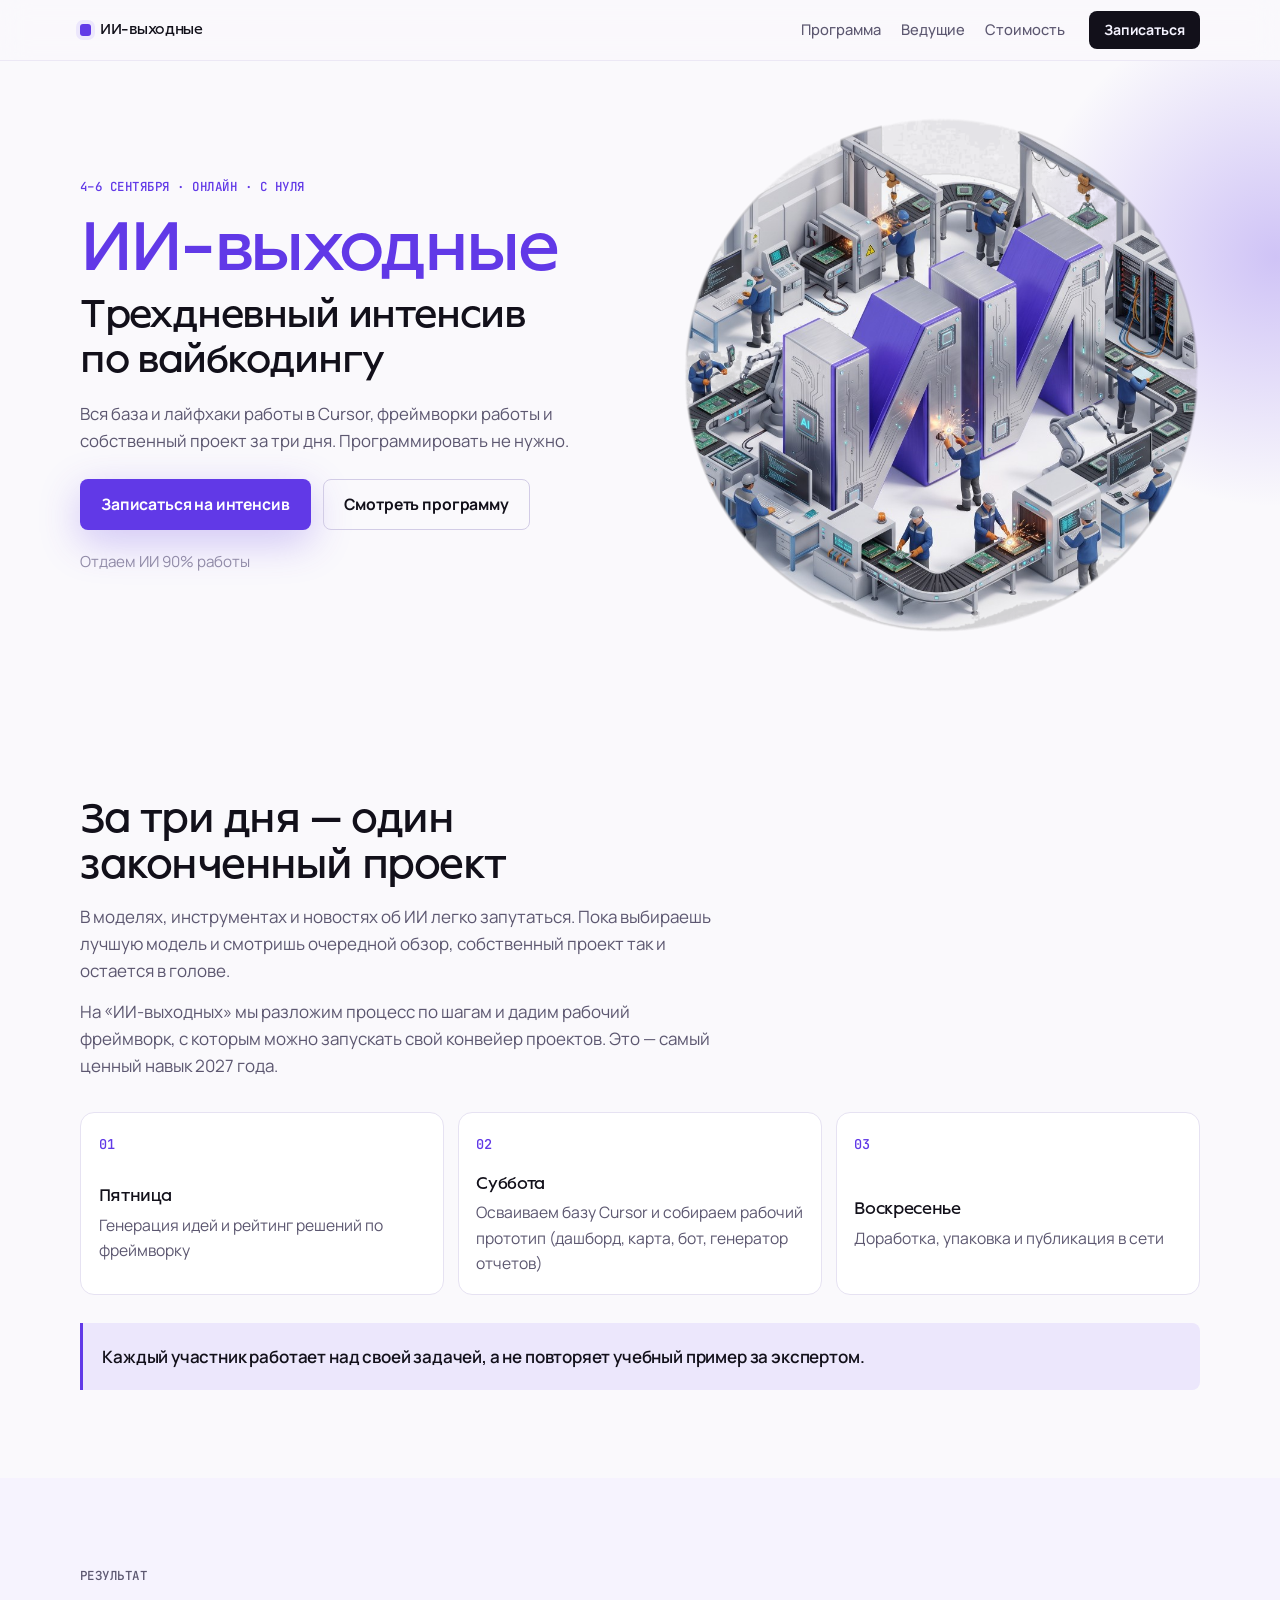
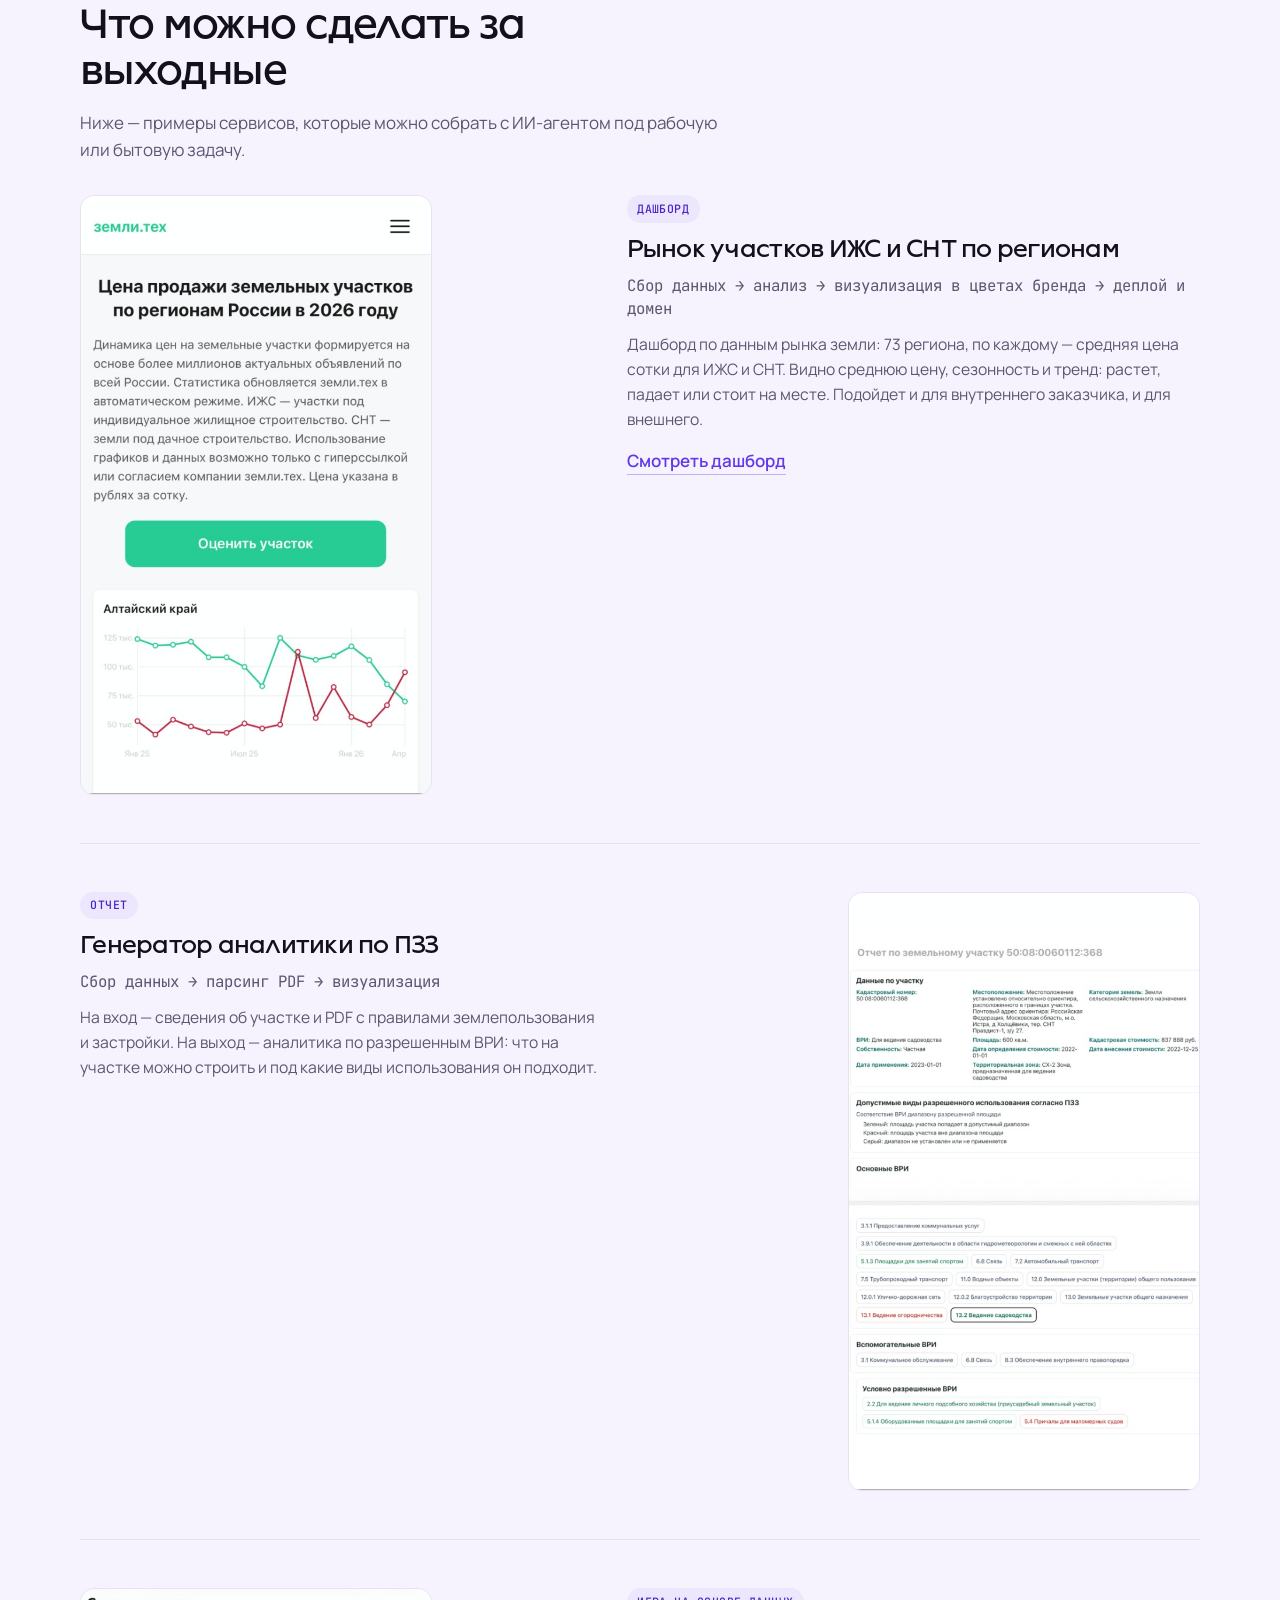
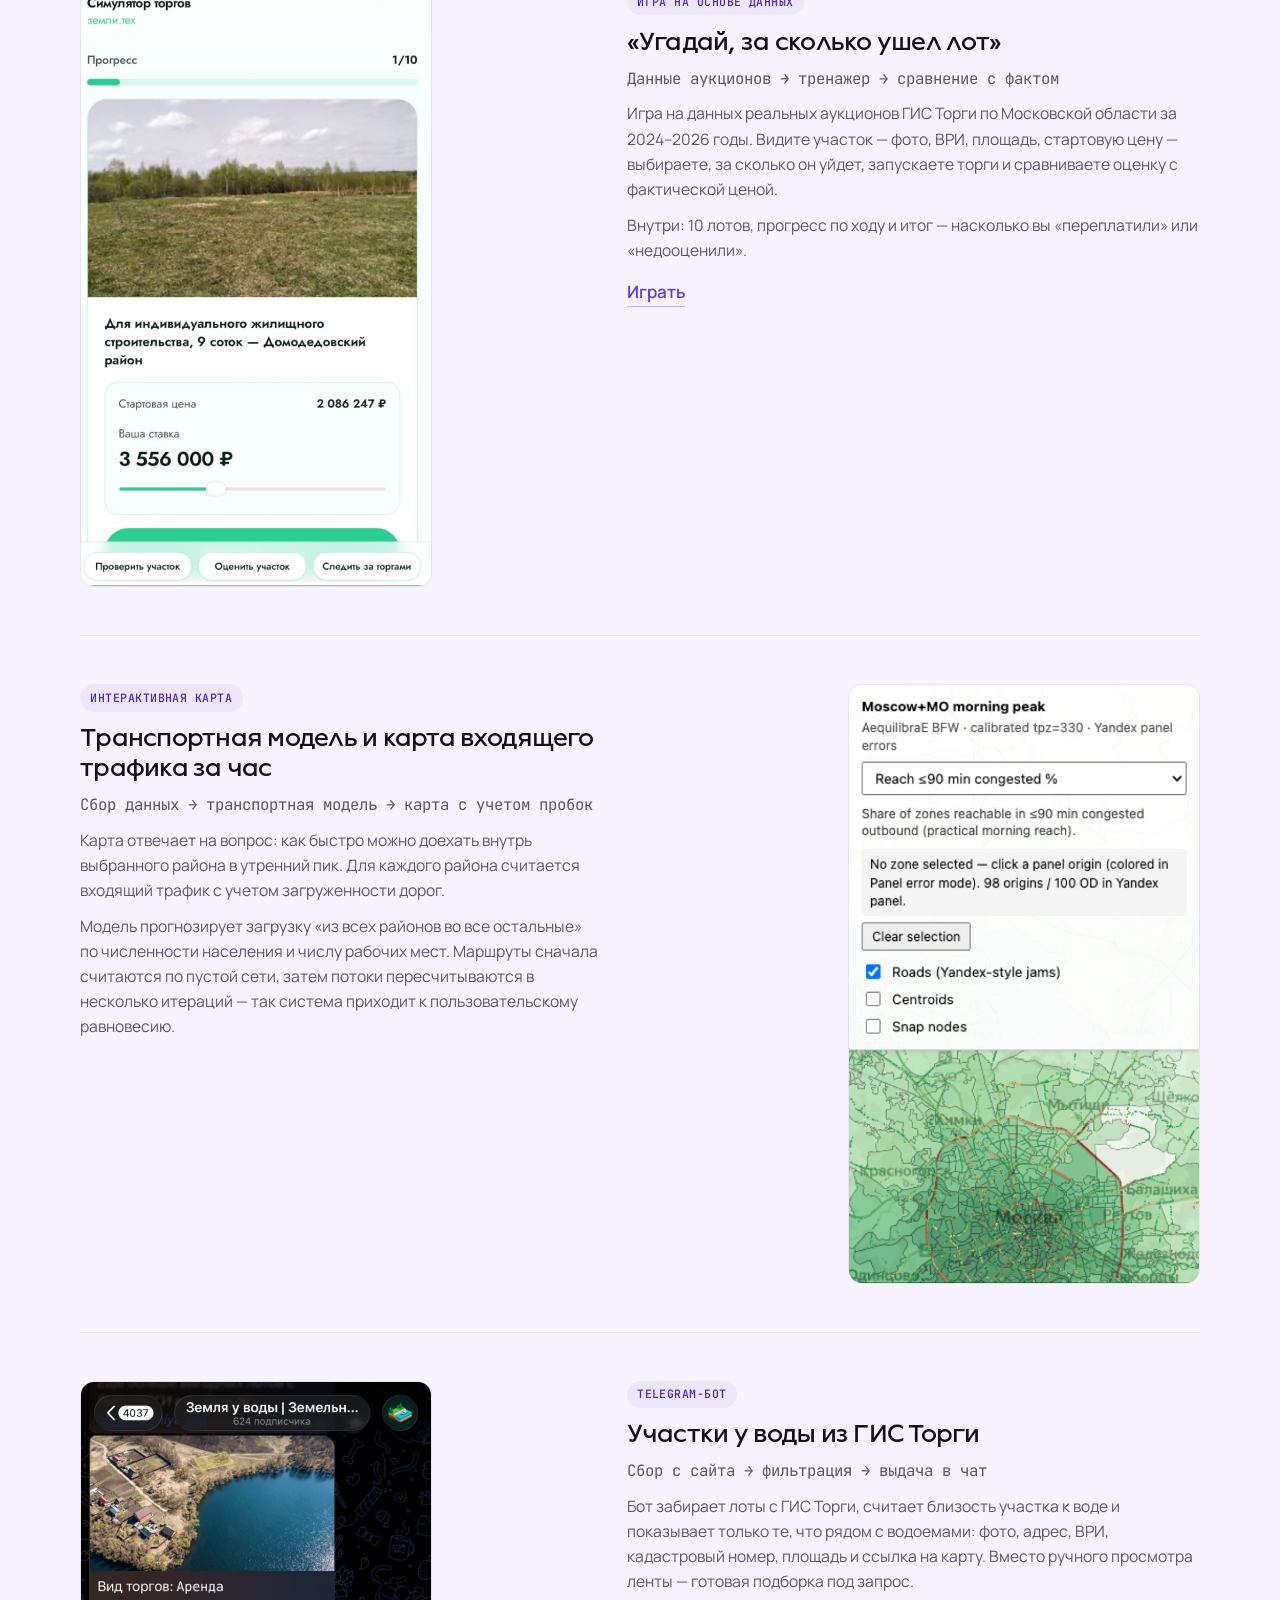
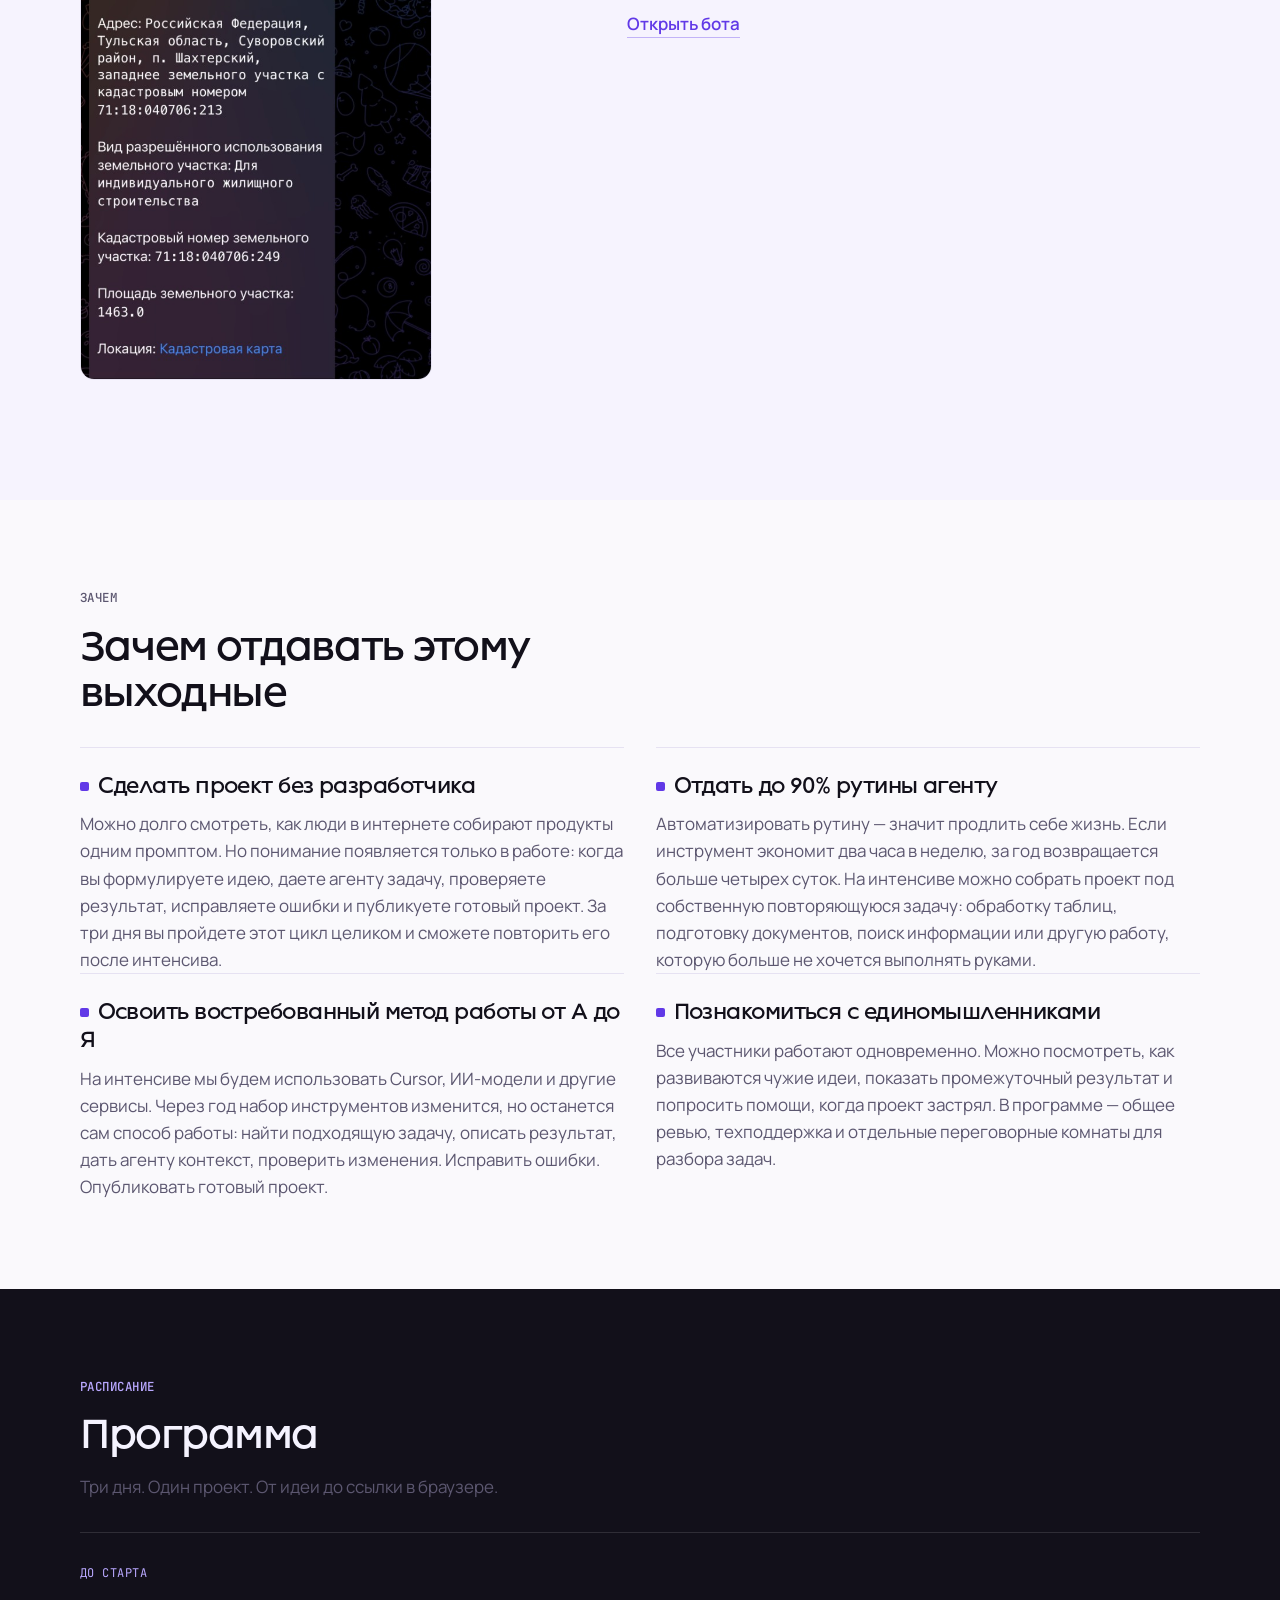
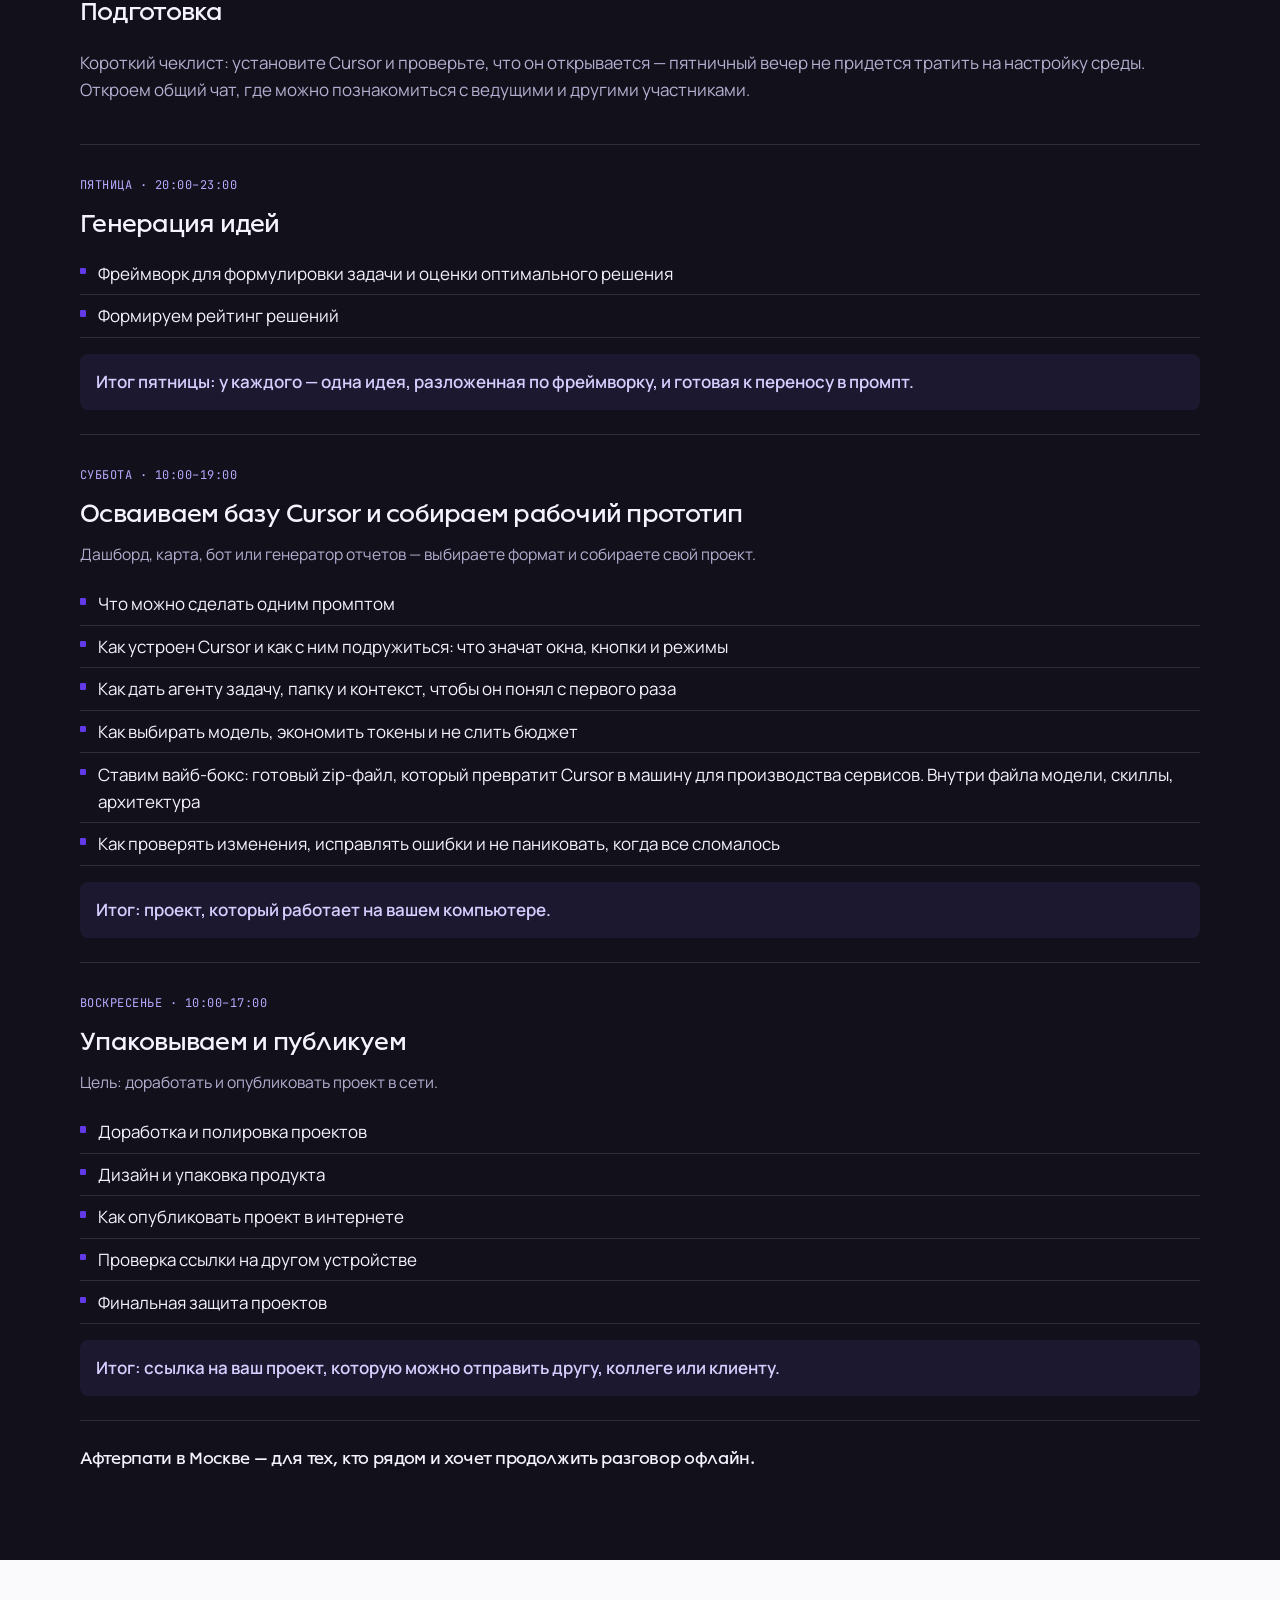
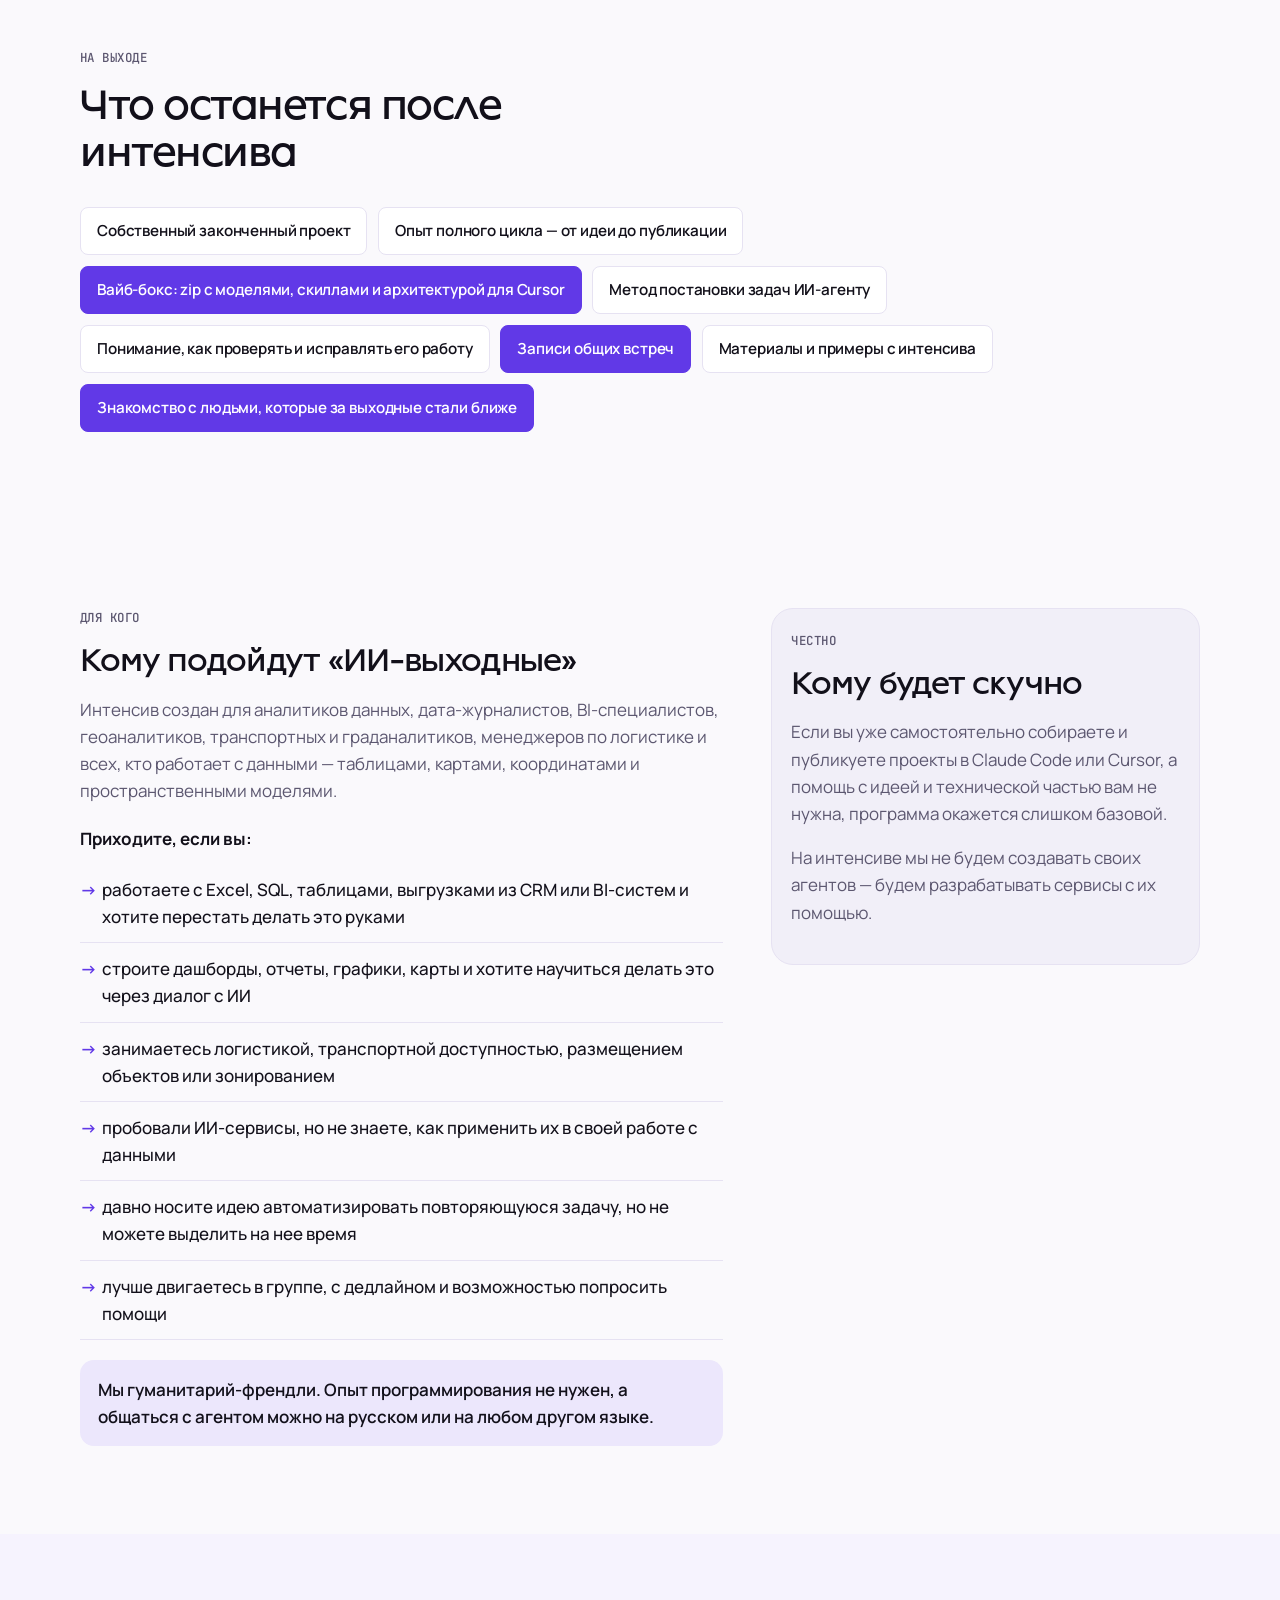
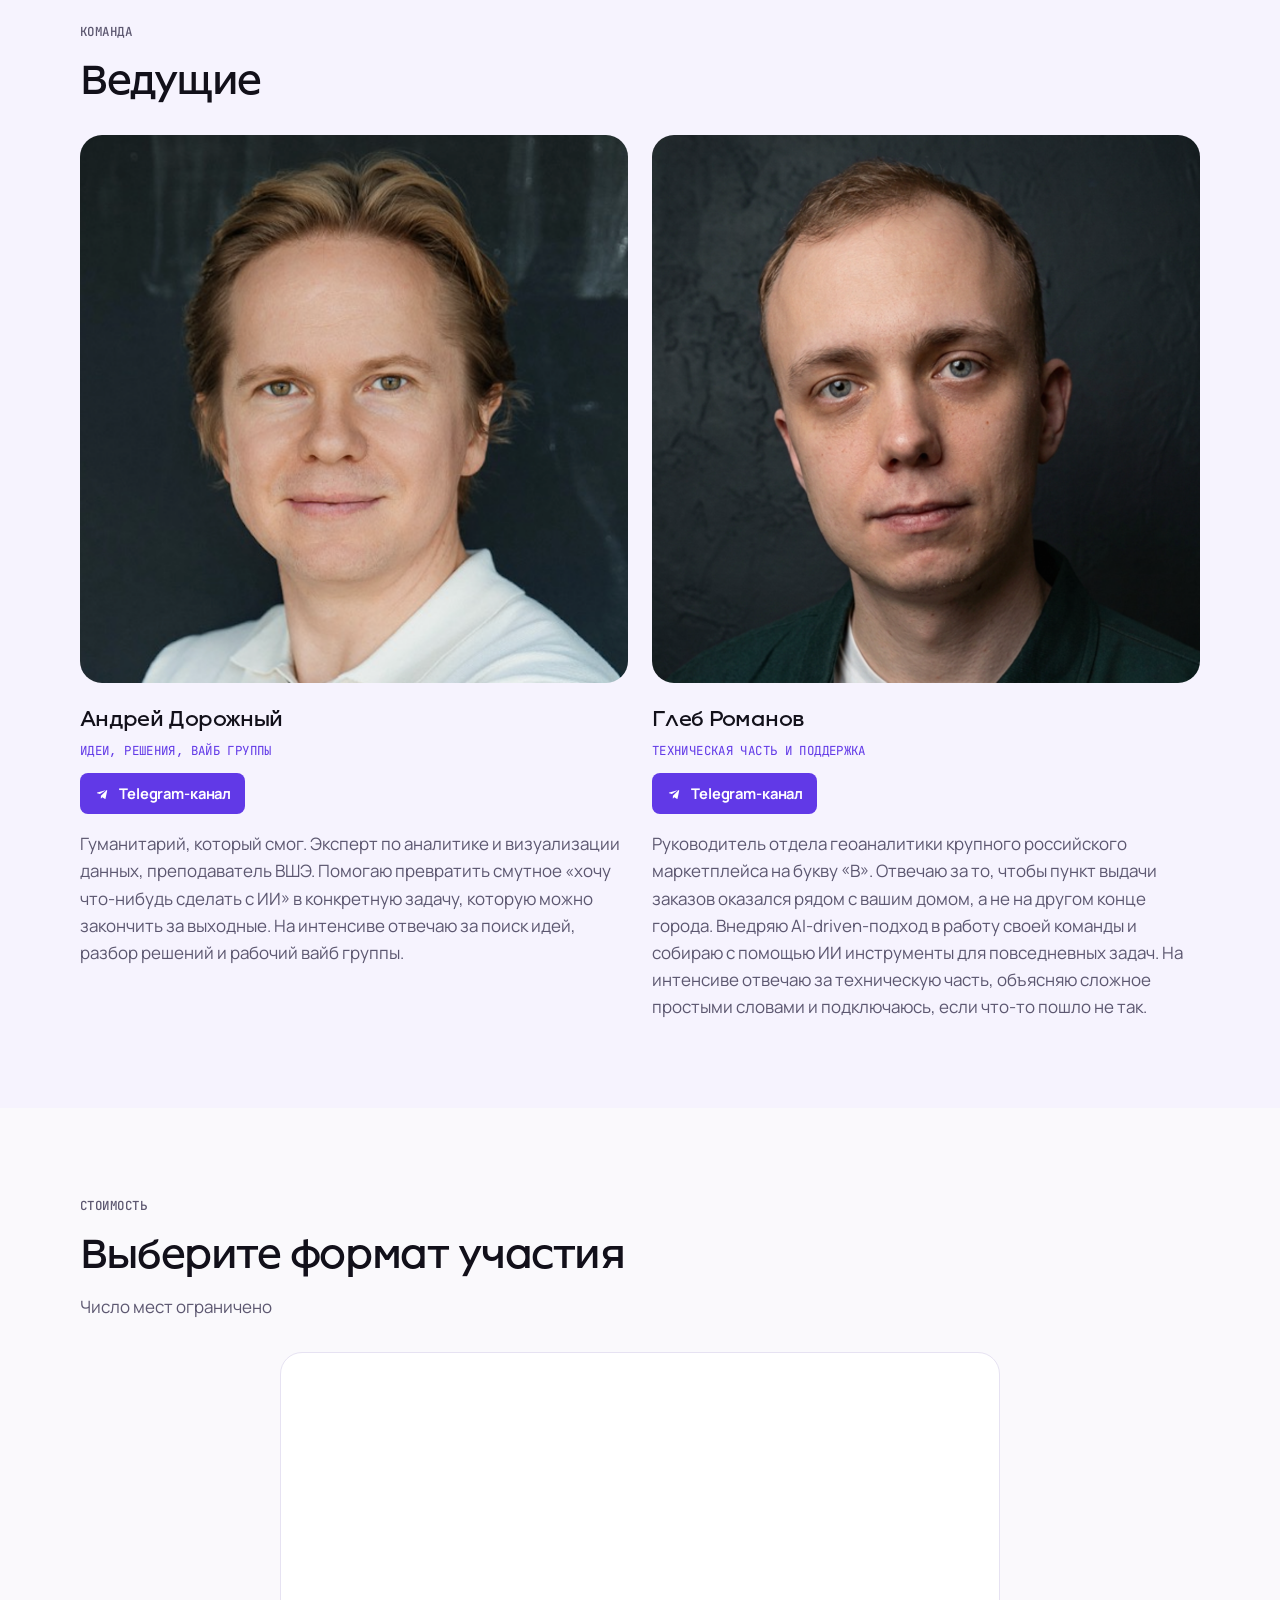
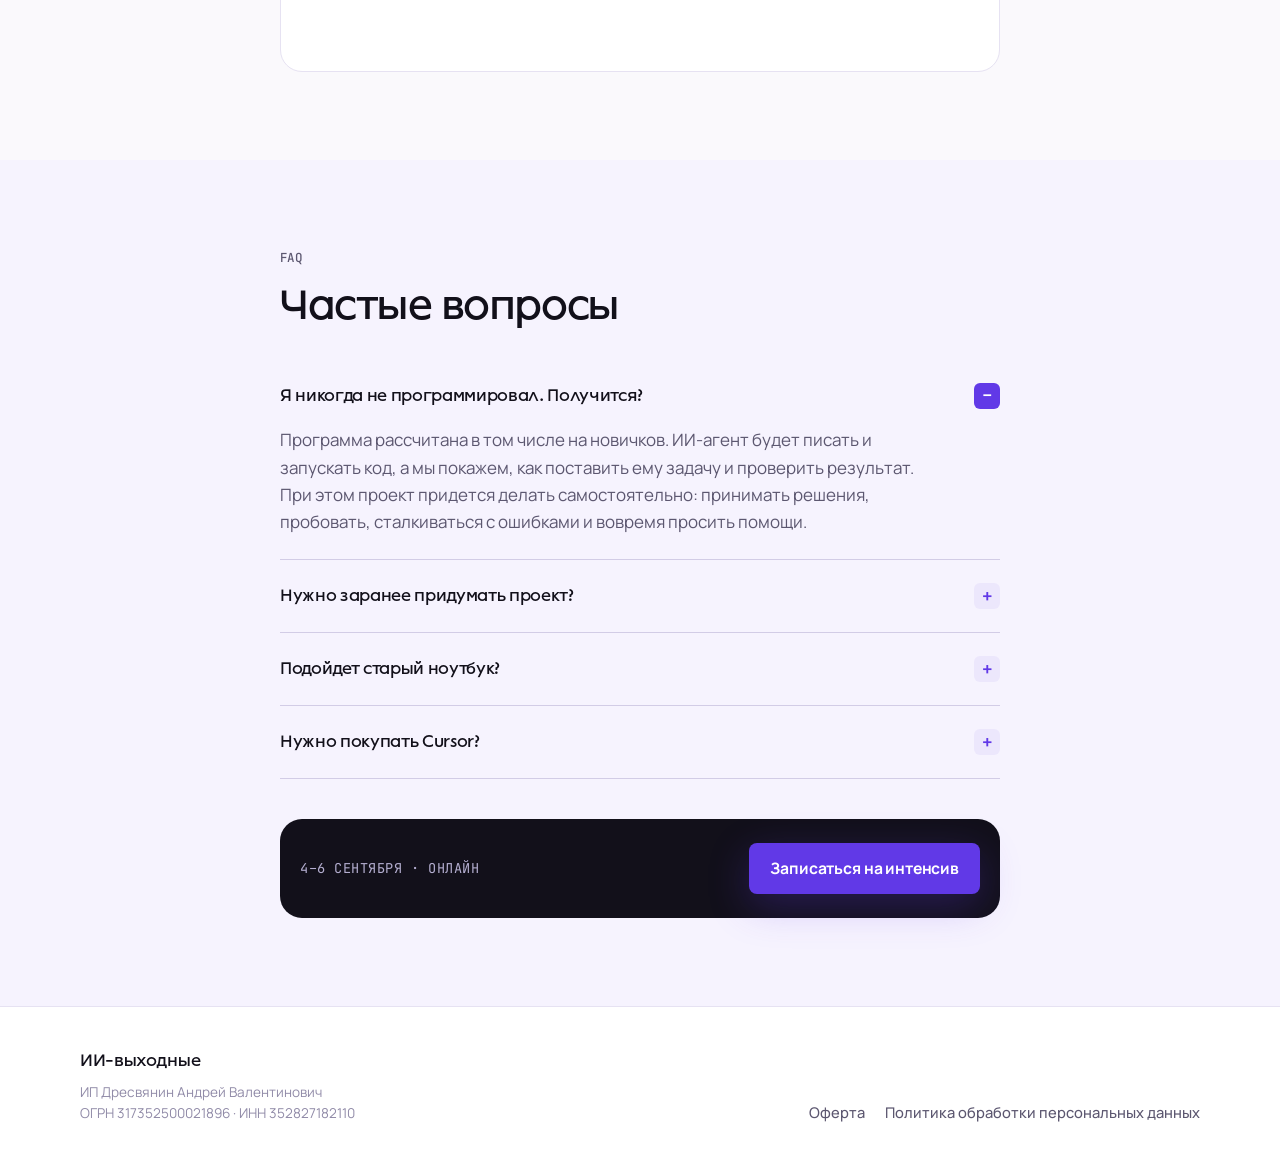
==== ii-vyhodnye/index.html @ 0d8d081e "Tighten landing copy and highlight key takeaways. Co-authored-by: Cursor <cursoragent@cursor.com>" ====
<!DOCTYPE html>
<html lang="ru">
<head>
  <meta charset="UTF-8" />
  <meta name="viewport" content="width=device-width, initial-scale=1" />
  <title>ИИ-выходные — трехдневный интенсив по вайбкодингу</title>
  <meta name="description" content="Вся база и лайфхаки работы в Cursor, фреймворки работы и собственный проект за три дня. 4–6 сентября, онлайн. Программировать не нужно." />
  <meta name="theme-color" content="#6139E7" />
  <link rel="icon" href="assets/favicons/favicon.ico" sizes="any" />
  <link rel="icon" type="image/png" sizes="32x32" href="assets/favicons/favicon-32x32.png" />
  <link rel="icon" type="image/png" sizes="16x16" href="assets/favicons/favicon-16x16.png" />
  <link rel="apple-touch-icon" href="assets/favicons/apple-touch-icon.png" />
  <link rel="manifest" href="assets/favicons/site.webmanifest" />
  <link rel="preconnect" href="https://fonts.googleapis.com" />
  <link rel="preconnect" href="https://fonts.gstatic.com" crossorigin />
  <link href="https://fonts.googleapis.com/css2?family=JetBrains+Mono:wght@400;500&family=Manrope:wght@400;500;600;700;800&display=swap" rel="stylesheet" />
  <link rel="stylesheet" href="css/styles.css?v=10" />
  <!-- Yandex.Metrika counter -->
  <script type="text/javascript">
    (function(m,e,t,r,i,k,a){
        m[i]=m[i]||function(){(m[i].a=m[i].a||[]).push(arguments)};
        m[i].l=1*new Date();
        for (var j = 0; j < document.scripts.length; j++) {if (document.scripts[j].src === r) { return; }}
        k=e.createElement(t),a=e.getElementsByTagName(t)[0],k.async=1,k.src=r,a.parentNode.insertBefore(k,a)
    })(window, document,'script','https://mc.yandex.ru/metrika/tag.js?id=111452555', 'ym');

    ym(111452555, 'init', {ssr:true, webvisor:true, clickmap:true, ecommerce:"dataLayer", referrer: document.referrer, url: location.href, accurateTrackBounce:true, trackLinks:true});
  </script>
  <noscript><div><img src="https://mc.yandex.ru/watch/111452555" style="position:absolute; left:-9999px;" alt="" /></div></noscript>
  <!-- /Yandex.Metrika counter -->
</head>
<body>
  <a class="skip-link" href="#main">К содержанию</a>

  <header class="site-header">
    <div class="wrap header-inner">
      <a class="logo" href="#top" aria-label="ИИ-выходные — наверх">
        <span class="logo-mark" aria-hidden="true"></span>
        ИИ-выходные
      </a>
      <nav class="nav" aria-label="Разделы">
        <a href="#program">Программа</a>
        <a href="#hosts">Ведущие</a>
        <a href="#pricing">Стоимость</a>
      </nav>
      <a class="btn btn-sm" href="#pricing">Записаться</a>
    </div>
  </header>

  <main id="main">
    <!-- HERO -->
    <section class="hero" id="top">
      <div class="hero-glow" aria-hidden="true"></div>
      <div class="wrap hero-grid">
        <div class="hero-copy">
          <p class="kicker reveal">4–6 сентября · онлайн · с нуля</p>
          <h1 class="hero-title reveal">
            <span class="brand-line">ИИ-выходные</span>
            <span class="hero-sub">Трехдневный интенсив<br />по вайбкодингу</span>
          </h1>
          <p class="hero-lead reveal">
            Вся база и лайфхаки работы в Cursor, фреймворки работы
            и собственный проект за три дня. Программировать не нужно.
          </p>
          <div class="hero-cta reveal">
            <a class="btn btn-primary" href="#pricing">Записаться на интенсив</a>
            <a class="btn btn-ghost" href="#program">Смотреть программу</a>
          </div>
          <p class="hero-meta reveal">
            Отдаем ИИ 90% работы
          </p>
        </div>

        <div class="hero-visual reveal">
          <img
            class="hero-art"
            src="assets/hero-ai.png?v=4"
            alt="Иллюстрация: сборка ИИ-продукта за выходные"
            width="863"
            height="863"
            decoding="async"
          />
        </div>
      </div>
    </section>

    <!-- PROMISE -->
    <section class="section section-tight" id="promise">
      <div class="wrap">
        <div class="section-head reveal">
          <h2>За три дня — один законченный проект</h2>
          <p>
            В моделях, инструментах и новостях об ИИ легко запутаться.
            Пока выбираешь лучшую модель и смотришь очередной обзор,
            собственный проект так и остается в голове.
          </p>
          <p>
            На «ИИ-выходных» мы разложим процесс по шагам и дадим рабочий фреймворк,
            с которым можно запускать свой конвейер проектов.
            Это — самый ценный навык 2027 года.
          </p>
        </div>

        <ol class="day-strip reveal">
          <li>
            <span class="num">01</span>
            <div>
              <strong>Пятница</strong>
              <p>Генерация идей и рейтинг решений по фреймворку</p>
            </div>
          </li>
          <li>
            <span class="num">02</span>
            <div>
              <strong>Суббота</strong>
              <p>Осваиваем базу Cursor и собираем рабочий прототип (дашборд, карта, бот, генератор отчетов)</p>
            </div>
          </li>
          <li>
            <span class="num">03</span>
            <div>
              <strong>Воскресенье</strong>
              <p>Доработка, упаковка и публикация в сети</p>
            </div>
          </li>
        </ol>

        <p class="callout reveal">
          Каждый участник работает над своей задачей,
          а не повторяет учебный пример за экспертом.
        </p>
      </div>
    </section>

    <!-- BUILD -->
    <section class="section section-tint" id="build">
      <div class="wrap">
        <div class="section-head reveal">
          <p class="eyebrow">Результат</p>
          <h2>Что можно сделать за выходные</h2>
          <p>
            Ниже — примеры сервисов, которые можно собрать с ИИ-агентом
            под рабочую или бытовую задачу.
          </p>
        </div>

        <div class="cases">
          <article class="case reveal">
            <div class="case-media">
              <img
                src="assets/cases/dashboard.png"
                alt="Дашборд цены земельных участков по регионам"
                width="800"
                height="1200"
                loading="lazy"
              />
            </div>
            <div class="case-body">
              <span class="case-badge">Дашборд</span>
              <h3>Рынок участков ИЖС и СНТ по регионам</h3>
              <p class="case-pipe">Сбор данных → анализ → визуализация в цветах бренда → деплой и домен</p>
              <p>
                Дашборд по данным рынка земли: 73 региона, по каждому — средняя цена сотки
                для ИЖС и СНТ. Видно среднюю цену, сезонность и тренд: растет, падает
                или стоит на месте. Подойдет и для внутреннего заказчика, и для внешнего.
              </p>
              <a
                class="case-link"
                href="https://landrice2026-dorozhnij.onreza.app/landrice_2026/"
                target="_blank"
                rel="noopener noreferrer"
              >Смотреть дашборд</a>
            </div>
          </article>

          <article class="case reveal">
            <div class="case-media">
              <img
                src="assets/cases/report.png"
                alt="Отчет по земельному участку с разметкой ВРИ"
                width="800"
                height="1200"
                loading="lazy"
              />
            </div>
            <div class="case-body">
              <span class="case-badge">Отчет</span>
              <h3>Генератор аналитики по ПЗЗ</h3>
              <p class="case-pipe">Сбор данных → парсинг PDF → визуализация</p>
              <p>
                На вход — сведения об участке и PDF с правилами землепользования и застройки.
                На выход — аналитика по разрешенным ВРИ: что на участке можно строить
                и под какие виды использования он подходит.
              </p>
            </div>
          </article>

          <article class="case reveal">
            <div class="case-media">
              <img
                src="assets/cases/game.png"
                alt="Симулятор торгов: оценка цены лота"
                width="800"
                height="1200"
                loading="lazy"
              />
            </div>
            <div class="case-body">
              <span class="case-badge">Игра на основе данных</span>
              <h3>«Угадай, за сколько ушел лот»</h3>
              <p class="case-pipe">Данные аукционов → тренажер → сравнение с фактом</p>
              <p>
                Игра на данных реальных аукционов ГИС Торги по Московской области
                за 2024–2026 годы. Видите участок — фото, ВРИ, площадь, стартовую цену —
                выбираете, за сколько он уйдет, запускаете торги и сравниваете оценку
                с фактической ценой.
              </p>
              <p>
                Внутри: 10 лотов, прогресс по ходу и итог — насколько вы «переплатили»
                или «недооценили».
              </p>
              <a
                class="case-link"
                href="https://dorozhnij.ru/simulator-torgov"
                target="_blank"
                rel="noopener noreferrer"
              >Играть</a>
            </div>
          </article>

          <article class="case reveal">
            <div class="case-media">
              <img
                src="assets/cases/map.png"
                alt="Интерактивная карта транспортной модели Москвы и области"
                width="1200"
                height="900"
                loading="lazy"
              />
            </div>
            <div class="case-body">
              <span class="case-badge">Интерактивная карта</span>
              <h3>Транспортная модель и карта входящего трафика за час</h3>
              <p class="case-pipe">Сбор данных → транспортная модель → карта с учетом пробок</p>
              <p>
                Карта отвечает на вопрос: как быстро можно доехать внутрь выбранного района
                в утренний пик. Для каждого района считается входящий трафик
                с учетом загруженности дорог.
              </p>
              <p>
                Модель прогнозирует загрузку «из всех районов во все остальные»
                по численности населения и числу рабочих мест. Маршруты сначала считаются
                по пустой сети, затем потоки пересчитываются в несколько итераций —
                так система приходит к пользовательскому равновесию.
              </p>
            </div>
          </article>

          <article class="case reveal">
            <div class="case-media">
              <img
                src="assets/cases/bot.png"
                alt="Telegram-бот с участками у воды из ГИС Торги"
                width="800"
                height="1200"
                loading="lazy"
              />
            </div>
            <div class="case-body">
              <span class="case-badge">Telegram-бот</span>
              <h3>Участки у воды из ГИС Торги</h3>
              <p class="case-pipe">Сбор с сайта → фильтрация → выдача в чат</p>
              <p>
                Бот забирает лоты с ГИС Торги, считает близость участка к воде
                и показывает только те, что рядом с водоемами: фото, адрес, ВРИ,
                кадастровый номер, площадь и ссылка на карту.
                Вместо ручного просмотра ленты — готовая подборка под запрос.
              </p>
              <a
                class="case-link"
                href="https://t.me/uchastok_u_vodi"
                target="_blank"
                rel="noopener noreferrer"
              >Открыть бота</a>
            </div>
          </article>
        </div>

        </div>
      </div>
    </section>

    <!-- WHY -->
    <section class="section" id="why">
      <div class="wrap">
        <div class="section-head reveal">
          <p class="eyebrow">Зачем</p>
          <h2>Зачем отдавать этому выходные</h2>
        </div>

        <div class="why-list">
          <article class="why-item reveal">
            <h3>Сделать проект без разработчика</h3>
            <p>
              Можно долго смотреть, как люди в интернете собирают продукты одним промптом.
              Но понимание появляется только в работе: когда вы формулируете идею,
              даете агенту задачу, проверяете результат, исправляете ошибки
              и публикуете готовый проект. За три дня вы пройдете этот цикл целиком
              и сможете повторить его после интенсива.
            </p>
          </article>
          <article class="why-item reveal">
            <h3>Отдать до 90% рутины агенту</h3>
            <p>
              Автоматизировать рутину — значит продлить себе жизнь.
              Если инструмент экономит два часа в неделю, за год возвращается больше четырех суток.
              На интенсиве можно собрать проект под собственную повторяющуюся задачу:
              обработку таблиц, подготовку документов, поиск информации
              или другую работу, которую больше не хочется выполнять руками.
            </p>
          </article>
          <article class="why-item reveal">
            <h3>Освоить востребованный метод работы от А до Я</h3>
            <p>
              На интенсиве мы будем использовать Cursor, ИИ-модели и другие сервисы.
              Через год набор инструментов изменится, но останется сам способ работы:
              найти подходящую задачу, описать результат, дать агенту контекст,
              проверить изменения. Исправить ошибки. Опубликовать готовый проект.
            </p>
          </article>
          <article class="why-item reveal">
            <h3>Познакомиться с единомышленниками</h3>
            <p>
              Все участники работают одновременно. Можно посмотреть, как развиваются чужие идеи,
              показать промежуточный результат и попросить помощи, когда проект застрял.
              В программе — общее ревью, техподдержка и отдельные переговорные комнаты
              для разбора задач.
            </p>
          </article>
        </div>
      </div>
    </section>

    <!-- PROGRAM -->
    <section class="section section-dark" id="program">
      <div class="wrap">
        <div class="section-head reveal">
          <p class="eyebrow">Расписание</p>
          <h2>Программа</h2>
          <p>Три дня. Один проект. От идеи до ссылки в браузере.</p>
        </div>

        <article class="prog-block reveal">
          <header class="prog-head">
            <span class="prog-label">До старта</span>
            <h3>Подготовка</h3>
          </header>
          <p>
            Короткий чеклист: установите Cursor и проверьте, что он открывается —
            пятничный вечер не придется тратить на настройку среды.
            Откроем общий чат, где можно познакомиться с ведущими и другими участниками.
          </p>
        </article>

        <article class="prog-block reveal">
          <header class="prog-head">
            <span class="prog-label">Пятница · 20:00–23:00</span>
            <h3>Генерация идей</h3>
          </header>
          <ul class="prog-points">
            <li>Фреймворк для формулировки задачи и оценки оптимального решения</li>
            <li>Формируем рейтинг решений</li>
          </ul>
          <p class="prog-out">
            Итог пятницы: у каждого — одна идея, разложенная по фреймворку,
            и готовая к переносу в промпт.
          </p>
        </article>

        <article class="prog-block reveal">
          <header class="prog-head">
            <span class="prog-label">Суббота · 10:00–19:00</span>
            <h3>Осваиваем базу Cursor и собираем рабочий прототип</h3>
            <p class="prog-goal">Дашборд, карта, бот или генератор отчетов — выбираете формат и собираете свой проект.</p>
          </header>
          <ul class="prog-points">
            <li>Что можно сделать одним промптом</li>
            <li>Как устроен Cursor и как с ним подружиться: что значат окна, кнопки и режимы</li>
            <li>Как дать агенту задачу, папку и контекст, чтобы он понял с первого раза</li>
            <li>Как выбирать модель, экономить токены и не слить бюджет</li>
            <li>Ставим вайб-бокс: готовый zip-файл, который превратит Cursor в машину для производства сервисов. Внутри файла модели, скиллы, архитектура</li>
            <li>Как проверять изменения, исправлять ошибки и не паниковать, когда все сломалось</li>
          </ul>
          <p class="prog-out">Итог: проект, который работает на вашем компьютере.</p>
        </article>

        <article class="prog-block reveal">
          <header class="prog-head">
            <span class="prog-label">Воскресенье · 10:00–17:00</span>
            <h3>Упаковываем и публикуем</h3>
            <p class="prog-goal">Цель: доработать и опубликовать проект в сети.</p>
          </header>
          <ul class="prog-points">
            <li>Доработка и полировка проектов</li>
            <li>Дизайн и упаковка продукта</li>
            <li>Как опубликовать проект в интернете</li>
            <li>Проверка ссылки на другом устройстве</li>
            <li>Финальная защита проектов</li>
          </ul>
          <p class="prog-out">
            Итог: ссылка на ваш проект, которую можно отправить другу, коллеге или клиенту.
          </p>
        </article>

        <p class="afterparty reveal">Афтерпати в Москве — для тех, кто рядом и хочет продолжить разговор офлайн.</p>
      </div>
    </section>

    <!-- AFTER -->
    <section class="section" id="after">
      <div class="wrap">
        <div class="section-head reveal">
          <p class="eyebrow">На выходе</p>
          <h2>Что останется после интенсива</h2>
        </div>
        <ul class="pill-cloud reveal">
          <li>Собственный законченный проект</li>
          <li>Опыт полного цикла — от идеи до публикации</li>
          <li class="pill-accent">Вайб-бокс: zip с моделями, скиллами и архитектурой для Cursor</li>
          <li>Метод постановки задач ИИ-агенту</li>
          <li>Понимание, как проверять и исправлять его работу</li>
          <li class="pill-accent">Записи общих встреч</li>
          <li>Материалы и примеры с интенсива</li>
          <li class="pill-accent">Знакомство с людьми, которые за выходные стали ближе</li>
        </ul>
      </div>
    </section>

    <!-- AUDIENCE -->
    <section class="section section-split" id="audience">
      <div class="wrap split-grid">
        <div class="split-yes reveal">
          <p class="eyebrow">Для кого</p>
          <h2>Кому подойдут «ИИ-выходные»</h2>
          <p>
            Интенсив создан для аналитиков данных, дата-журналистов, BI-специалистов,
            геоаналитиков, транспортных и граданалитиков, менеджеров по логистике
            и всех, кто работает с данными — таблицами, картами, координатами
            и пространственными моделями.
          </p>
          <p class="split-lead">Приходите, если вы:</p>
          <ul class="check-list">
            <li>работаете с Excel, SQL, таблицами, выгрузками из CRM или BI-систем и хотите перестать делать это руками</li>
            <li>строите дашборды, отчеты, графики, карты и хотите научиться делать это через диалог с ИИ</li>
            <li>занимаетесь логистикой, транспортной доступностью, размещением объектов или зонированием</li>
            <li>пробовали ИИ-сервисы, но не знаете, как применить их в своей работе с данными</li>
            <li>давно носите идею автоматизировать повторяющуюся задачу, но не можете выделить на нее время</li>
            <li>лучше двигаетесь в группе, с дедлайном и возможностью попросить помощи</li>
          </ul>
          <p class="friendly">
            Мы гуманитарий-френдли. Опыт программирования не нужен,
            а общаться с агентом можно на русском или на любом другом языке.
          </p>
        </div>
        <div class="split-no reveal">
          <p class="eyebrow">Честно</p>
          <h2>Кому будет скучно</h2>
          <p>
            Если вы уже самостоятельно собираете и публикуете проекты в Claude Code или Cursor,
            а помощь с идеей и технической частью вам не нужна, программа окажется слишком базовой.
          </p>
          <p>
            На интенсиве мы не будем создавать своих агентов —
            будем разрабатывать сервисы с их помощью.
          </p>
        </div>
      </div>
    </section>

    <!-- HOSTS -->
    <section class="section section-tint" id="hosts">
      <div class="wrap">
        <div class="section-head reveal">
          <p class="eyebrow">Команда</p>
          <h2>Ведущие</h2>
        </div>

        <div class="hosts-grid">
          <article class="host reveal">
            <div class="host-photo">
              <img src="assets/andrey.png" alt="Андрей Дорожный" width="640" height="640" loading="lazy" />
            </div>
            <div class="host-body">
              <h3>Андрей Дорожный</h3>
              <p class="host-role">Идеи, решения, вайб группы</p>
              <a
                class="host-tg"
                href="https://t.me/s/data_publication"
                target="_blank"
                rel="noopener noreferrer"
              >
                <svg class="host-tg-icon" viewBox="0 0 24 24" aria-hidden="true" focusable="false">
                  <path d="M9.04 15.3 8.86 18.8c.3 0 .44-.13.6-.29l1.44-1.38 2.98 2.19c.55.3 1.02.14 1.18-.51l2.14-10.05h.01c.19-.88-.32-1.23-.88-1.01L4.3 11.05c-.85.33-.84.8-.15 1.02l3.54 1.1 8.22-5.18c.39-.26.74-.12.45.16L9.04 15.3Z"/>
                </svg>
                <span>Telegram-канал</span>
              </a>
              <p>
                Гуманитарий, который смог. Эксперт по аналитике и визуализации данных,
                преподаватель ВШЭ. Помогаю превратить смутное «хочу что-нибудь сделать с ИИ»
                в конкретную задачу, которую можно закончить за выходные.
                На интенсиве отвечаю за поиск идей, разбор решений и рабочий вайб группы.
              </p>
            </div>
          </article>

          <article class="host reveal">
            <div class="host-photo">
              <img src="assets/gleb.png" alt="Глеб Романов" width="640" height="640" loading="lazy" />
            </div>
            <div class="host-body">
              <h3>Глеб Романов</h3>
              <p class="host-role">Техническая часть и поддержка</p>
              <a
                class="host-tg"
                href="https://t.me/romanov_gleb"
                target="_blank"
                rel="noopener noreferrer"
              >
                <svg class="host-tg-icon" viewBox="0 0 24 24" aria-hidden="true" focusable="false">
                  <path d="M9.04 15.3 8.86 18.8c.3 0 .44-.13.6-.29l1.44-1.38 2.98 2.19c.55.3 1.02.14 1.18-.51l2.14-10.05h.01c.19-.88-.32-1.23-.88-1.01L4.3 11.05c-.85.33-.84.8-.15 1.02l3.54 1.1 8.22-5.18c.39-.26.74-.12.45.16L9.04 15.3Z"/>
                </svg>
                <span>Telegram-канал</span>
              </a>
              <p>
                Руководитель отдела геоаналитики крупного российского маркетплейса на букву «В».
                Отвечаю за то, чтобы пункт выдачи заказов оказался рядом с вашим домом,
                а не на другом конце города. Внедряю AI-driven-подход в работу своей команды
                и собираю с помощью ИИ инструменты для повседневных задач.
                На интенсиве отвечаю за техническую часть, объясняю сложное простыми словами
                и подключаюсь, если что-то пошло не так.
              </p>
            </div>
          </article>
        </div>
      </div>
    </section>

    <!-- PRICING -->
    <section class="section" id="pricing">
      <div class="wrap">
        <div class="section-head reveal">
          <p class="eyebrow">Стоимость</p>
          <h2>Выберите формат участия</h2>
          <p>Число мест ограничено</p>
        </div>

        <div class="timepad-wrap reveal" id="signup">
          <script
            type="text/javascript"
            data-cfasync="false"
            async="async"
            defer="defer"
            charset="UTF-8"
            src="https://timepad.ru/js/tpwf/loader/min/loader.js"
            data-timepad-customized="373985"
            data-twf2s-event--id="4123255"
            data-timepad-widget-v2="event_register"
          >
            (function () {
              return {
                loadCSS: [
                  "https://vybeacademy.ru/ii-vyhodnye/css/timepad.css?v=2"
                ],
                skipBaseCSS: false,
                disableBootstrap: false
              };
            })();
          </script>
        </div>
      </div>
    </section>

    <!-- FAQ -->
    <section class="section section-tint" id="faq">
      <div class="wrap wrap-narrow">
        <div class="section-head reveal">
          <p class="eyebrow">FAQ</p>
          <h2>Частые вопросы</h2>
        </div>

        <div class="faq reveal">
          <details open>
            <summary>Я никогда не программировал. Получится?</summary>
            <p>
              Программа рассчитана в том числе на новичков. ИИ-агент будет писать и запускать код,
              а мы покажем, как поставить ему задачу и проверить результат.
              При этом проект придется делать самостоятельно: принимать решения, пробовать,
              сталкиваться с ошибками и вовремя просить помощи.
            </p>
          </details>
          <details>
            <summary>Нужно заранее придумать проект?</summary>
            <p>
              Здорово, если идея уже есть. Если нет, в пятницу мы соберем несколько вариантов
              и поможем выбрать один. Готовую идею тоже проверим: возможно, ее потребуется уменьшить,
              чтобы успеть получить работающий результат за выходные.
            </p>
          </details>
          <details>
            <summary>Подойдет старый ноутбук?</summary>
            <p>
              Перед стартом мы пришлем технические требования и проверочный чеклист
              для Windows, macOS и Linux. Если компьютер не подходит, лучше выяснить это заранее.
            </p>
          </details>
          <details>
            <summary>Нужно покупать Cursor?</summary>
            <p>
              Да. Хватит базовой версии за $20. До старта расскажем, как оплатить ее из России.
            </p>
          </details>
        </div>

        <div class="final-cta reveal">
          <p>4–6 сентября · онлайн</p>
          <a class="btn btn-primary" href="#pricing">Записаться на интенсив</a>
        </div>
      </div>
    </section>
  </main>

  <footer class="site-footer">
    <div class="wrap footer-inner">
      <div>
        <p class="footer-brand">ИИ-выходные</p>
        <p class="footer-legal">
          ИП Дресвянин Андрей Валентинович<br />
          ОГРН 317352500021896 · ИНН 352827182110
        </p>
      </div>
      <div class="footer-links">
        <a href="https://docs.google.com/document/d/1oPjA_IlHMLtRvL43ZJR5WjG1xXrH7o1UTS77siFJ6Z0/edit?usp=sharing" target="_blank" rel="noopener noreferrer">Оферта</a>
        <a href="https://docs.google.com/document/d/1HSy4lvqmAxvAjI5C0N1QAwrTYG-wFStxfJ0WQXvLi-w/edit?usp=sharing" target="_blank" rel="noopener noreferrer">Политика обработки персональных данных</a>
      </div>
    </div>
  </footer>

  <script src="js/main.js"></script>
</body>
</html>
---- ii-vyhodnye/css/styles.css ----
/* ИИ-выходные — mobile-first landing */

@font-face {
  font-family: "Lack";
  src: url("../fonts/Lack-Regular.otf") format("opentype");
  font-weight: 100 900;
  font-style: normal;
  font-display: swap;
}

@font-face {
  font-family: "Lack";
  src: url("../fonts/Lack-Italic.otf") format("opentype");
  font-weight: 100 900;
  font-style: italic;
  font-display: swap;
}

:root {
  --accent: #6139e7;
  --accent-ink: #ffffff;
  --accent-soft: color-mix(in srgb, var(--accent) 12%, #ffffff);
  --accent-softer: color-mix(in srgb, var(--accent) 6%, #ffffff);
  --accent-deep: #4a24c4;

  --surface: #faf9fc;
  --surface-elevated: #ffffff;
  --surface-sunken: #f1eff8;
  --surface-dark: #12101a;
  --surface-dark-elevated: #1c1830;

  --ink: #12101a;
  --ink-muted: #5c5770;
  --ink-subtle: #918ba8;
  --ink-on-dark: #f5f3ff;
  --ink-muted-on-dark: #b4aed0;

  --hairline: #e6e2f2;
  --hairline-strong: #d2cce6;
  --hairline-on-dark: rgba(255, 255, 255, 0.12);

  --radius: 14px;
  --radius-sm: 8px;
  --radius-lg: 22px;

  --font-display: "Lack", system-ui, sans-serif;
  --font-body: "Manrope", system-ui, sans-serif;
  --font-mono: "JetBrains Mono", ui-monospace, monospace;

  --space: clamp(1rem, 4vw, 1.5rem);
  --wrap: min(1120px, calc(100% - 2 * var(--space)));
  --wrap-narrow: min(720px, calc(100% - 2 * var(--space)));

  --ease-out: cubic-bezier(0.32, 0.72, 0, 1);
  --shadow-accent: 0 12px 40px color-mix(in srgb, var(--accent) 28%, transparent);
}

*,
*::before,
*::after {
  box-sizing: border-box;
}

html {
  scroll-behavior: smooth;
  -webkit-text-size-adjust: 100%;
}

body {
  margin: 0;
  font-family: var(--font-body);
  font-size: 1.0625rem;
  line-height: 1.6;
  color: var(--ink);
  background: var(--surface);
  text-rendering: optimizeLegibility;
}

img {
  max-width: 100%;
  display: block;
}

a {
  color: var(--accent);
  text-decoration-thickness: 1.5px;
  text-underline-offset: 0.18em;
}

a:hover {
  color: var(--accent-deep);
}

:focus-visible {
  outline: 2px solid var(--accent);
  outline-offset: 3px;
}

.skip-link {
  position: absolute;
  left: -999px;
  top: 0;
  background: var(--accent);
  color: var(--accent-ink);
  padding: 0.6rem 1rem;
  z-index: 100;
}

.skip-link:focus {
  left: var(--space);
  top: var(--space);
}

.wrap {
  width: var(--wrap);
  margin-inline: auto;
}

.wrap-narrow {
  width: var(--wrap-narrow);
}

/* Header */
.site-header {
  position: sticky;
  top: 0;
  z-index: 50;
  backdrop-filter: blur(14px);
  background: color-mix(in srgb, var(--surface) 86%, transparent);
  border-bottom: 1px solid color-mix(in srgb, var(--hairline) 70%, transparent);
}

.header-inner {
  display: flex;
  align-items: center;
  gap: 0.75rem;
  min-height: 3.75rem;
}

.logo {
  display: inline-flex;
  align-items: center;
  gap: 0.55rem;
  font-family: var(--font-display);
  font-size: 0.92rem;
  font-weight: 600;
  letter-spacing: -0.02em;
  color: var(--ink);
  text-decoration: none;
}

.logo:hover {
  color: var(--ink);
}

.logo-mark {
  width: 0.7rem;
  height: 0.7rem;
  border-radius: 3px;
  background: var(--accent);
  box-shadow: 0 0 0 4px var(--accent-soft);
}

.nav {
  display: none;
  gap: 1.25rem;
  margin-left: auto;
  margin-right: 0.75rem;
}

.nav a {
  color: var(--ink-muted);
  text-decoration: none;
  font-size: 0.92rem;
  font-weight: 500;
}

.nav a:hover {
  color: var(--ink);
}

.site-header .btn-sm {
  margin-left: auto;
}

/* Buttons */
.btn {
  display: inline-flex;
  align-items: center;
  justify-content: center;
  gap: 0.4rem;
  min-height: 3rem;
  padding: 0.75rem 1.25rem;
  border-radius: var(--radius-sm);
  border: 1.5px solid transparent;
  font-family: var(--font-body);
  font-size: 0.98rem;
  font-weight: 700;
  letter-spacing: -0.01em;
  text-decoration: none;
  cursor: pointer;
  transition: transform 120ms var(--ease-out), background 150ms ease, border-color 150ms ease, color 150ms ease, box-shadow 150ms ease;
}

.btn:active {
  transform: translateY(1px);
}

.btn-primary {
  background: var(--accent);
  color: var(--accent-ink);
  box-shadow: var(--shadow-accent);
}

.btn-primary:hover {
  background: var(--accent-deep);
  color: var(--accent-ink);
}

.btn-ghost {
  background: transparent;
  color: var(--ink);
  border-color: var(--hairline-strong);
}

.btn-ghost:hover {
  border-color: var(--accent);
  color: var(--accent);
}

.btn-sm {
  min-height: 2.4rem;
  padding: 0.45rem 0.9rem;
  font-size: 0.88rem;
  background: var(--ink);
  color: var(--ink-on-dark);
}

.btn-sm:hover {
  background: var(--accent);
  color: var(--accent-ink);
}

.btn-block {
  width: 100%;
}

/* Hero */
.hero {
  position: relative;
  overflow: clip;
  padding: 2rem 0 3rem;
  display: flex;
  align-items: center;
}

.hero-glow {
  position: absolute;
  inset: -10% -20% auto auto;
  width: min(70vw, 520px);
  height: min(70vw, 520px);
  background: radial-gradient(circle, color-mix(in srgb, var(--accent) 28%, transparent) 0%, transparent 68%);
  pointer-events: none;
  animation: glow-drift 9s ease-in-out infinite alternate;
}

@keyframes glow-drift {
  from { transform: translate(0, 0) scale(1); }
  to { transform: translate(-8%, 12%) scale(1.08); }
}

.hero-grid {
  position: relative;
  display: grid;
  gap: 2.5rem;
}

.kicker,
.eyebrow {
  margin: 0 0 0.85rem;
  font-family: var(--font-mono);
  font-size: 0.78rem;
  font-weight: 500;
  letter-spacing: 0.04em;
  text-transform: uppercase;
  color: var(--accent);
}

.hero-title {
  margin: 0 0 1.25rem;
}

.brand-line {
  display: block;
  font-family: var(--font-display);
  font-size: clamp(2.15rem, 9.5vw, 4.4rem);
  font-weight: 800;
  line-height: 1.02;
  letter-spacing: -0.04em;
  color: var(--accent);
  margin-bottom: 0.55rem;
}

.hero-sub {
  display: block;
  font-family: var(--font-display);
  font-size: clamp(1.35rem, 5.4vw, 2.45rem);
  font-weight: 600;
  line-height: 1.15;
  letter-spacing: -0.035em;
  color: var(--ink);
}

.hero-lead {
  margin: 0 0 1.5rem;
  max-width: 34rem;
  color: var(--ink-muted);
  font-size: 1.05rem;
}

.hero-cta {
  display: flex;
  flex-direction: column;
  gap: 0.75rem;
  margin-bottom: 1.25rem;
}

.hero-meta {
  margin: 0;
  font-size: 0.95rem;
  color: var(--ink-subtle);
  max-width: 28rem;
}

/* Hero art */
.hero-visual {
  position: relative;
  margin-inline: calc(-1 * var(--space));
  isolation: isolate;
}

.hero-art {
  display: block;
  width: 100%;
  height: auto;
  max-width: 520px;
  margin-inline: auto;
  border-radius: 50%;
}

/* Sections */
.section {
  padding: 4.5rem 0;
}

.section-tight {
  padding-top: 2rem;
}

.section-tint {
  background: var(--accent-softer);
}

.section-dark {
  background: var(--surface-dark);
  color: var(--ink-on-dark);
}

.section-dark .eyebrow {
  color: #b9a8ff;
}

.section-dark h2 {
  color: var(--ink-on-dark);
}

.section-dark p {
  color: var(--ink-muted-on-dark);
}

.section-head {
  max-width: 40rem;
  margin-bottom: 2rem;
}

.section-head h2 {
  margin: 0 0 1rem;
  font-family: var(--font-display);
  font-size: clamp(1.65rem, 5.5vw, 2.6rem);
  font-weight: 700;
  line-height: 1.12;
  letter-spacing: -0.035em;
}

.section-head p {
  margin: 0 0 0.85rem;
  color: var(--ink-muted);
}

.section-head p:last-child {
  margin-bottom: 0;
}

/* Day strip */
.day-strip {
  list-style: none;
  margin: 0 0 1.75rem;
  padding: 0;
  display: grid;
  gap: 0.85rem;
}

.day-strip li {
  display: grid;
  grid-template-columns: 3rem 1fr;
  gap: 0.85rem;
  padding: 1.15rem 1.1rem;
  background: var(--surface-elevated);
  border: 1.5px solid var(--hairline);
  border-radius: var(--radius);
}

.day-strip .num {
  font-family: var(--font-mono);
  font-size: 0.85rem;
  font-weight: 500;
  color: var(--accent);
  padding-top: 0.2rem;
}

.day-strip strong {
  display: block;
  font-family: var(--font-display);
  font-size: 1.05rem;
  font-weight: 600;
  letter-spacing: -0.02em;
  margin-bottom: 0.25rem;
}

.day-strip p {
  margin: 0;
  color: var(--ink-muted);
  font-size: 0.98rem;
}

.callout {
  margin: 0;
  padding: 1.25rem 1.2rem;
  border-left: 3px solid var(--accent);
  background: var(--accent-soft);
  border-radius: 0 var(--radius-sm) var(--radius-sm) 0;
  font-weight: 600;
  letter-spacing: -0.01em;
}

/* Cases */
.cases {
  display: grid;
  gap: 2.5rem;
  margin: 0 0 2rem;
}

.case {
  display: grid;
  gap: 1.15rem;
  padding-bottom: 2.5rem;
  border-bottom: 1px solid var(--hairline);
}

.case:last-child {
  padding-bottom: 0;
  border-bottom: 0;
}

.case-media {
  margin: 0;
  border-radius: var(--radius);
  overflow: hidden;
  background: var(--surface-sunken);
  border: 1px solid var(--hairline);
}

.case-media img {
  display: block;
  width: 100%;
  height: auto;
  object-fit: contain;
  object-position: top center;
}

.case-body {
  display: grid;
  gap: 0.7rem;
  align-content: start;
}

.case-badge {
  display: inline-flex;
  width: fit-content;
  padding: 0.28rem 0.65rem;
  border-radius: 999px;
  background: var(--accent-soft);
  color: var(--accent-deep);
  font-family: var(--font-mono);
  font-size: 0.72rem;
  font-weight: 500;
  letter-spacing: 0.04em;
  text-transform: uppercase;
}

.case-body h3 {
  margin: 0;
  font-family: var(--font-display);
  font-size: clamp(1.2rem, 3.8vw, 1.55rem);
  font-weight: 600;
  letter-spacing: -0.03em;
  line-height: 1.2;
}

.case-pipe {
  margin: 0;
  font-family: var(--font-mono);
  font-size: 0.78rem;
  line-height: 1.45;
  color: var(--ink-subtle);
}

.case-body p {
  margin: 0;
  color: var(--ink-muted);
  font-size: 0.98rem;
}

.case-link {
  display: inline-flex;
  width: fit-content;
  margin-top: 0.25rem;
  font-weight: 600;
  color: var(--accent);
  text-decoration: none;
  border-bottom: 1.5px solid color-mix(in srgb, var(--accent) 35%, transparent);
  transition: border-color 160ms ease, color 160ms ease;
}

.case-link:hover {
  color: var(--accent-deep);
  border-bottom-color: var(--accent-deep);
}

.note {
  margin: 0;
  color: var(--ink-muted);
  max-width: 42rem;
}

/* Why */
.why-list {
  display: grid;
  gap: 1.5rem;
}

.why-item {
  padding-top: 1.5rem;
  border-top: 1px solid var(--hairline);
}

.why-item h3 {
  margin: 0 0 0.65rem;
  font-family: var(--font-display);
  font-size: clamp(1.15rem, 3.5vw, 1.4rem);
  font-weight: 600;
  letter-spacing: -0.025em;
  line-height: 1.25;
}

.why-item h3::before {
  content: "";
  display: inline-block;
  width: 0.55rem;
  height: 0.55rem;
  margin-right: 0.55rem;
  margin-bottom: 0.1rem;
  border-radius: 2px;
  background: var(--accent);
  vertical-align: middle;
}

.why-item p {
  margin: 0;
  color: var(--ink-muted);
}

/* Program */
.prog-block {
  padding: 1.5rem 0;
  border-top: 1px solid var(--hairline-on-dark);
}

.prog-block:last-of-type {
  border-bottom: 1px solid var(--hairline-on-dark);
  margin-bottom: 1.5rem;
}

.prog-label {
  display: inline-block;
  margin-bottom: 0.55rem;
  font-family: var(--font-mono);
  font-size: 0.75rem;
  letter-spacing: 0.04em;
  text-transform: uppercase;
  color: #b9a8ff;
}

.prog-head h3 {
  margin: 0 0 0.55rem;
  font-family: var(--font-display);
  font-size: clamp(1.2rem, 4vw, 1.55rem);
  font-weight: 600;
  letter-spacing: -0.03em;
  color: var(--ink-on-dark);
}

.prog-goal {
  margin: 0 0 1rem !important;
  color: var(--ink-muted-on-dark) !important;
  font-size: 0.98rem;
}

.prog-points {
  margin: 0 0 1rem;
  padding: 0;
  list-style: none;
}

.prog-points li {
  position: relative;
  padding: 0.45rem 0 0.45rem 1.15rem;
  color: var(--ink-on-dark);
  border-bottom: 1px solid var(--hairline-on-dark);
}

.prog-points li::before {
  content: "";
  position: absolute;
  left: 0;
  top: 0.95rem;
  width: 0.4rem;
  height: 0.4rem;
  border-radius: 1px;
  background: var(--accent);
}

.prog-out {
  margin: 0 !important;
  padding: 0.9rem 1rem;
  border-radius: var(--radius-sm);
  background: var(--surface-dark-elevated);
  color: #d7ceff !important;
  font-weight: 600;
}

.afterparty {
  margin: 0;
  font-family: var(--font-display);
  font-size: 1.05rem;
  font-weight: 500;
  letter-spacing: -0.02em;
  color: var(--ink-on-dark) !important;
}

/* Pills */
.pill-cloud {
  list-style: none;
  margin: 0;
  padding: 0;
  display: flex;
  flex-wrap: wrap;
  gap: 0.65rem;
}

.pill-cloud li {
  padding: 0.7rem 1rem;
  background: var(--surface-elevated);
  border: 1.5px solid var(--hairline);
  border-radius: var(--radius-sm);
  font-weight: 600;
  font-size: 0.95rem;
  letter-spacing: -0.01em;
}

.pill-cloud li.pill-accent {
  background: var(--accent);
  border-color: var(--accent);
  color: var(--accent-ink);
}

/* Audience split */
.split-grid {
  display: grid;
  gap: 2.5rem;
}

.split-yes h2,
.split-no h2 {
  margin: 0 0 1rem;
  font-family: var(--font-display);
  font-size: clamp(1.45rem, 4.5vw, 2rem);
  font-weight: 700;
  letter-spacing: -0.03em;
  line-height: 1.15;
}

.split-yes p,
.split-no p {
  color: var(--ink-muted);
}

.split-lead {
  margin: 1.25rem 0 0.75rem !important;
  color: var(--ink) !important;
  font-weight: 700;
}

.check-list {
  margin: 0 0 1.25rem;
  padding: 0;
  list-style: none;
}

.check-list li {
  position: relative;
  padding: 0.75rem 0 0.75rem 1.35rem;
  border-bottom: 1px solid var(--hairline);
  font-weight: 500;
}

.check-list li::before {
  content: "→";
  position: absolute;
  left: 0;
  color: var(--accent);
  font-weight: 700;
}

.friendly {
  margin: 0;
  padding: 1rem 1.1rem;
  background: var(--accent-soft);
  border-radius: var(--radius);
  color: var(--ink) !important;
  font-weight: 600;
}

.split-no {
  padding: 1.35rem 1.2rem;
  background: var(--surface-sunken);
  border-radius: var(--radius-lg);
  border: 1.5px solid var(--hairline);
}

/* Hosts */
.hosts-grid {
  display: grid;
  gap: 2rem;
}

.host-photo {
  margin-bottom: 1.15rem;
  border-radius: var(--radius-lg);
  overflow: hidden;
  aspect-ratio: 1;
  background: var(--surface-sunken);
}

.host-photo img {
  width: 100%;
  height: 100%;
  object-fit: cover;
  object-position: center top;
  transition: transform 400ms var(--ease-out);
}

.host:hover .host-photo img {
  transform: scale(1.03);
}

.host h3 {
  margin: 0 0 0.35rem;
  font-family: var(--font-display);
  font-size: 1.35rem;
  font-weight: 700;
  letter-spacing: -0.03em;
}

.host-role {
  margin: 0 0 0.75rem;
  font-family: var(--font-mono);
  font-size: 0.78rem;
  letter-spacing: 0.03em;
  text-transform: uppercase;
  color: var(--accent);
}

.host-tg {
  display: inline-flex;
  align-items: center;
  gap: 0.45rem;
  margin: 0 0 1rem;
  padding: 0.55rem 0.85rem;
  border-radius: var(--radius-sm);
  background: var(--accent);
  color: var(--accent-ink) !important;
  font-size: 0.92rem;
  font-weight: 700;
  letter-spacing: -0.01em;
  text-decoration: none !important;
  transition: background 150ms ease, transform 120ms var(--ease-out);
}

.host-tg:hover {
  background: var(--accent-deep);
  color: var(--accent-ink) !important;
  transform: translateY(-1px);
}

.host-tg-icon {
  width: 1.15rem;
  height: 1.15rem;
  flex-shrink: 0;
  fill: currentColor;
}

.host-body > p:last-child {
  margin: 0;
  color: var(--ink-muted);
}

/* Timepad */
.timepad-wrap {
  max-width: 720px;
  margin-inline: auto;
  min-height: 320px;
  padding: 0.25rem;
  border-radius: var(--radius-lg);
  background: var(--surface-elevated);
  border: 1.5px solid var(--hairline);
  overflow: hidden;
}

.timepad-wrap iframe,
.timepad-wrap > div {
  width: 100% !important;
  max-width: 100%;
}

/* FAQ */
.faq details {
  border-bottom: 1px solid var(--hairline-strong);
  padding: 0.35rem 0;
}

.faq summary {
  cursor: pointer;
  list-style: none;
  display: flex;
  align-items: center;
  justify-content: space-between;
  gap: 1rem;
  padding: 1.1rem 0;
  font-family: var(--font-display);
  font-size: 1.05rem;
  font-weight: 600;
  letter-spacing: -0.02em;
  line-height: 1.3;
}

.faq summary::-webkit-details-marker {
  display: none;
}

.faq summary::after {
  content: "+";
  flex-shrink: 0;
  width: 1.6rem;
  height: 1.6rem;
  display: grid;
  place-items: center;
  border-radius: 6px;
  background: var(--accent-soft);
  color: var(--accent);
  font-family: var(--font-mono);
  font-size: 1.1rem;
  font-weight: 500;
  transition: transform 180ms var(--ease-out), background 180ms ease;
}

.faq details[open] summary::after {
  content: "–";
  background: var(--accent);
  color: var(--accent-ink);
}

.faq details p {
  margin: 0 0 1.15rem;
  color: var(--ink-muted);
  max-width: 40rem;
}

.final-cta {
  margin-top: 2.5rem;
  padding: 1.5rem 1.25rem;
  border-radius: var(--radius-lg);
  background: var(--surface-dark);
  color: var(--ink-on-dark);
  display: flex;
  flex-direction: column;
  gap: 1rem;
  align-items: flex-start;
}

.final-cta p {
  margin: 0;
  font-family: var(--font-mono);
  font-size: 0.85rem;
  letter-spacing: 0.04em;
  text-transform: uppercase;
  color: var(--ink-muted-on-dark);
}

/* Footer */
.site-footer {
  padding: 2.5rem 0 3rem;
  border-top: 1px solid var(--hairline);
  background: var(--surface-elevated);
}

.footer-inner {
  display: grid;
  gap: 1.5rem;
}

.footer-brand {
  margin: 0 0 0.5rem;
  font-family: var(--font-display);
  font-weight: 700;
  letter-spacing: -0.02em;
}

.footer-legal {
  margin: 0;
  font-size: 0.85rem;
  line-height: 1.55;
  color: var(--ink-subtle);
}

.footer-links {
  display: flex;
  flex-wrap: wrap;
  gap: 1rem 1.25rem;
}

.footer-links a {
  color: var(--ink-muted);
  text-decoration: none;
  font-size: 0.92rem;
  font-weight: 500;
}

.footer-links a:hover {
  color: var(--accent);
}

/* Reveal */
.reveal {
  opacity: 0;
  transform: translateY(14px);
  transition: opacity 520ms var(--ease-out), transform 520ms var(--ease-out);
}

.reveal.is-visible {
  opacity: 1;
  transform: none;
}

@media (prefers-reduced-motion: reduce) {
  html { scroll-behavior: auto; }
  .reveal,
  .hero-glow,
  .host-photo img,
  .case,
  .btn {
    animation: none !important;
    transition: none !important;
  }
  .reveal {
    opacity: 1;
    transform: none;
  }
}

/* Tablet+ */
@media (min-width: 640px) {
  .hero-cta {
    flex-direction: row;
    flex-wrap: wrap;
  }

  .cases {
    gap: 3rem;
  }

  .case {
    grid-template-columns: minmax(0, 0.95fr) minmax(0, 1.05fr);
    gap: 1.75rem;
    align-items: start;
    padding-bottom: 3rem;
  }

  .case:nth-child(even) .case-media {
    order: 2;
  }

  .case:nth-child(even) .case-body {
    order: 1;
  }

  .case-media {
    max-width: 22rem;
    justify-self: stretch;
  }

  .case:nth-child(even) .case-media {
    justify-self: end;
  }

  .day-strip {
    grid-template-columns: repeat(3, 1fr);
  }

  .day-strip li {
    grid-template-columns: 1fr;
    min-height: 100%;
  }

  .hosts-grid {
    grid-template-columns: 1fr 1fr;
    gap: 1.5rem;
  }

  .final-cta {
    flex-direction: row;
    align-items: center;
    justify-content: space-between;
  }

  .footer-inner {
    grid-template-columns: 1fr auto;
    align-items: end;
  }
}

@media (min-width: 880px) {
  .nav {
    display: flex;
  }

  .site-header .btn-sm {
    margin-left: 0;
  }

  .hero {
    padding: 3.5rem 0 4.5rem;
  }

  .hero-grid {
    grid-template-columns: 1.05fr 0.95fr;
    align-items: center;
    gap: 2rem;
  }

  .hero-visual {
    margin-inline: 0;
  }

  .hero-art {
    max-width: none;
  }

  .split-grid {
    grid-template-columns: 1.2fr 0.8fr;
    gap: 3rem;
    align-items: start;
  }

  .why-list {
    grid-template-columns: 1fr 1fr;
    gap: 0 2rem;
  }

  .section {
    padding: 5.5rem 0;
  }
}
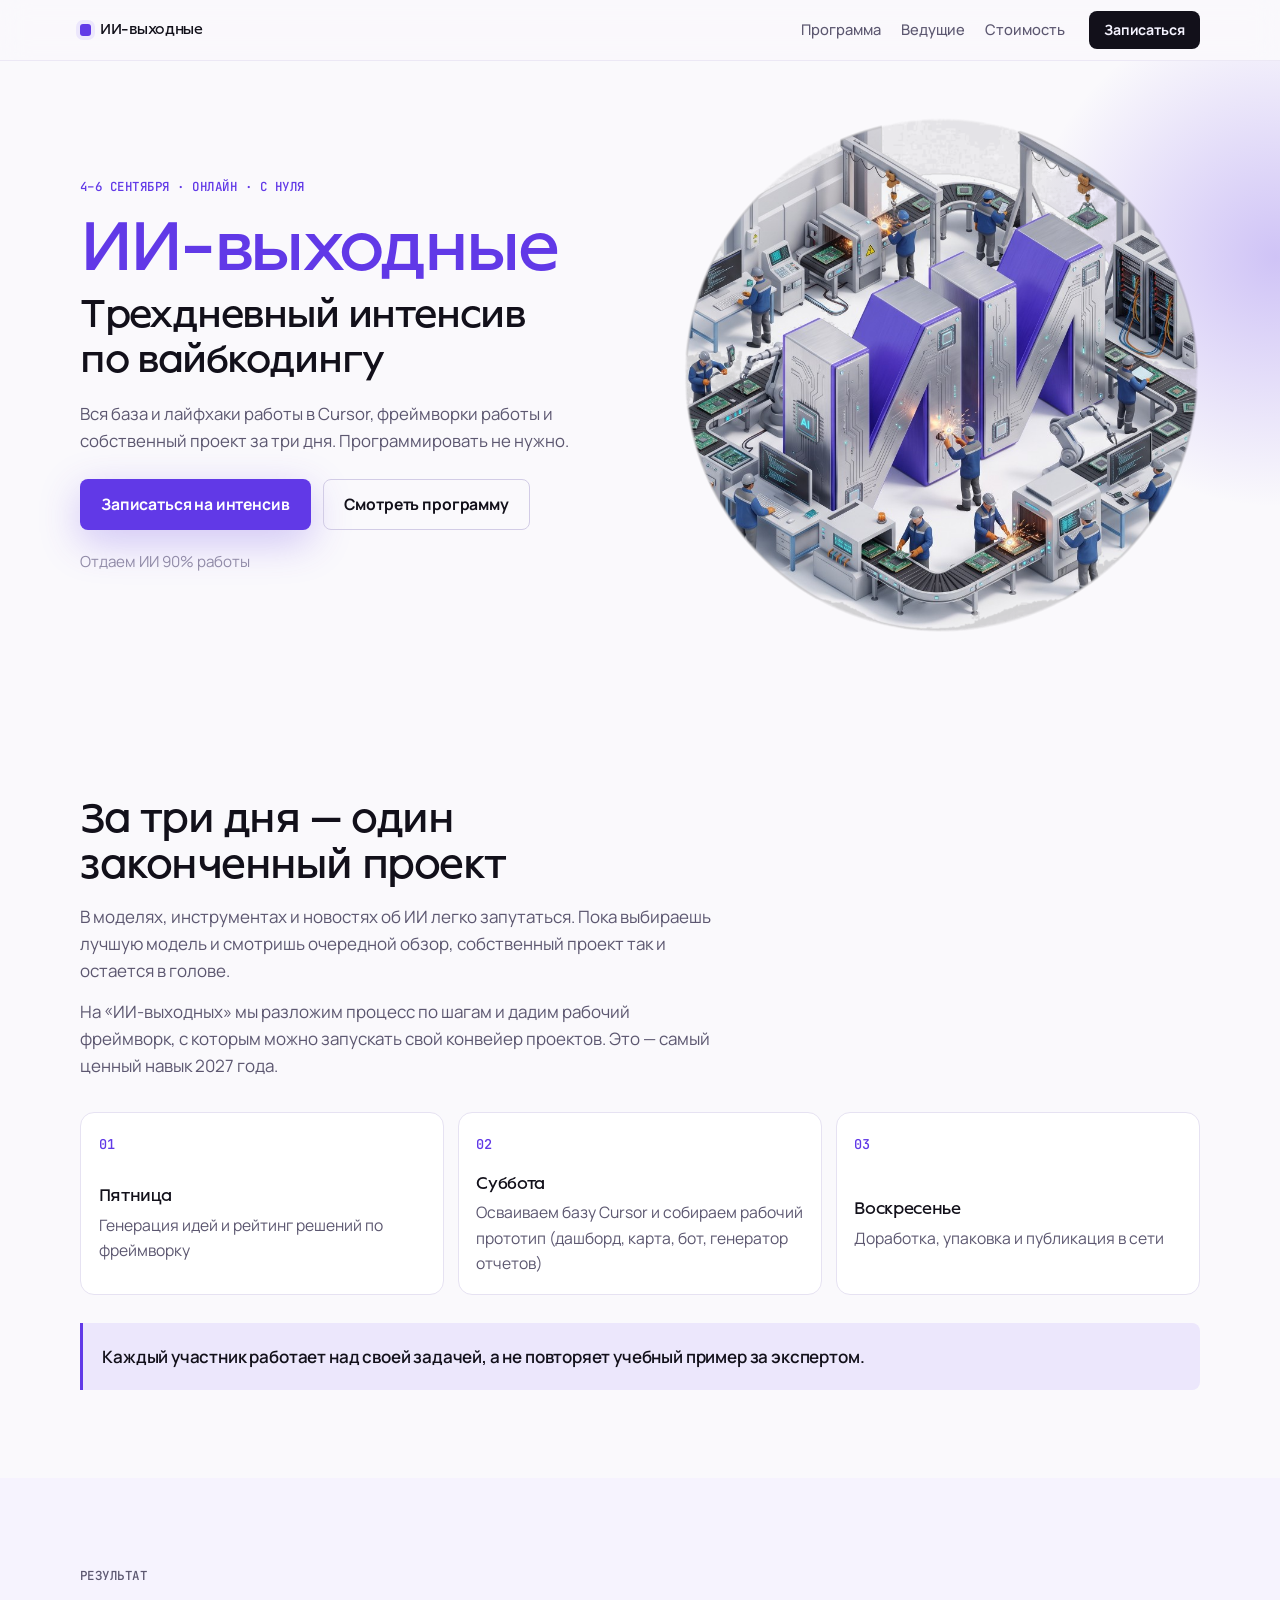
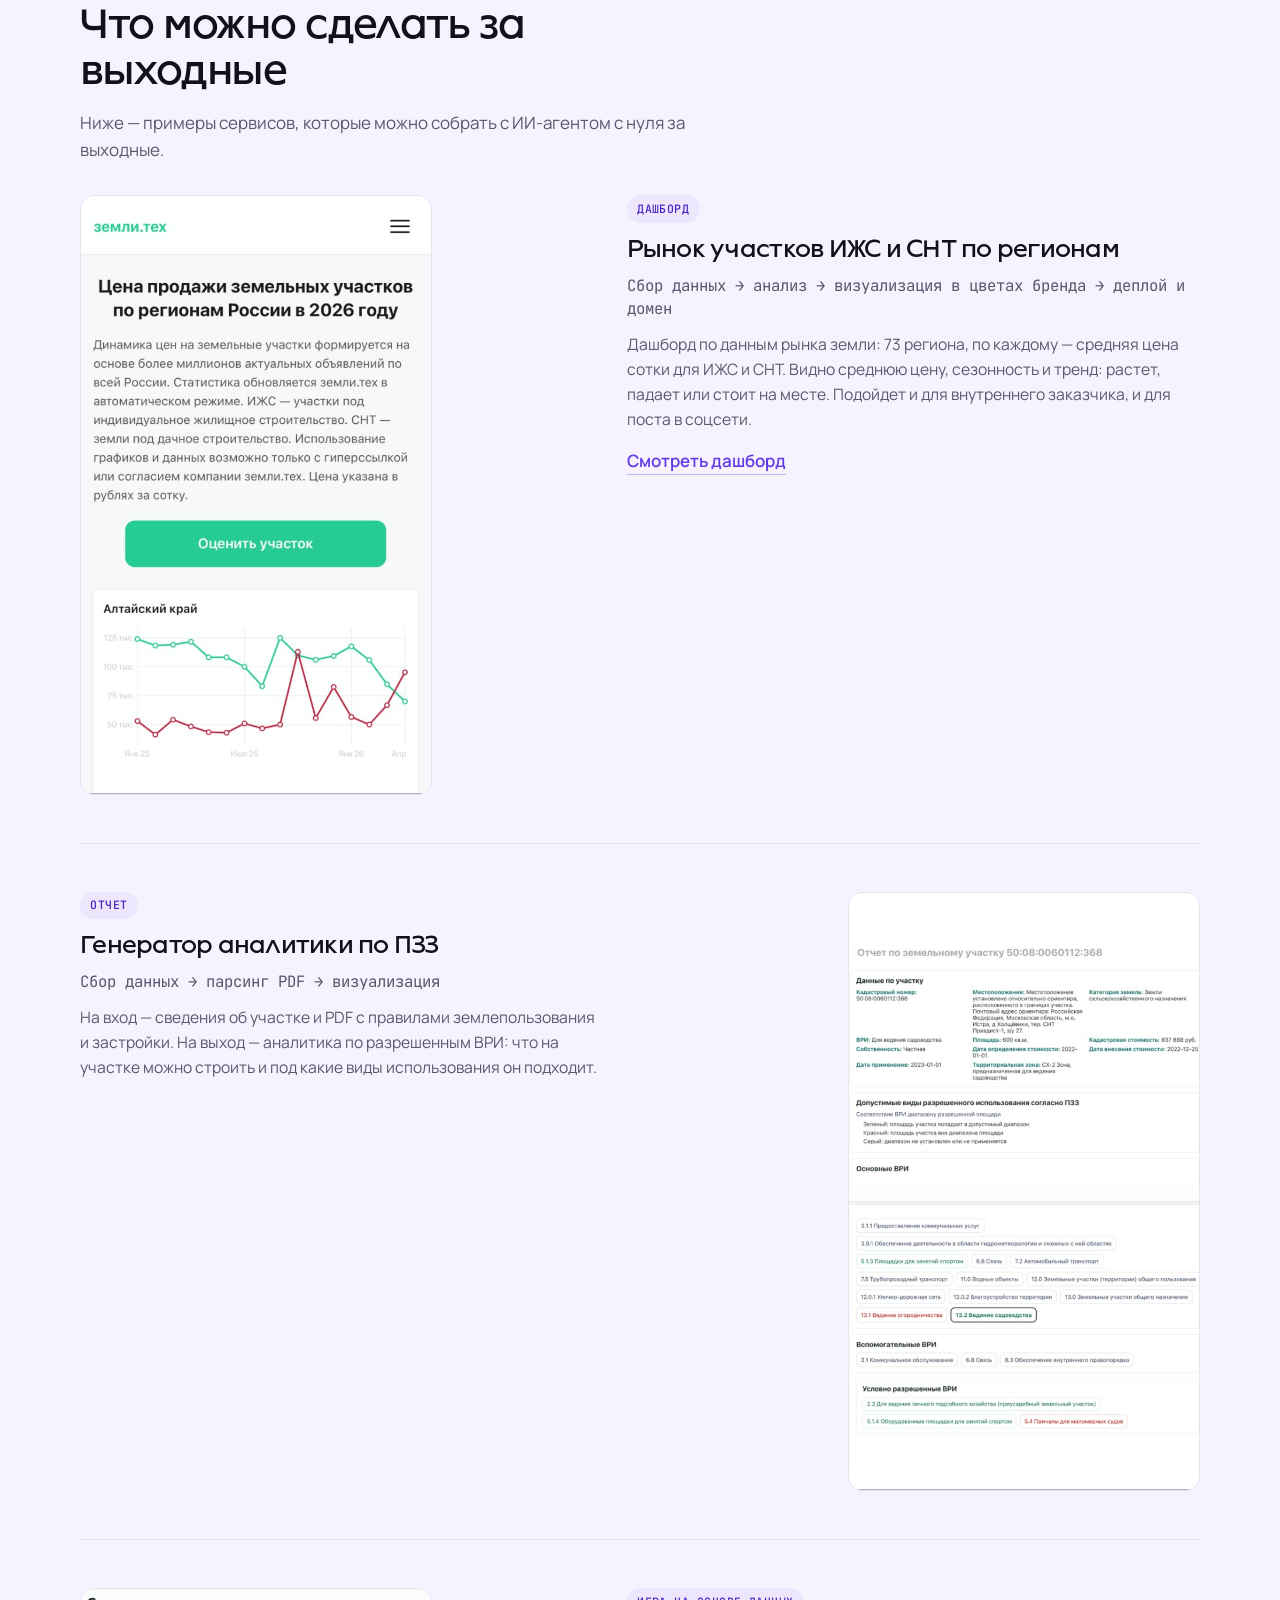
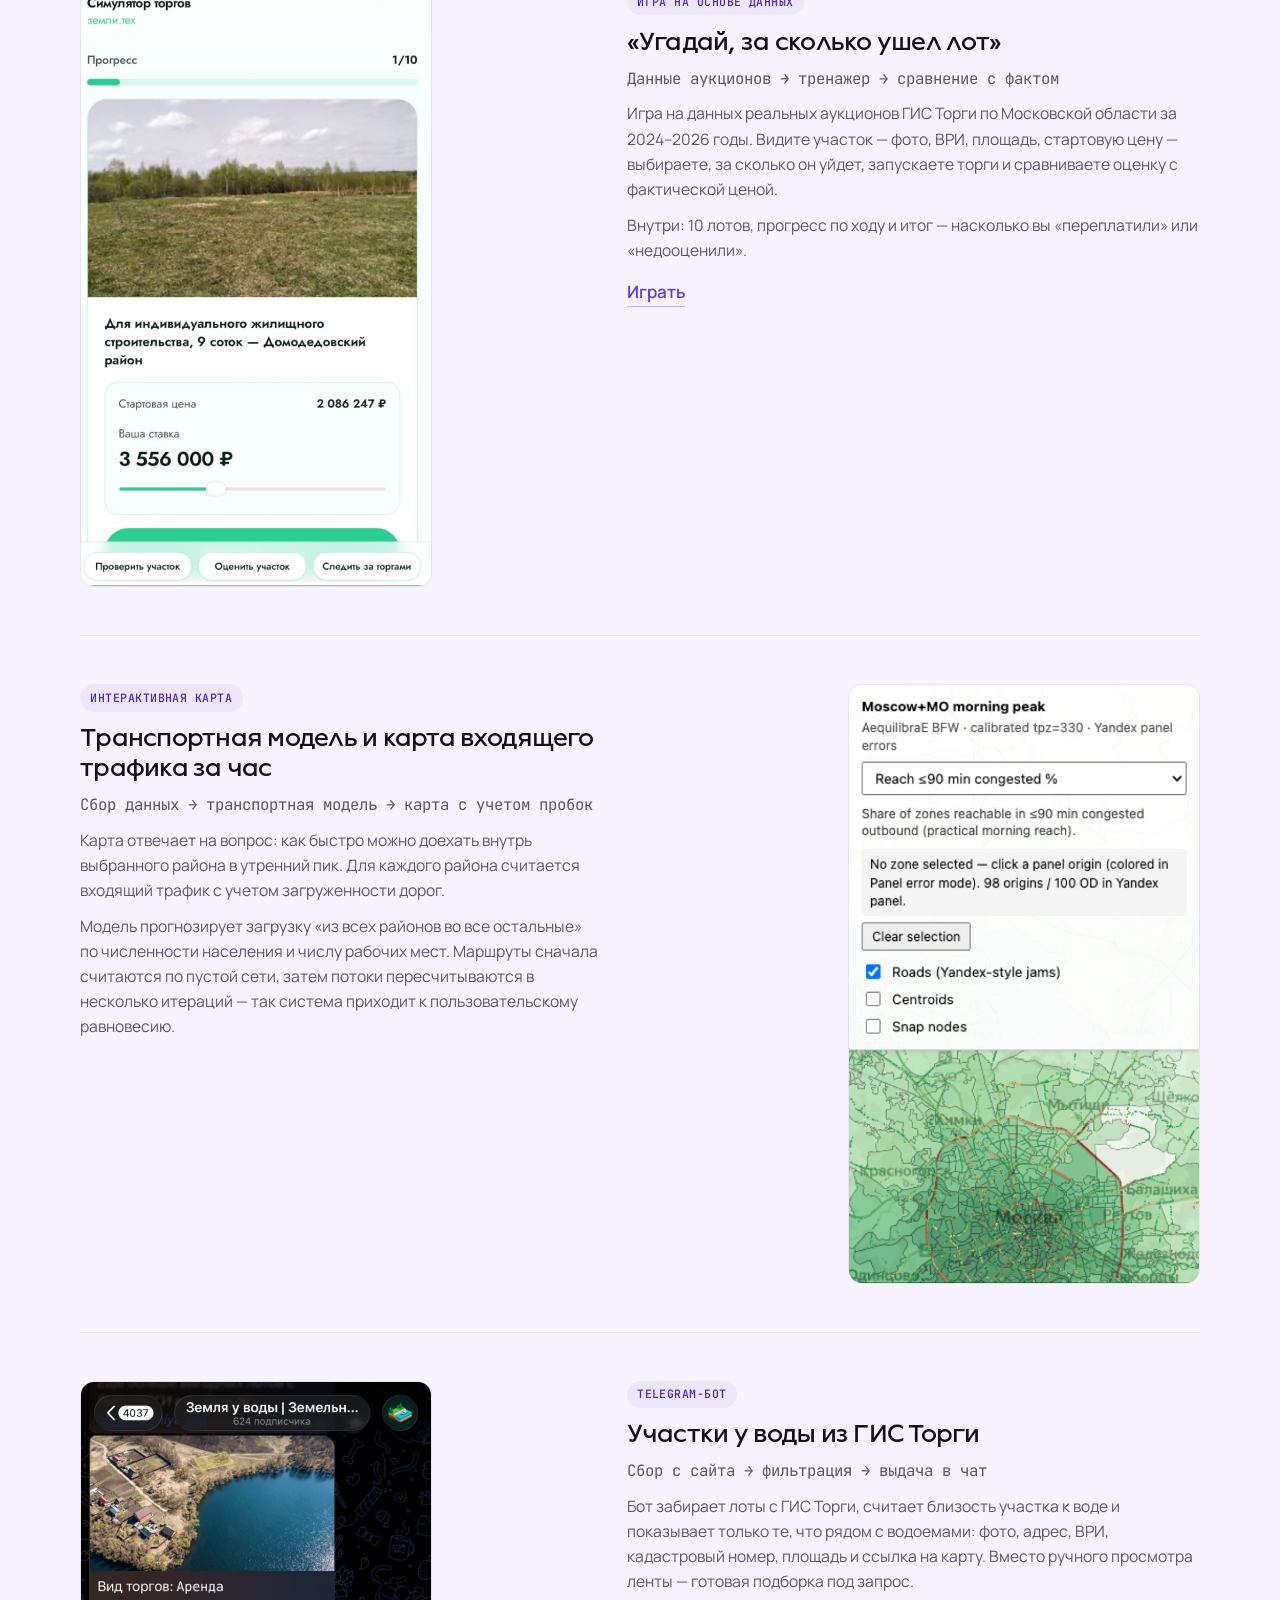
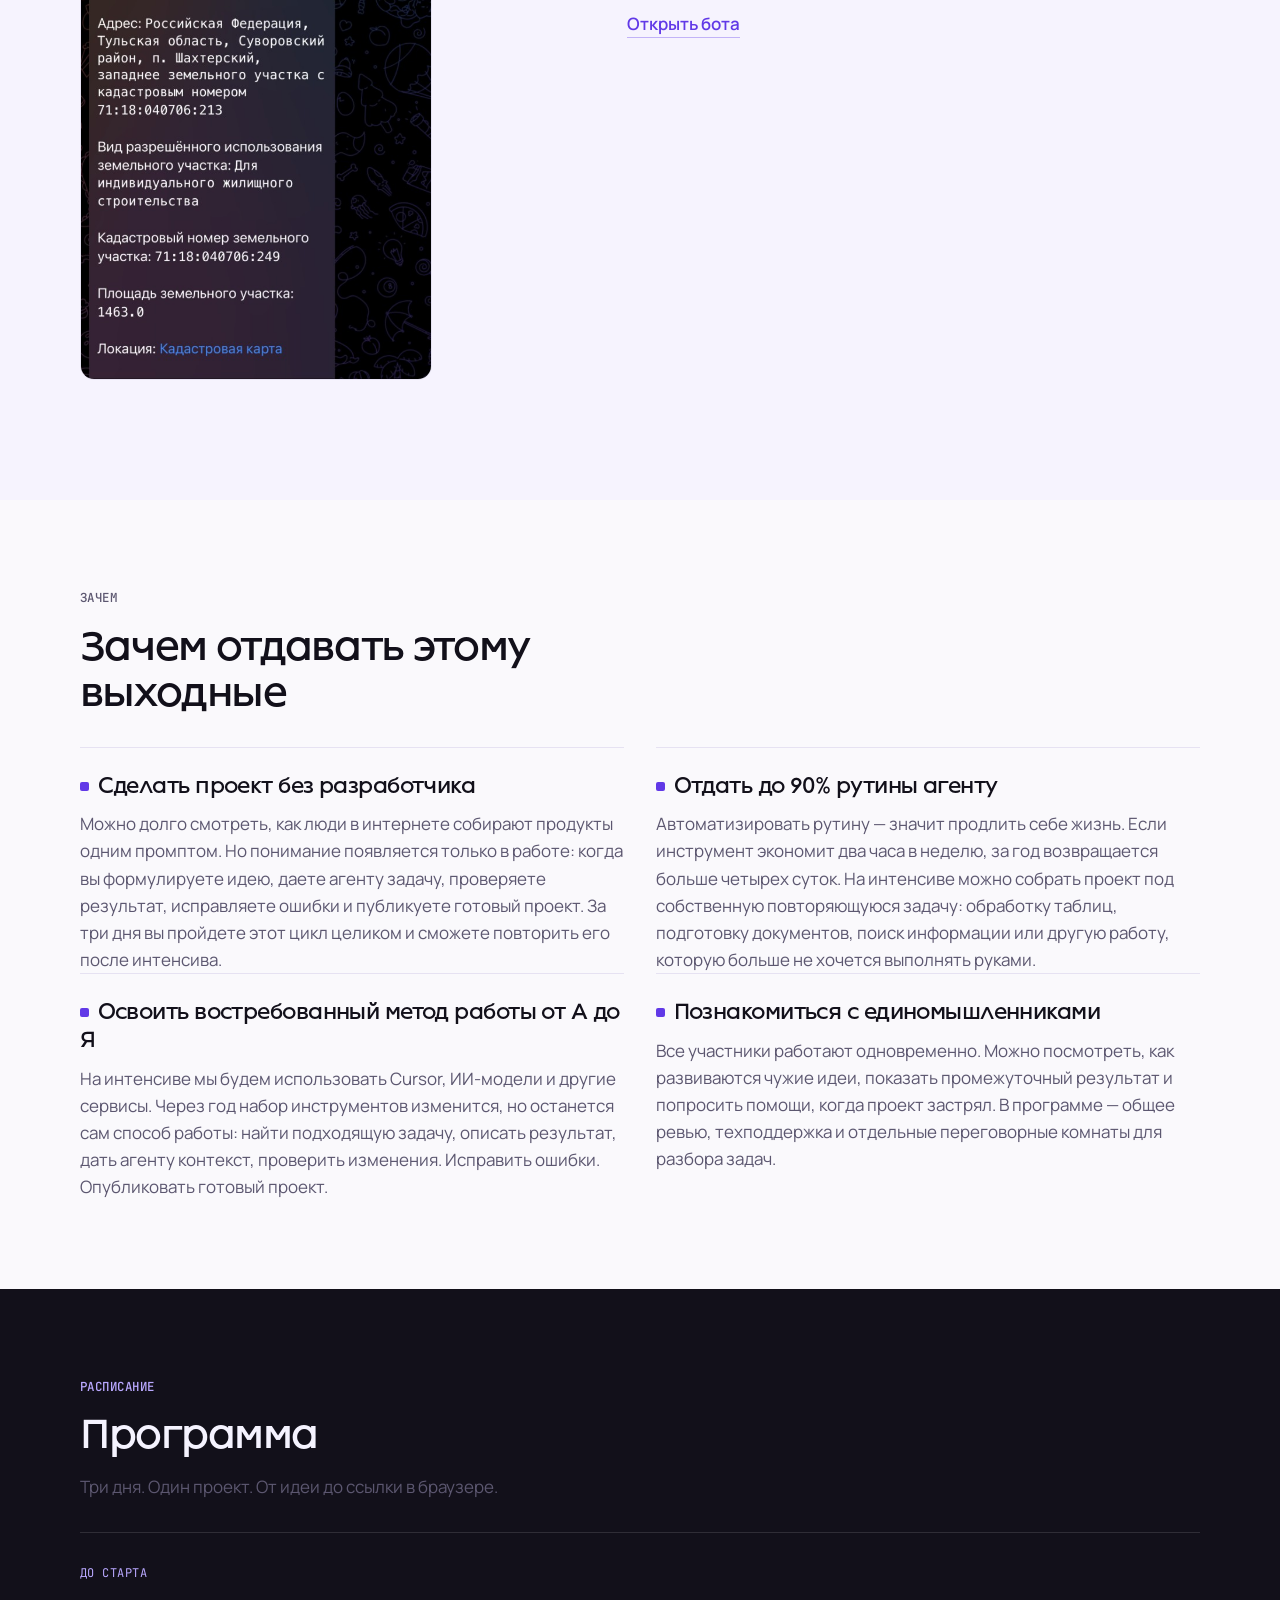
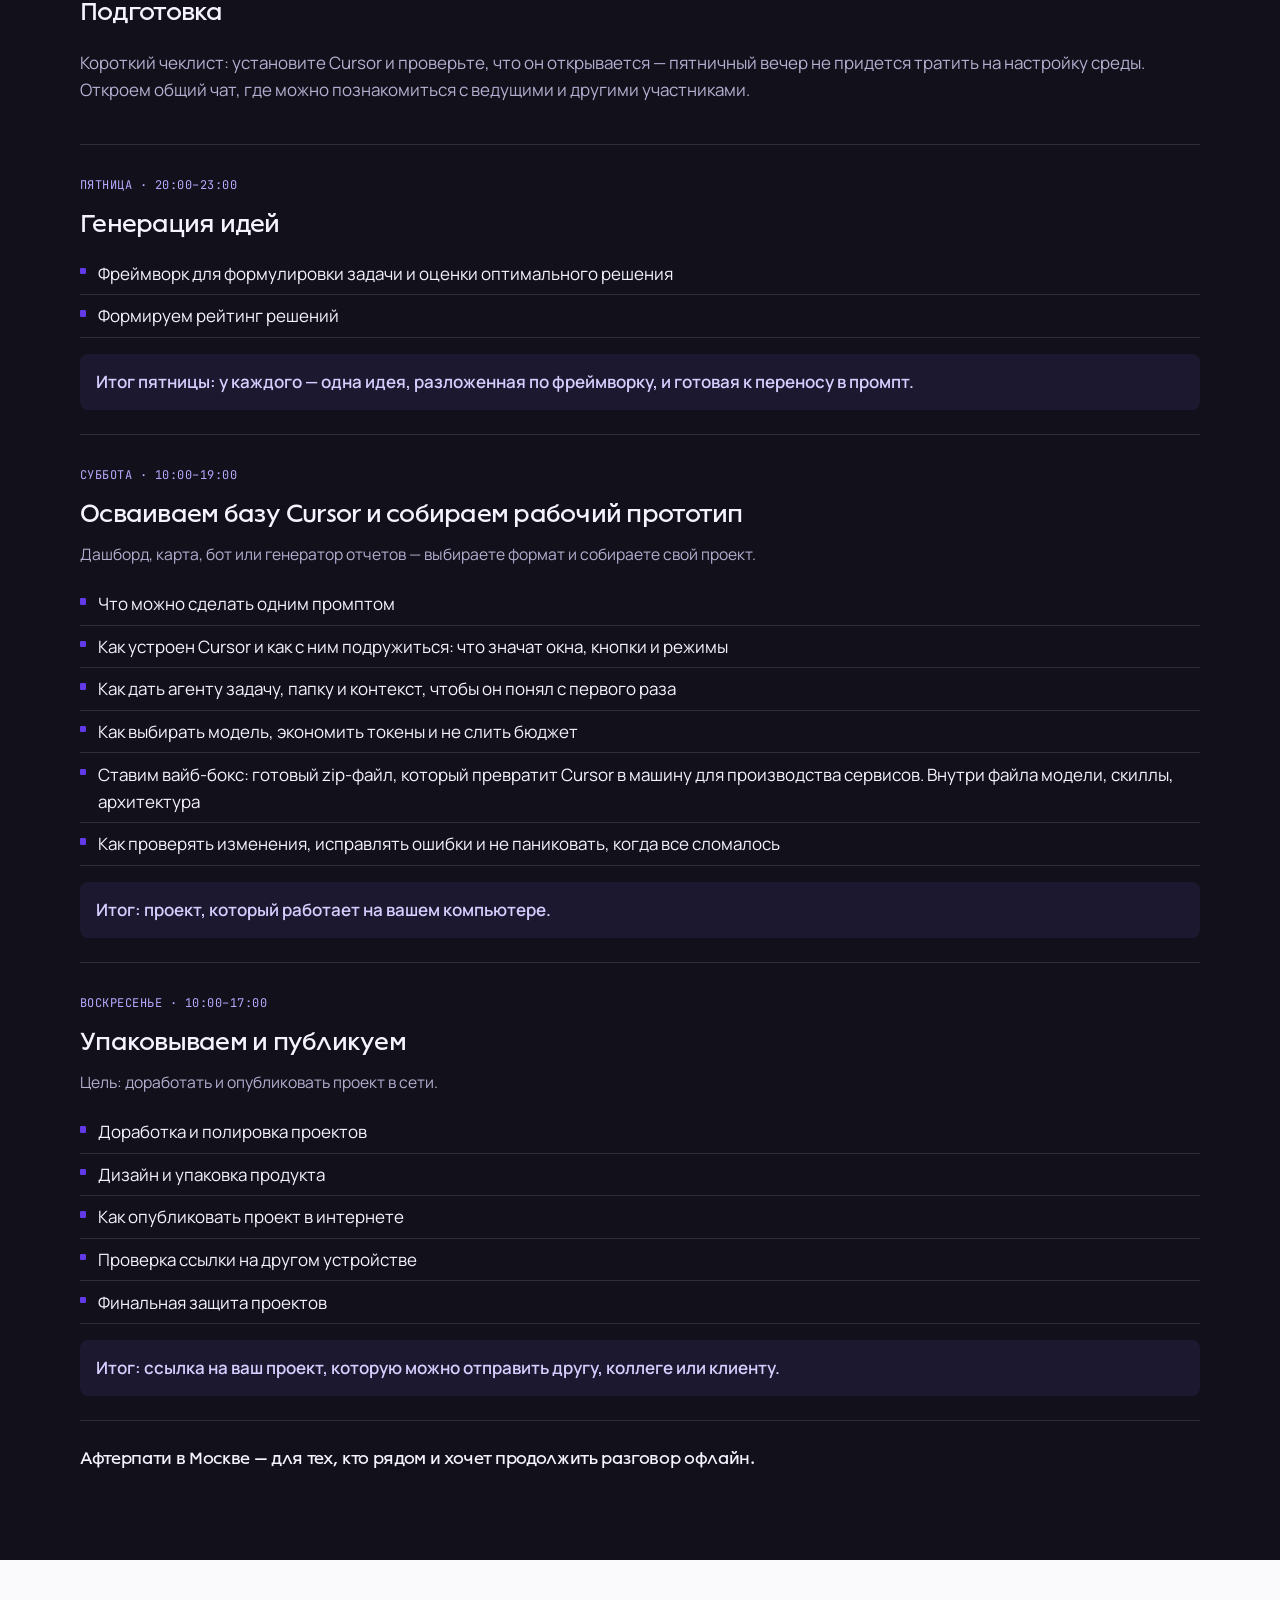
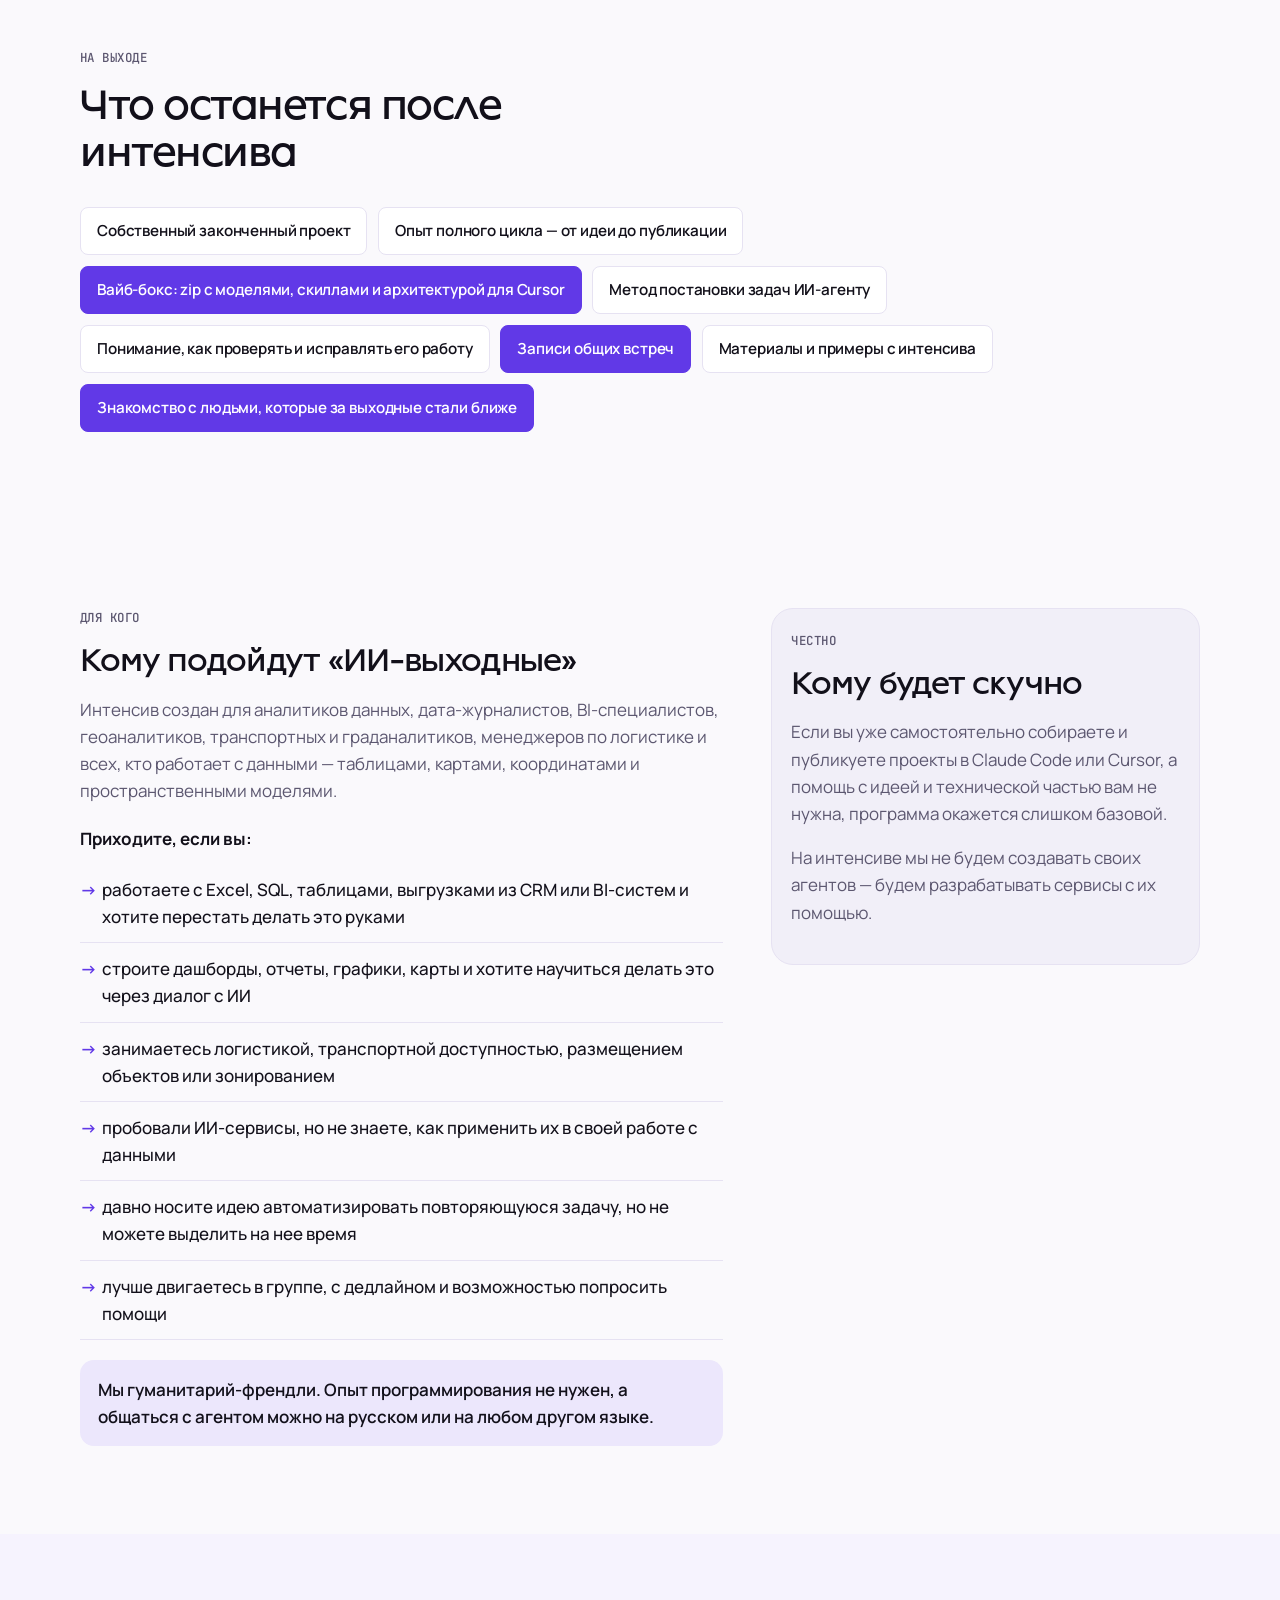
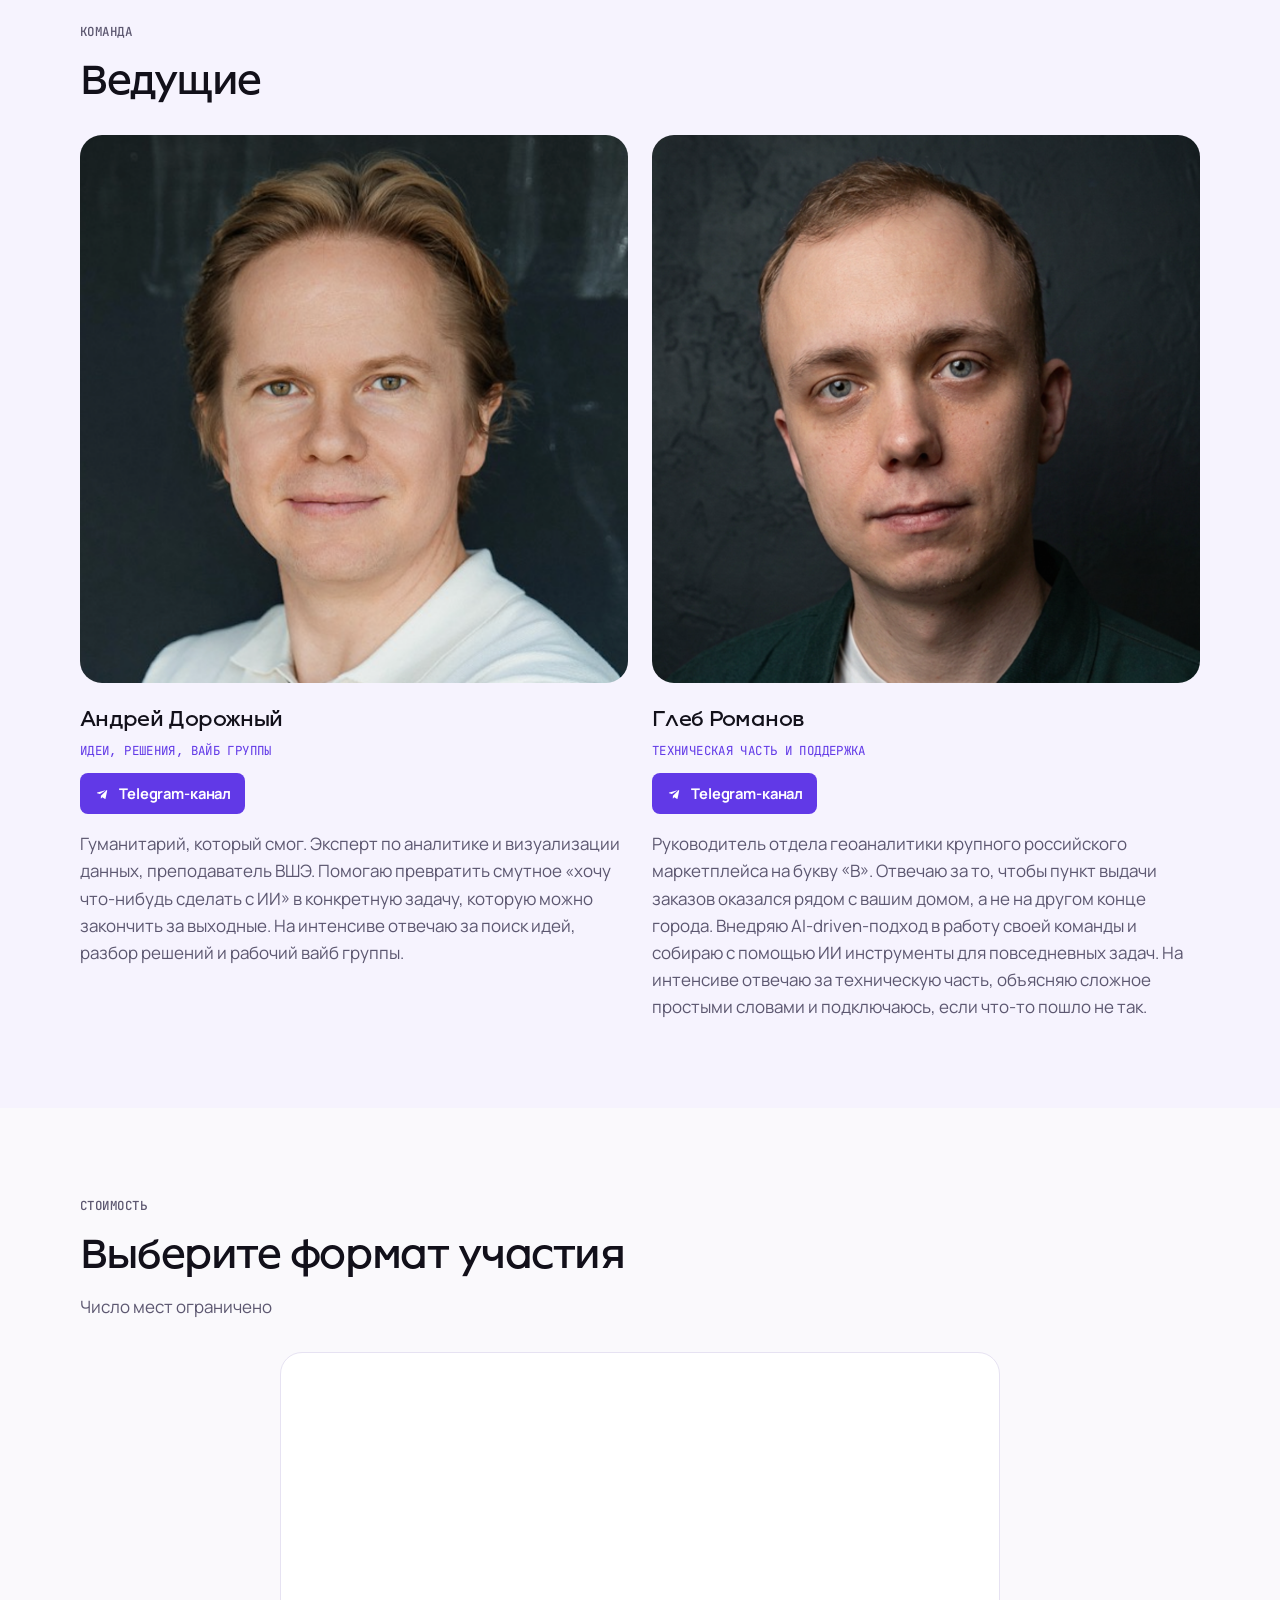
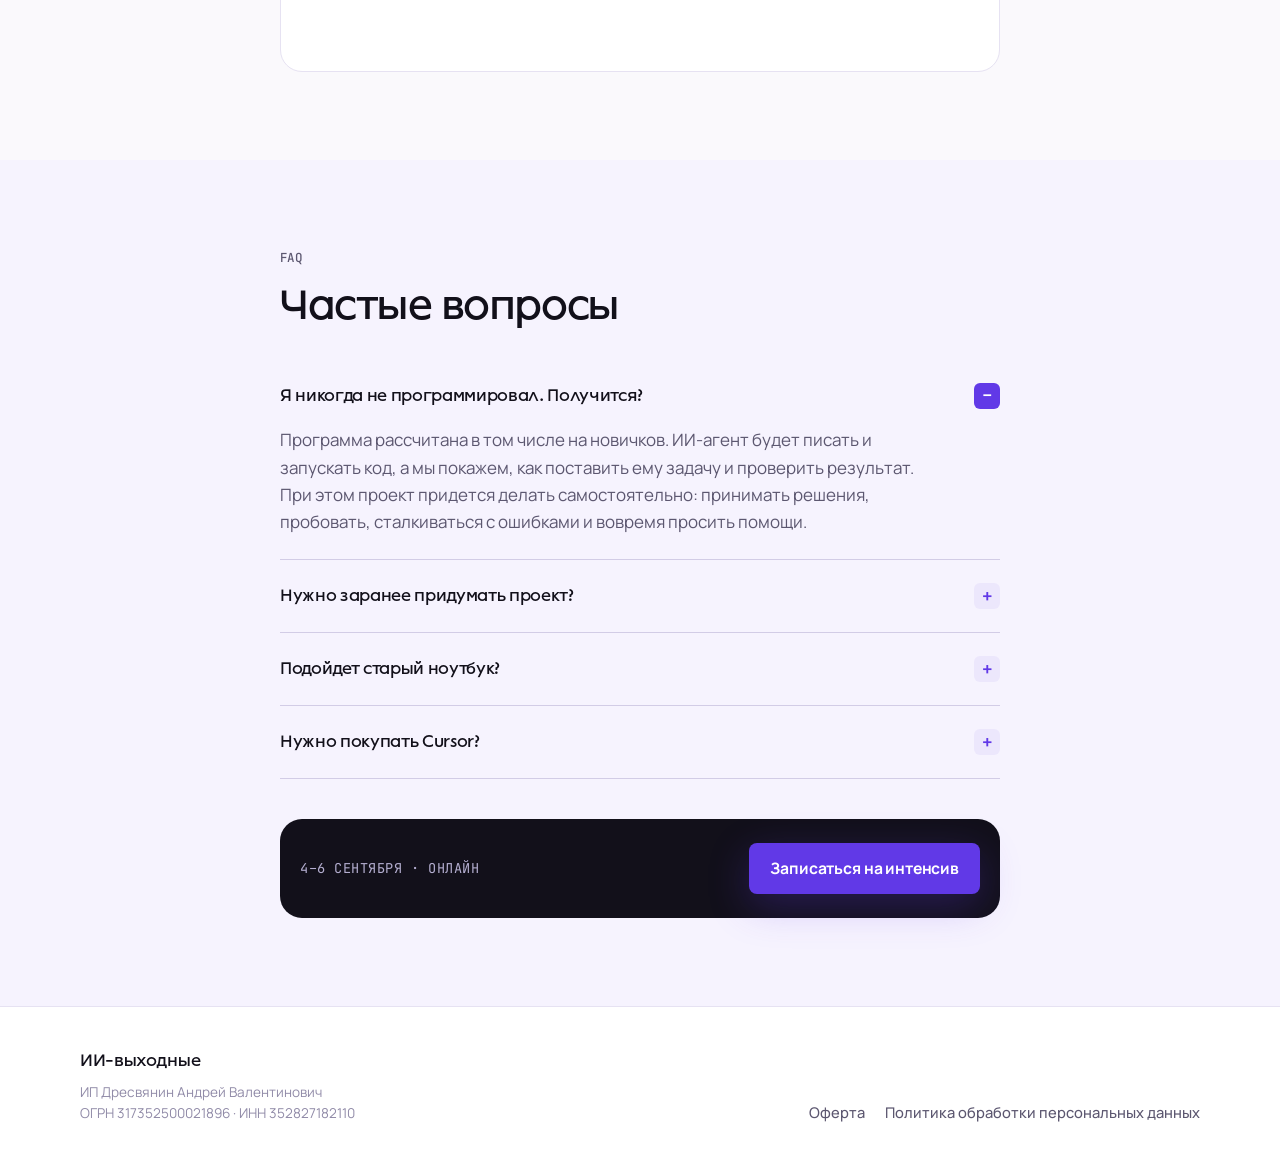
==== commit 81914508: "Tighten case intro and dashboard audience line. Co-authored-by: Cursor <cursoragent@cursor.com>" ====
--- a/ii-vyhodnye/index.html
+++ b/ii-vyhodnye/index.html
@@ -140,7 +140,7 @@
           <h2>Что можно сделать за выходные</h2>
           <p>
             Ниже — примеры сервисов, которые можно собрать с ИИ-агентом
-            под рабочую или бытовую задачу.
+            с нуля за выходные.
           </p>
         </div>
 
@@ -162,7 +162,7 @@
               <p>
                 Дашборд по данным рынка земли: 73 региона, по каждому — средняя цена сотки
                 для ИЖС и СНТ. Видно среднюю цену, сезонность и тренд: растет, падает
-                или стоит на месте. Подойдет и для внутреннего заказчика, и для внешнего.
+                или стоит на месте. Подойдет и для внутреннего заказчика, и для поста в соцсети.
               </p>
               <a
                 class="case-link"
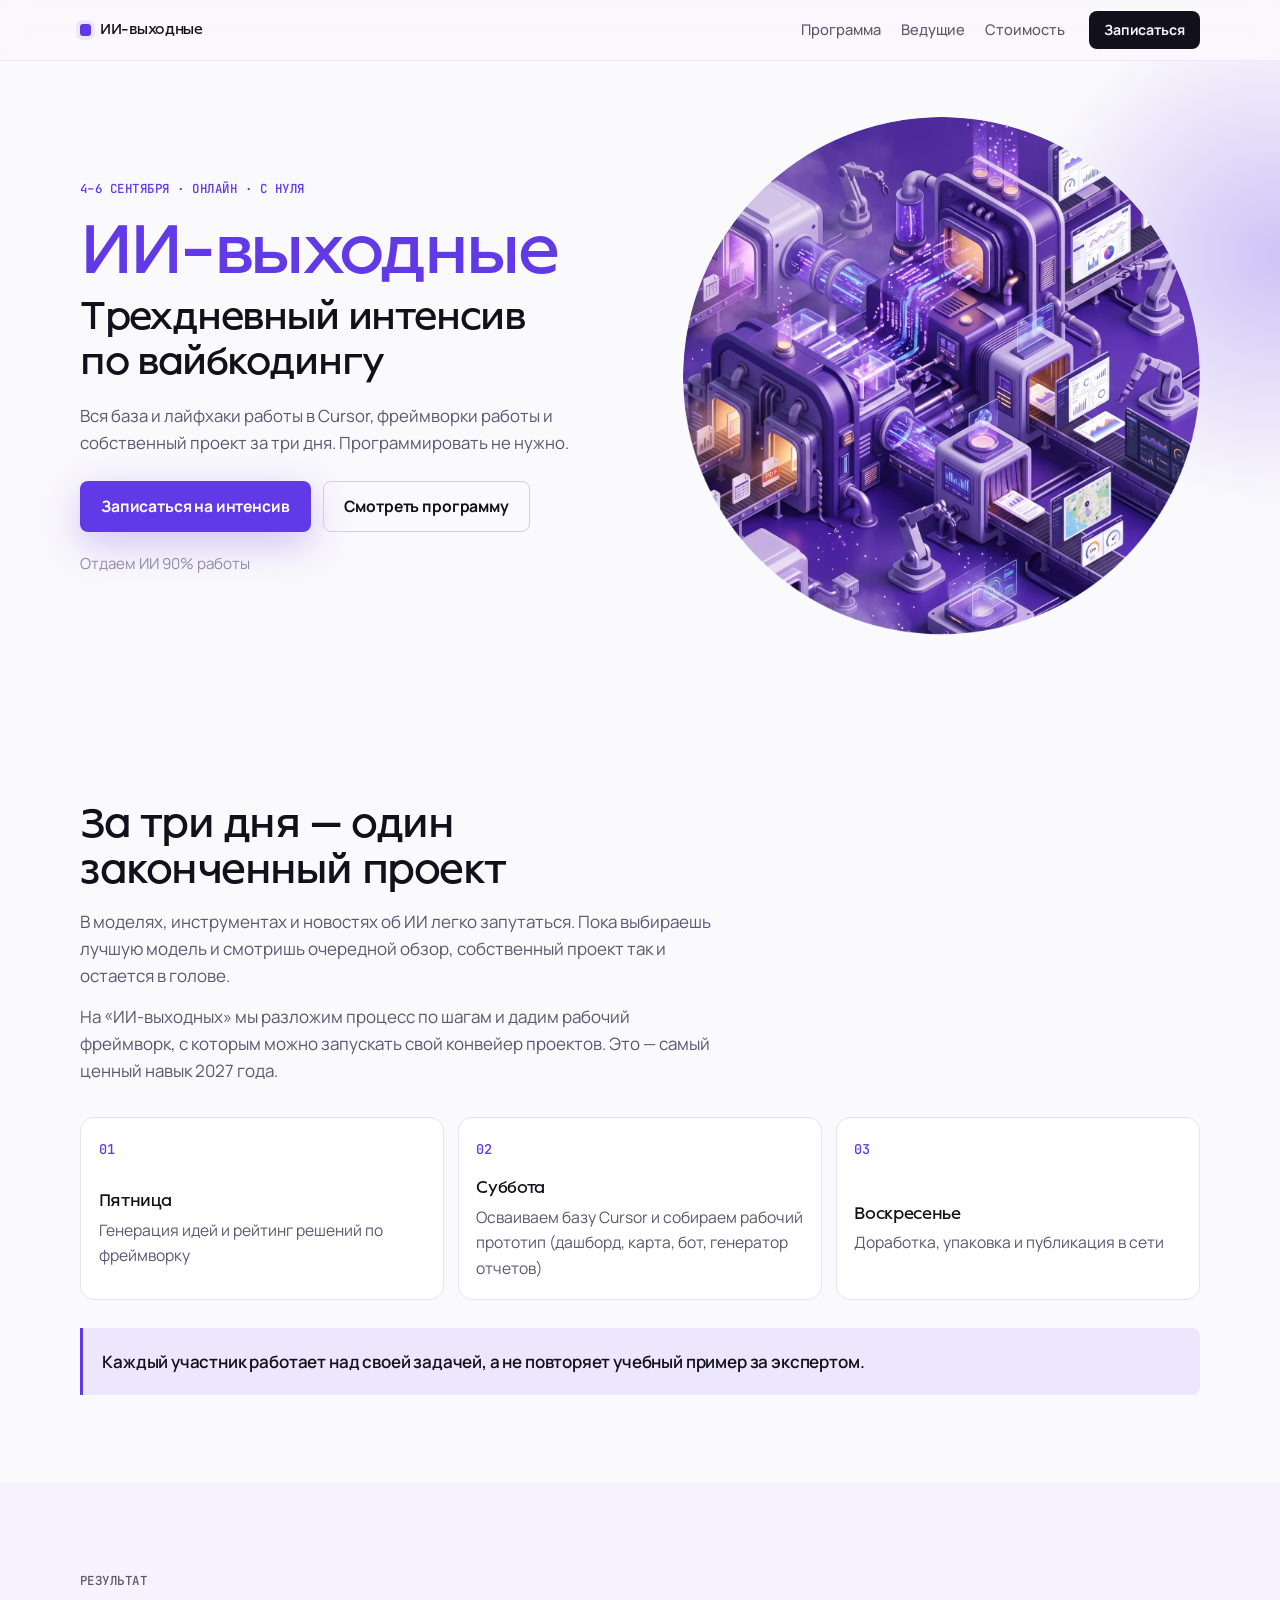
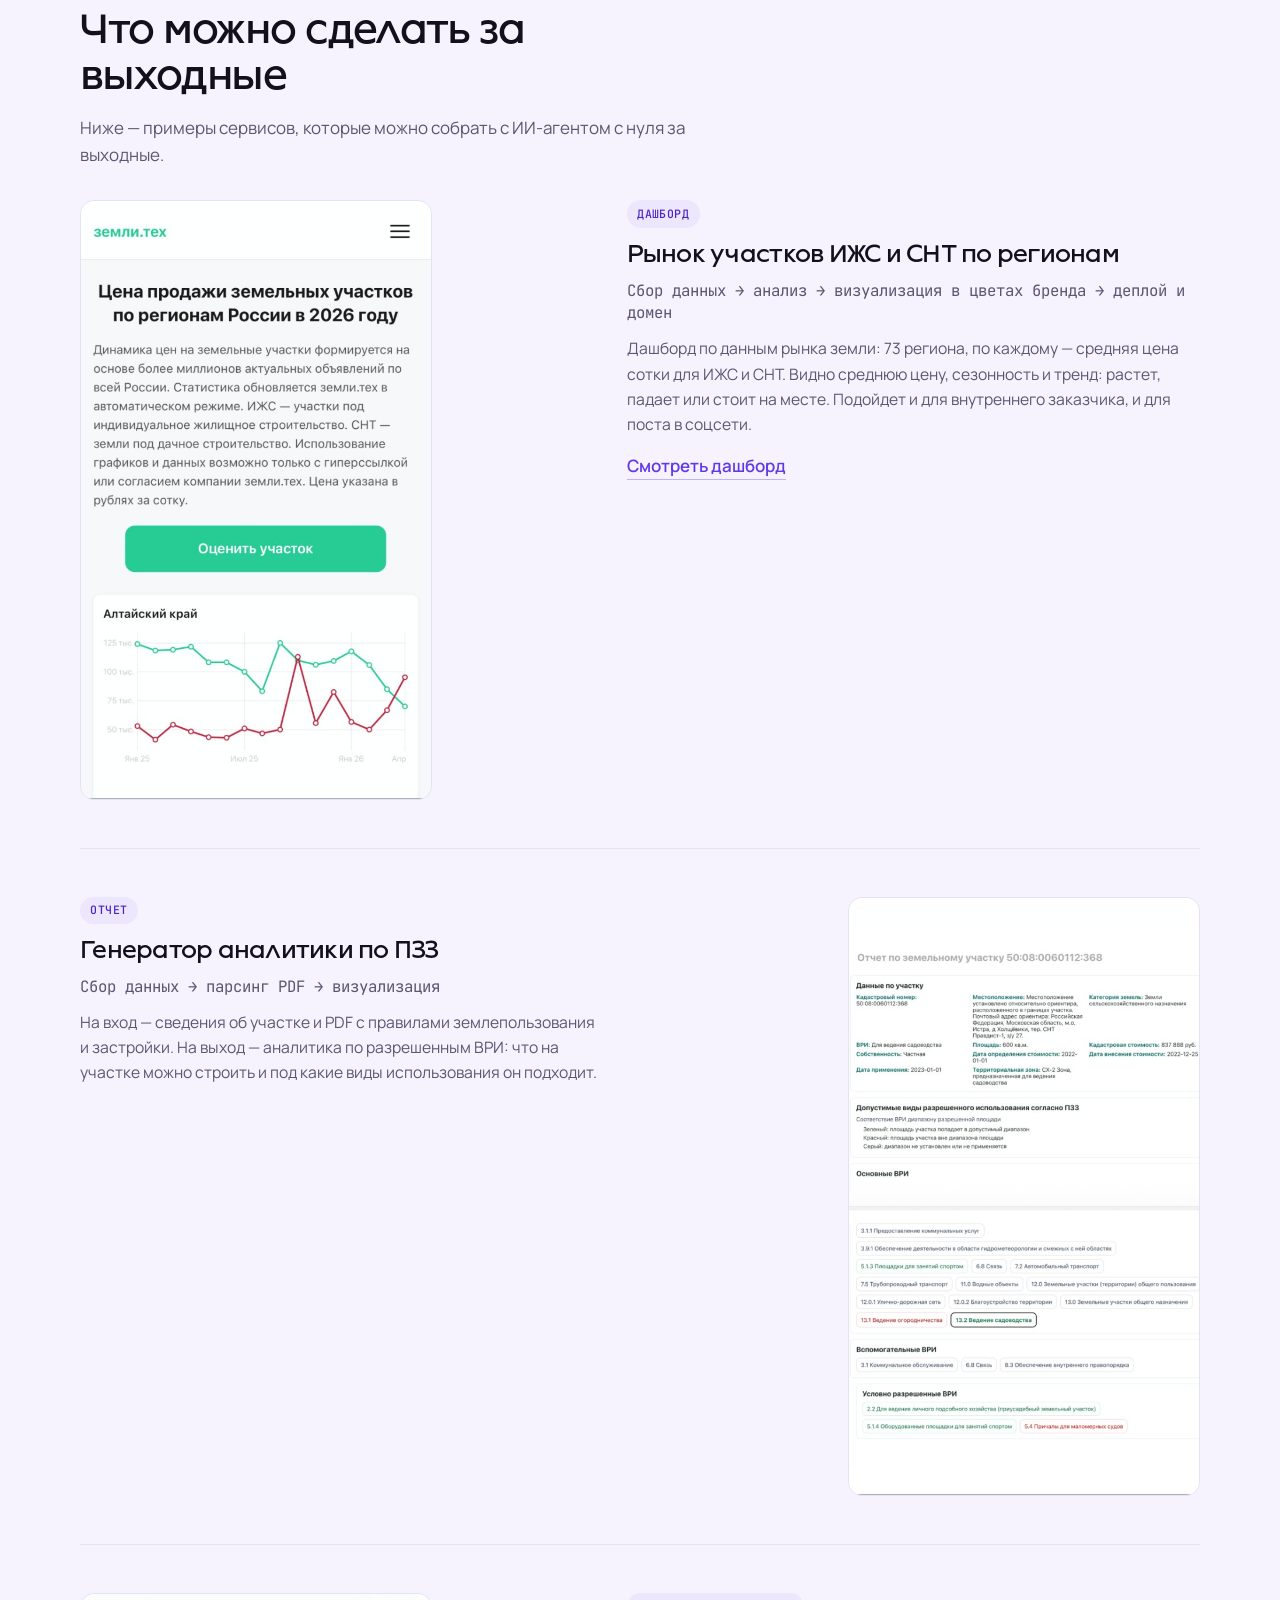
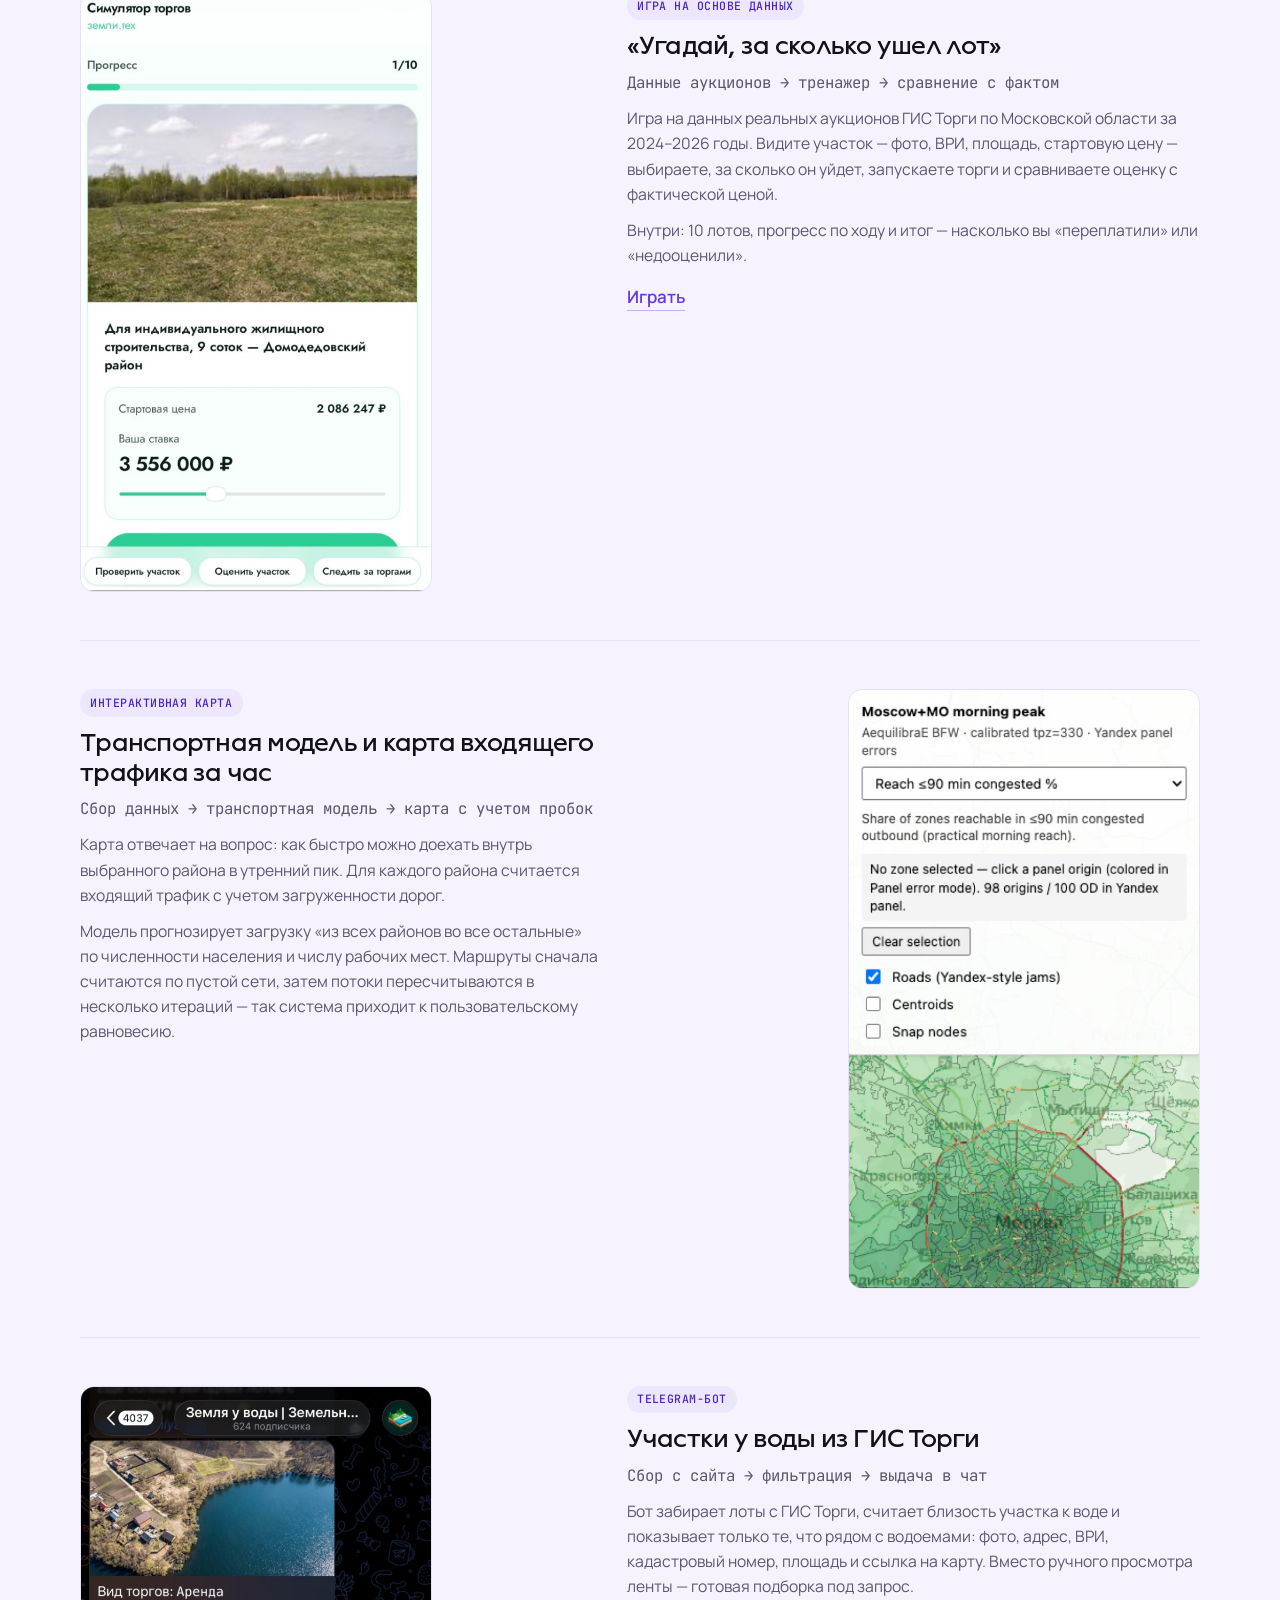
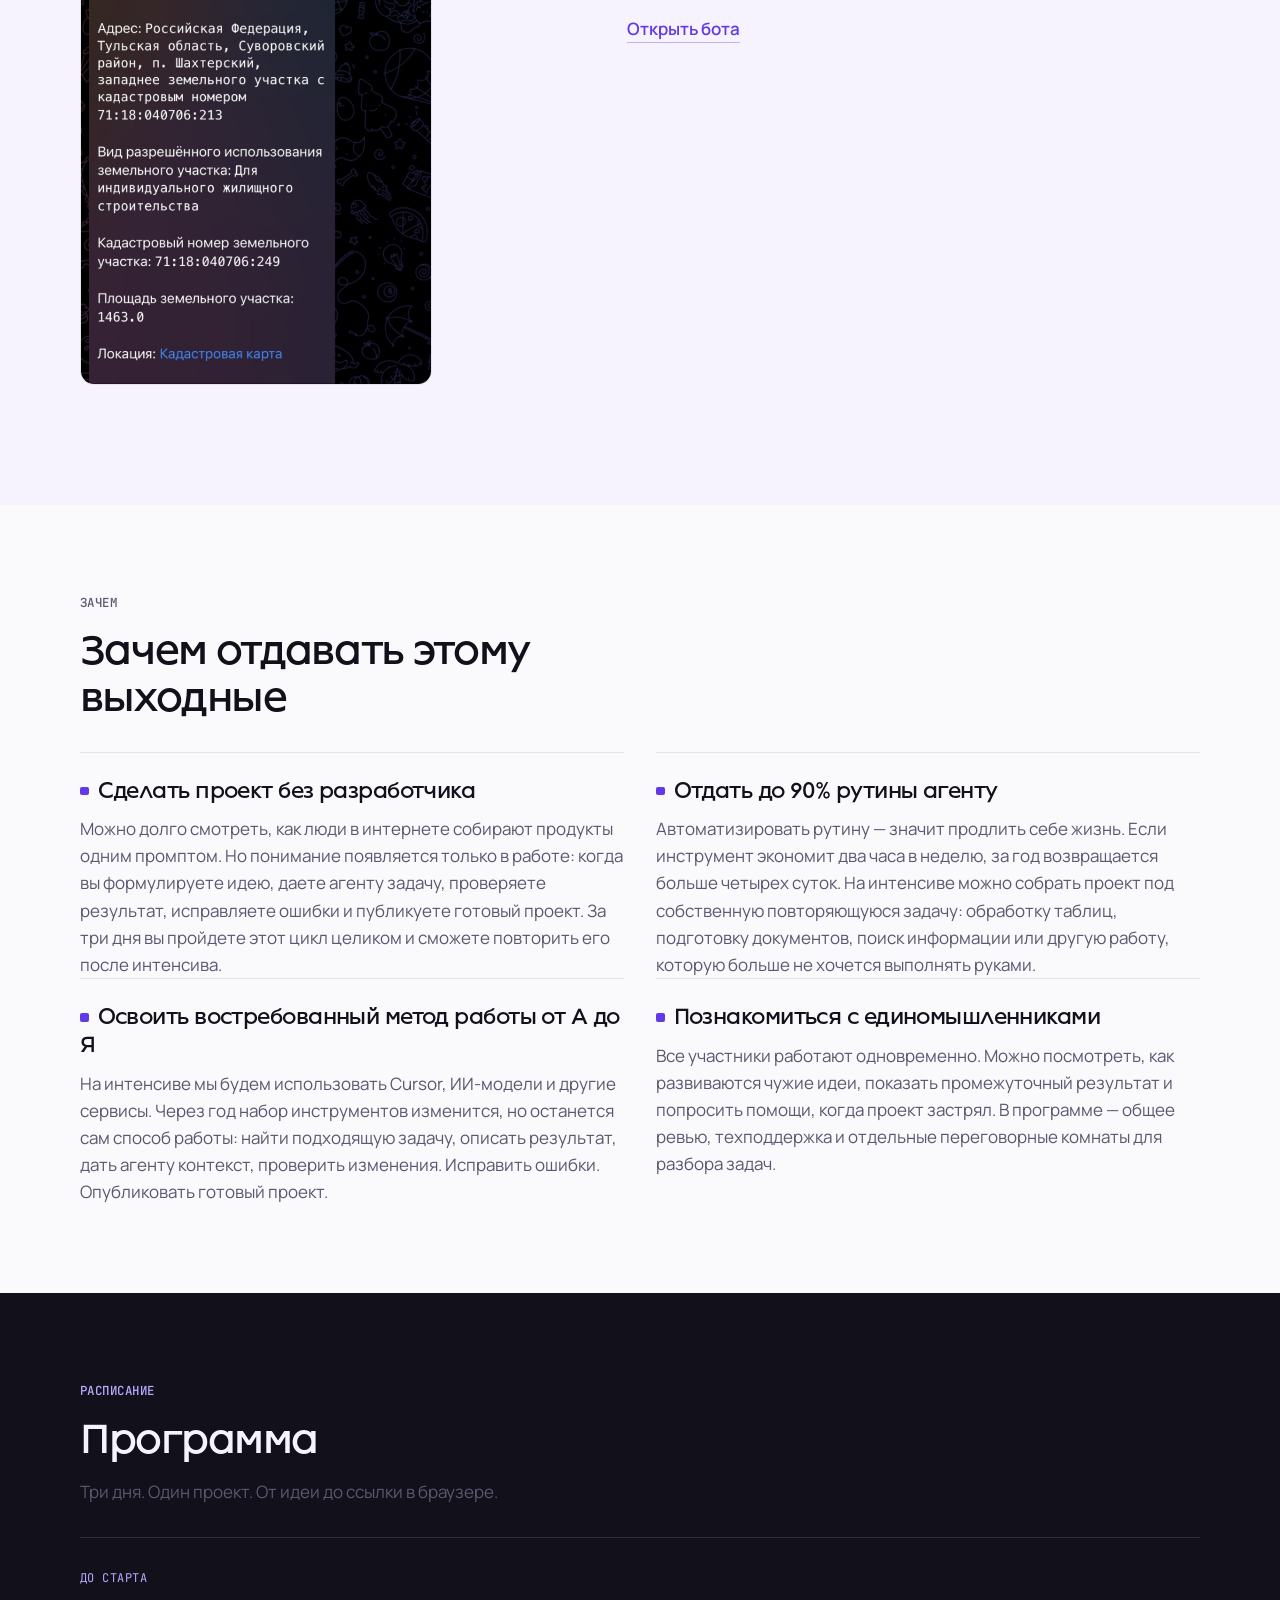
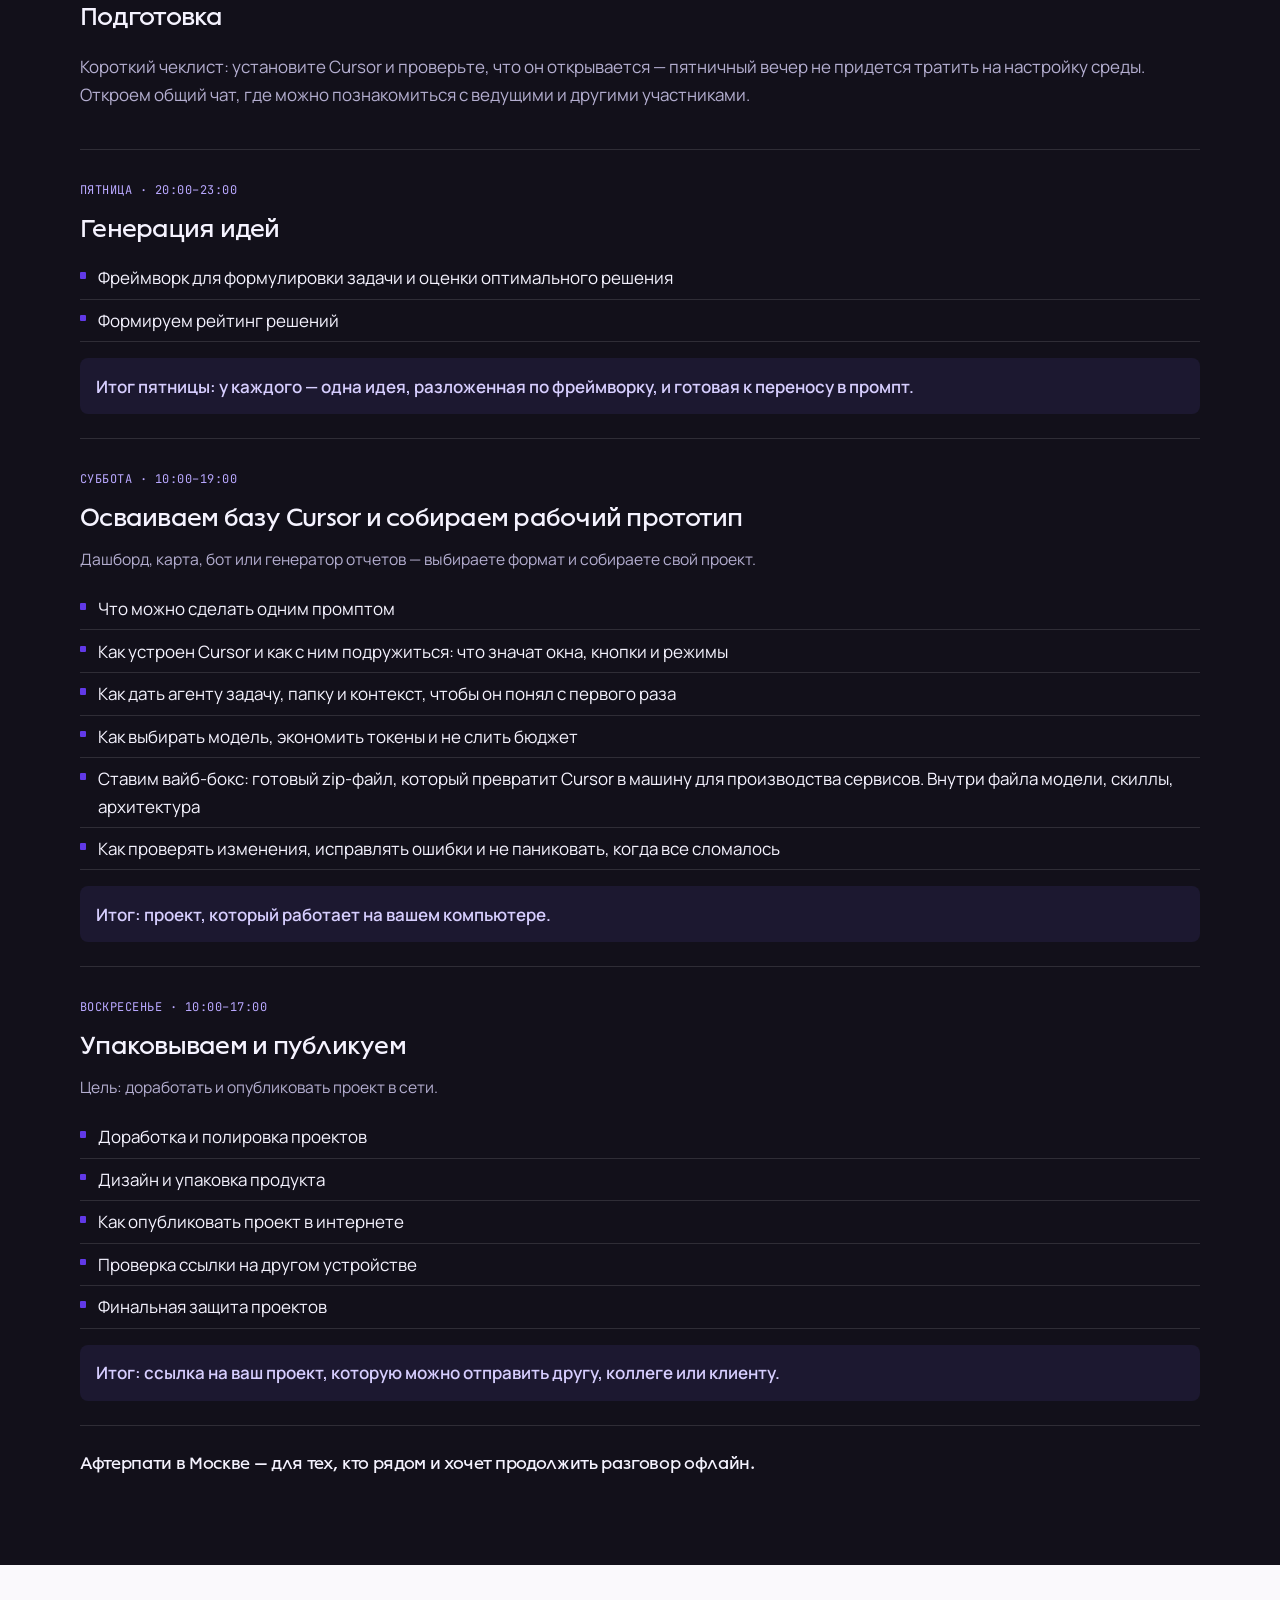
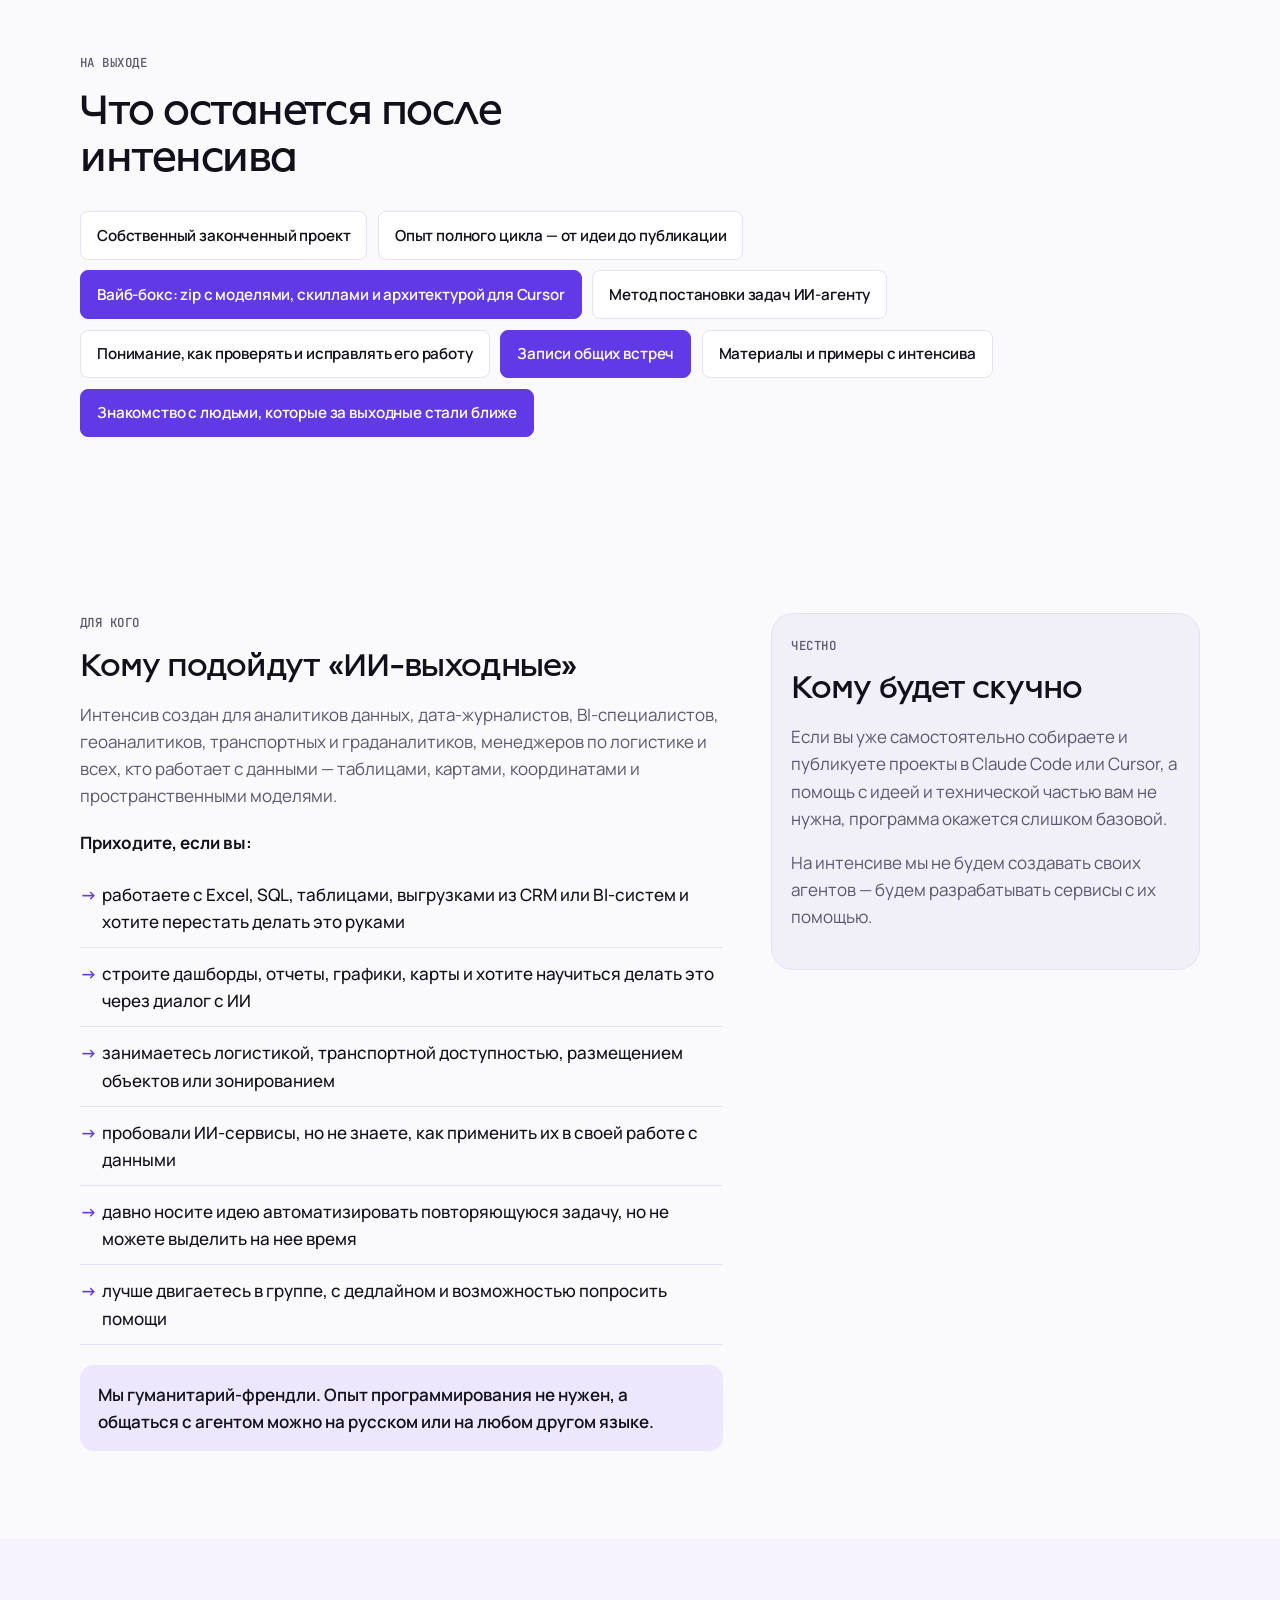
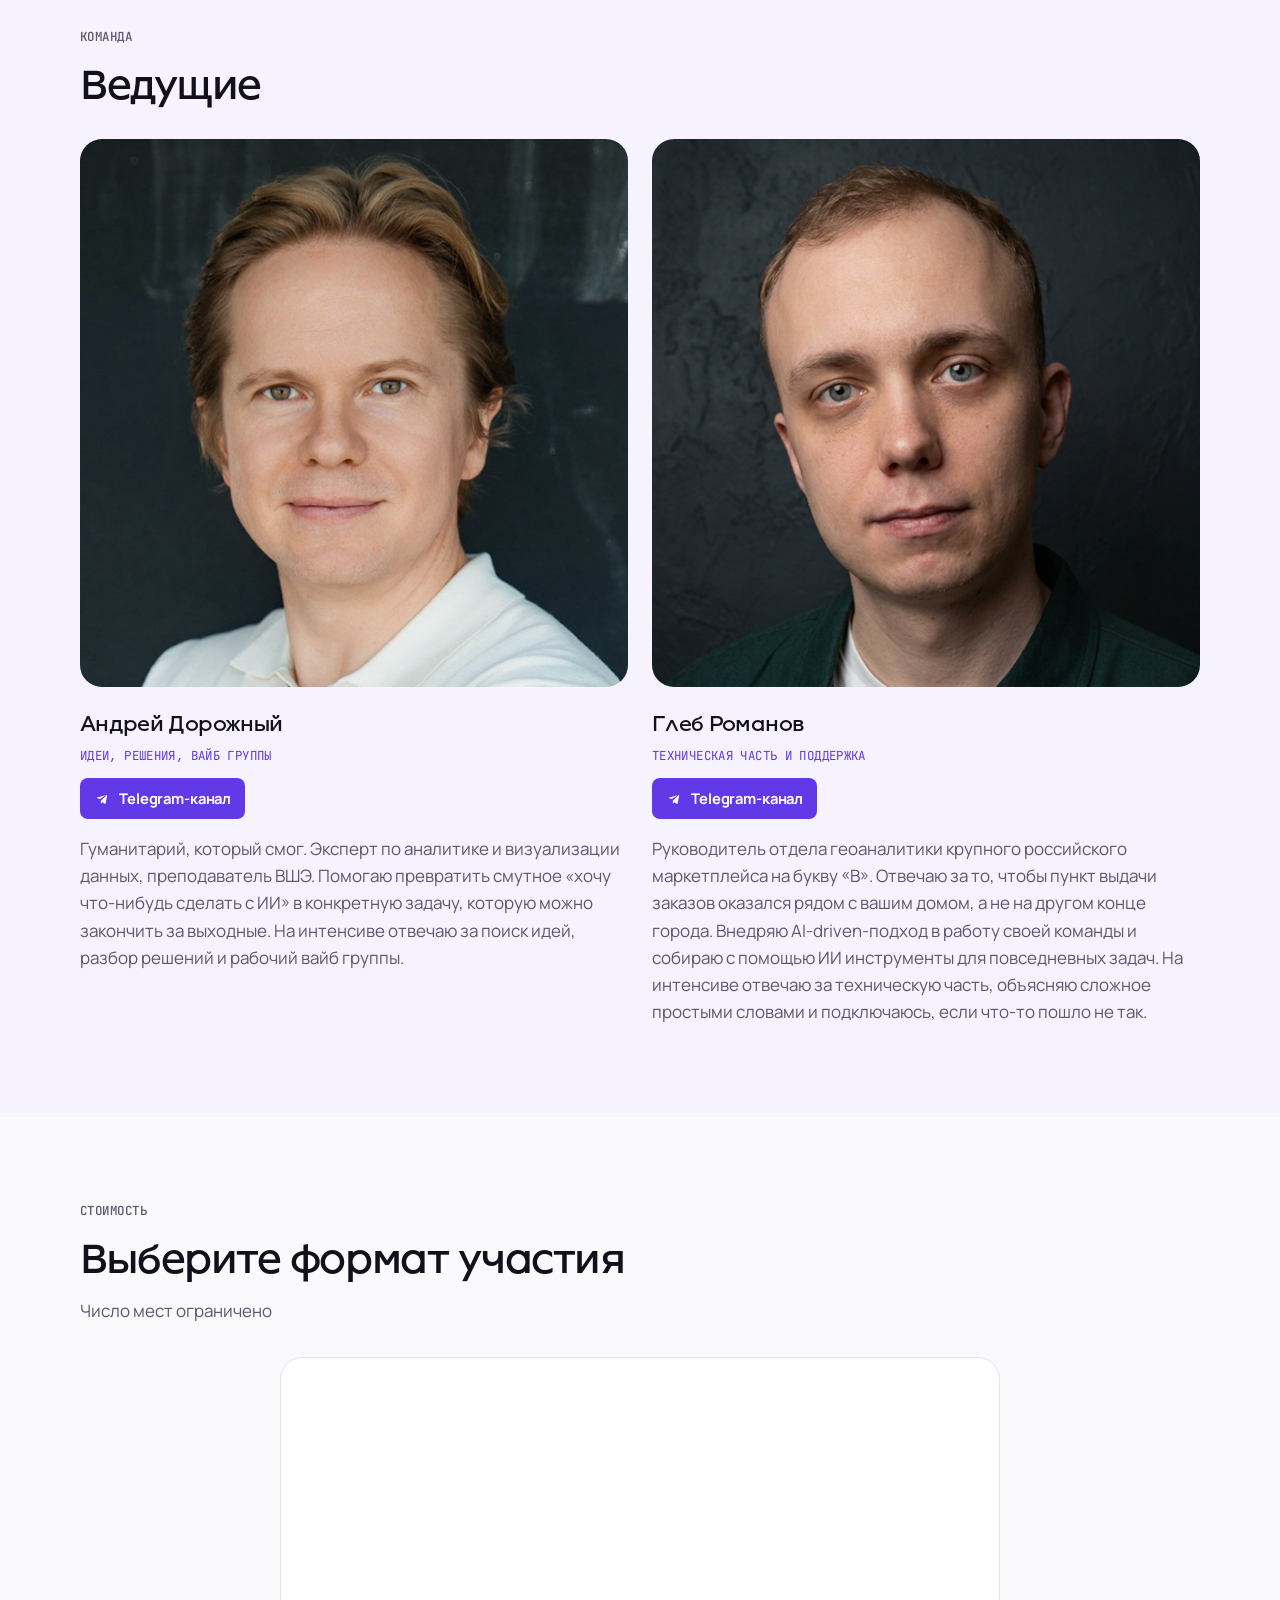
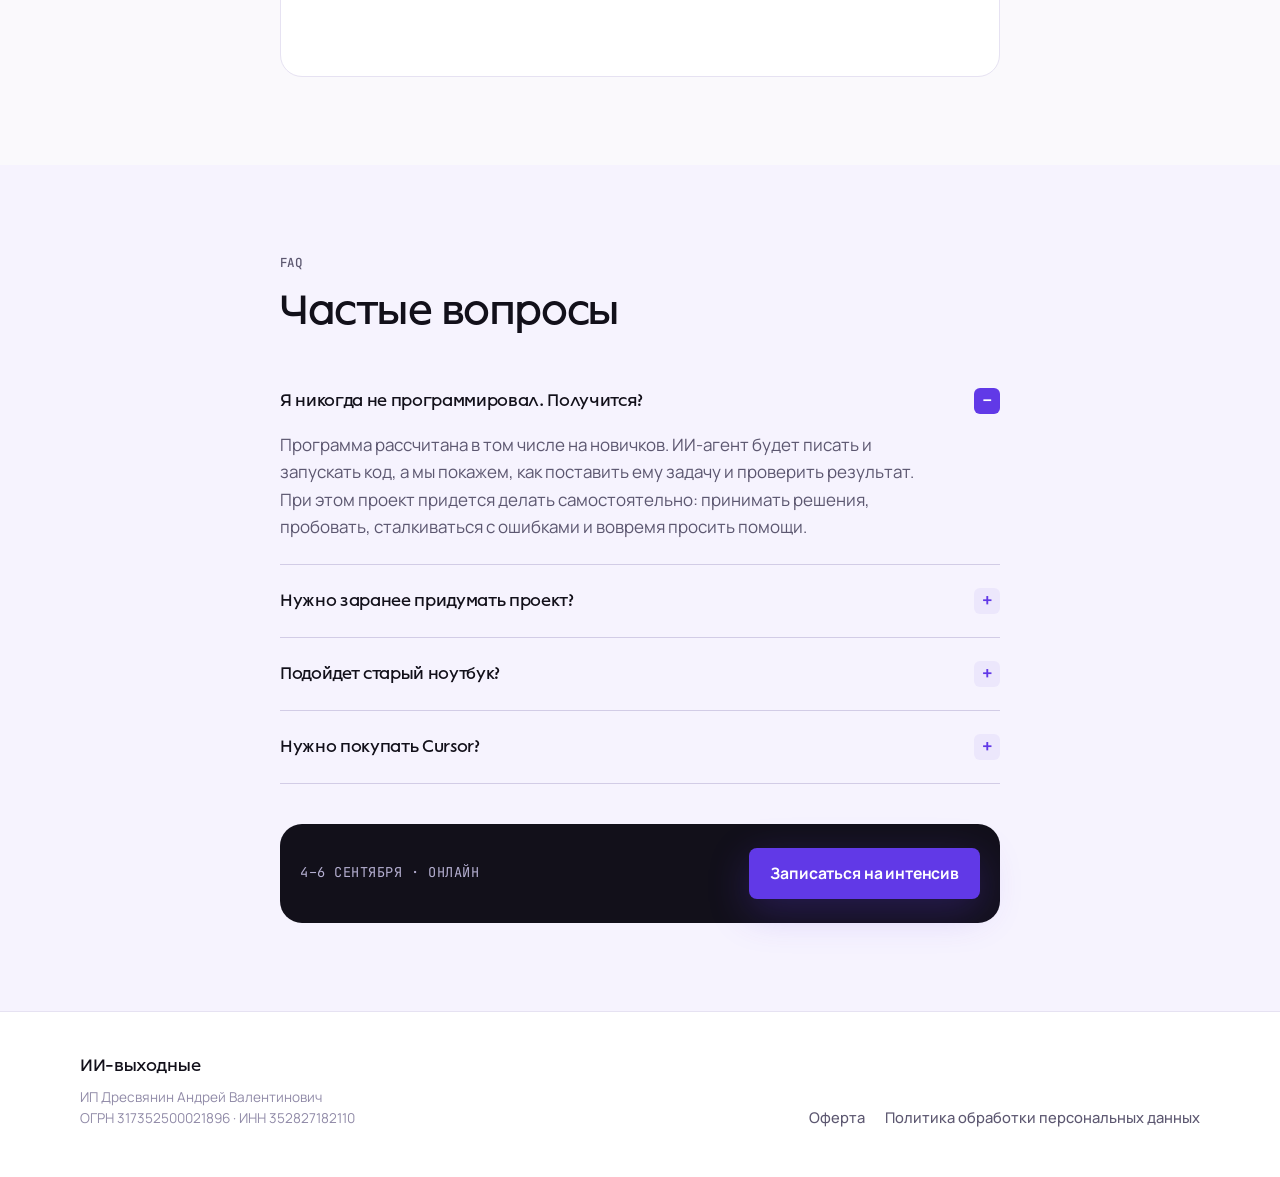
==== commit 4397e731: "Replace hero image with the new anons artwork. Co-authored-by: Cursor <cursoragent@cursor.com>" ====
--- a/ii-vyhodnye/index.html
+++ b/ii-vyhodnye/index.html
@@ -72,14 +72,17 @@
         </div>
 
         <div class="hero-visual reveal">
-          <img
-            class="hero-art"
-            src="assets/hero-ai.png?v=4"
-            alt="Иллюстрация: сборка ИИ-продукта за выходные"
-            width="863"
-            height="863"
-            decoding="async"
-          />
+          <picture>
+            <source srcset="assets/hero-ai.webp?v=5" type="image/webp" />
+            <img
+              class="hero-art"
+              src="assets/hero-ai.jpg?v=5"
+              alt="Иллюстрация: сборка ИИ-продукта за выходные"
+              width="1387"
+              height="1400"
+              decoding="async"
+            />
+          </picture>
         </div>
       </div>
     </section>
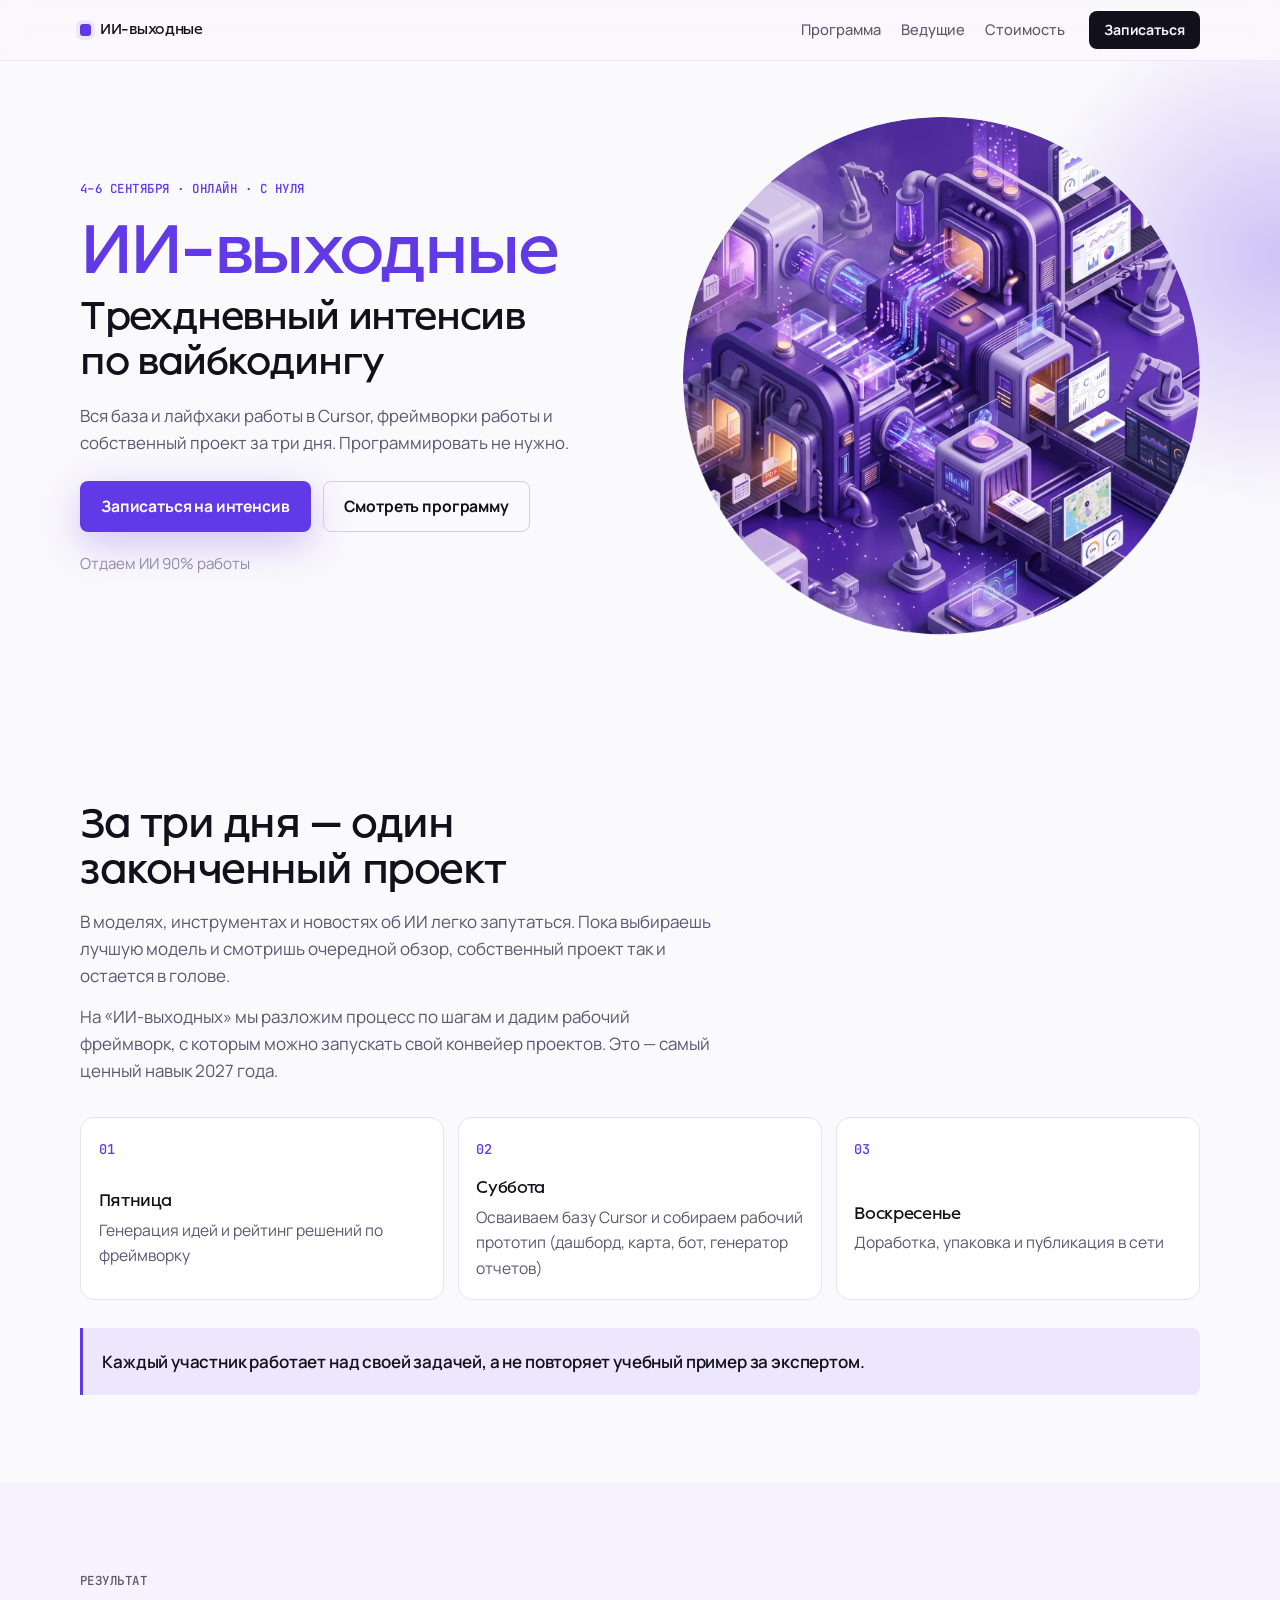
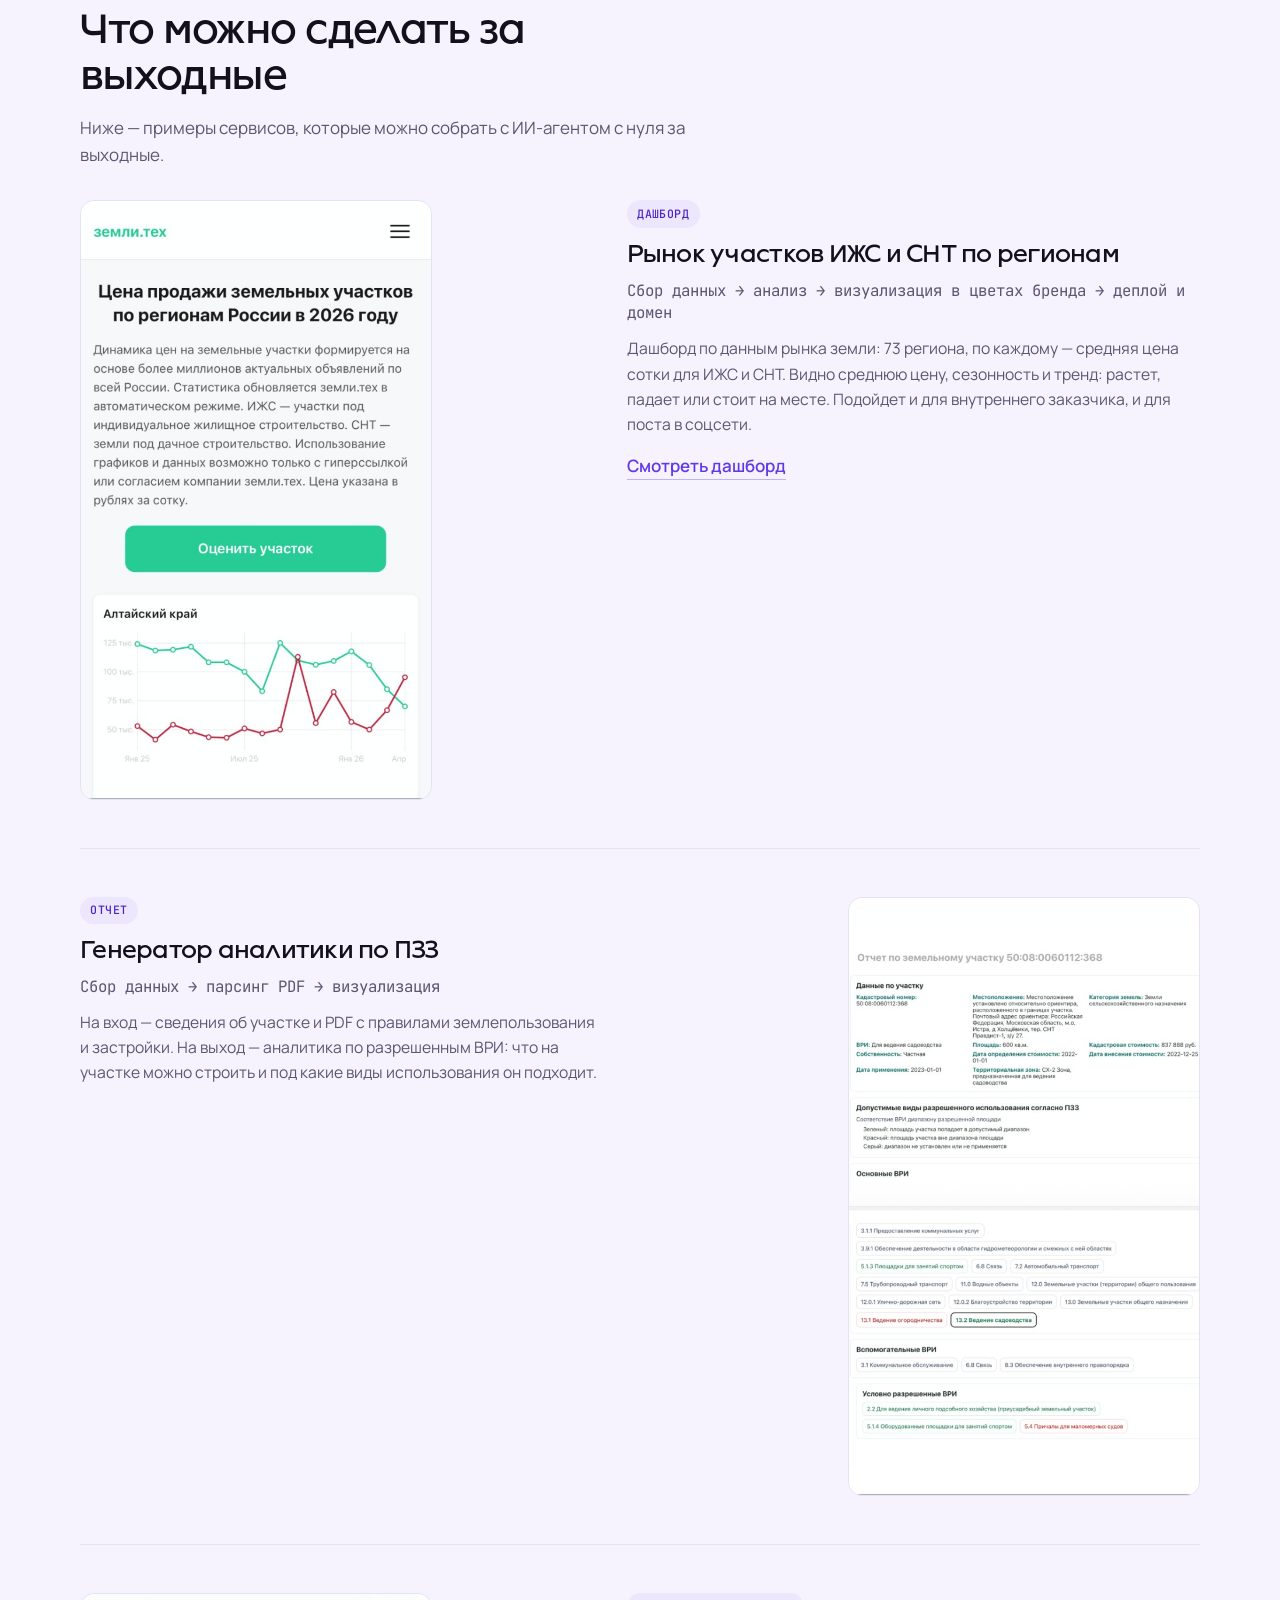
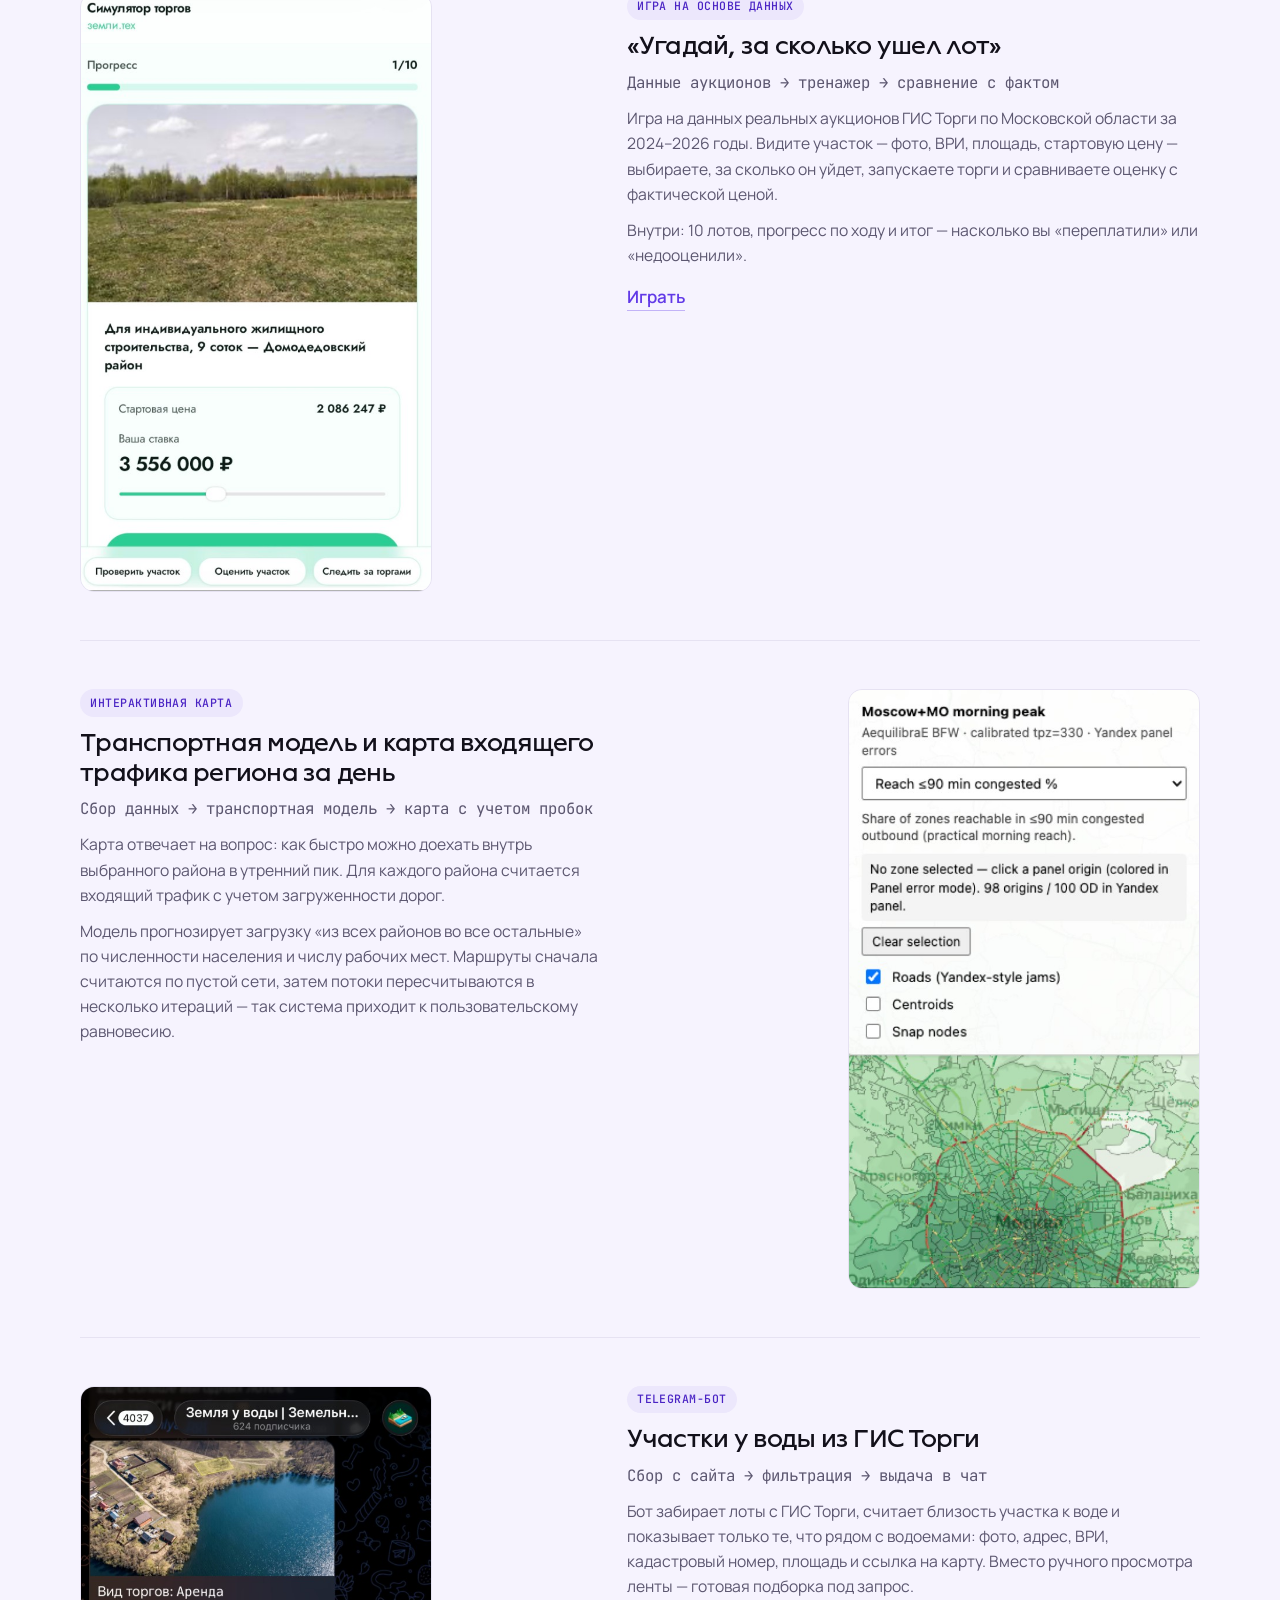
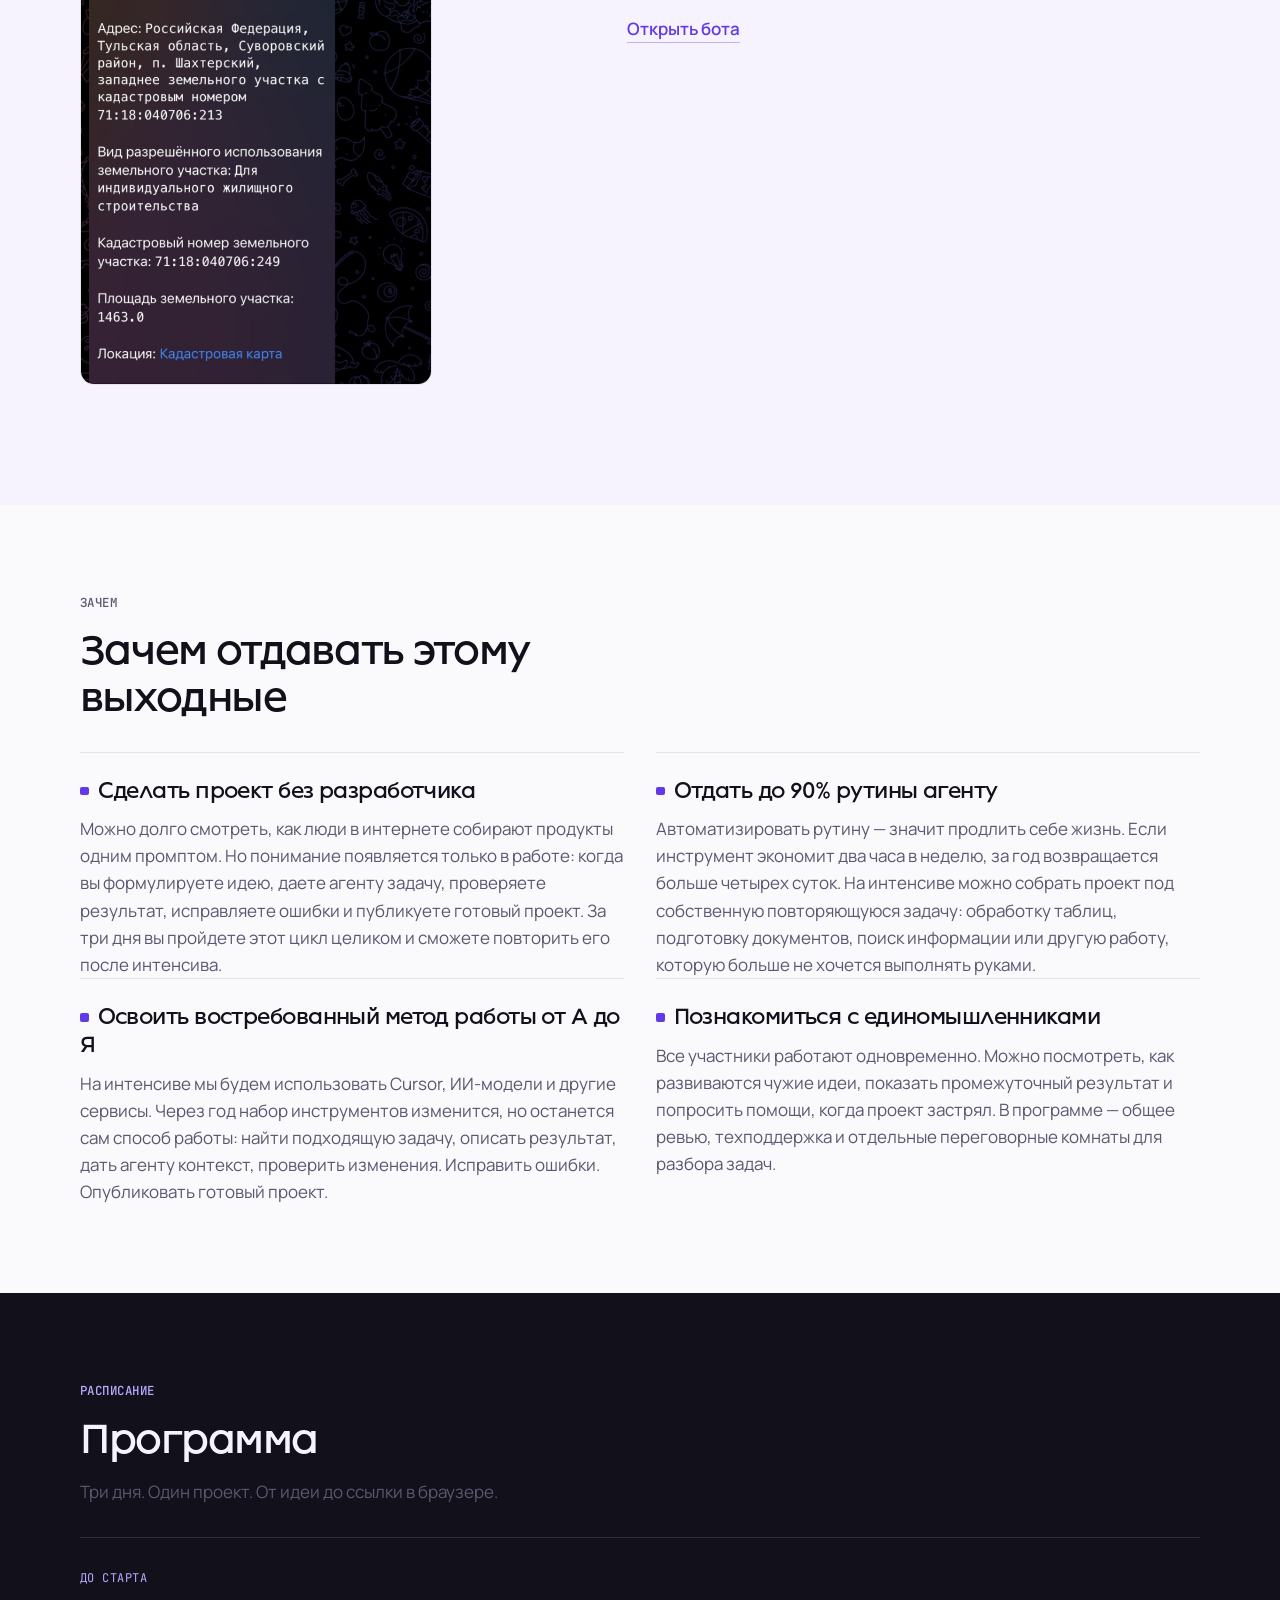
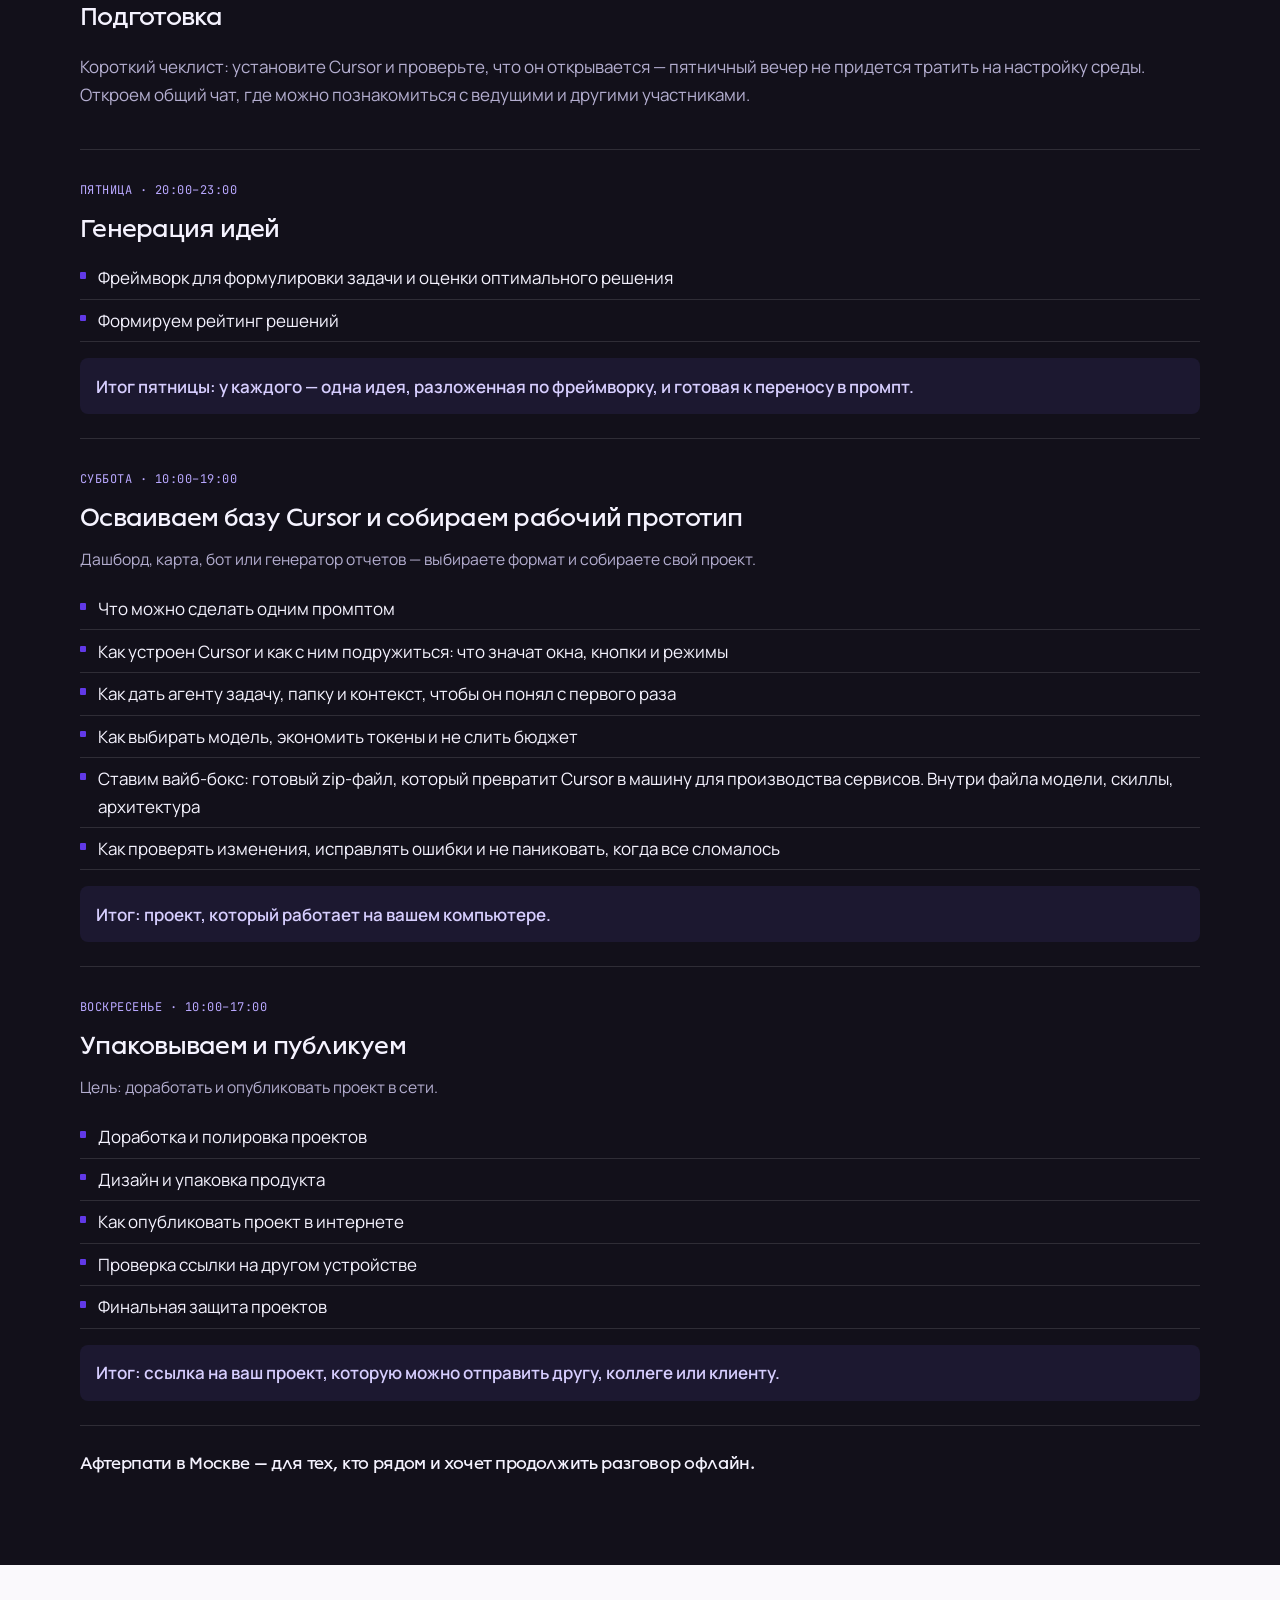
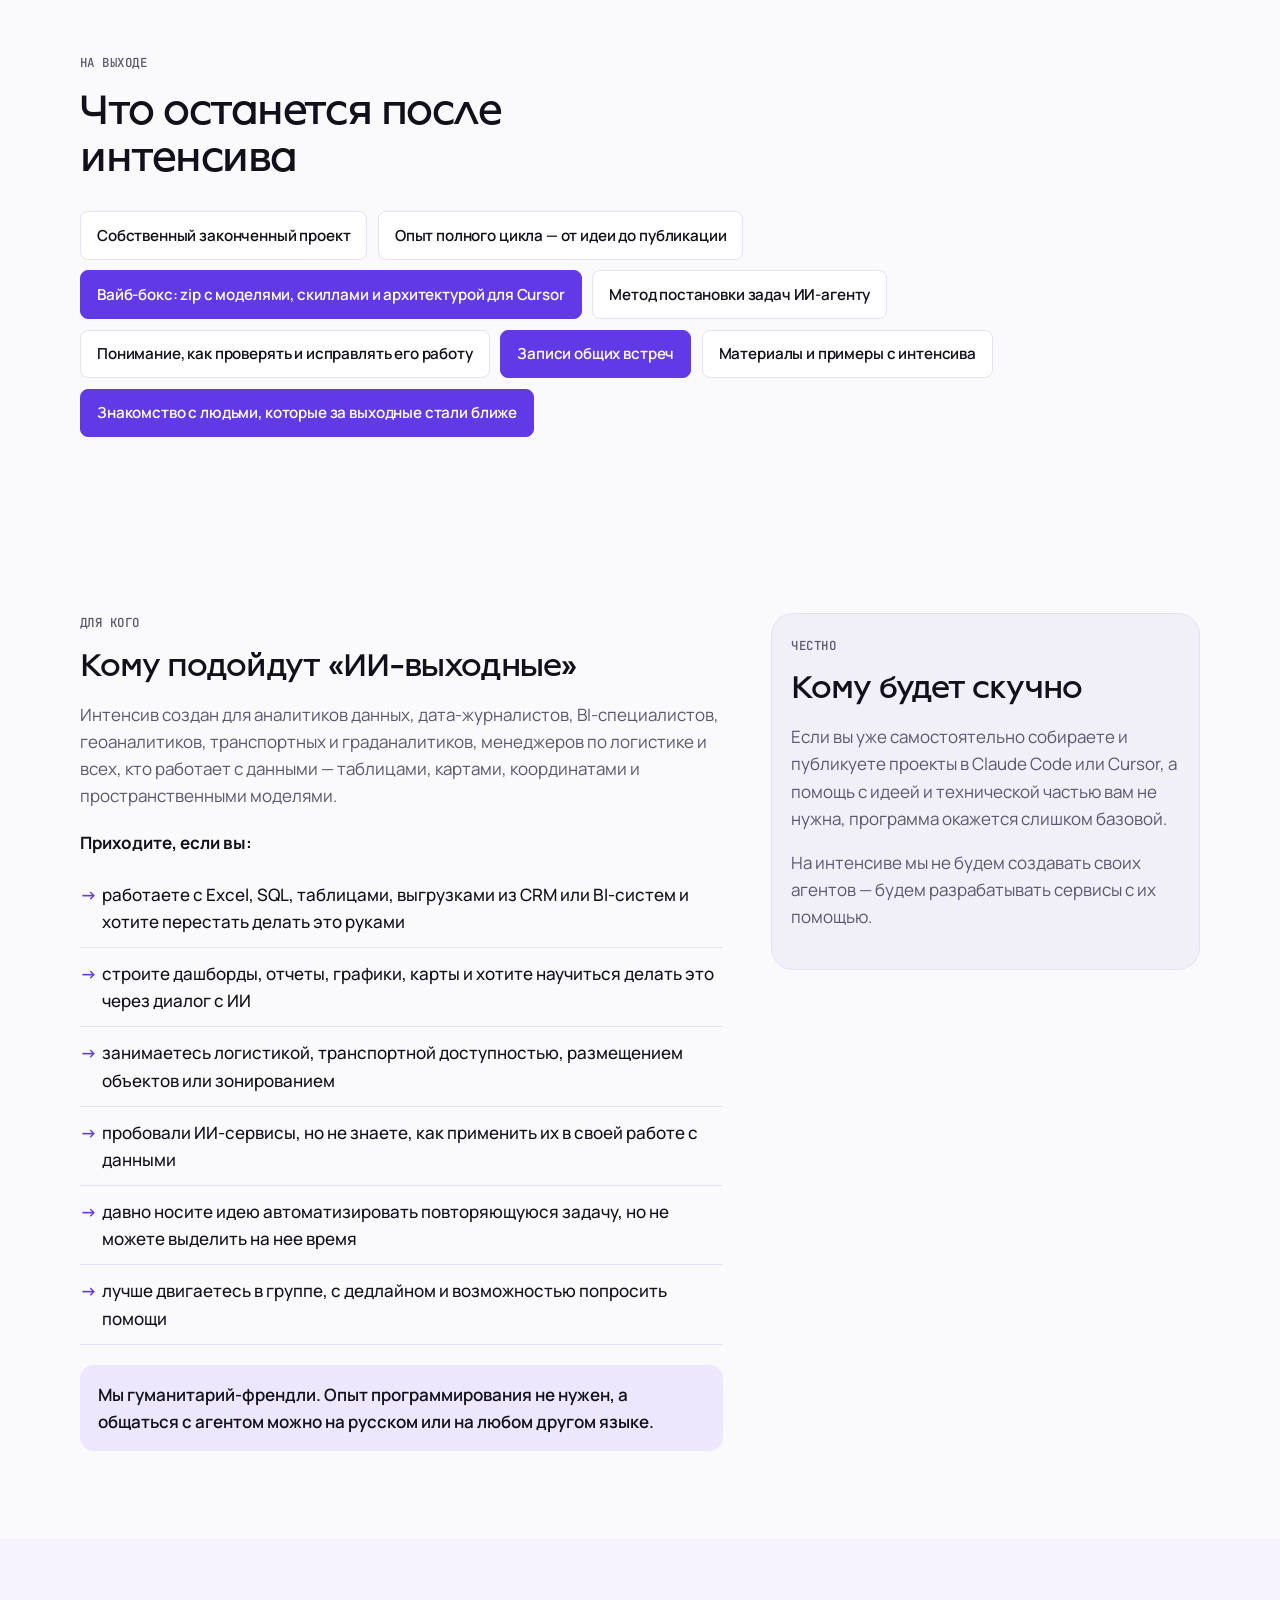
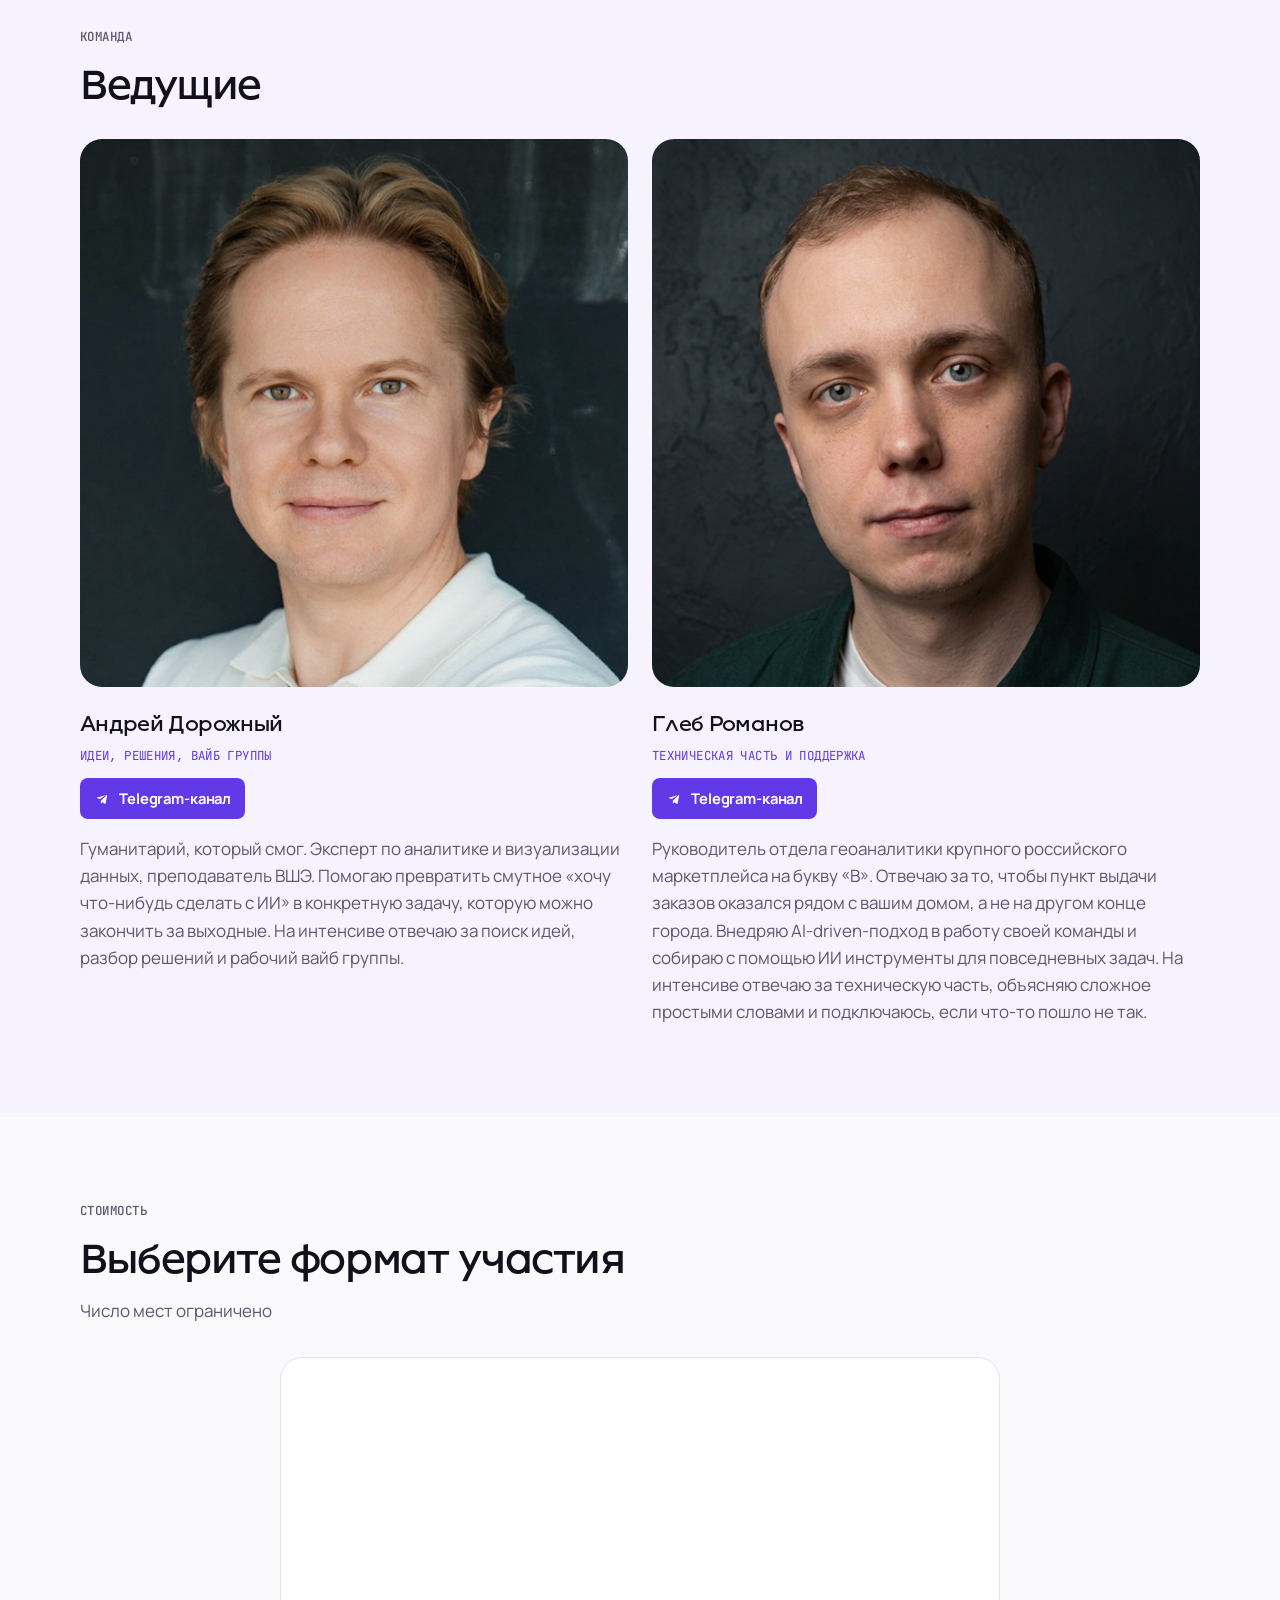
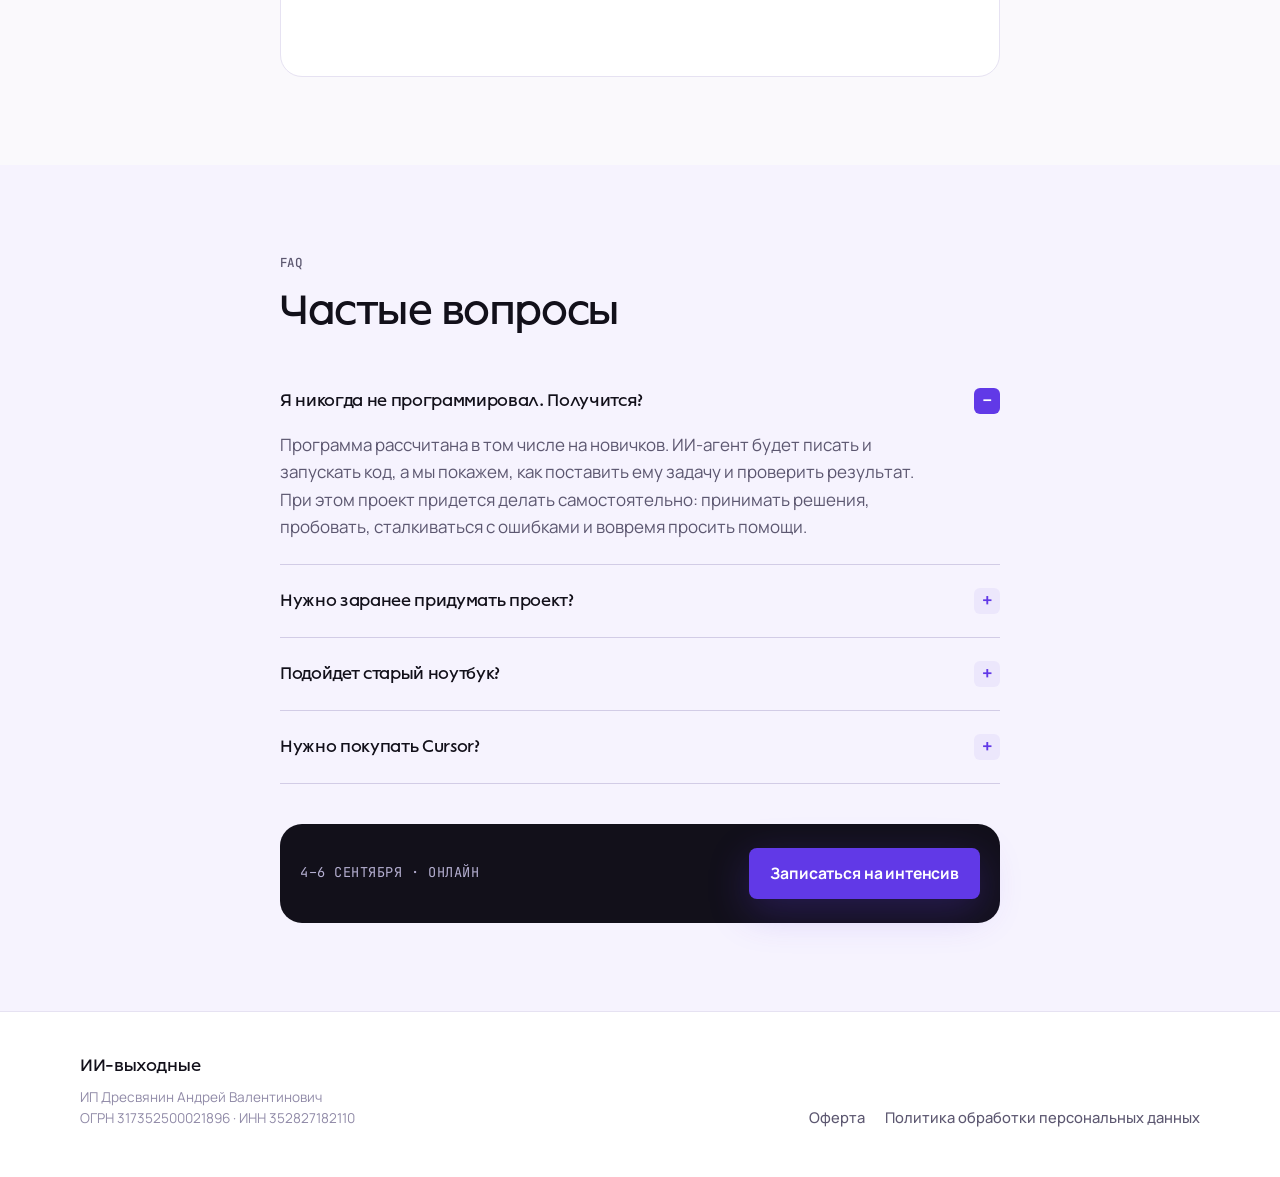
==== commit 995265a1: "Add link preview image and fix transport case title. Co-authored-by: Cursor <cursoragent@cursor.com>" ====
--- a/ii-vyhodnye/index.html
+++ b/ii-vyhodnye/index.html
@@ -6,6 +6,21 @@
   <title>ИИ-выходные — трехдневный интенсив по вайбкодингу</title>
   <meta name="description" content="Вся база и лайфхаки работы в Cursor, фреймворки работы и собственный проект за три дня. 4–6 сентября, онлайн. Программировать не нужно." />
   <meta name="theme-color" content="#6139E7" />
+  <link rel="canonical" href="https://vybeacademy.ru/ii-vyhodnye/" />
+  <meta property="og:type" content="website" />
+  <meta property="og:locale" content="ru_RU" />
+  <meta property="og:url" content="https://vybeacademy.ru/ii-vyhodnye/" />
+  <meta property="og:title" content="ИИ-выходные — трехдневный интенсив по вайбкодингу" />
+  <meta property="og:description" content="Вся база и лайфхаки работы в Cursor, фреймворки работы и собственный проект за три дня. 4–6 сентября, онлайн. Программировать не нужно." />
+  <meta property="og:image" content="https://vybeacademy.ru/ii-vyhodnye/assets/og.jpg" />
+  <meta property="og:image:type" content="image/jpeg" />
+  <meta property="og:image:width" content="1920" />
+  <meta property="og:image:height" content="1080" />
+  <meta property="og:image:alt" content="ИИ-выходные — трехдневный интенсив по вайбкодингу" />
+  <meta name="twitter:card" content="summary_large_image" />
+  <meta name="twitter:title" content="ИИ-выходные — трехдневный интенсив по вайбкодингу" />
+  <meta name="twitter:description" content="Вся база и лайфхаки работы в Cursor, фреймворки работы и собственный проект за три дня. 4–6 сентября, онлайн. Программировать не нужно." />
+  <meta name="twitter:image" content="https://vybeacademy.ru/ii-vyhodnye/assets/og.jpg" />
   <link rel="icon" href="assets/favicons/favicon.ico" sizes="any" />
   <link rel="icon" type="image/png" sizes="32x32" href="assets/favicons/favicon-32x32.png" />
   <link rel="icon" type="image/png" sizes="16x16" href="assets/favicons/favicon-16x16.png" />
@@ -243,7 +258,7 @@
             </div>
             <div class="case-body">
               <span class="case-badge">Интерактивная карта</span>
-              <h3>Транспортная модель и карта входящего трафика за час</h3>
+              <h3>Транспортная модель и карта входящего трафика региона за день</h3>
               <p class="case-pipe">Сбор данных → транспортная модель → карта с учетом пробок</p>
               <p>
                 Карта отвечает на вопрос: как быстро можно доехать внутрь выбранного района
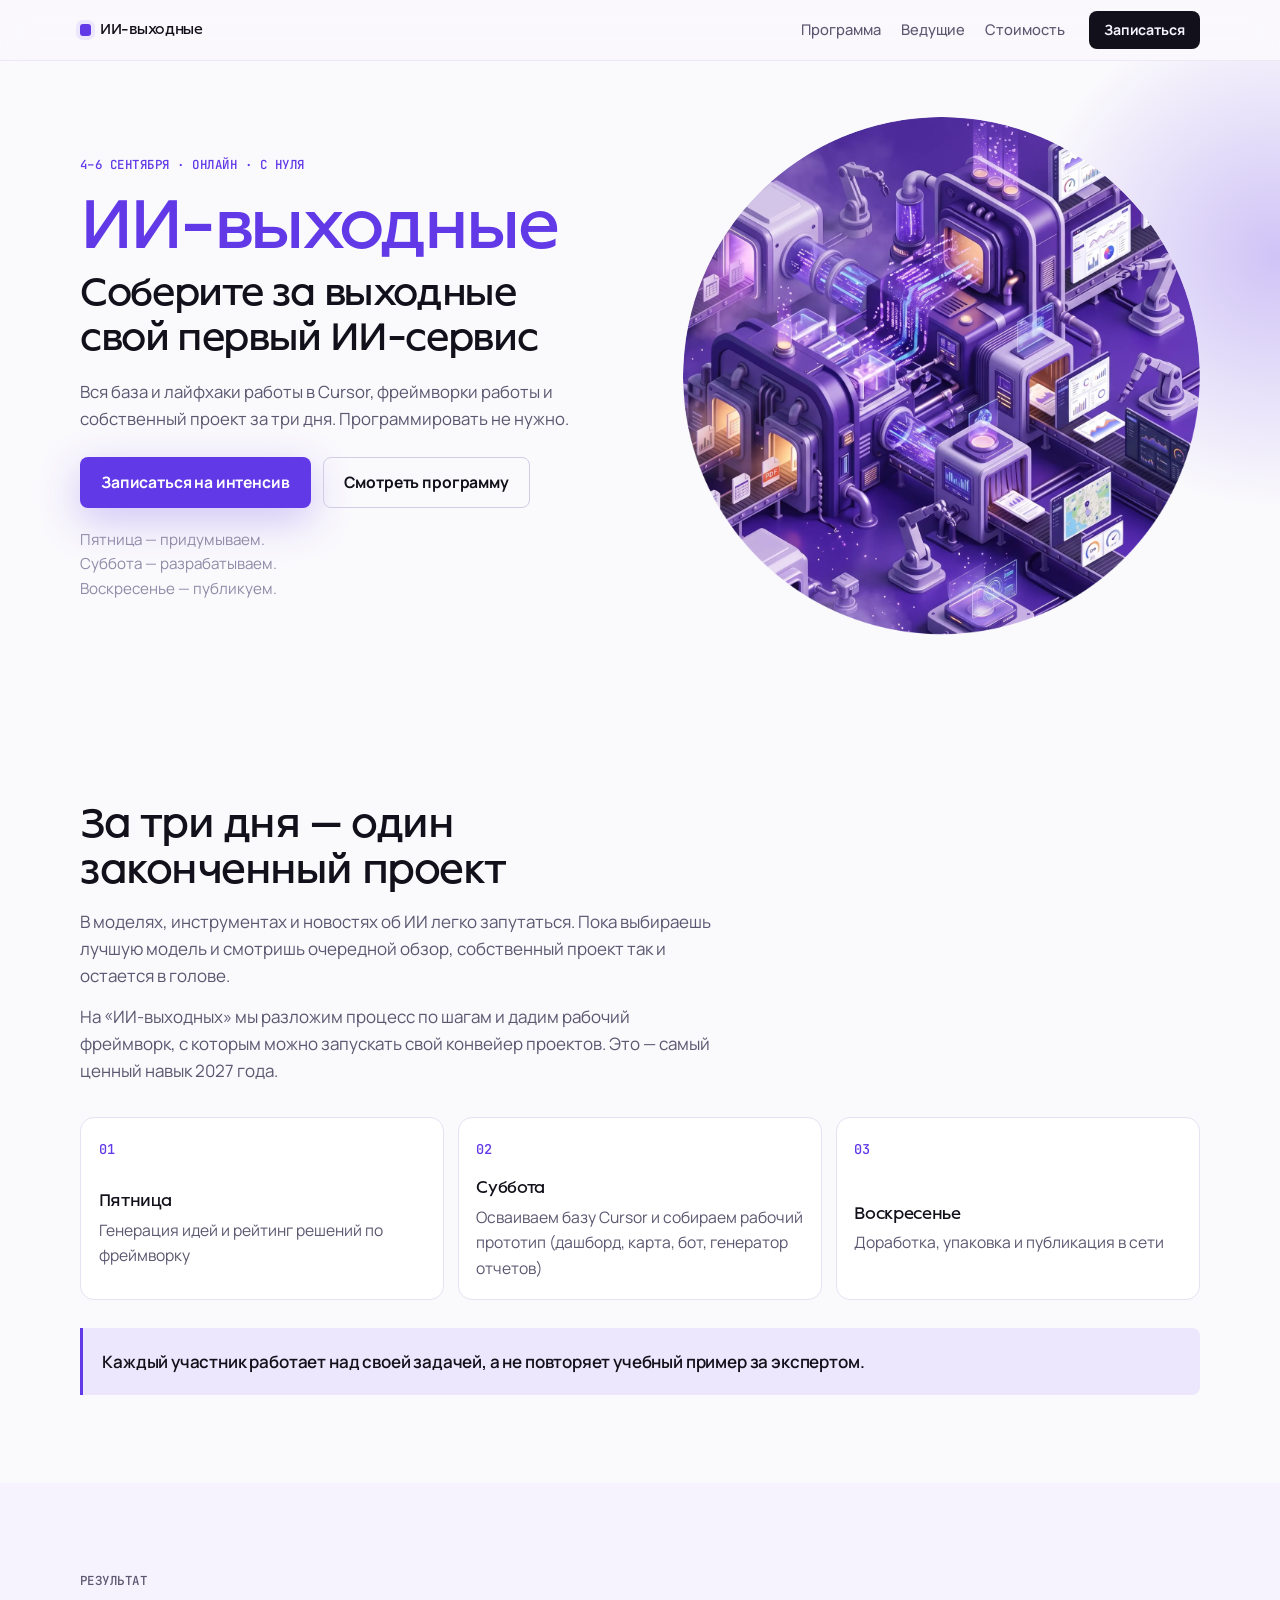
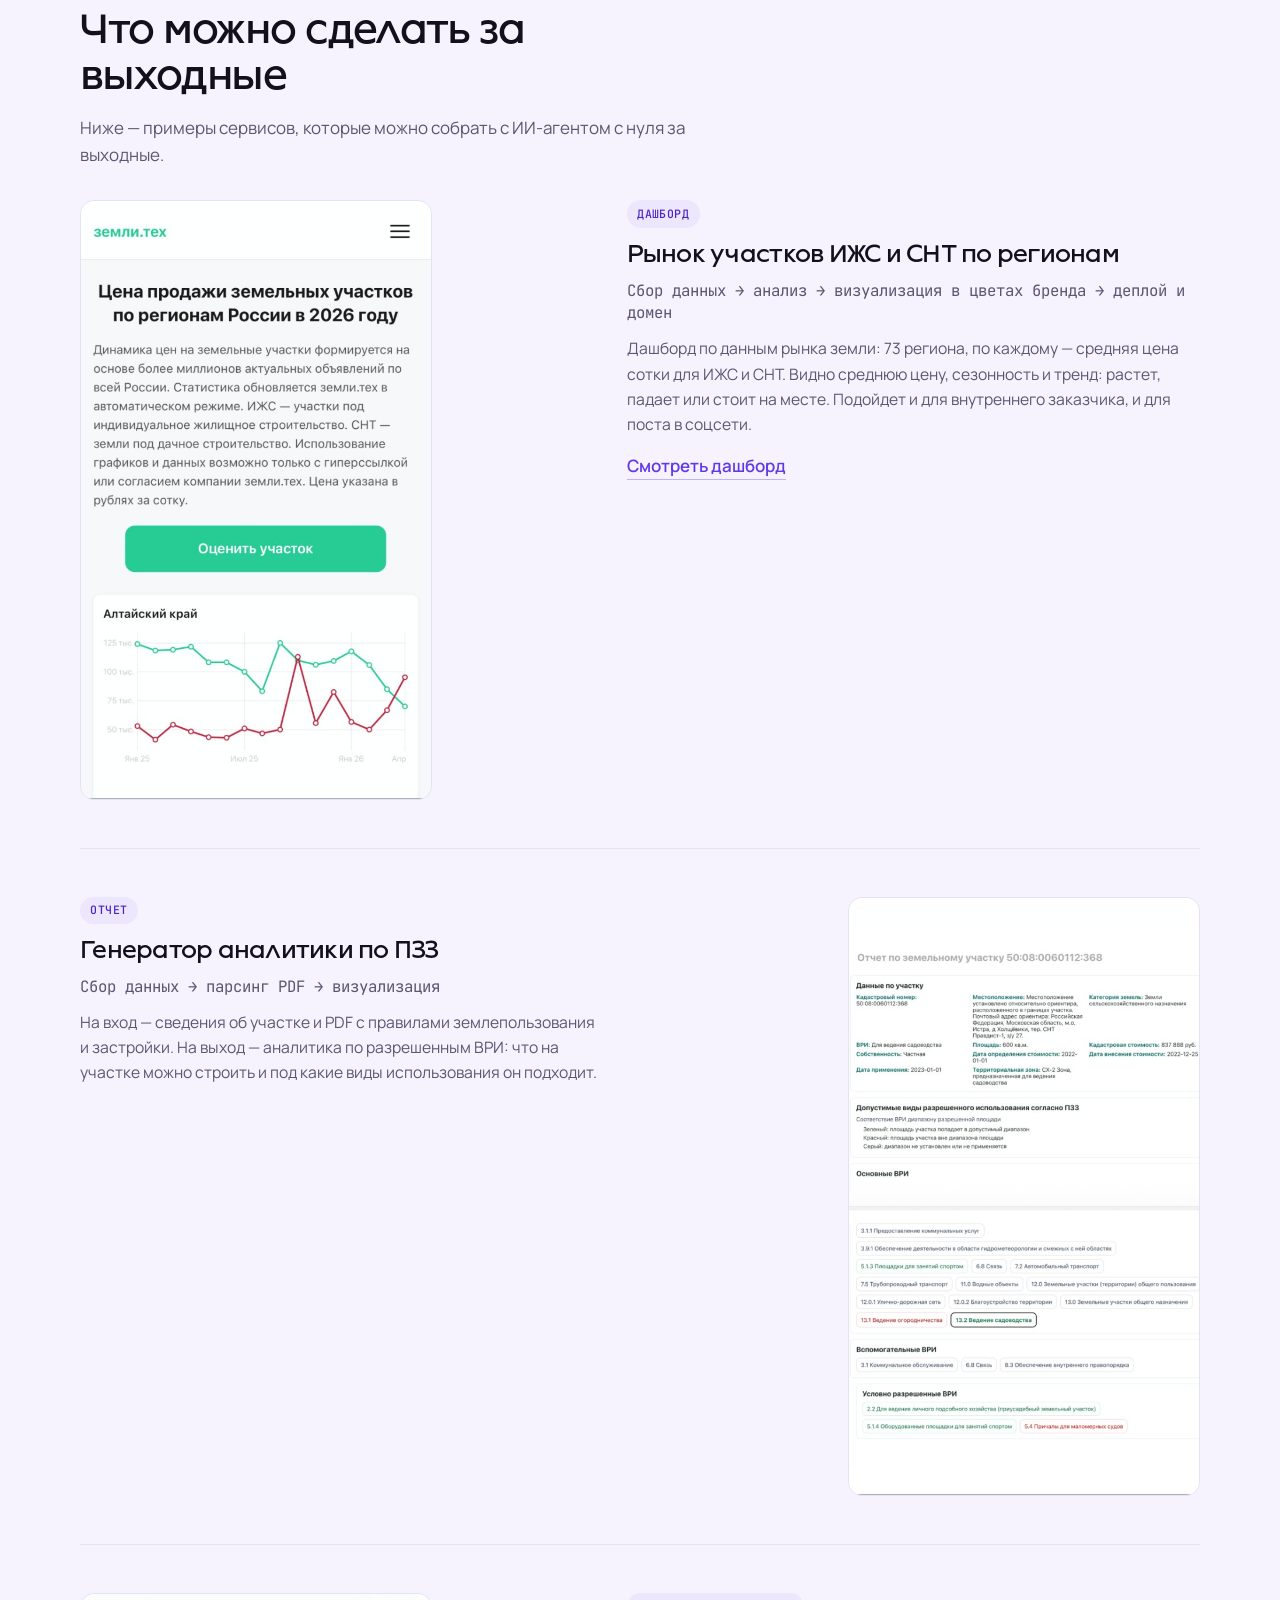
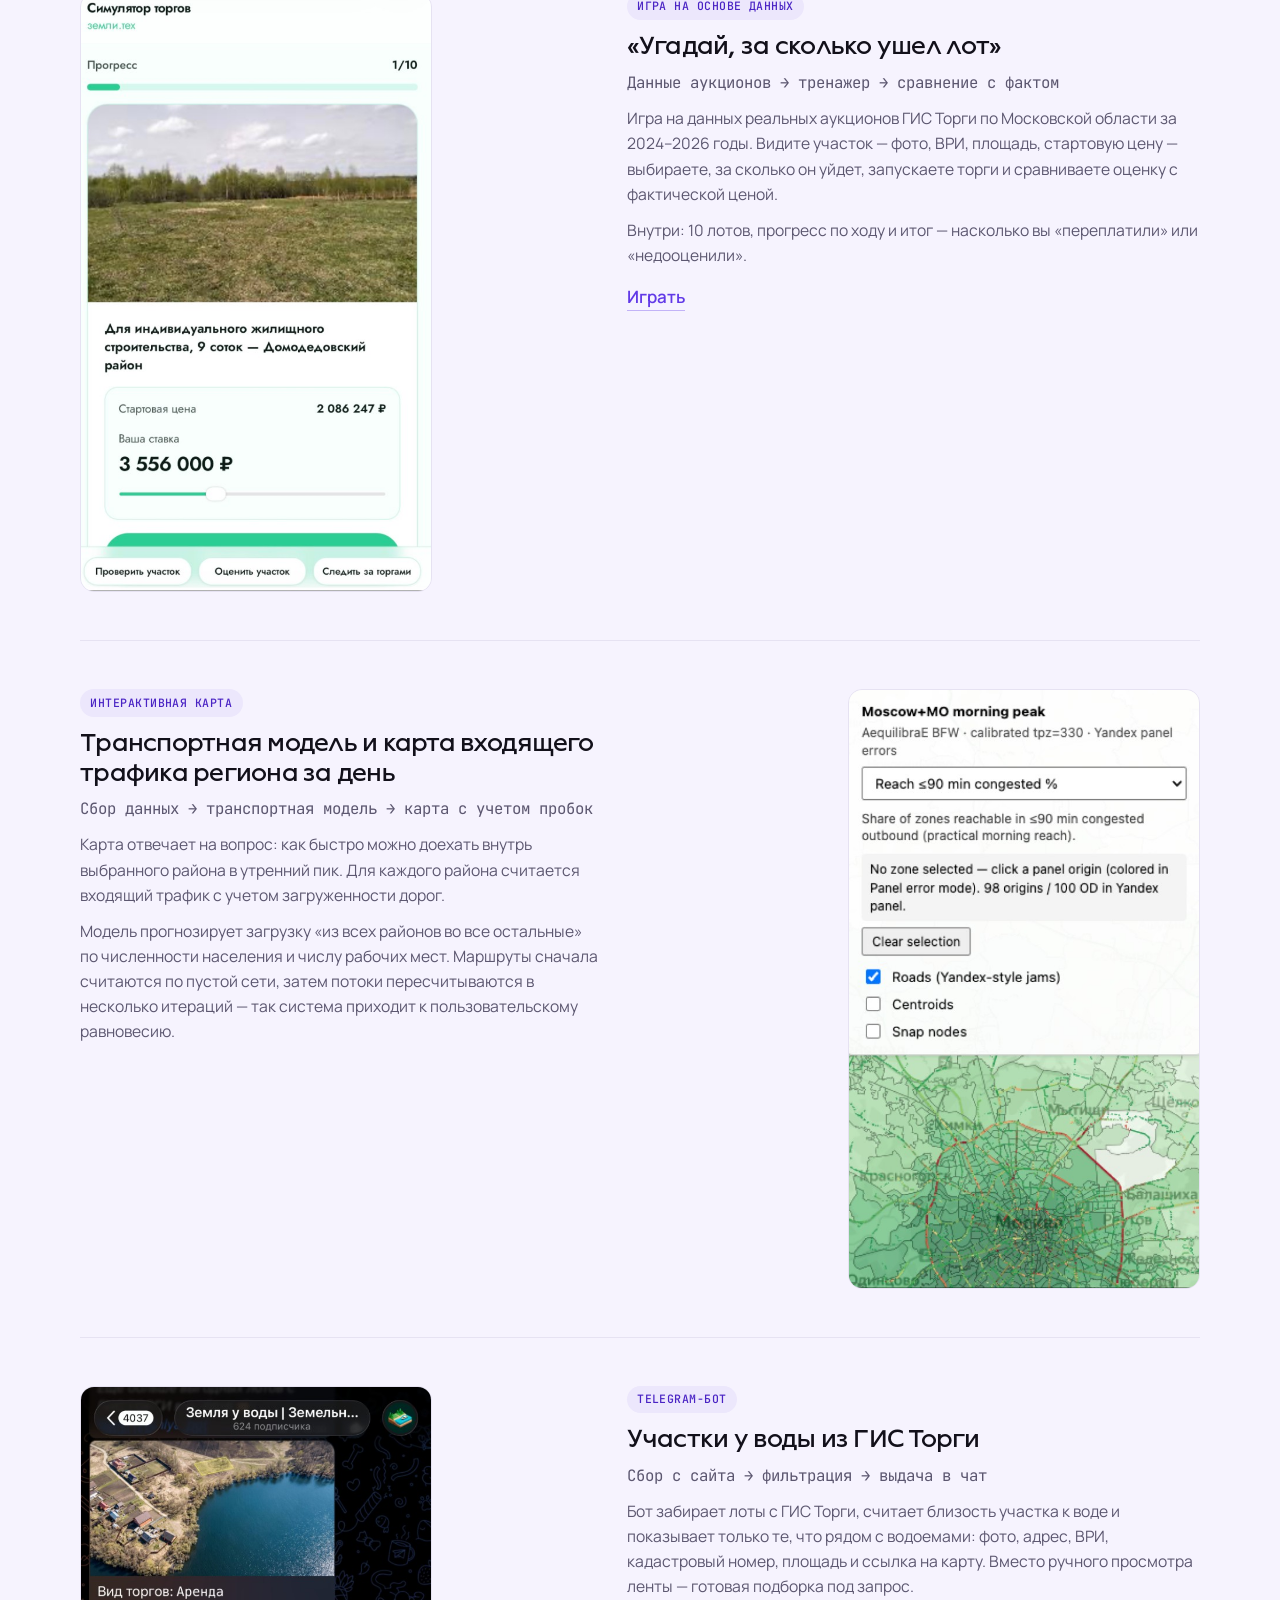
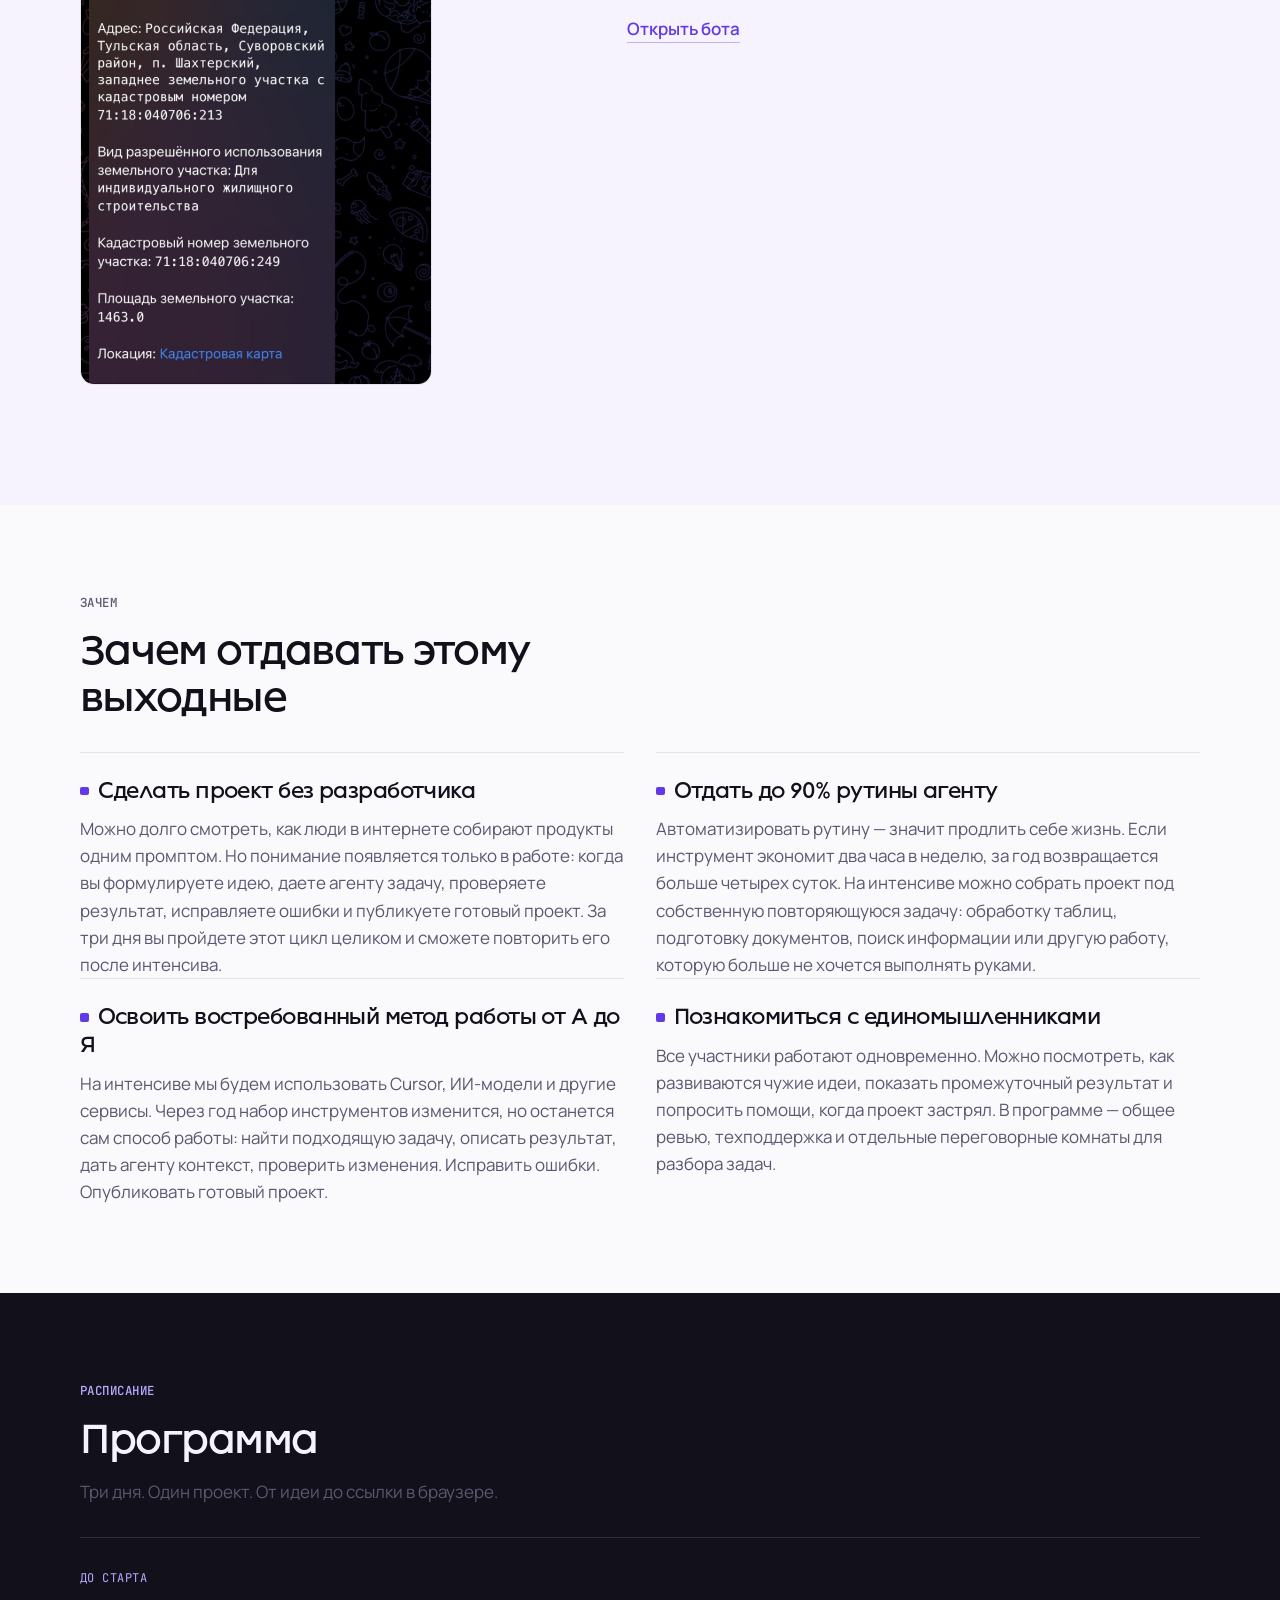
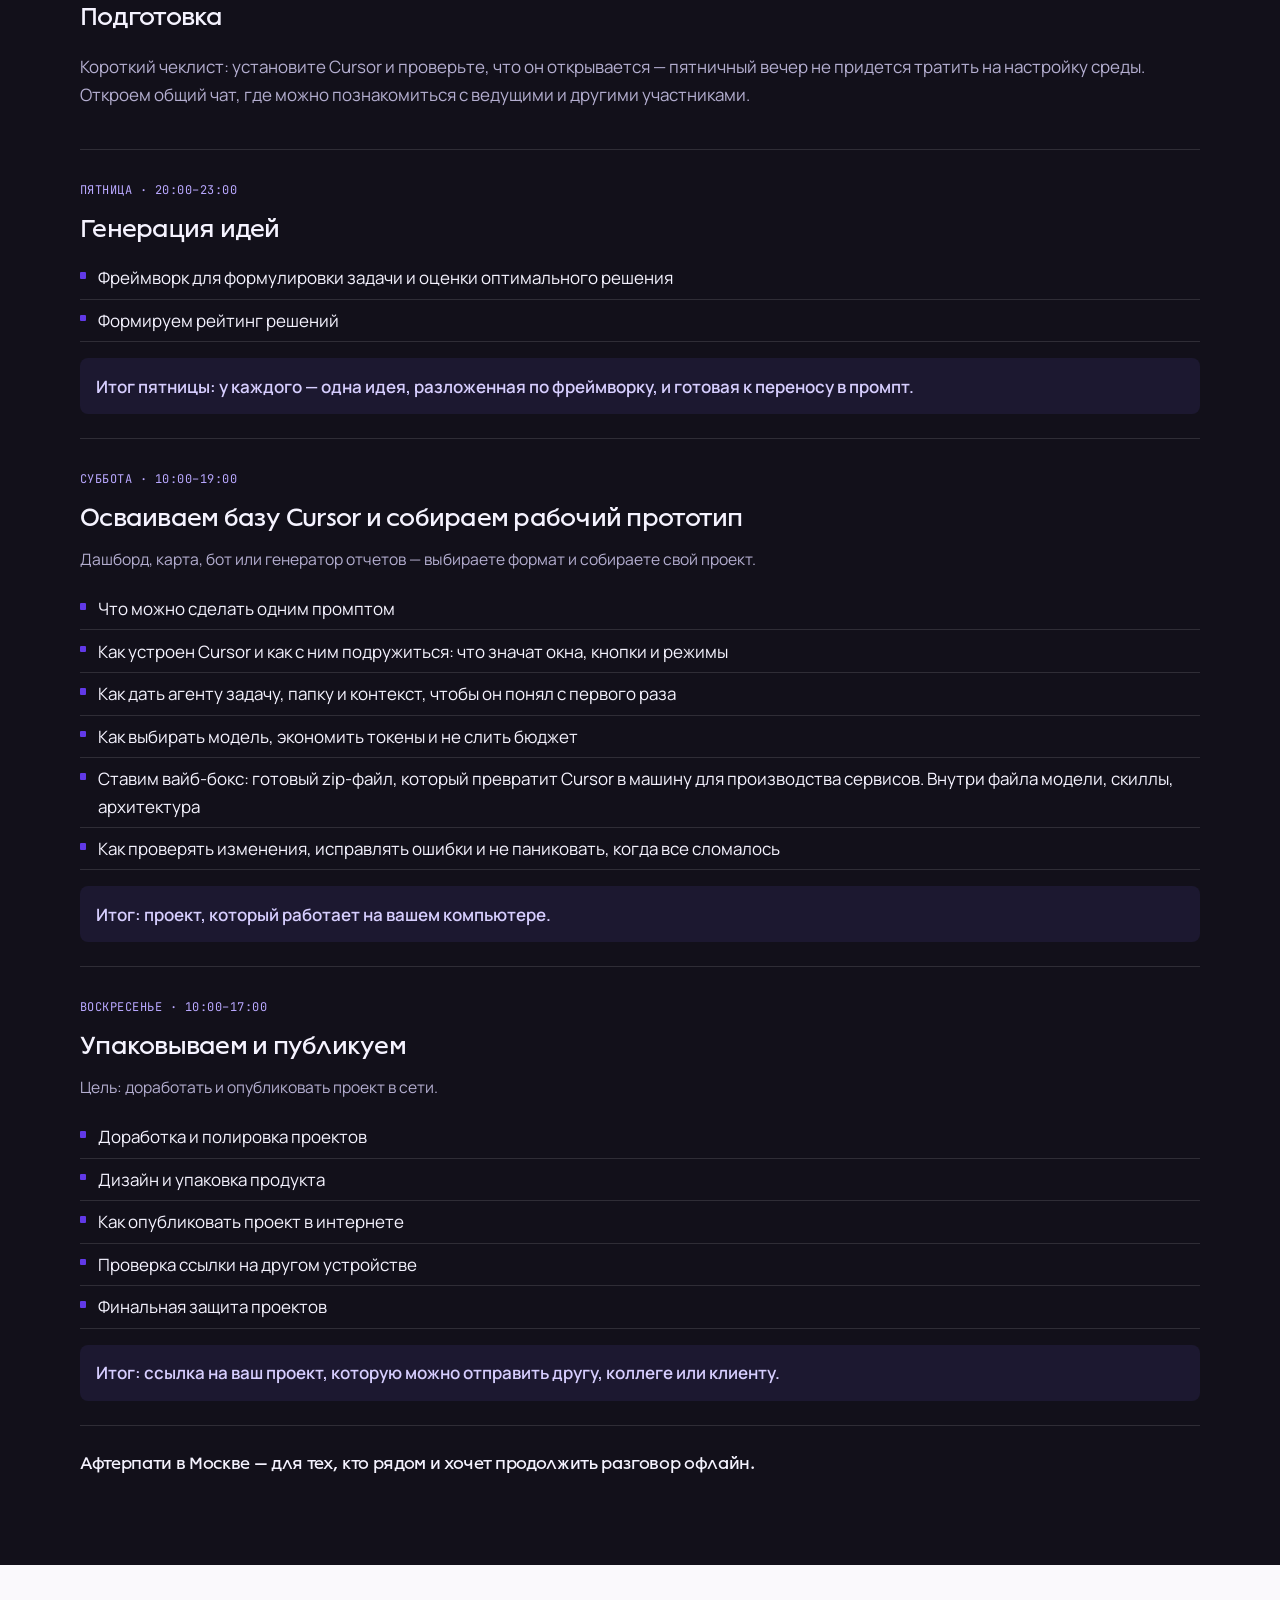
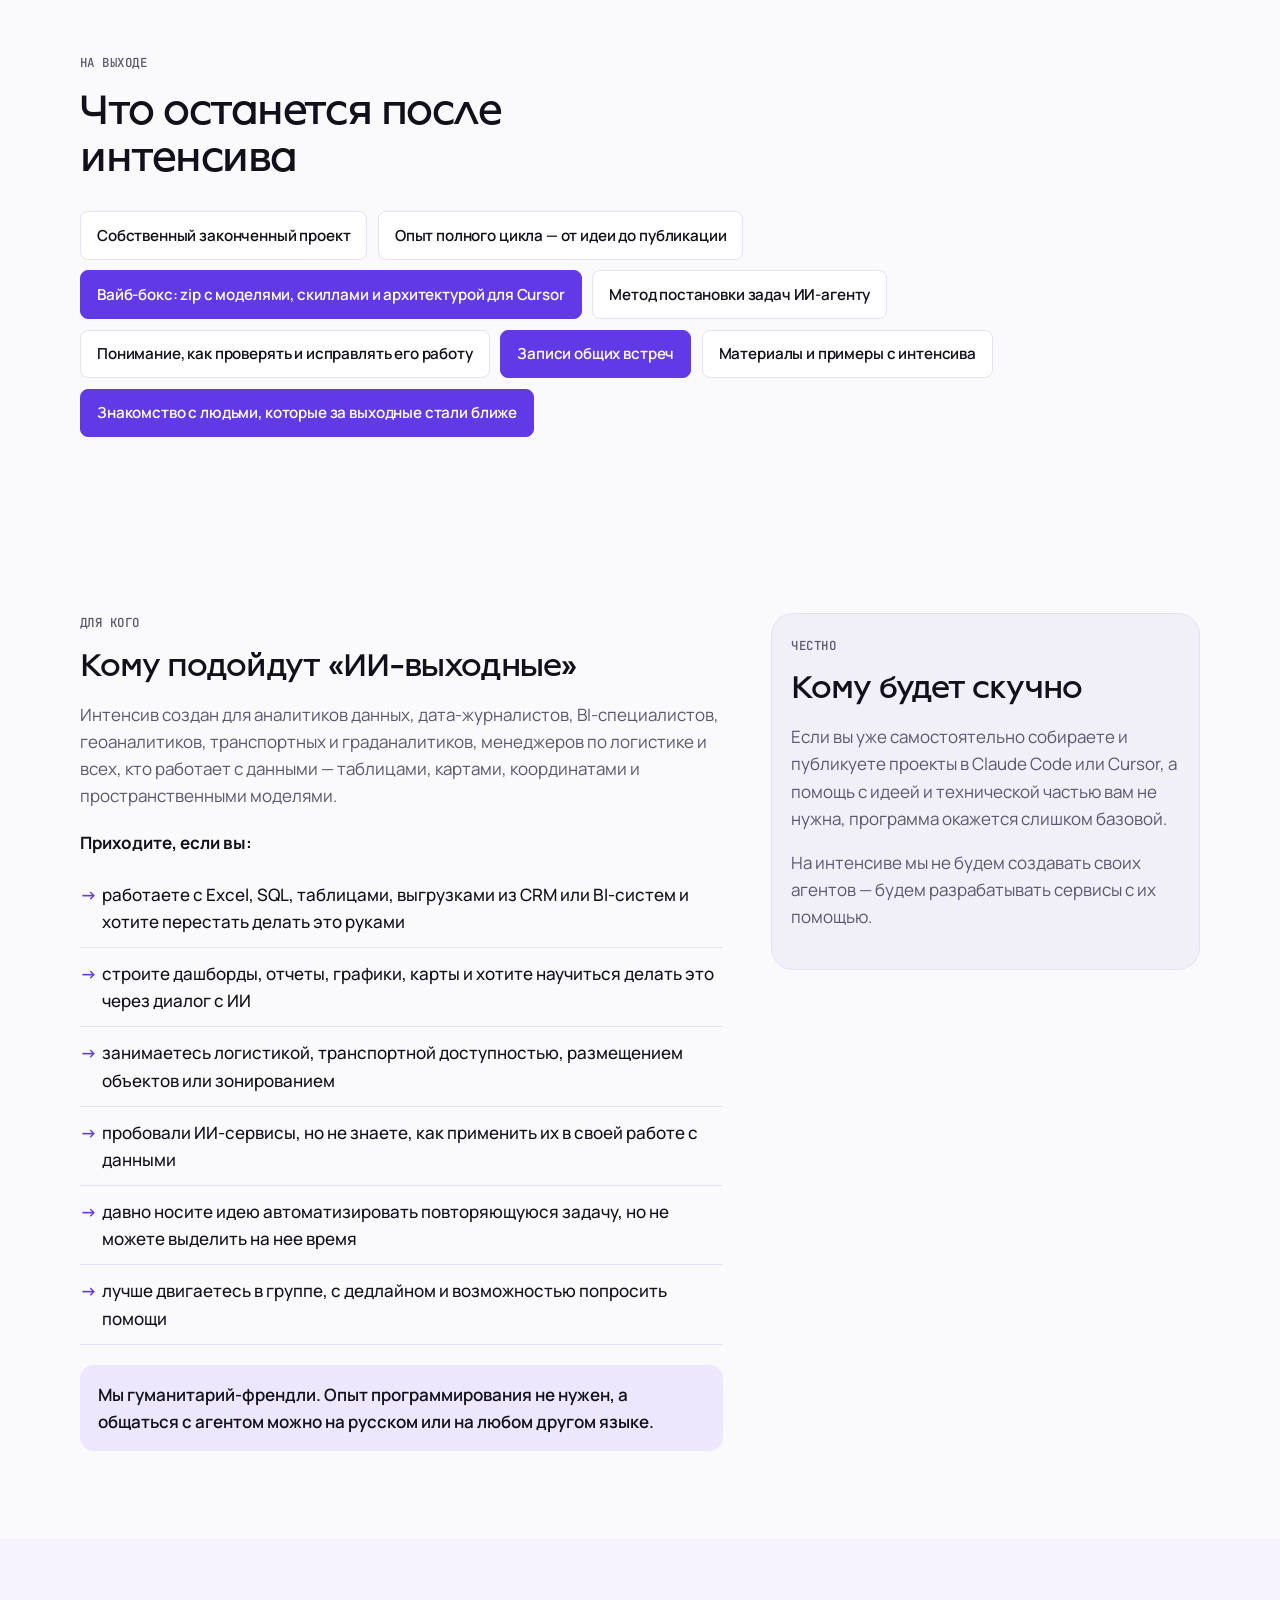
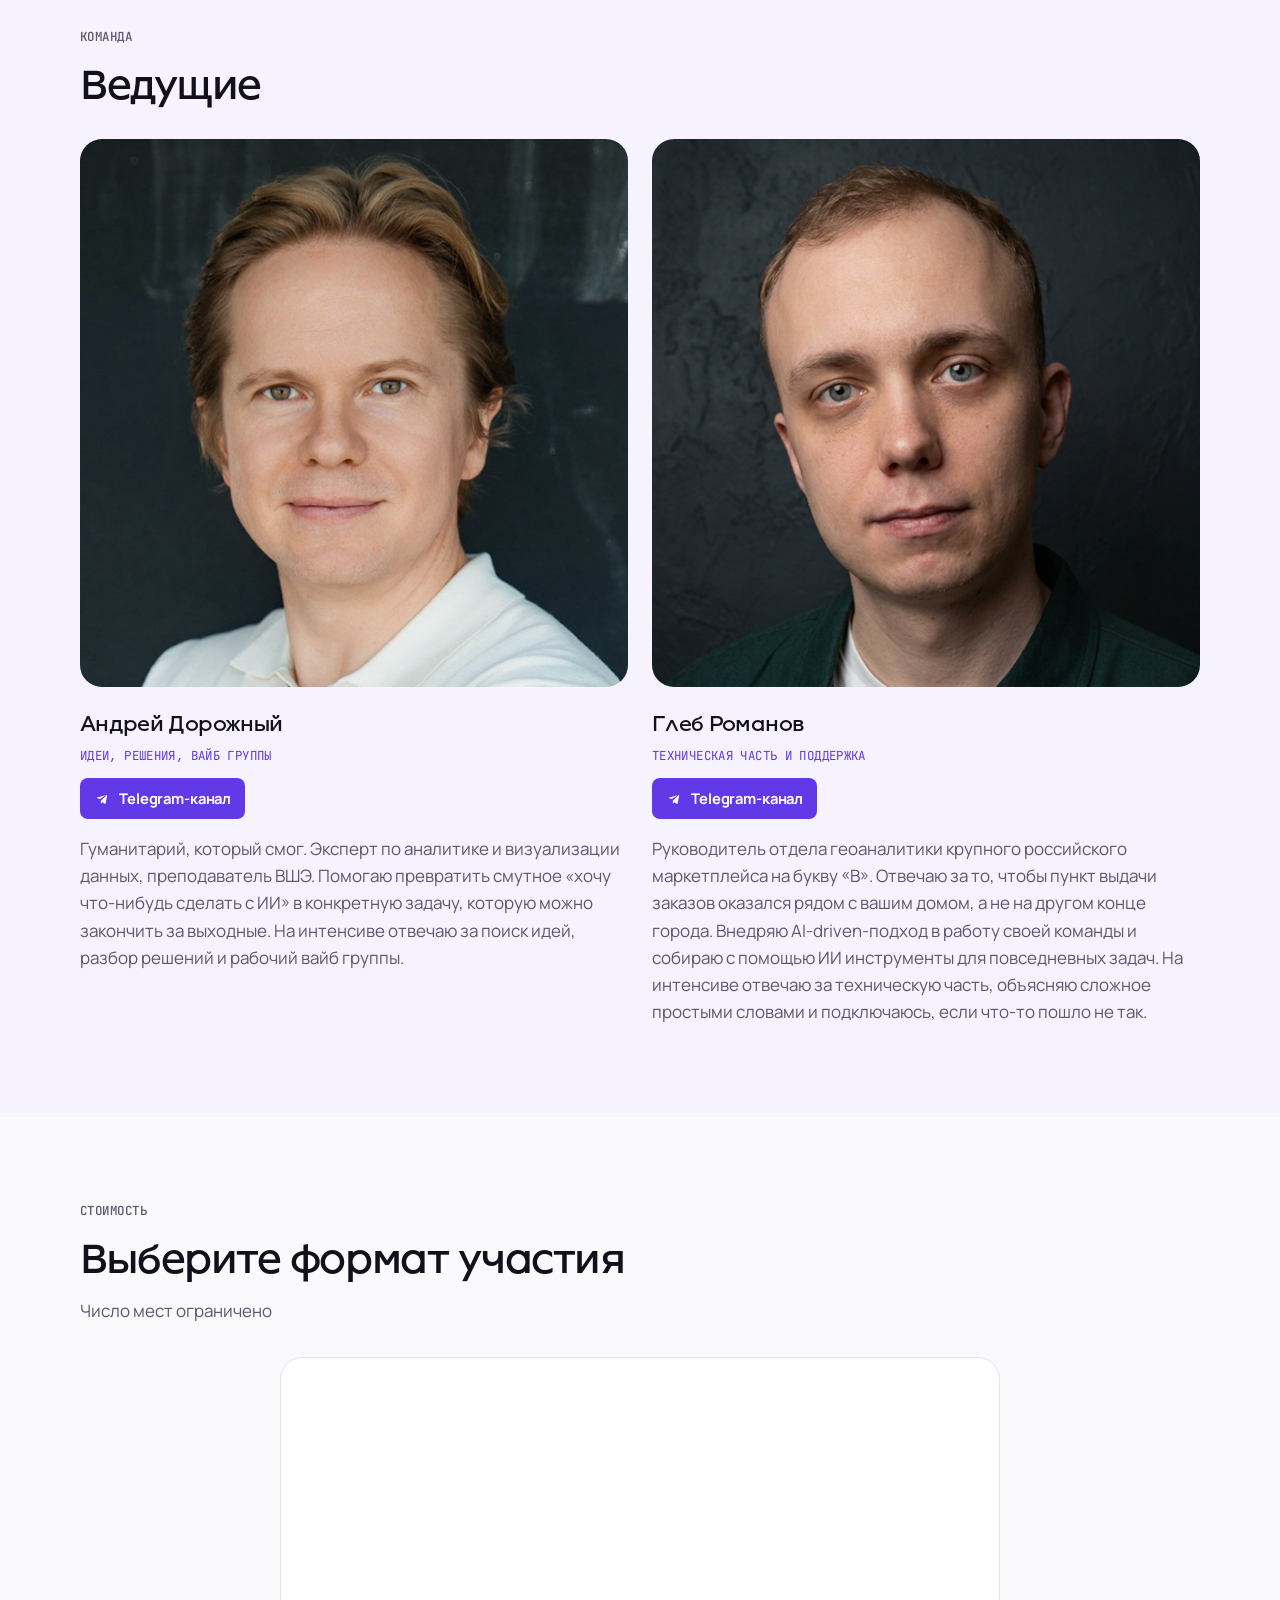
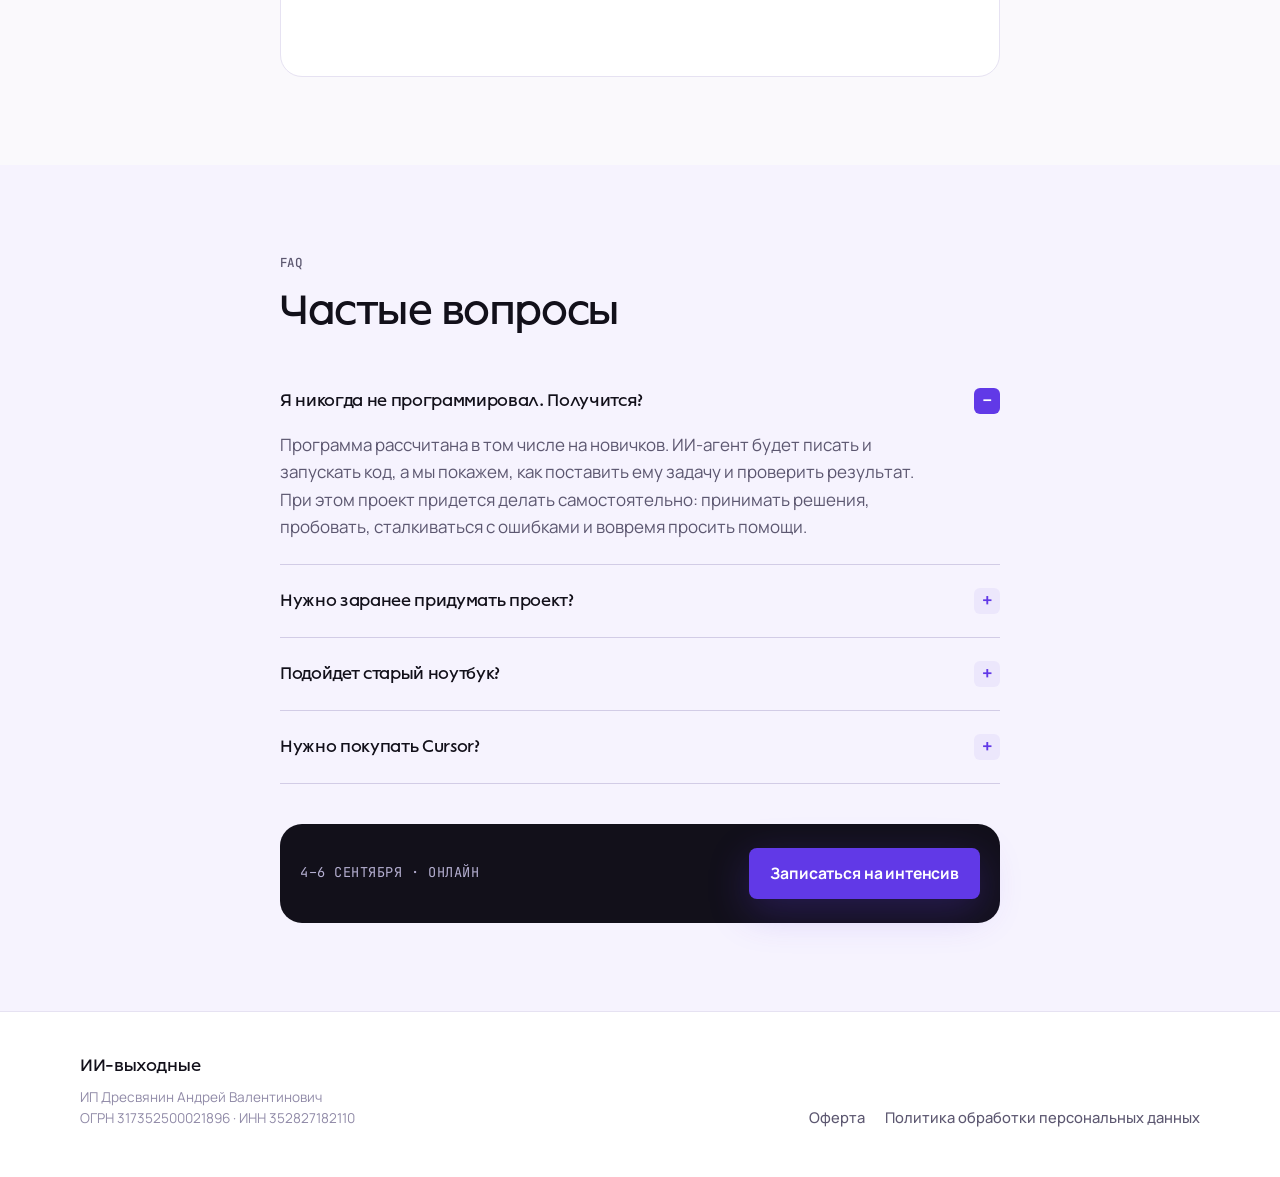
==== commit 1cd655db: "Update hero headline and weekend schedule tagline. Co-authored-by: Cursor <cursoragent@cursor.com>" ====
--- a/ii-vyhodnye/index.html
+++ b/ii-vyhodnye/index.html
@@ -3,22 +3,22 @@
 <head>
   <meta charset="UTF-8" />
   <meta name="viewport" content="width=device-width, initial-scale=1" />
-  <title>ИИ-выходные — трехдневный интенсив по вайбкодингу</title>
+  <title>ИИ-выходные — соберите за выходные свой первый ИИ-сервис</title>
   <meta name="description" content="Вся база и лайфхаки работы в Cursor, фреймворки работы и собственный проект за три дня. 4–6 сентября, онлайн. Программировать не нужно." />
   <meta name="theme-color" content="#6139E7" />
   <link rel="canonical" href="https://vybeacademy.ru/ii-vyhodnye/" />
   <meta property="og:type" content="website" />
   <meta property="og:locale" content="ru_RU" />
   <meta property="og:url" content="https://vybeacademy.ru/ii-vyhodnye/" />
-  <meta property="og:title" content="ИИ-выходные — трехдневный интенсив по вайбкодингу" />
+  <meta property="og:title" content="ИИ-выходные — соберите за выходные свой первый ИИ-сервис" />
   <meta property="og:description" content="Вся база и лайфхаки работы в Cursor, фреймворки работы и собственный проект за три дня. 4–6 сентября, онлайн. Программировать не нужно." />
   <meta property="og:image" content="https://vybeacademy.ru/ii-vyhodnye/assets/og.jpg" />
   <meta property="og:image:type" content="image/jpeg" />
   <meta property="og:image:width" content="1920" />
   <meta property="og:image:height" content="1080" />
-  <meta property="og:image:alt" content="ИИ-выходные — трехдневный интенсив по вайбкодингу" />
+  <meta property="og:image:alt" content="ИИ-выходные — соберите за выходные свой первый ИИ-сервис" />
   <meta name="twitter:card" content="summary_large_image" />
-  <meta name="twitter:title" content="ИИ-выходные — трехдневный интенсив по вайбкодингу" />
+  <meta name="twitter:title" content="ИИ-выходные — соберите за выходные свой первый ИИ-сервис" />
   <meta name="twitter:description" content="Вся база и лайфхаки работы в Cursor, фреймворки работы и собственный проект за три дня. 4–6 сентября, онлайн. Программировать не нужно." />
   <meta name="twitter:image" content="https://vybeacademy.ru/ii-vyhodnye/assets/og.jpg" />
   <link rel="icon" href="assets/favicons/favicon.ico" sizes="any" />
@@ -71,7 +71,7 @@
           <p class="kicker reveal">4–6 сентября · онлайн · с нуля</p>
           <h1 class="hero-title reveal">
             <span class="brand-line">ИИ-выходные</span>
-            <span class="hero-sub">Трехдневный интенсив<br />по вайбкодингу</span>
+            <span class="hero-sub">Соберите за выходные<br />свой первый ИИ-сервис</span>
           </h1>
           <p class="hero-lead reveal">
             Вся база и лайфхаки работы в Cursor, фреймворки работы
@@ -82,7 +82,9 @@
             <a class="btn btn-ghost" href="#program">Смотреть программу</a>
           </div>
           <p class="hero-meta reveal">
-            Отдаем ИИ 90% работы
+            Пятница — придумываем.<br />
+            Суббота — разрабатываем.<br />
+            Воскресенье — публикуем.
           </p>
         </div>
 
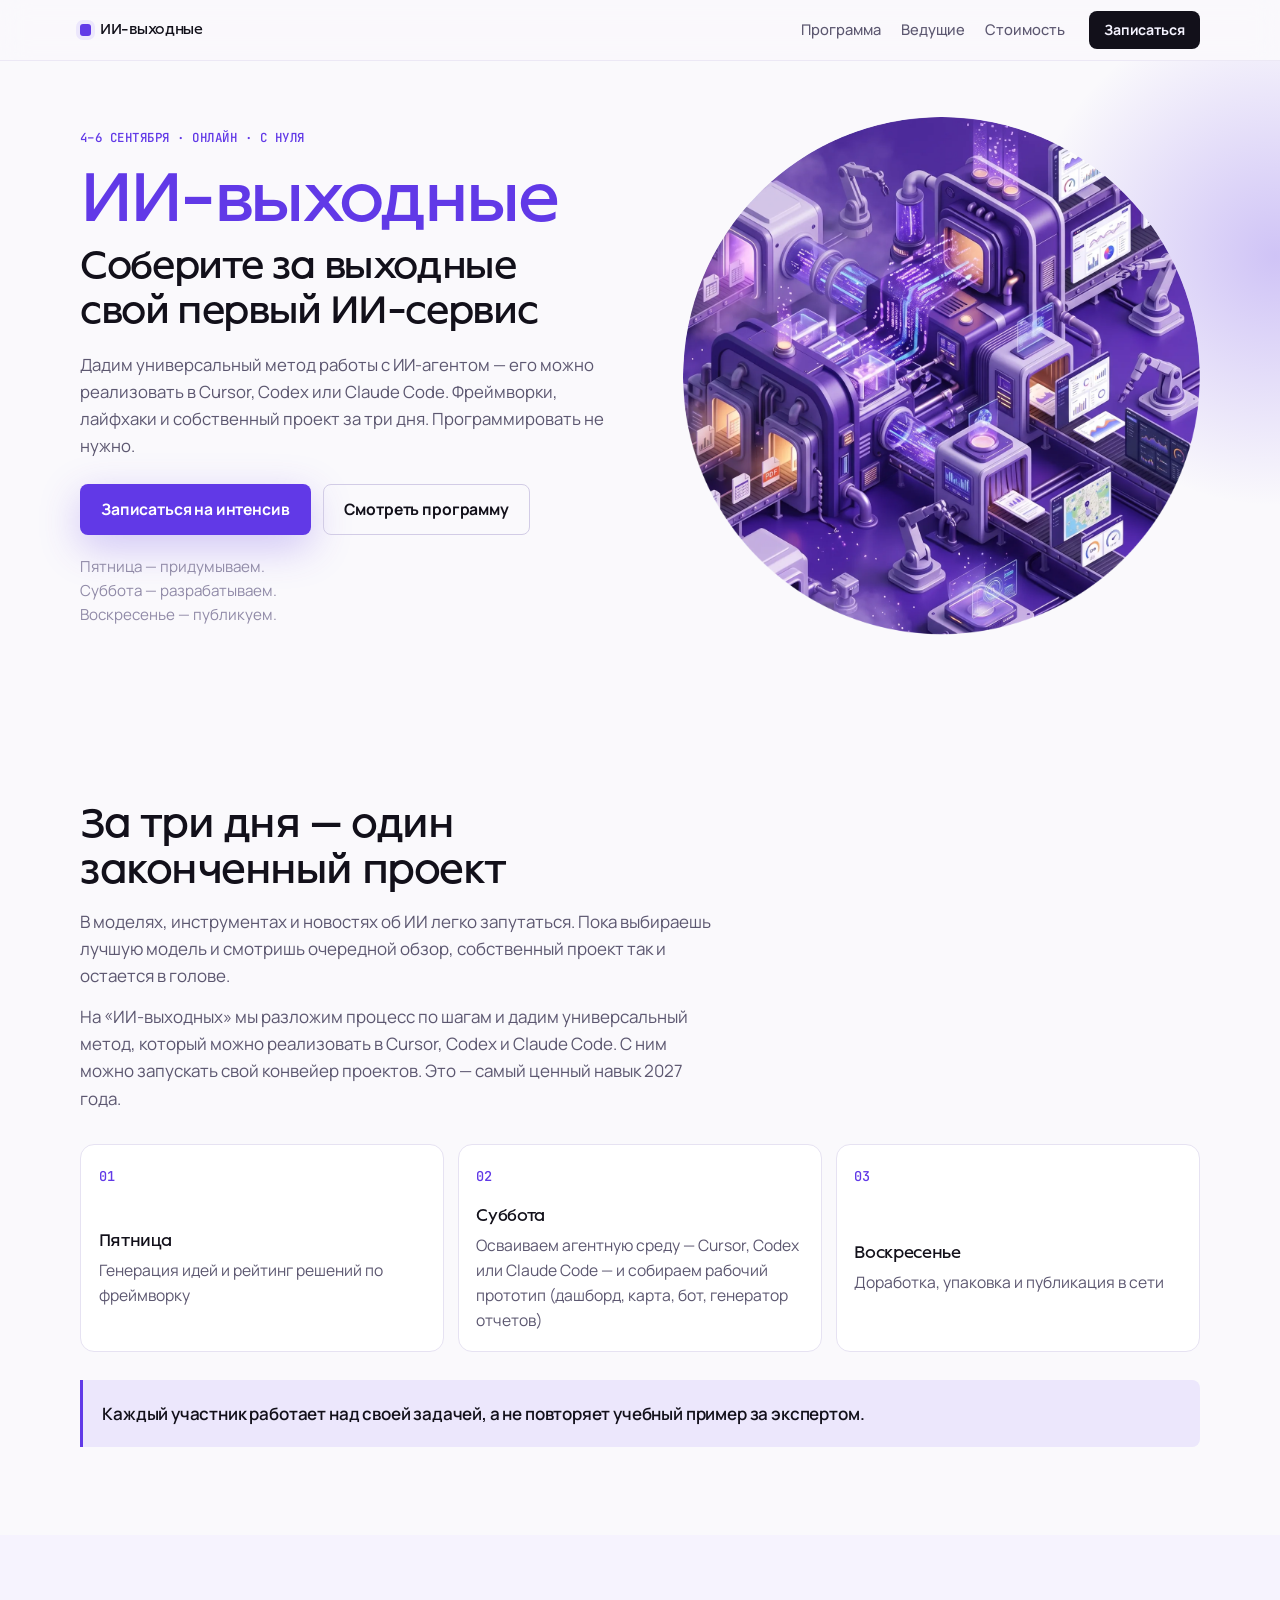
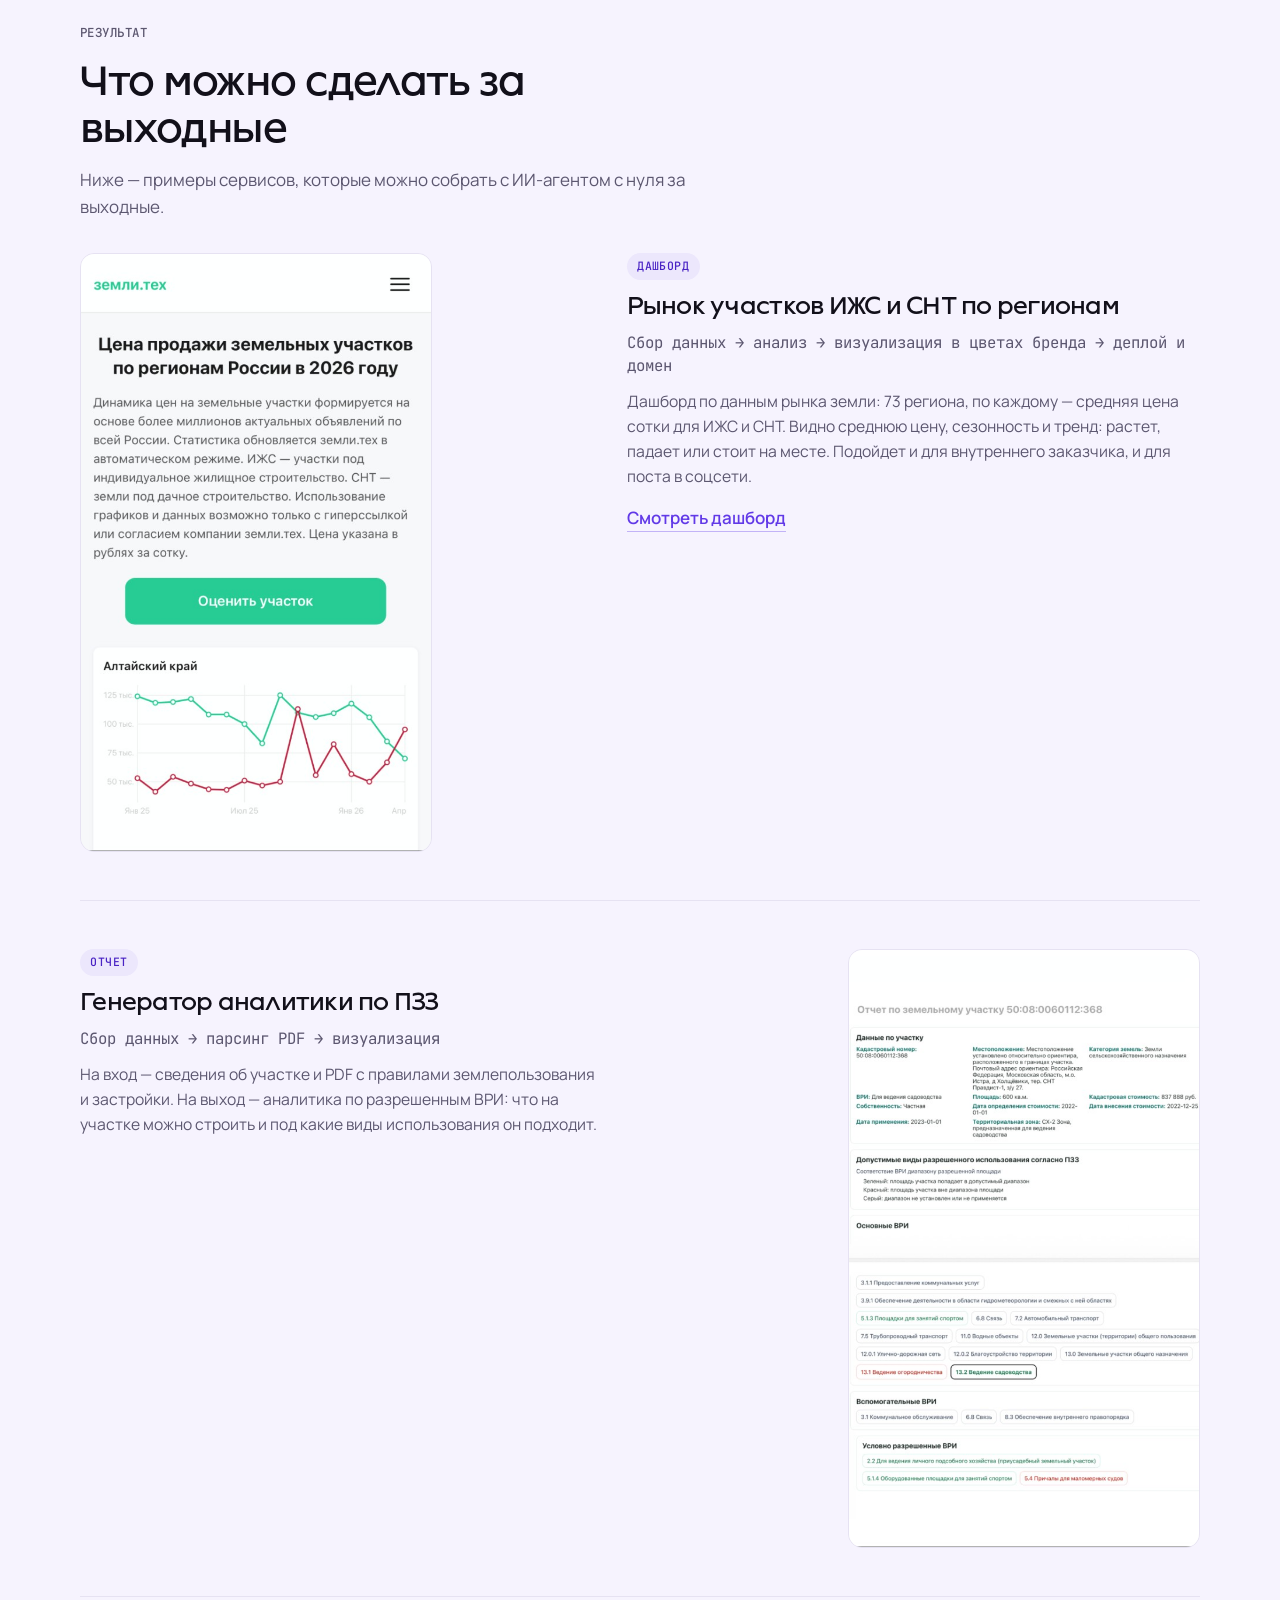
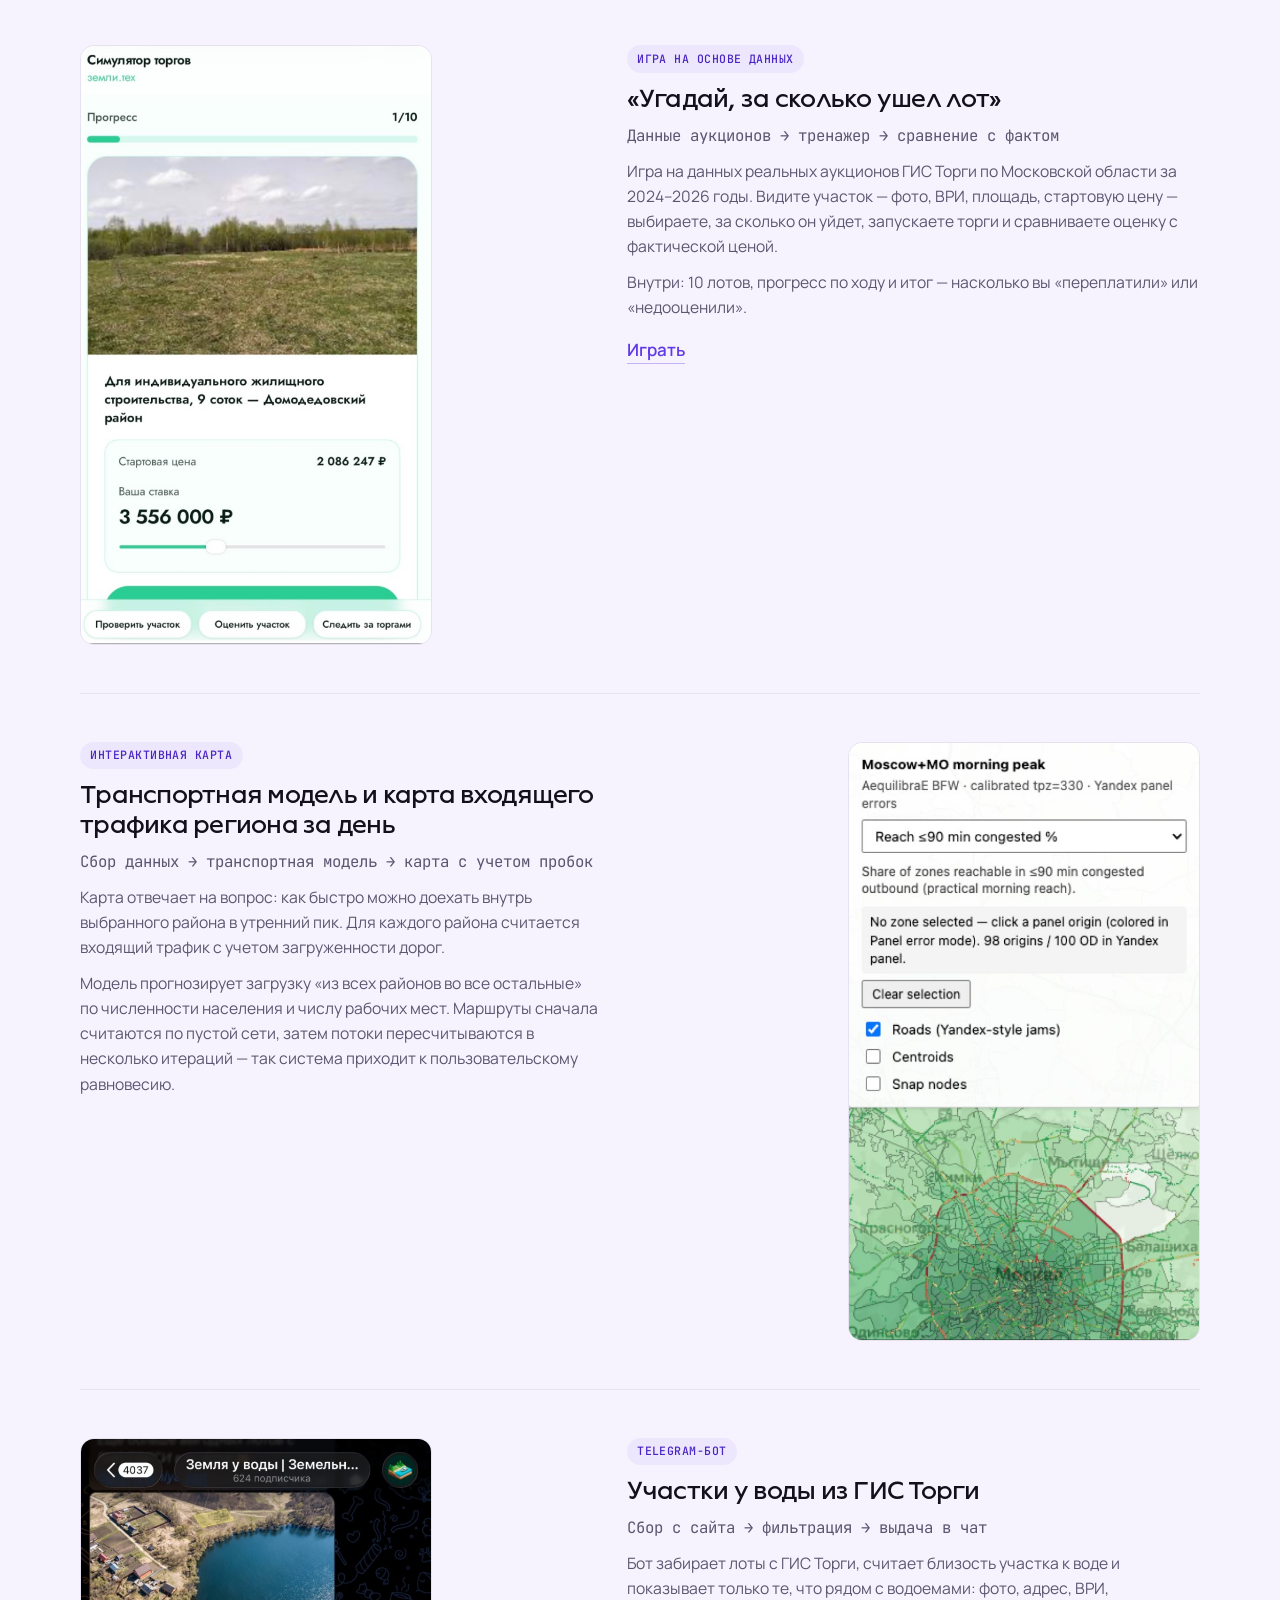
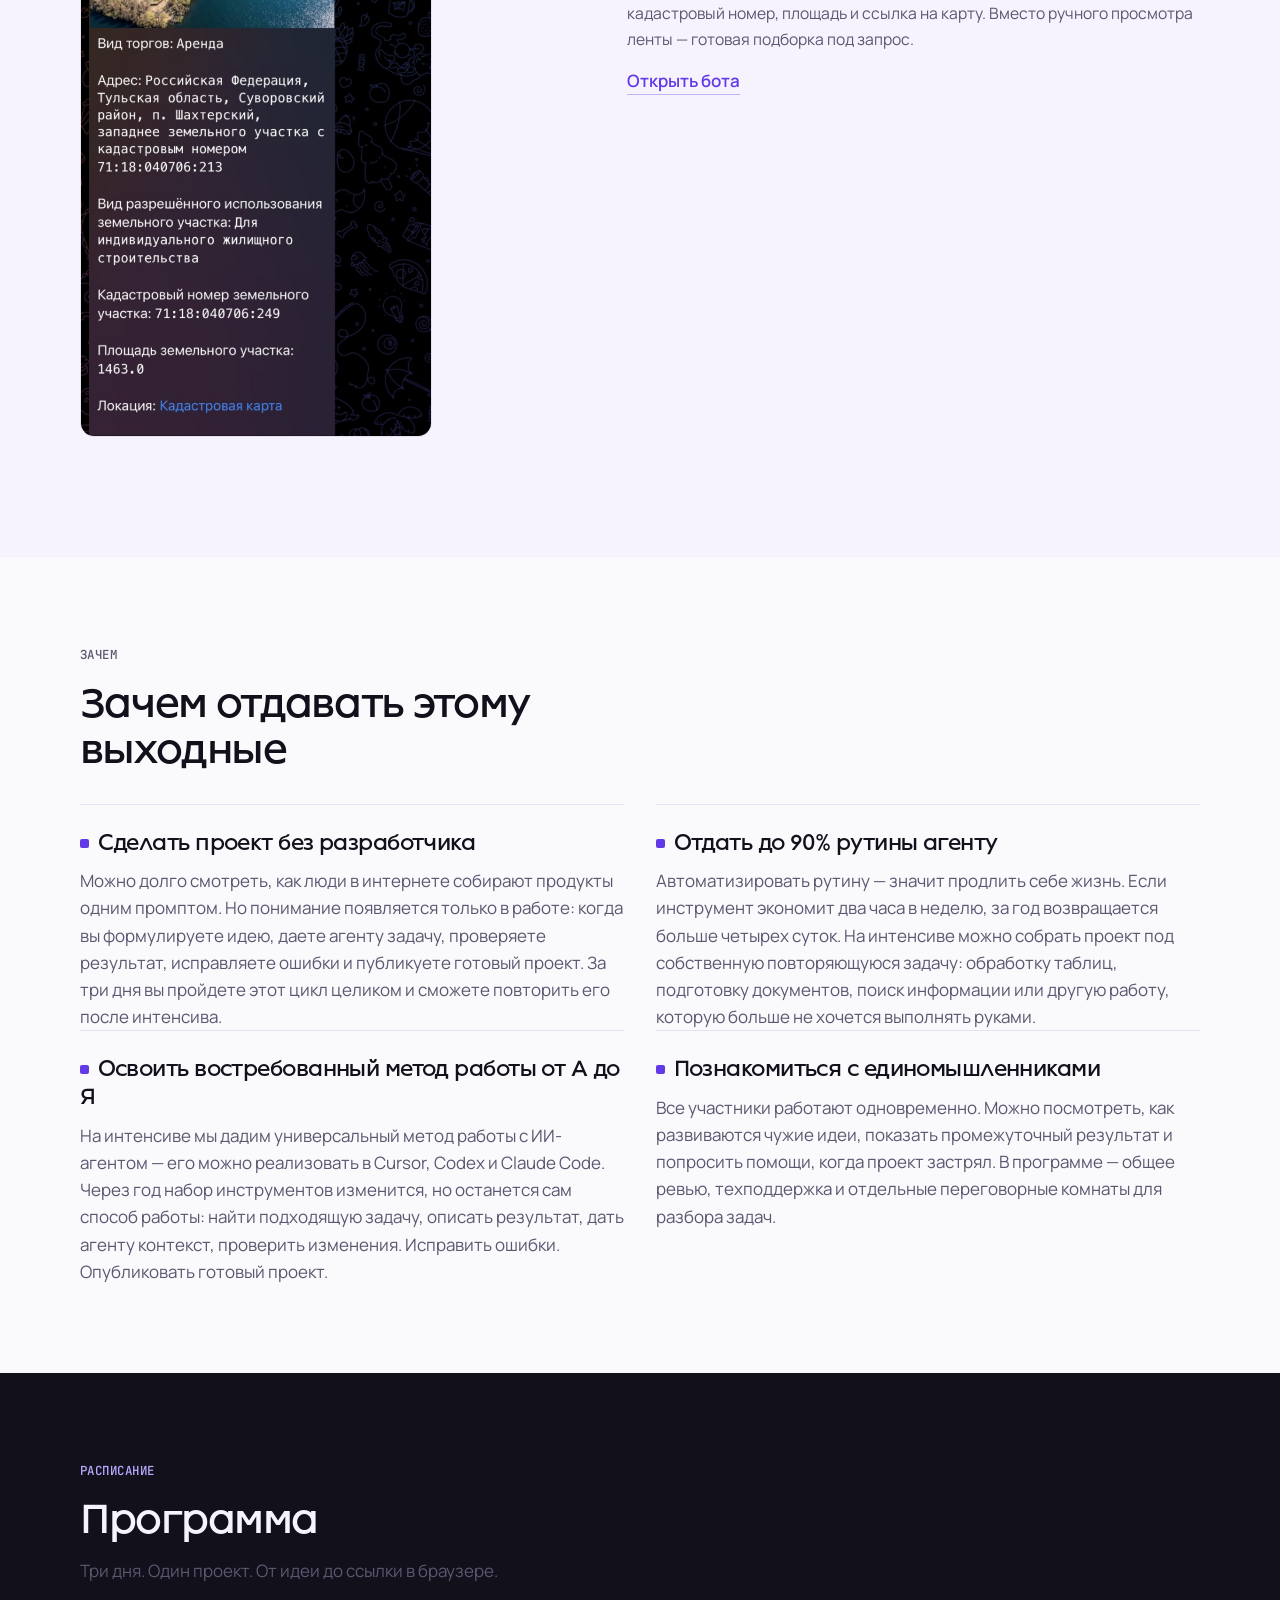
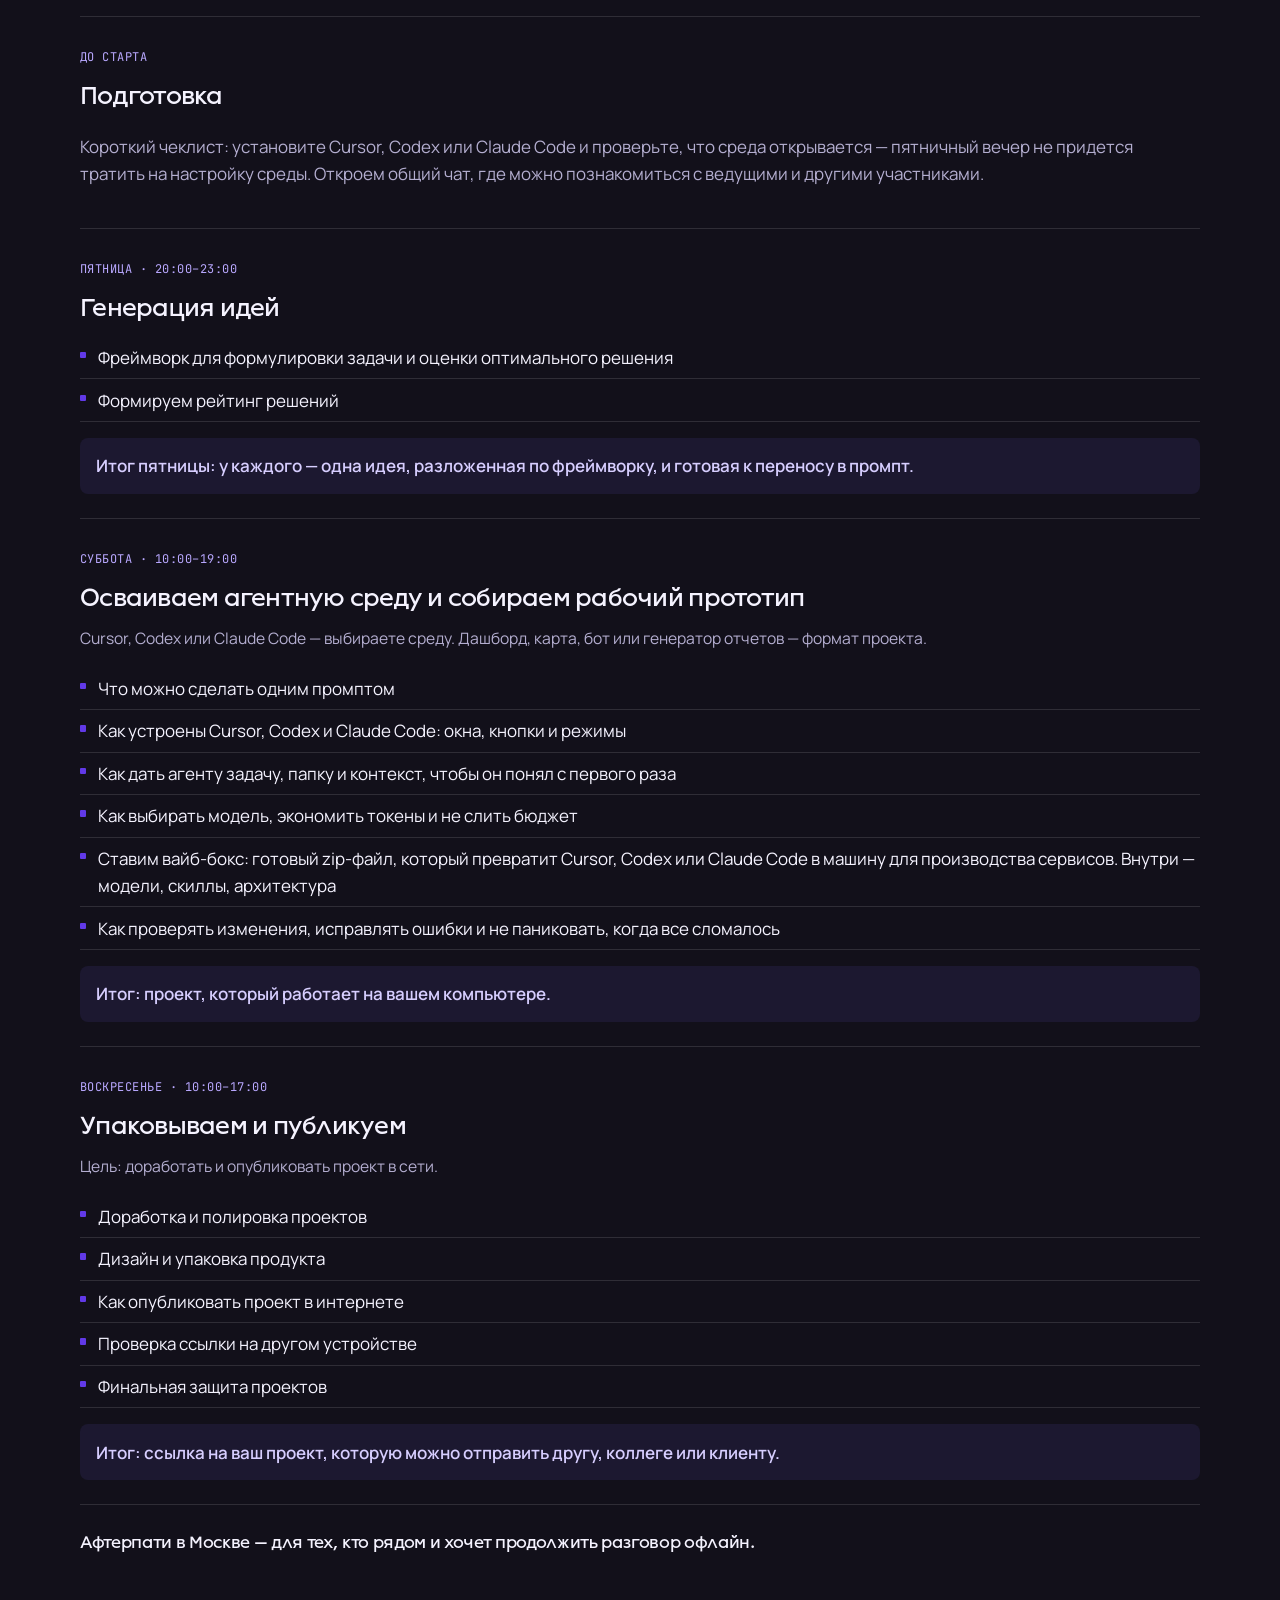
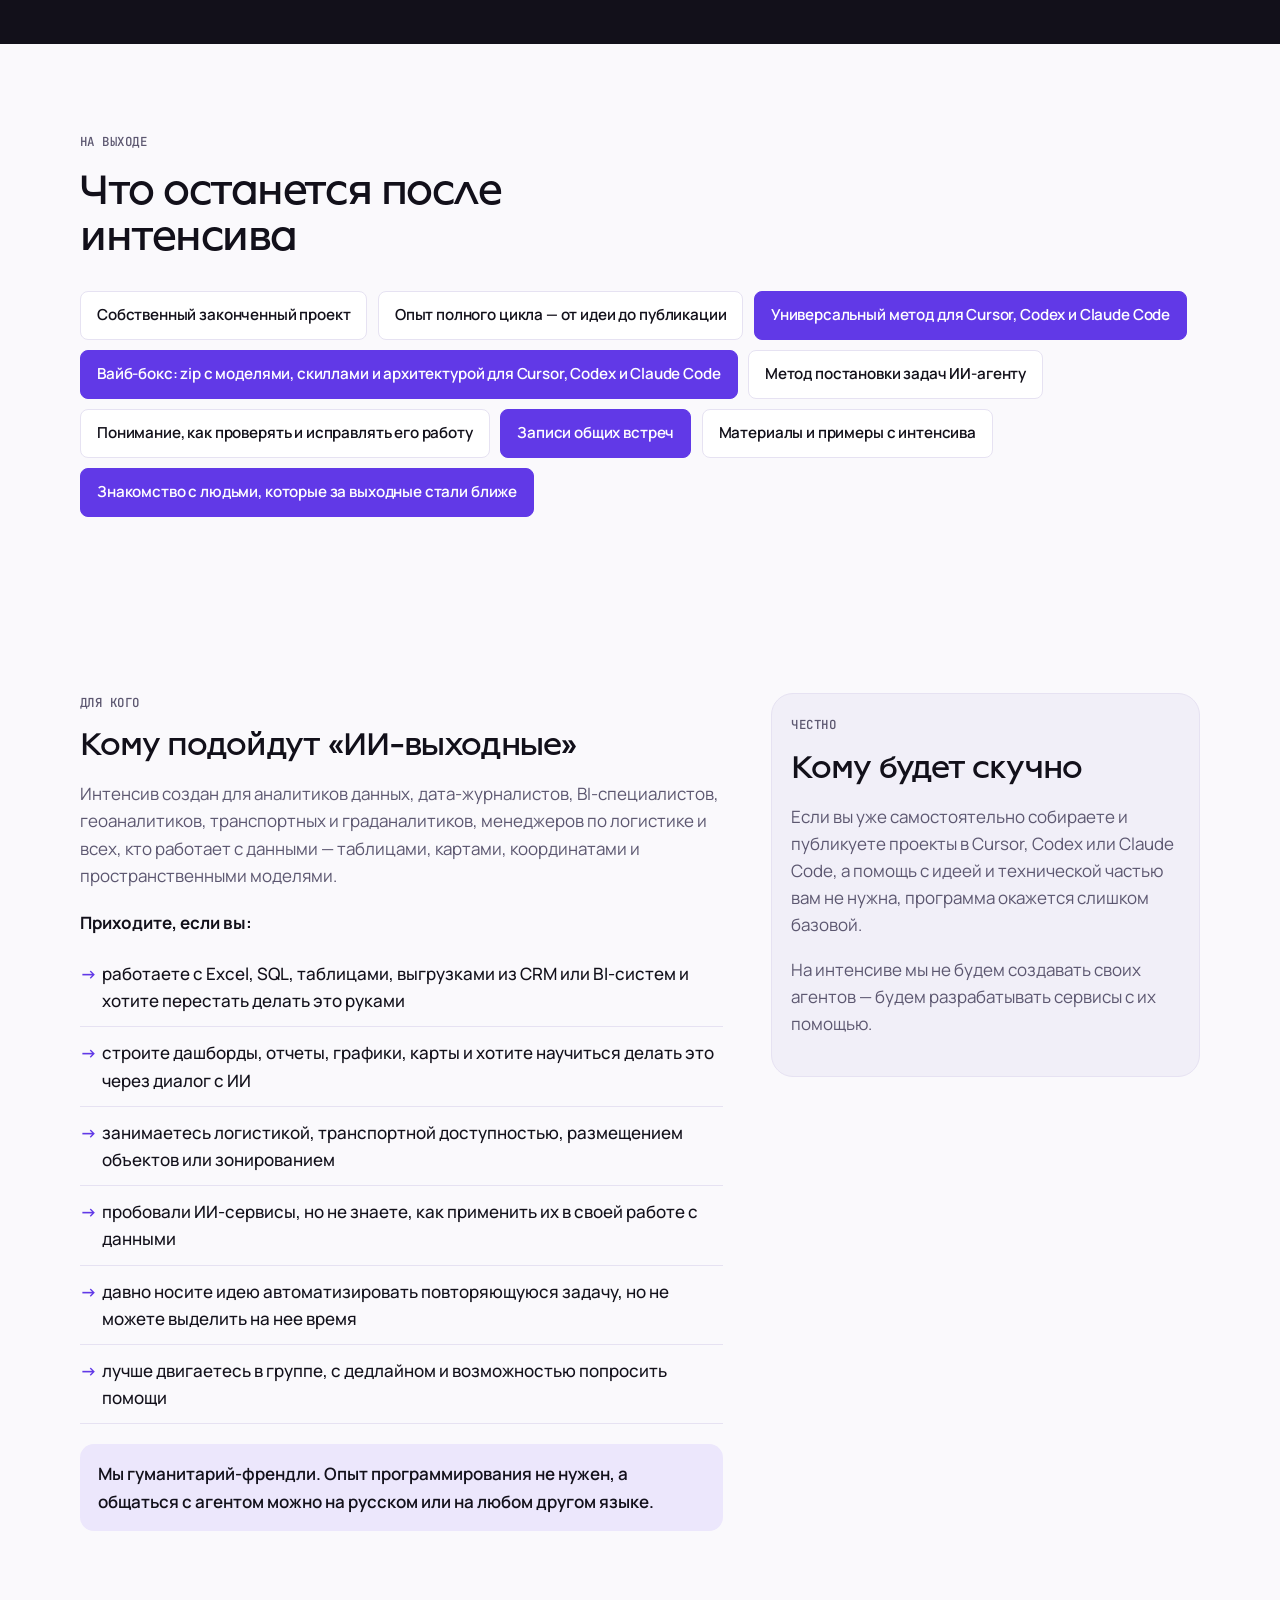
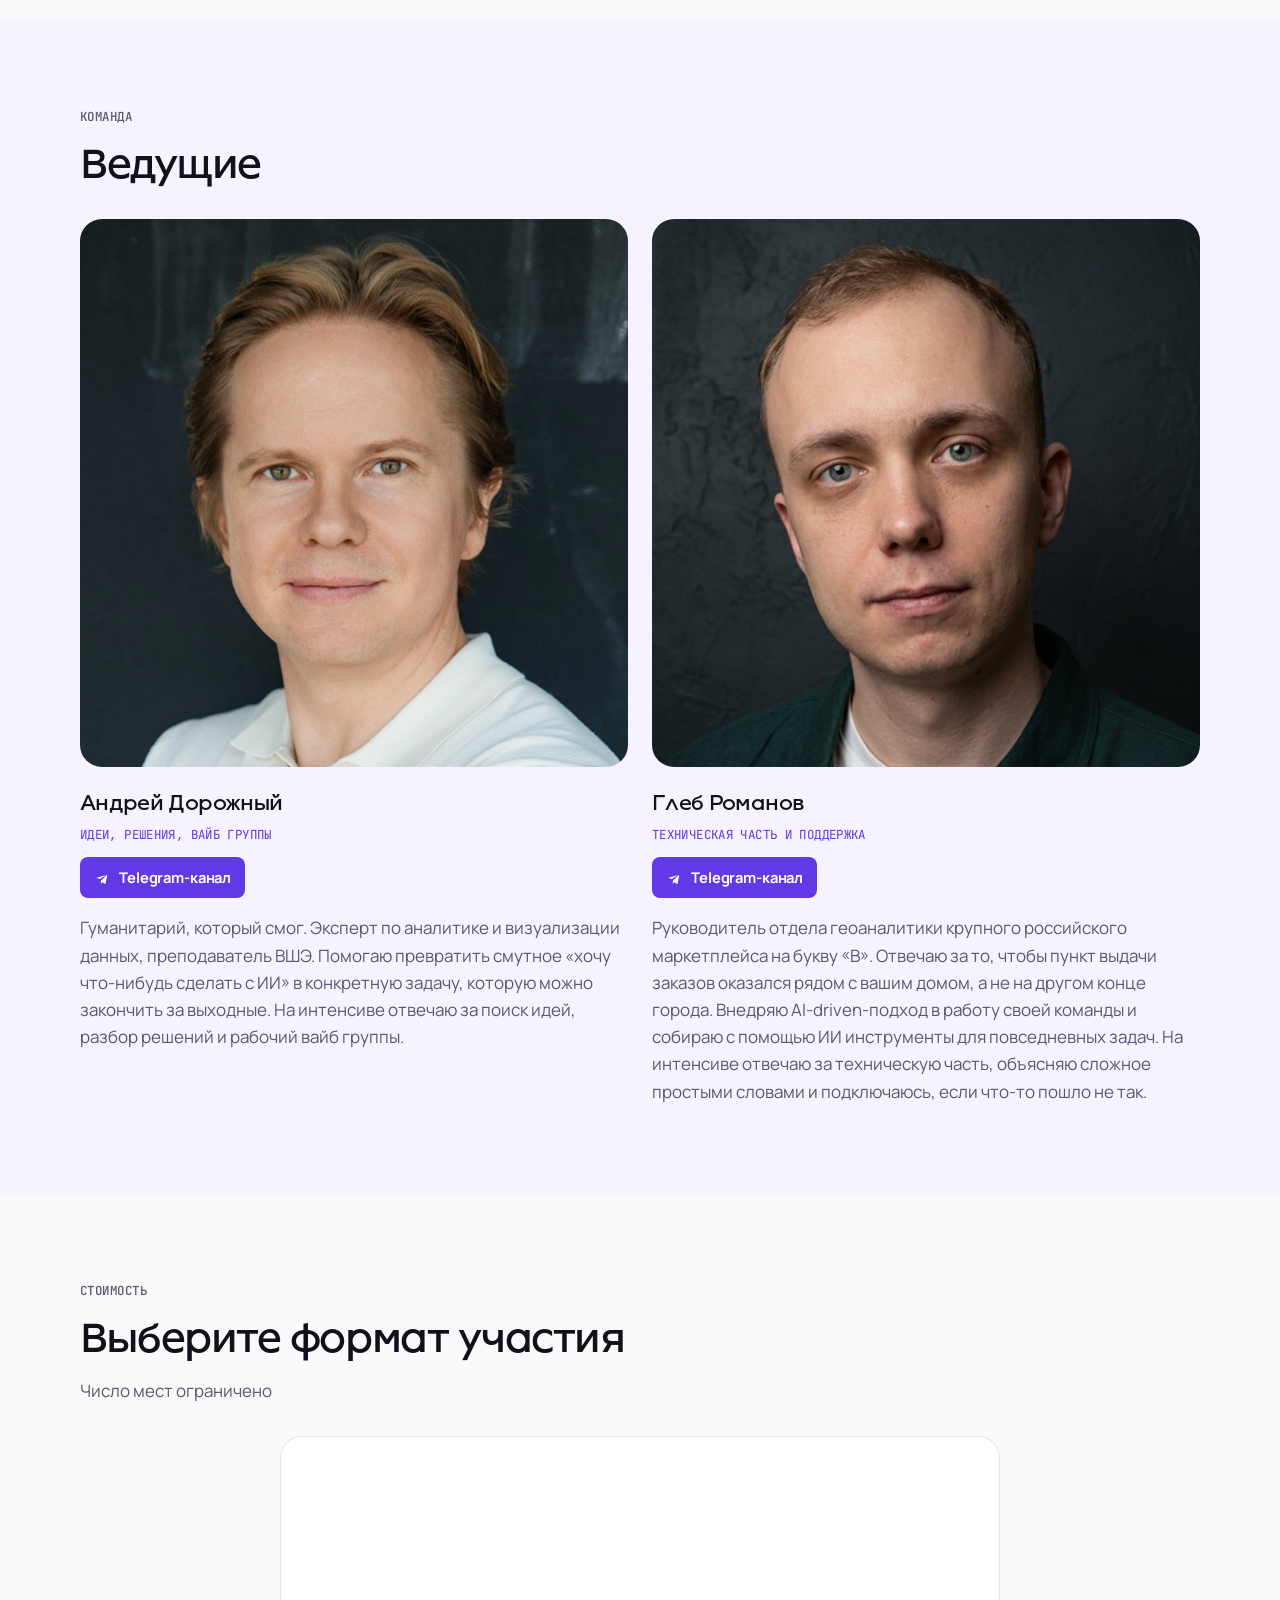
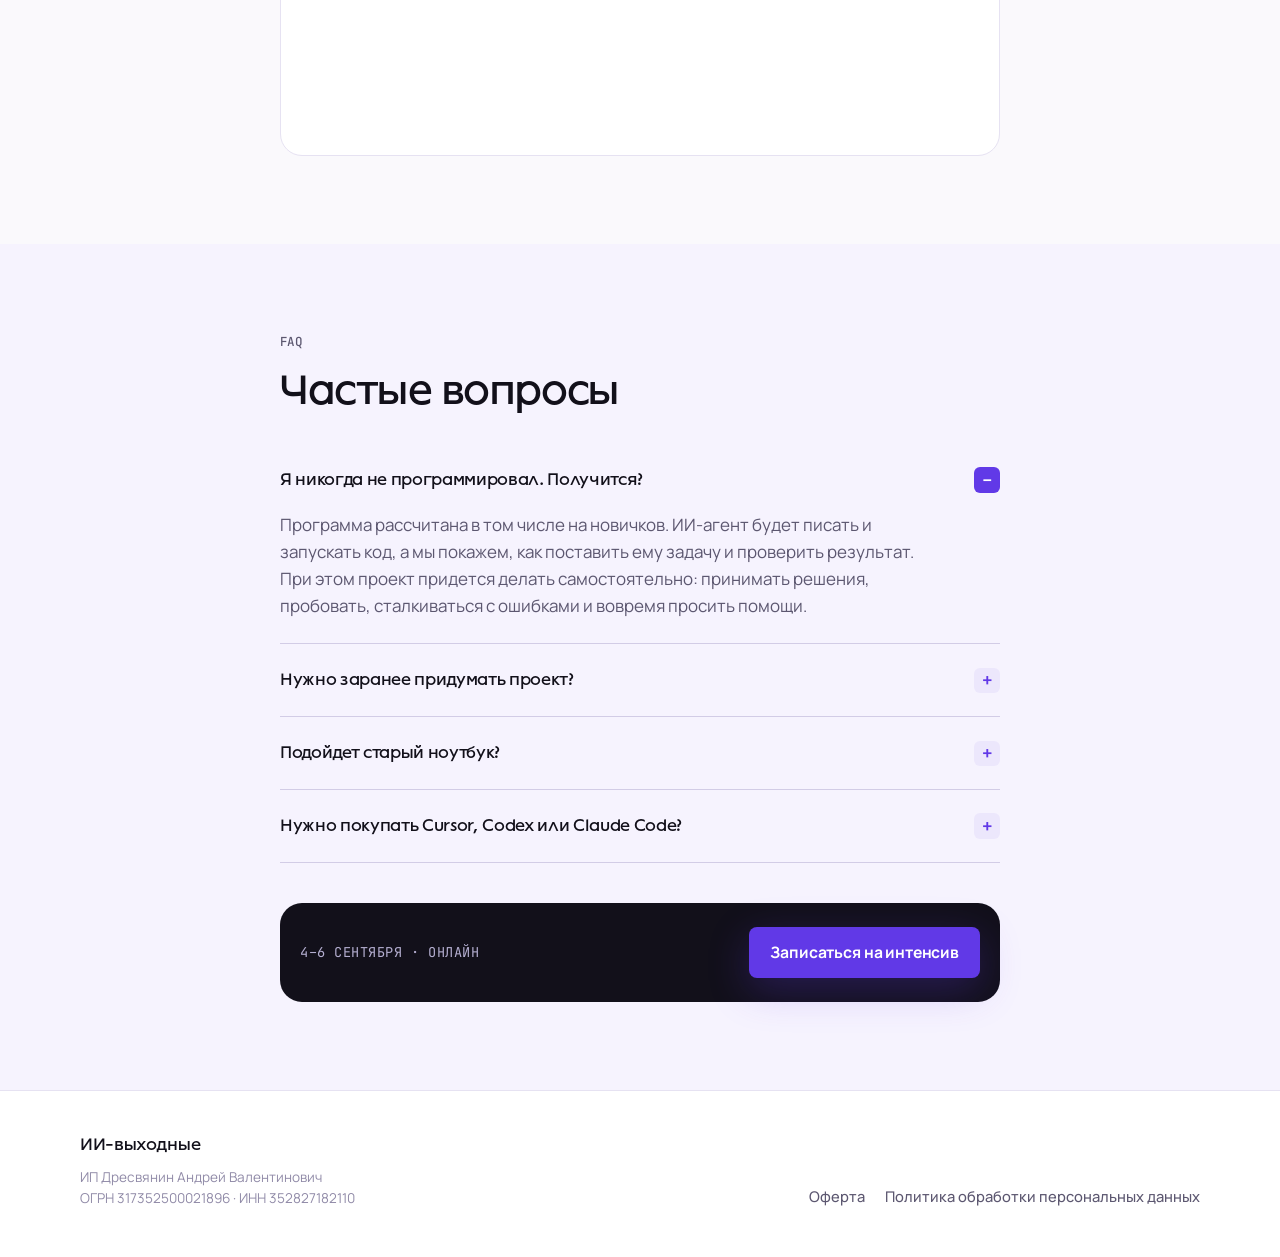
==== commit b2362cf9: "Position the intensive as a universal method for Cursor, Codex, and Claude Code. Update landing copy" ====
--- a/ii-vyhodnye/index.html
+++ b/ii-vyhodnye/index.html
@@ -4,14 +4,14 @@
   <meta charset="UTF-8" />
   <meta name="viewport" content="width=device-width, initial-scale=1" />
   <title>ИИ-выходные — соберите за выходные свой первый ИИ-сервис</title>
-  <meta name="description" content="Вся база и лайфхаки работы в Cursor, фреймворки работы и собственный проект за три дня. 4–6 сентября, онлайн. Программировать не нужно." />
+  <meta name="description" content="Универсальный метод для Cursor, Codex и Claude Code — и свой проект за три дня. 4–6 сентября, онлайн. Программировать не нужно." />
   <meta name="theme-color" content="#6139E7" />
   <link rel="canonical" href="https://vybeacademy.ru/ii-vyhodnye/" />
   <meta property="og:type" content="website" />
   <meta property="og:locale" content="ru_RU" />
   <meta property="og:url" content="https://vybeacademy.ru/ii-vyhodnye/" />
   <meta property="og:title" content="ИИ-выходные — соберите за выходные свой первый ИИ-сервис" />
-  <meta property="og:description" content="Вся база и лайфхаки работы в Cursor, фреймворки работы и собственный проект за три дня. 4–6 сентября, онлайн. Программировать не нужно." />
+  <meta property="og:description" content="Универсальный метод для Cursor, Codex и Claude Code — и свой проект за три дня. 4–6 сентября, онлайн. Программировать не нужно." />
   <meta property="og:image" content="https://vybeacademy.ru/ii-vyhodnye/assets/og.jpg" />
   <meta property="og:image:type" content="image/jpeg" />
   <meta property="og:image:width" content="1920" />
@@ -19,7 +19,7 @@
   <meta property="og:image:alt" content="ИИ-выходные — соберите за выходные свой первый ИИ-сервис" />
   <meta name="twitter:card" content="summary_large_image" />
   <meta name="twitter:title" content="ИИ-выходные — соберите за выходные свой первый ИИ-сервис" />
-  <meta name="twitter:description" content="Вся база и лайфхаки работы в Cursor, фреймворки работы и собственный проект за три дня. 4–6 сентября, онлайн. Программировать не нужно." />
+  <meta name="twitter:description" content="Универсальный метод для Cursor, Codex и Claude Code — и свой проект за три дня. 4–6 сентября, онлайн. Программировать не нужно." />
   <meta name="twitter:image" content="https://vybeacademy.ru/ii-vyhodnye/assets/og.jpg" />
   <link rel="icon" href="assets/favicons/favicon.ico" sizes="any" />
   <link rel="icon" type="image/png" sizes="32x32" href="assets/favicons/favicon-32x32.png" />
@@ -74,7 +74,8 @@
             <span class="hero-sub">Соберите за выходные<br />свой первый ИИ-сервис</span>
           </h1>
           <p class="hero-lead reveal">
-            Вся база и лайфхаки работы в Cursor, фреймворки работы
+            Дадим универсальный метод работы с ИИ-агентом — его можно реализовать
+            в Cursor, Codex или Claude Code. Фреймворки, лайфхаки
             и собственный проект за три дня. Программировать не нужно.
           </p>
           <div class="hero-cta reveal">
@@ -115,8 +116,9 @@
             собственный проект так и остается в голове.
           </p>
           <p>
-            На «ИИ-выходных» мы разложим процесс по шагам и дадим рабочий фреймворк,
-            с которым можно запускать свой конвейер проектов.
+            На «ИИ-выходных» мы разложим процесс по шагам и дадим универсальный метод,
+            который можно реализовать в Cursor, Codex и Claude Code.
+            С ним можно запускать свой конвейер проектов.
             Это — самый ценный навык 2027 года.
           </p>
         </div>
@@ -133,7 +135,7 @@
             <span class="num">02</span>
             <div>
               <strong>Суббота</strong>
-              <p>Осваиваем базу Cursor и собираем рабочий прототип (дашборд, карта, бот, генератор отчетов)</p>
+              <p>Осваиваем агентную среду — Cursor, Codex или Claude Code — и собираем рабочий прототип (дашборд, карта, бот, генератор отчетов)</p>
             </div>
           </li>
           <li>
@@ -342,7 +344,8 @@
           <article class="why-item reveal">
             <h3>Освоить востребованный метод работы от А до Я</h3>
             <p>
-              На интенсиве мы будем использовать Cursor, ИИ-модели и другие сервисы.
+              На интенсиве мы дадим универсальный метод работы с ИИ-агентом —
+              его можно реализовать в Cursor, Codex и Claude Code.
               Через год набор инструментов изменится, но останется сам способ работы:
               найти подходящую задачу, описать результат, дать агенту контекст,
               проверить изменения. Исправить ошибки. Опубликовать готовый проект.
@@ -376,7 +379,7 @@
             <h3>Подготовка</h3>
           </header>
           <p>
-            Короткий чеклист: установите Cursor и проверьте, что он открывается —
+            Короткий чеклист: установите Cursor, Codex или Claude Code и проверьте, что среда открывается —
             пятничный вечер не придется тратить на настройку среды.
             Откроем общий чат, где можно познакомиться с ведущими и другими участниками.
           </p>
@@ -400,15 +403,15 @@
         <article class="prog-block reveal">
           <header class="prog-head">
             <span class="prog-label">Суббота · 10:00–19:00</span>
-            <h3>Осваиваем базу Cursor и собираем рабочий прототип</h3>
-            <p class="prog-goal">Дашборд, карта, бот или генератор отчетов — выбираете формат и собираете свой проект.</p>
+            <h3>Осваиваем агентную среду и собираем рабочий прототип</h3>
+            <p class="prog-goal">Cursor, Codex или Claude Code — выбираете среду. Дашборд, карта, бот или генератор отчетов — формат проекта.</p>
           </header>
           <ul class="prog-points">
             <li>Что можно сделать одним промптом</li>
-            <li>Как устроен Cursor и как с ним подружиться: что значат окна, кнопки и режимы</li>
+            <li>Как устроены Cursor, Codex и Claude Code: окна, кнопки и режимы</li>
             <li>Как дать агенту задачу, папку и контекст, чтобы он понял с первого раза</li>
             <li>Как выбирать модель, экономить токены и не слить бюджет</li>
-            <li>Ставим вайб-бокс: готовый zip-файл, который превратит Cursor в машину для производства сервисов. Внутри файла модели, скиллы, архитектура</li>
+            <li>Ставим вайб-бокс: готовый zip-файл, который превратит Cursor, Codex или Claude Code в машину для производства сервисов. Внутри — модели, скиллы, архитектура</li>
             <li>Как проверять изменения, исправлять ошибки и не паниковать, когда все сломалось</li>
           </ul>
           <p class="prog-out">Итог: проект, который работает на вашем компьютере.</p>
@@ -446,7 +449,8 @@
         <ul class="pill-cloud reveal">
           <li>Собственный законченный проект</li>
           <li>Опыт полного цикла — от идеи до публикации</li>
-          <li class="pill-accent">Вайб-бокс: zip с моделями, скиллами и архитектурой для Cursor</li>
+          <li class="pill-accent">Универсальный метод для Cursor, Codex и Claude Code</li>
+          <li class="pill-accent">Вайб-бокс: zip с моделями, скиллами и архитектурой для Cursor, Codex и Claude Code</li>
           <li>Метод постановки задач ИИ-агенту</li>
           <li>Понимание, как проверять и исправлять его работу</li>
           <li class="pill-accent">Записи общих встреч</li>
@@ -486,7 +490,7 @@
           <p class="eyebrow">Честно</p>
           <h2>Кому будет скучно</h2>
           <p>
-            Если вы уже самостоятельно собираете и публикуете проекты в Claude Code или Cursor,
+            Если вы уже самостоятельно собираете и публикуете проекты в Cursor, Codex или Claude Code,
             а помощь с идеей и технической частью вам не нужна, программа окажется слишком базовой.
           </p>
           <p>
@@ -634,9 +638,10 @@
             </p>
           </details>
           <details>
-            <summary>Нужно покупать Cursor?</summary>
-            <p>
-              Да. Хватит базовой версии за $20. До старта расскажем, как оплатить ее из России.
+            <summary>Нужно покупать Cursor, Codex или Claude Code?</summary>
+            <p>
+              Нужна одна агентная среда на выбор. Для Cursor обычно хватает базовой версии за $20.
+              До старта расскажем, как оплатить из России, и поможем выбрать среду под вашу задачу.
             </p>
           </details>
         </div>
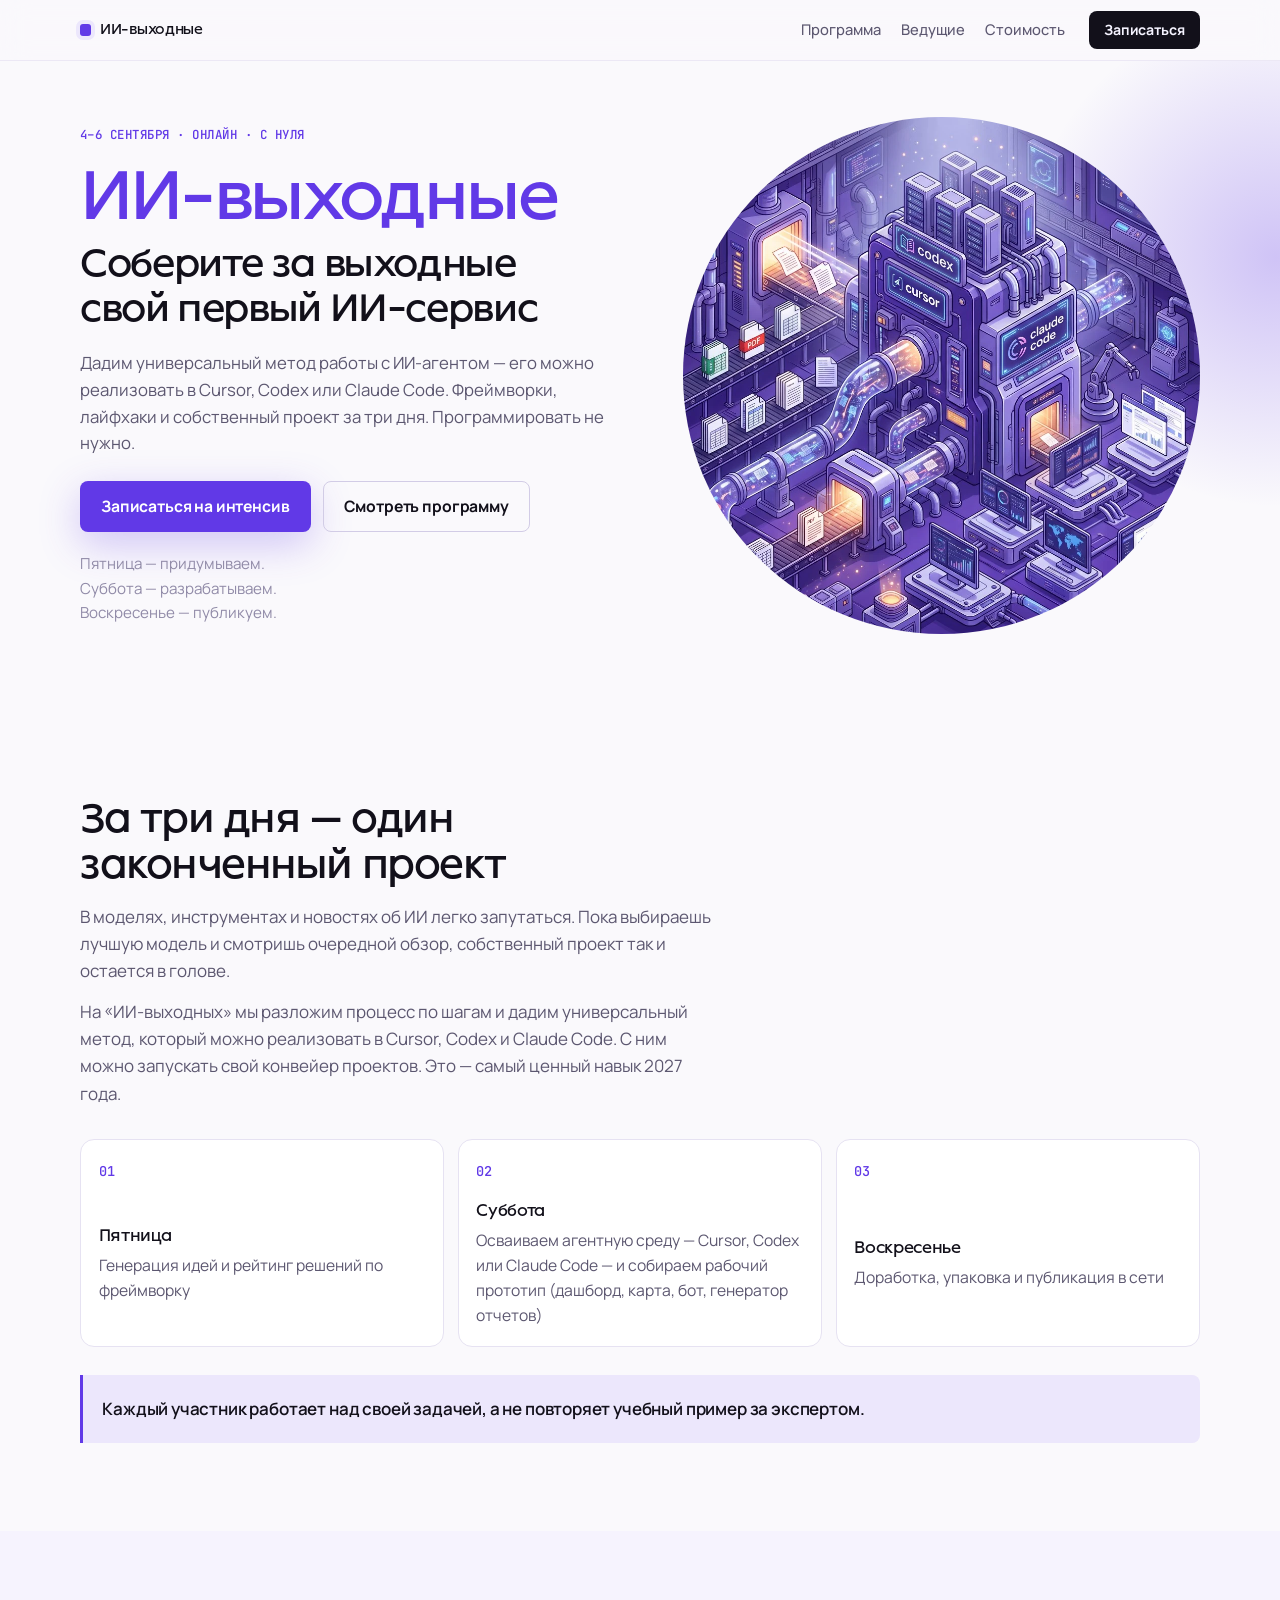
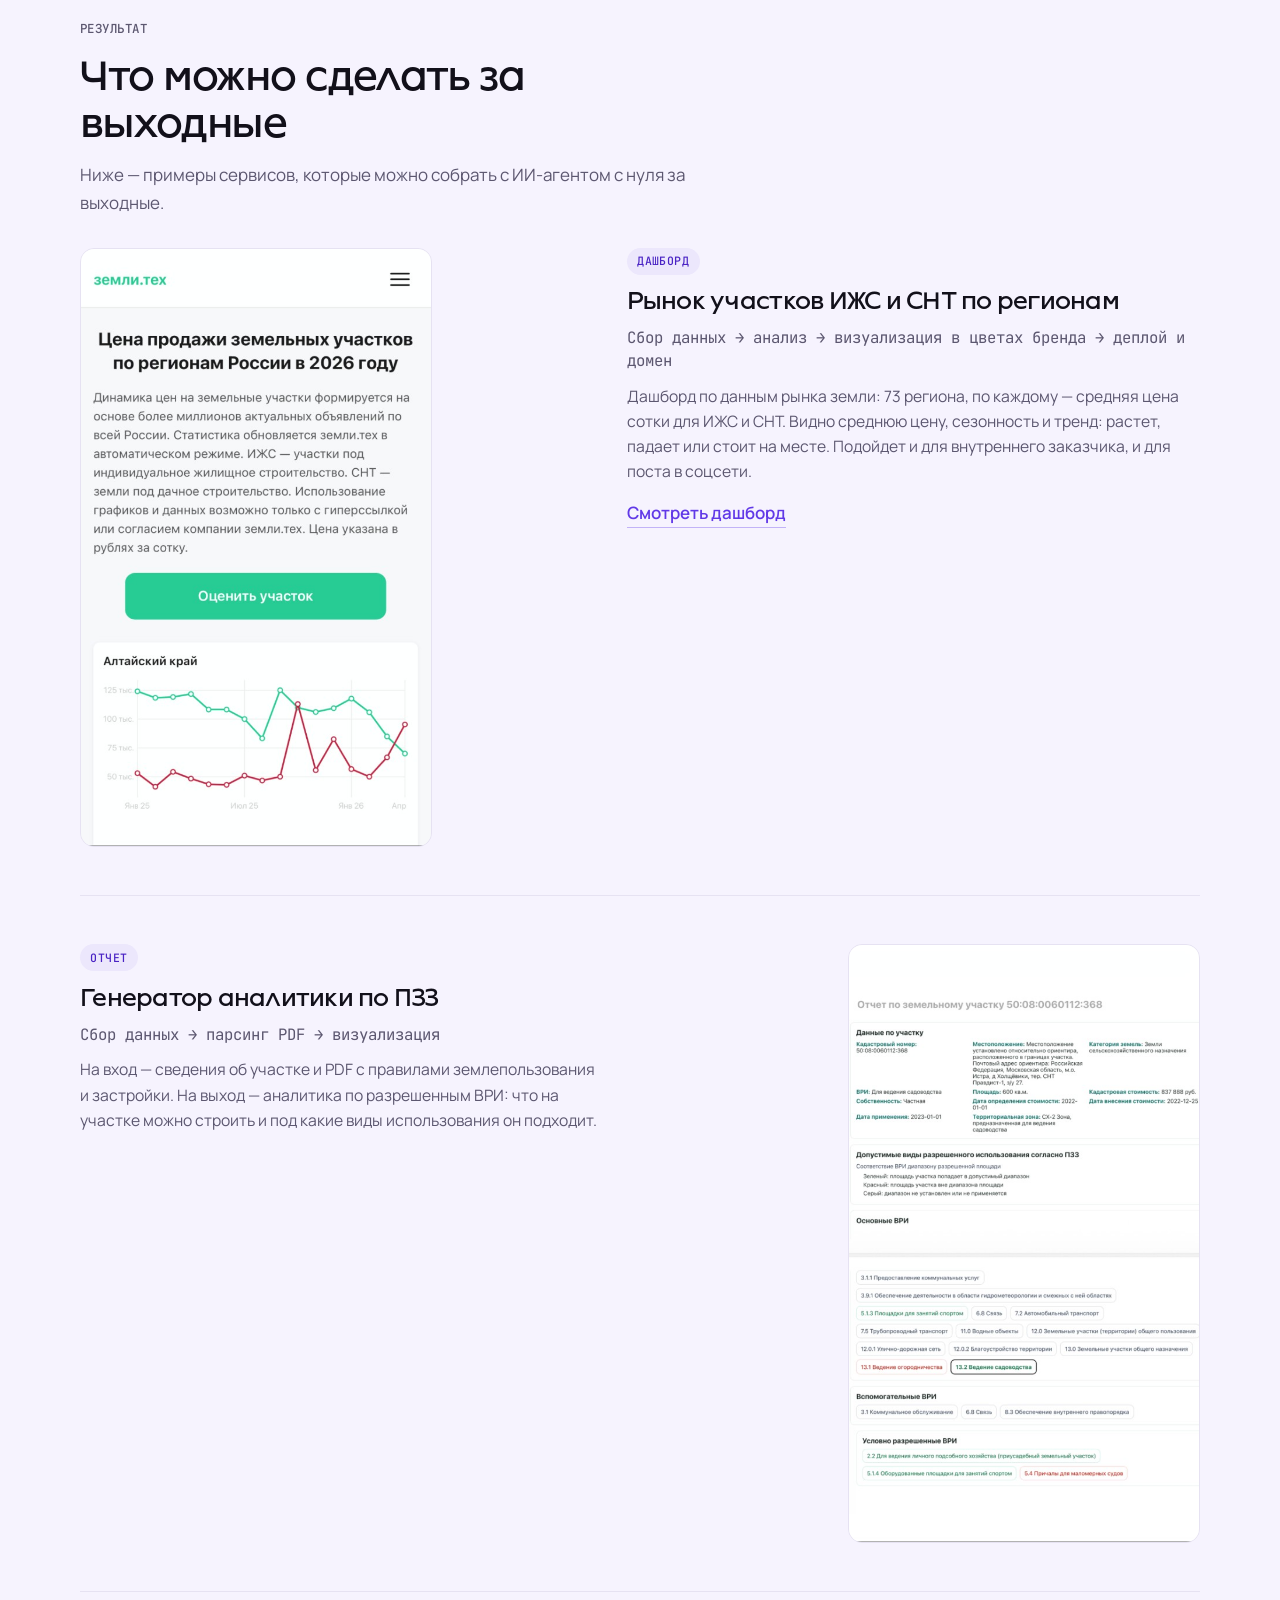
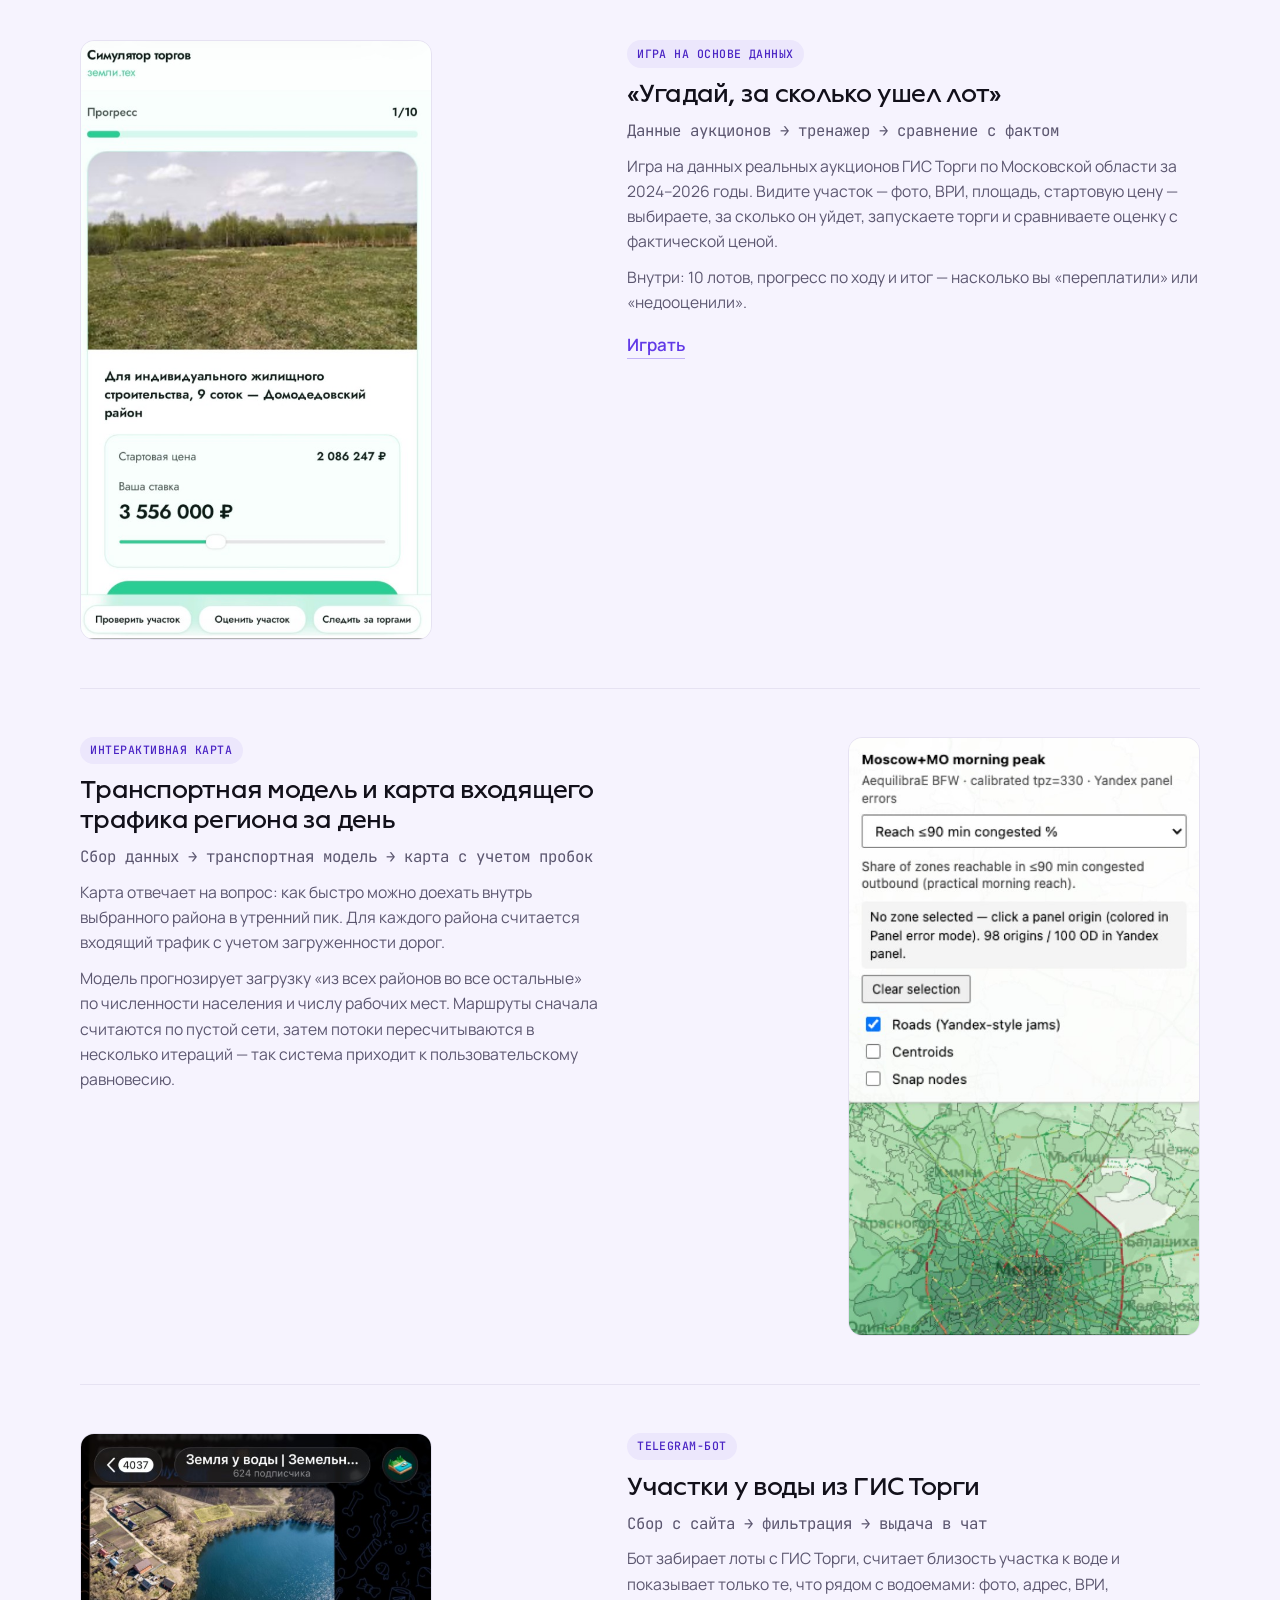
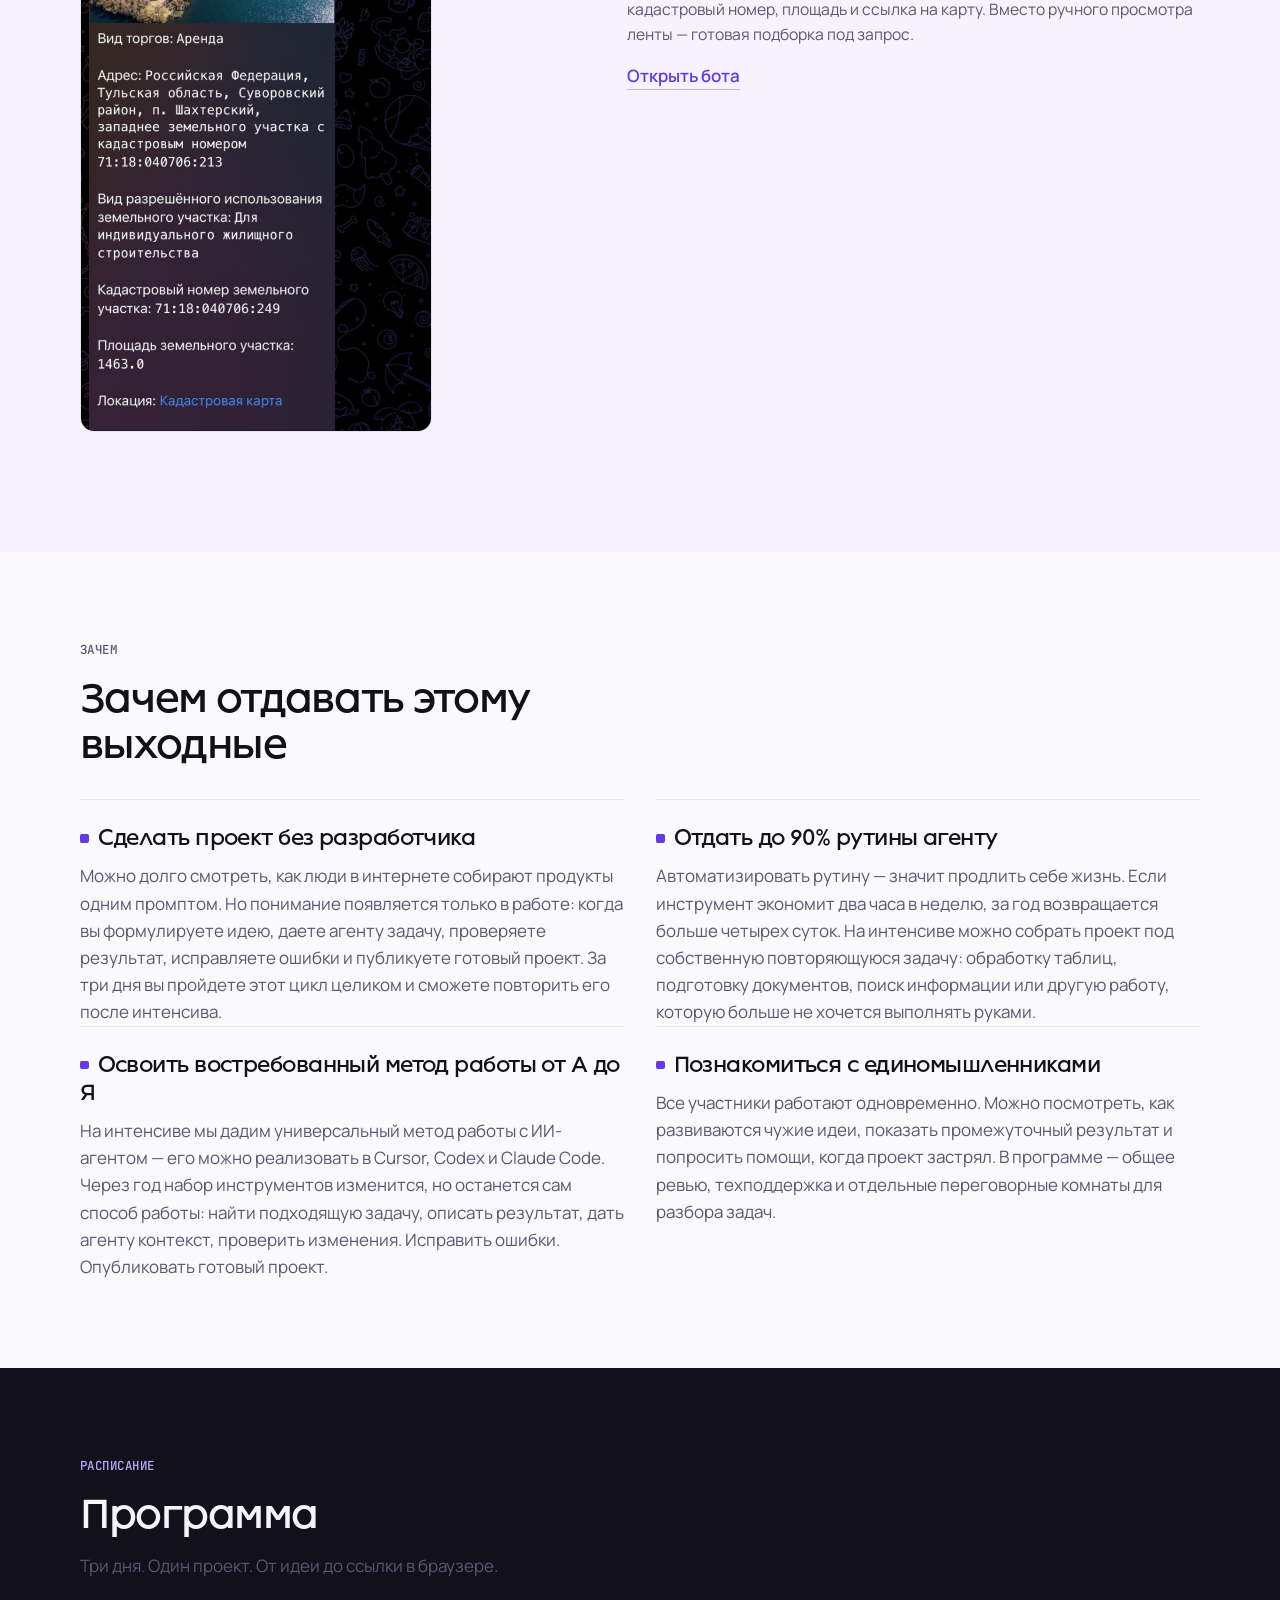
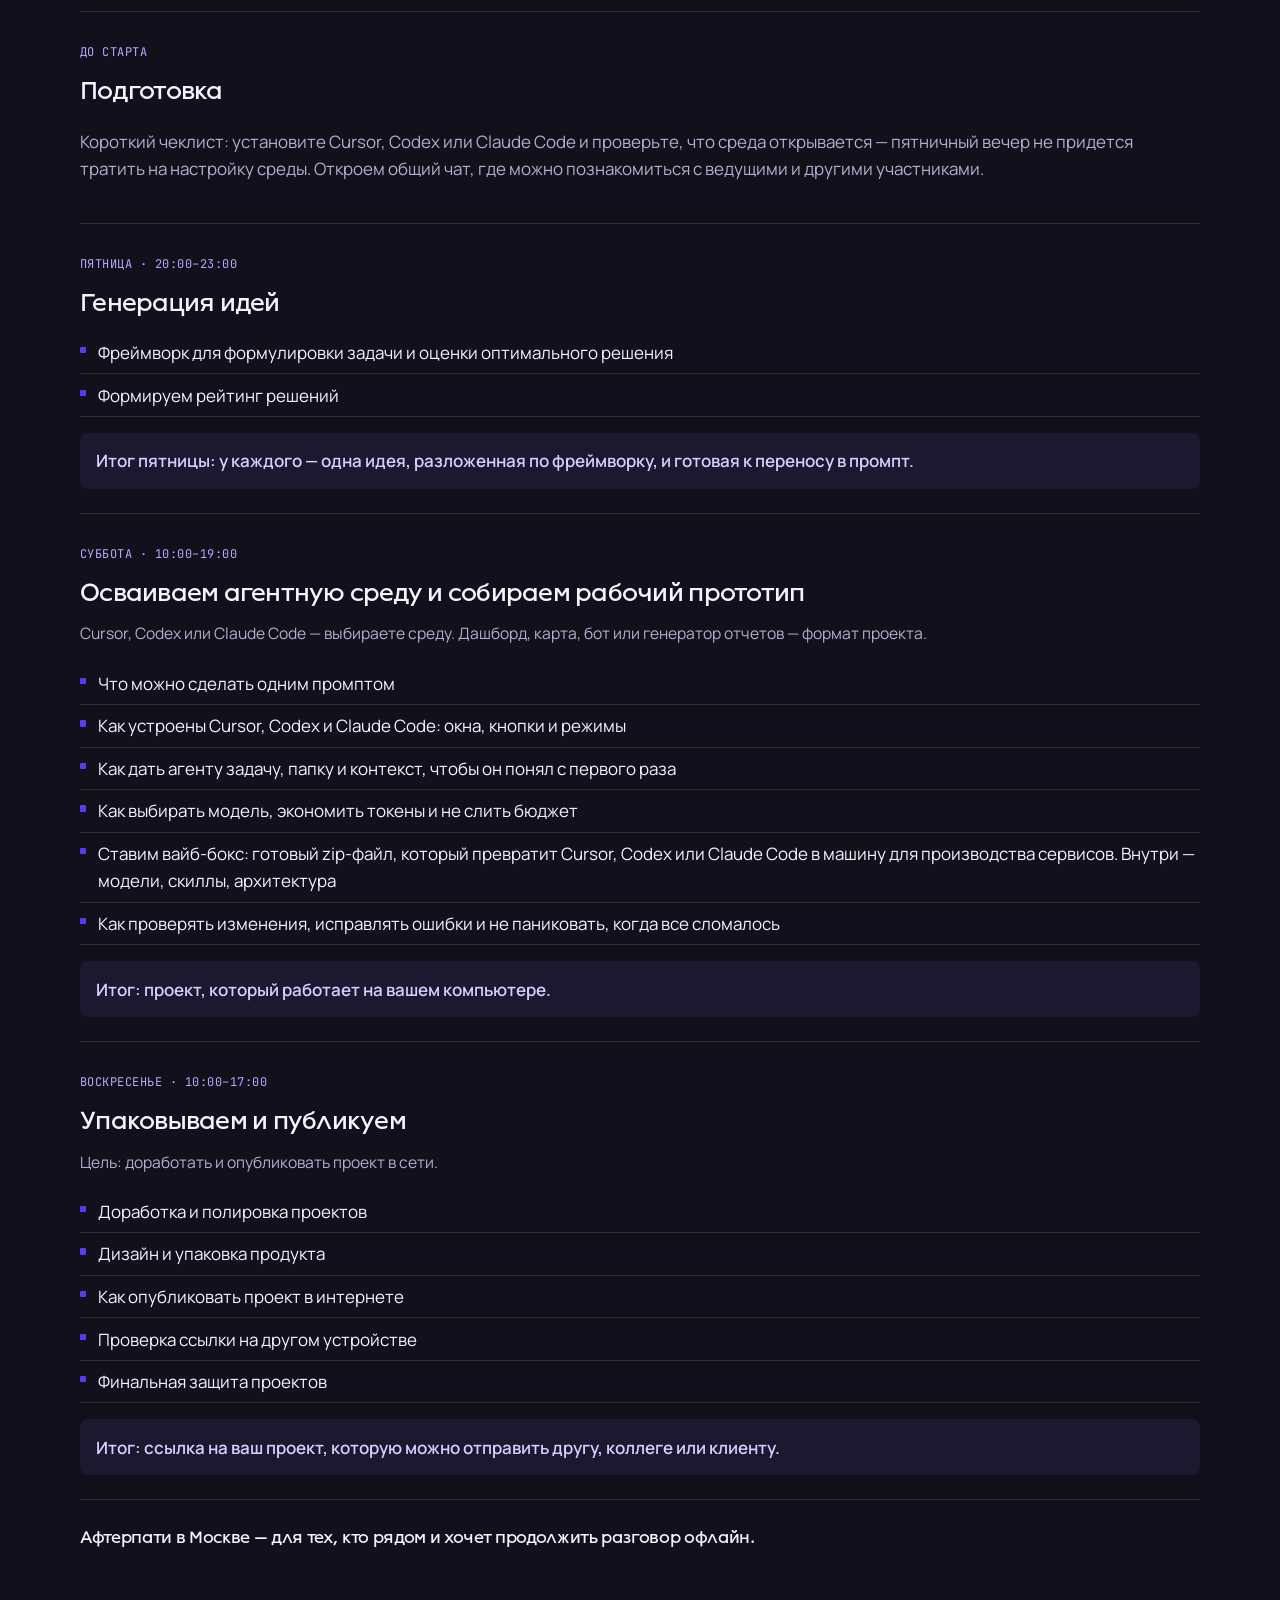
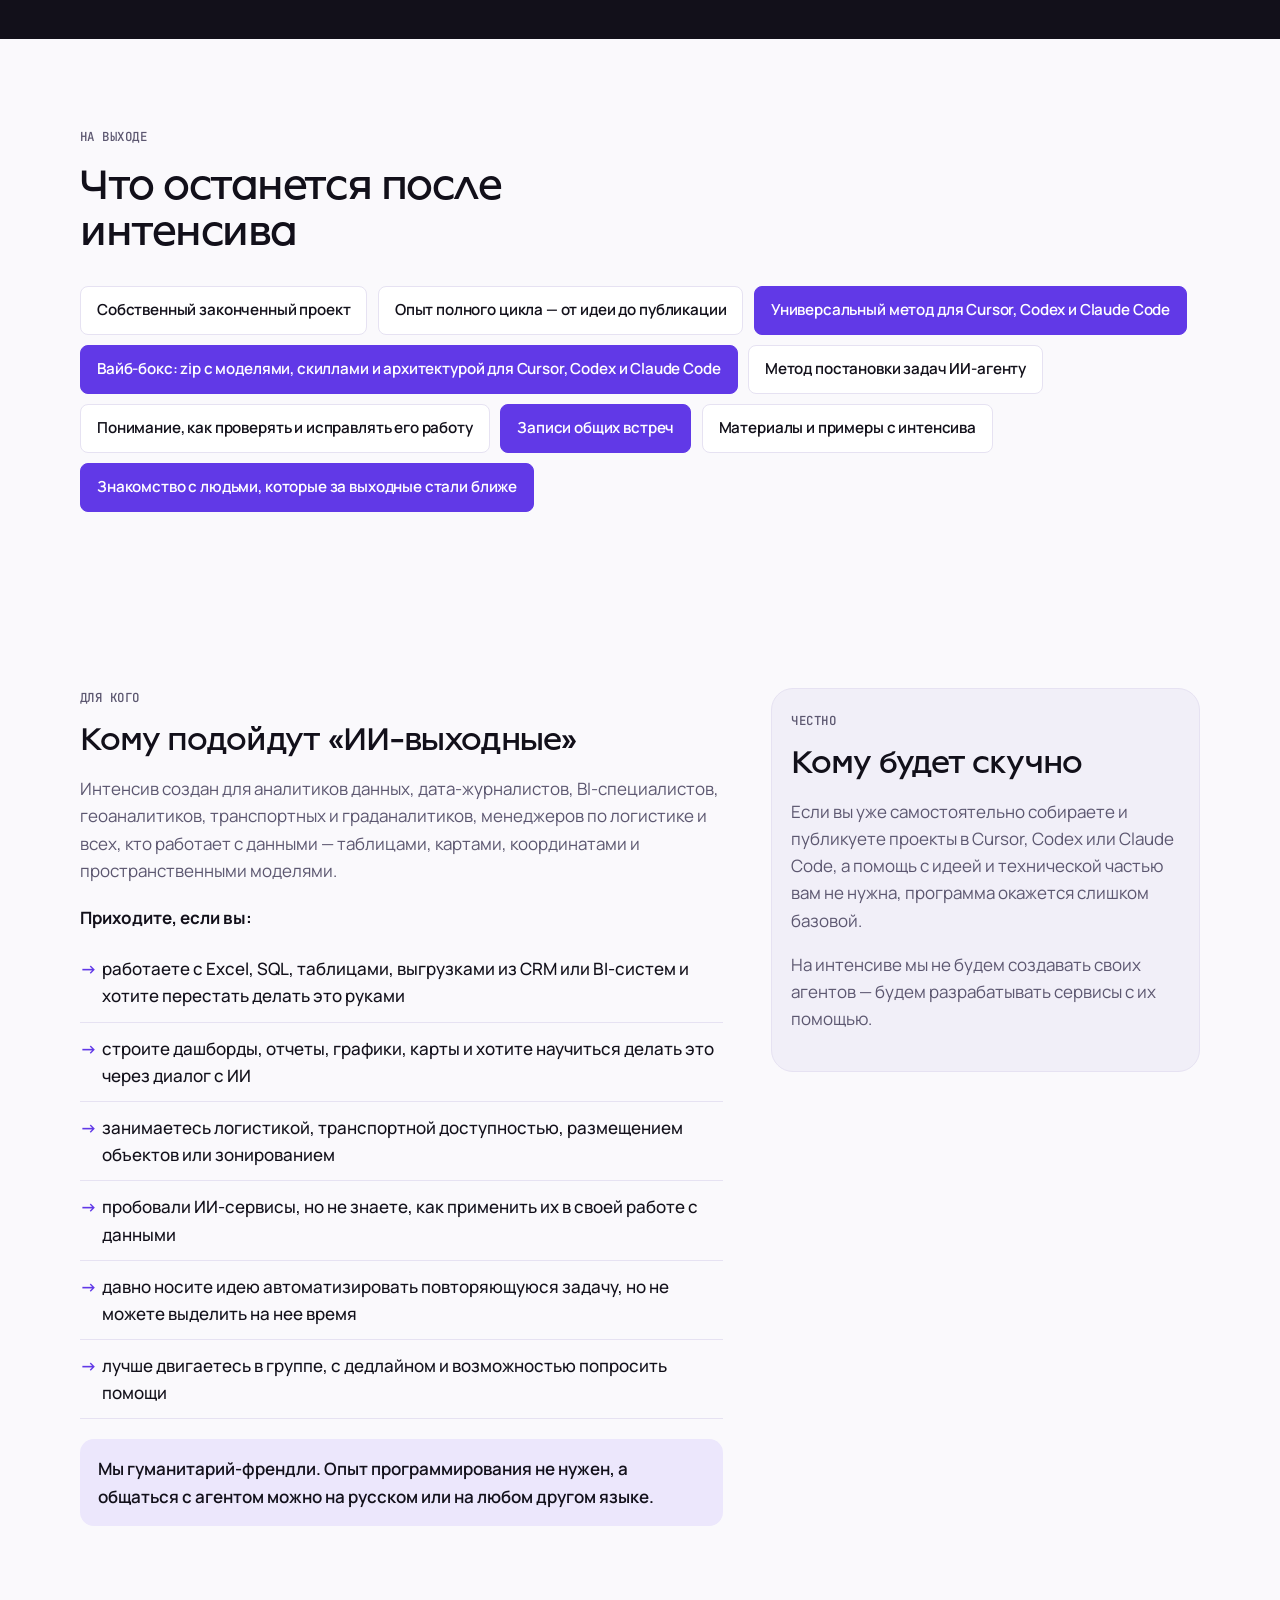
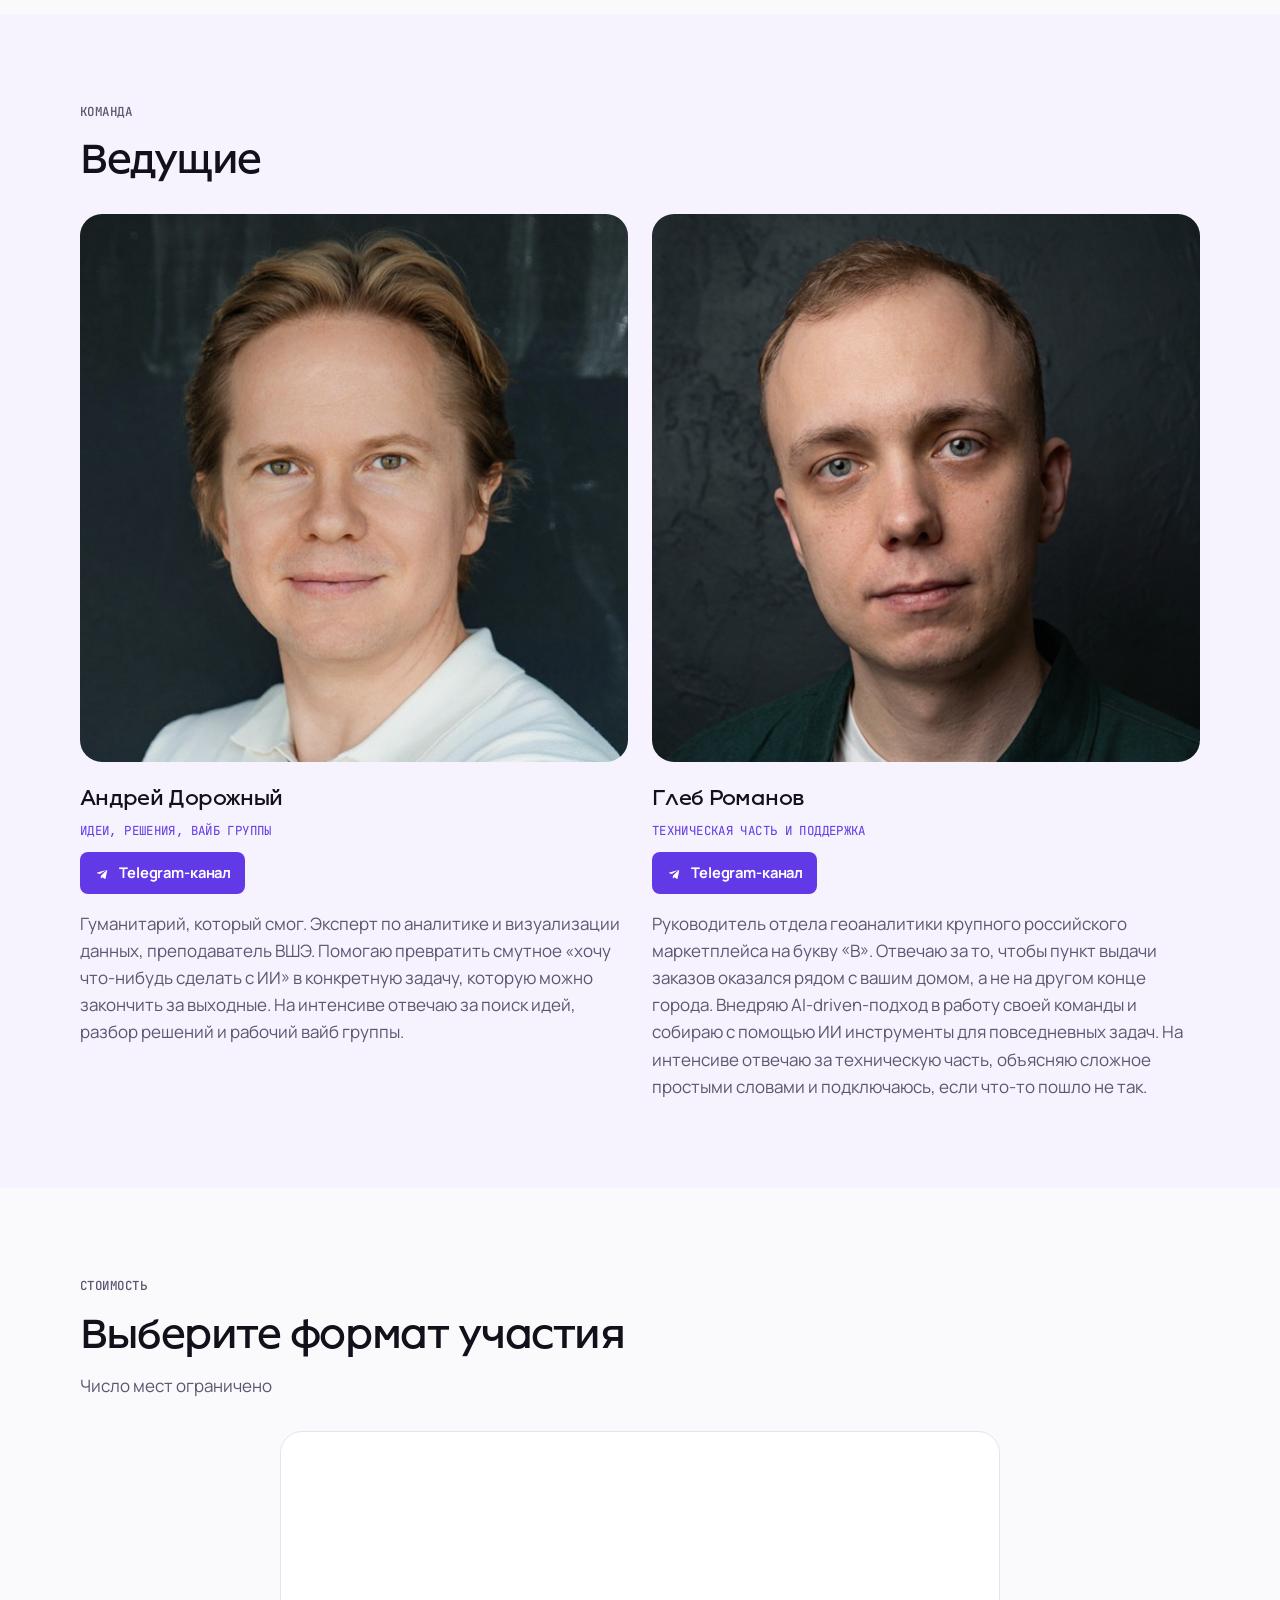
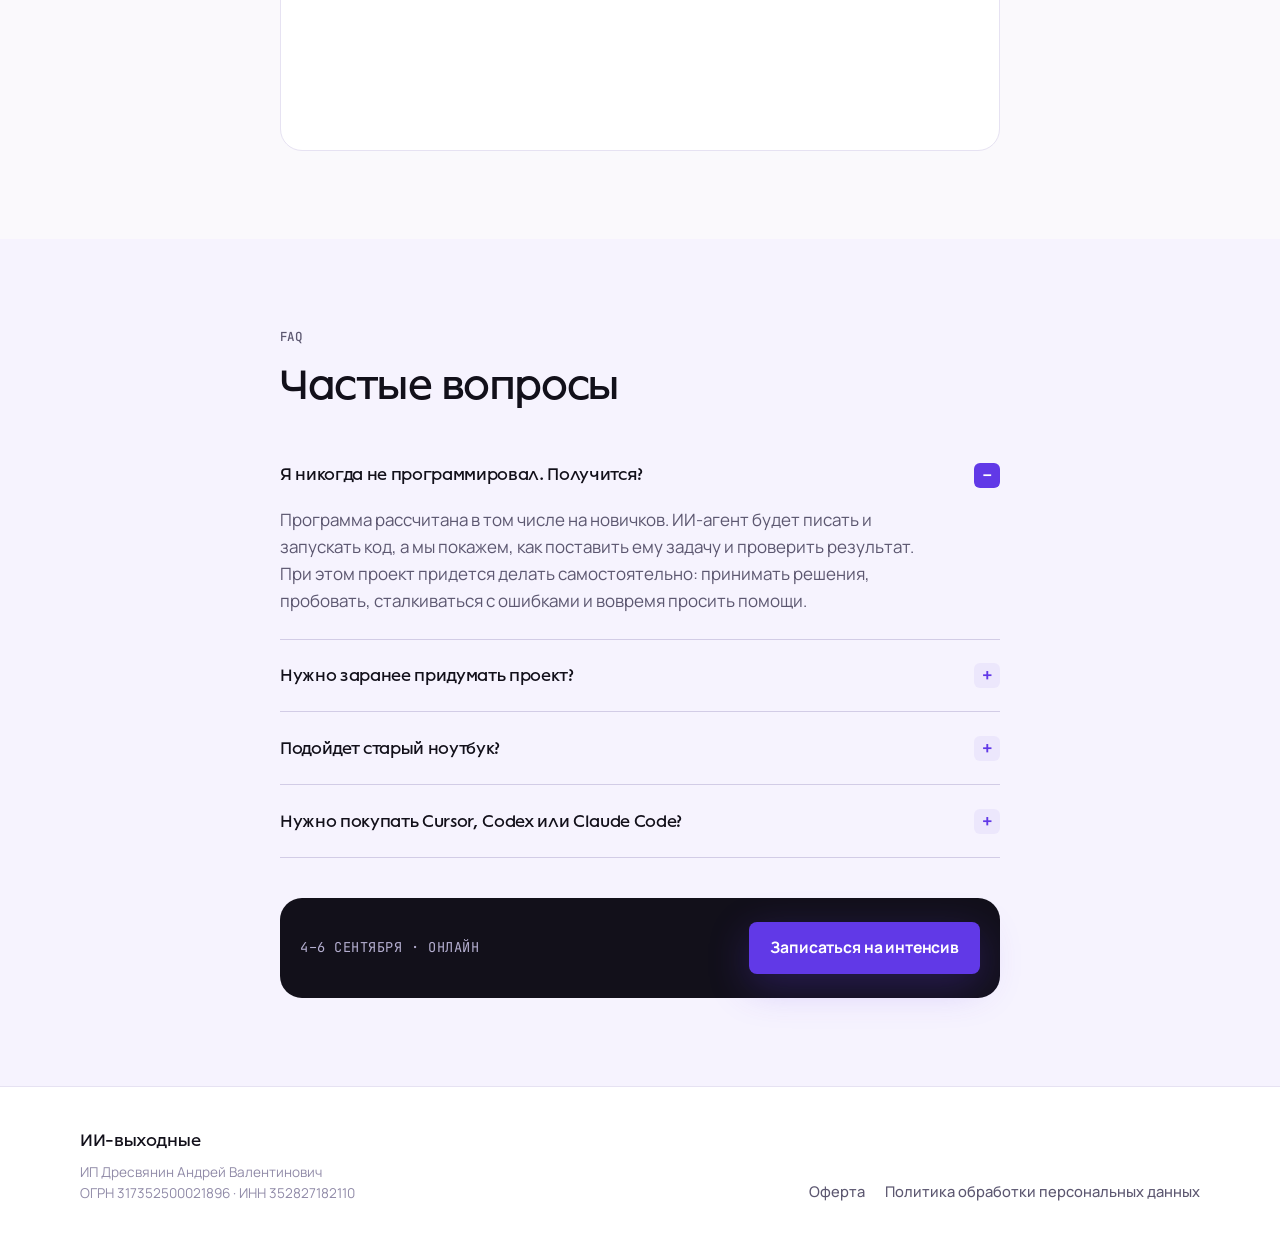
==== commit ea790b61: "Replace the landing hero with the Cursor, Codex, and Claude Code artwork. Update hero image assets a" ====
--- a/ii-vyhodnye/index.html
+++ b/ii-vyhodnye/index.html
@@ -91,13 +91,13 @@
 
         <div class="hero-visual reveal">
           <picture>
-            <source srcset="assets/hero-ai.webp?v=5" type="image/webp" />
+            <source srcset="assets/hero-ai.webp?v=6" type="image/webp" />
             <img
               class="hero-art"
-              src="assets/hero-ai.jpg?v=5"
-              alt="Иллюстрация: сборка ИИ-продукта за выходные"
-              width="1387"
-              height="1400"
+              src="assets/hero-ai.jpg?v=6"
+              alt="Иллюстрация: фабрика сервисов с Cursor, Codex и Claude Code"
+              width="1024"
+              height="1024"
               decoding="async"
             />
           </picture>
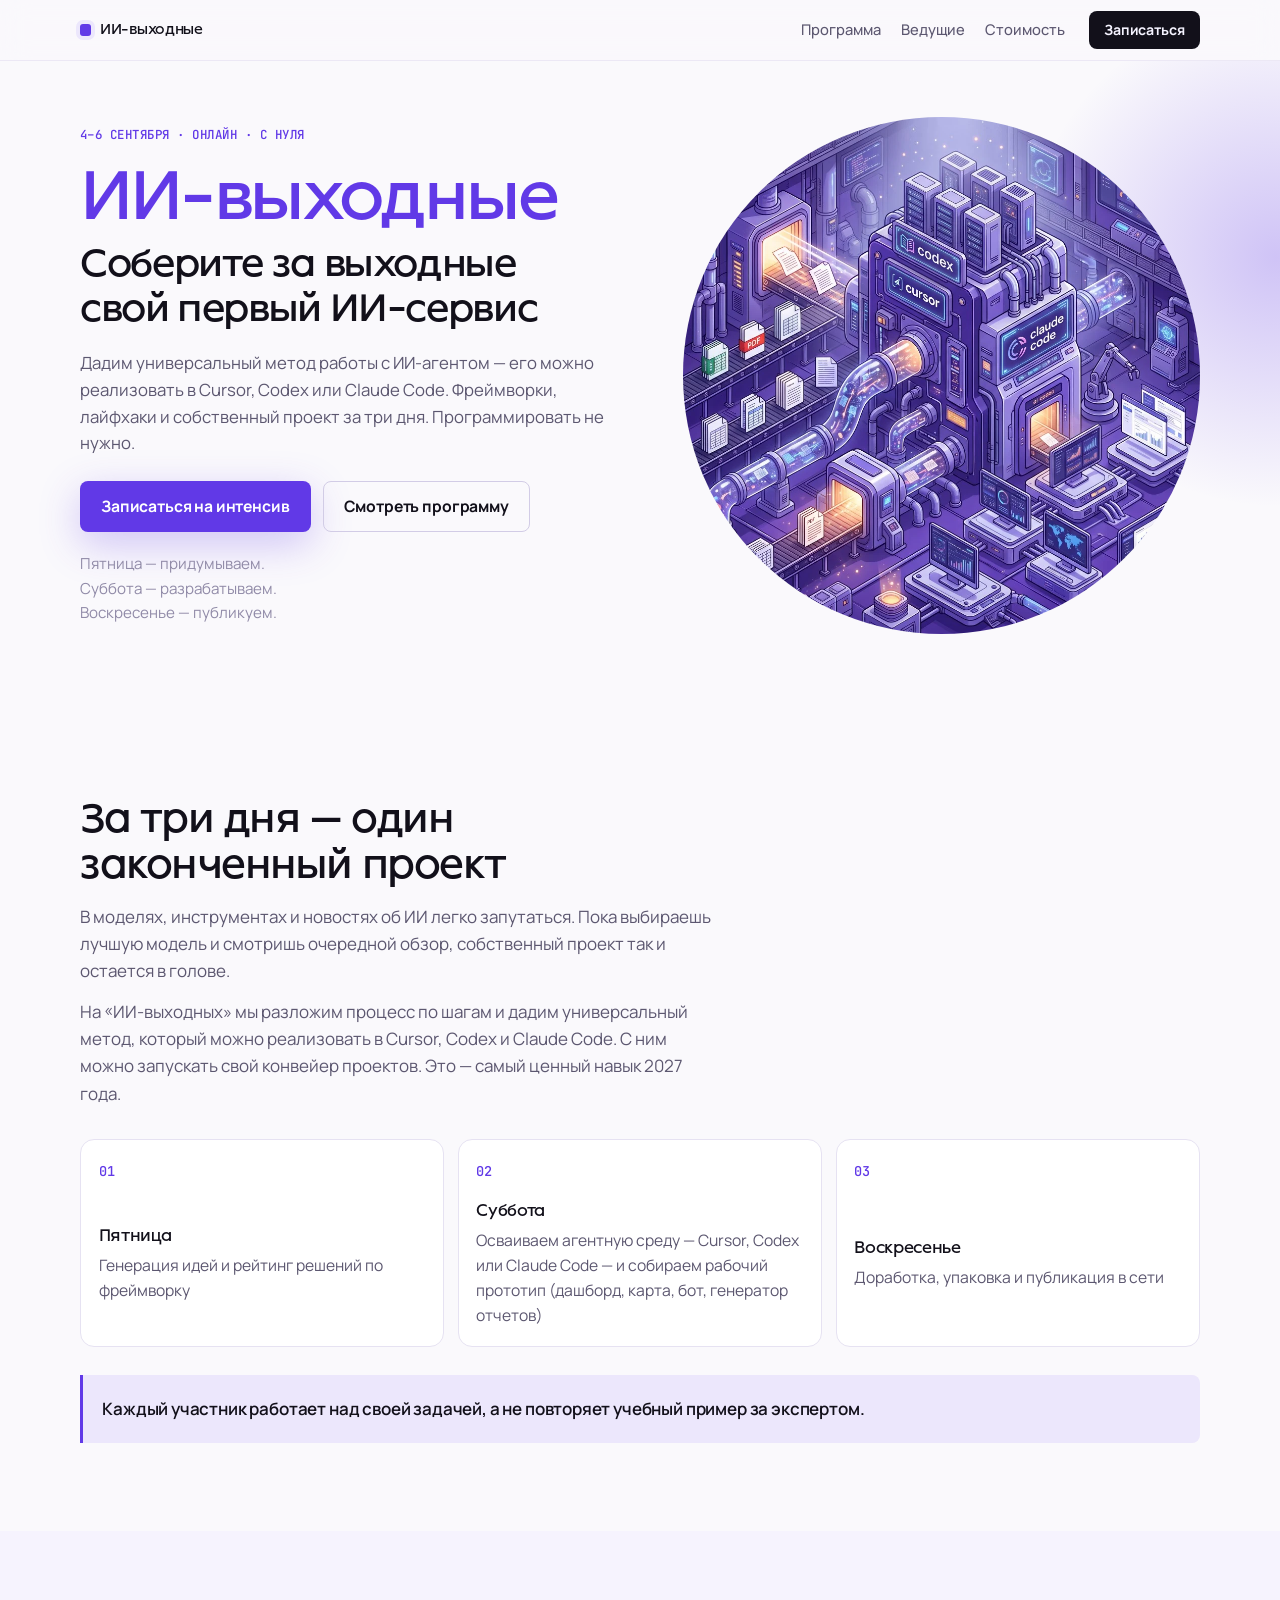
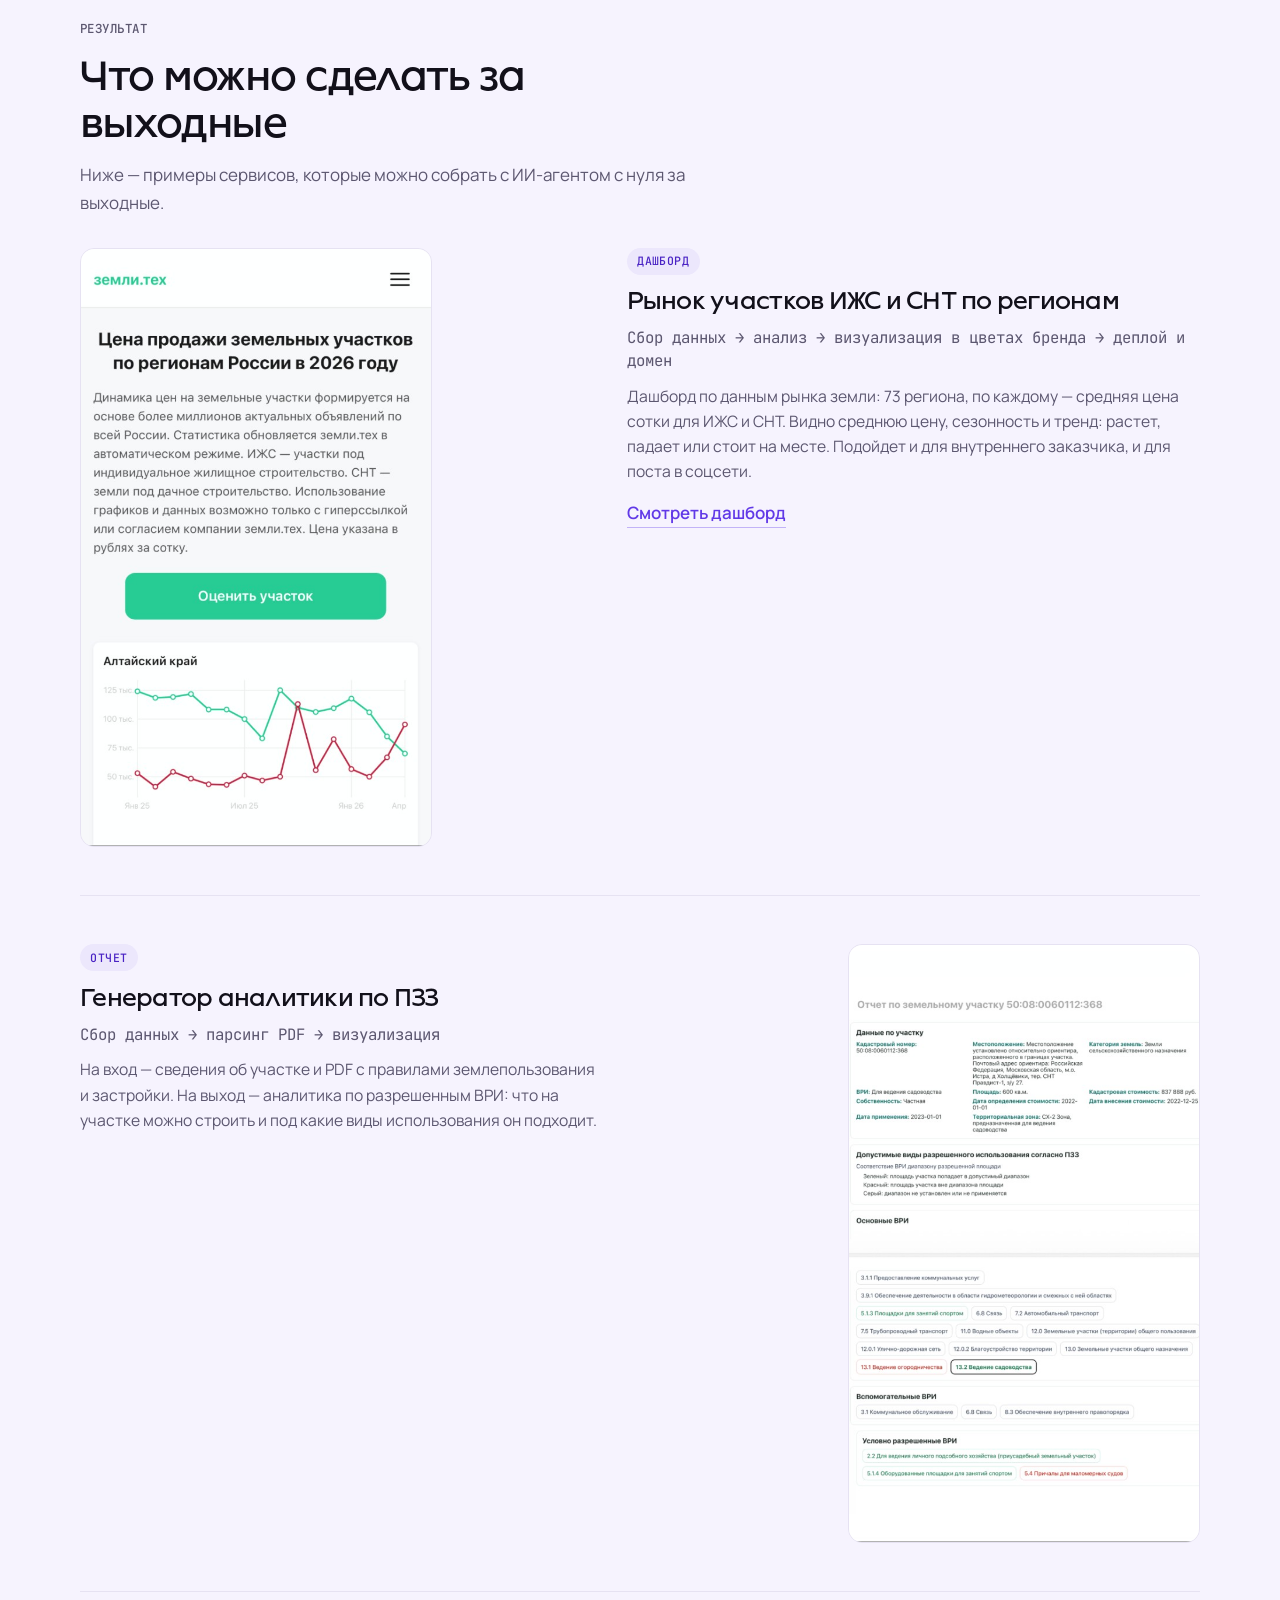
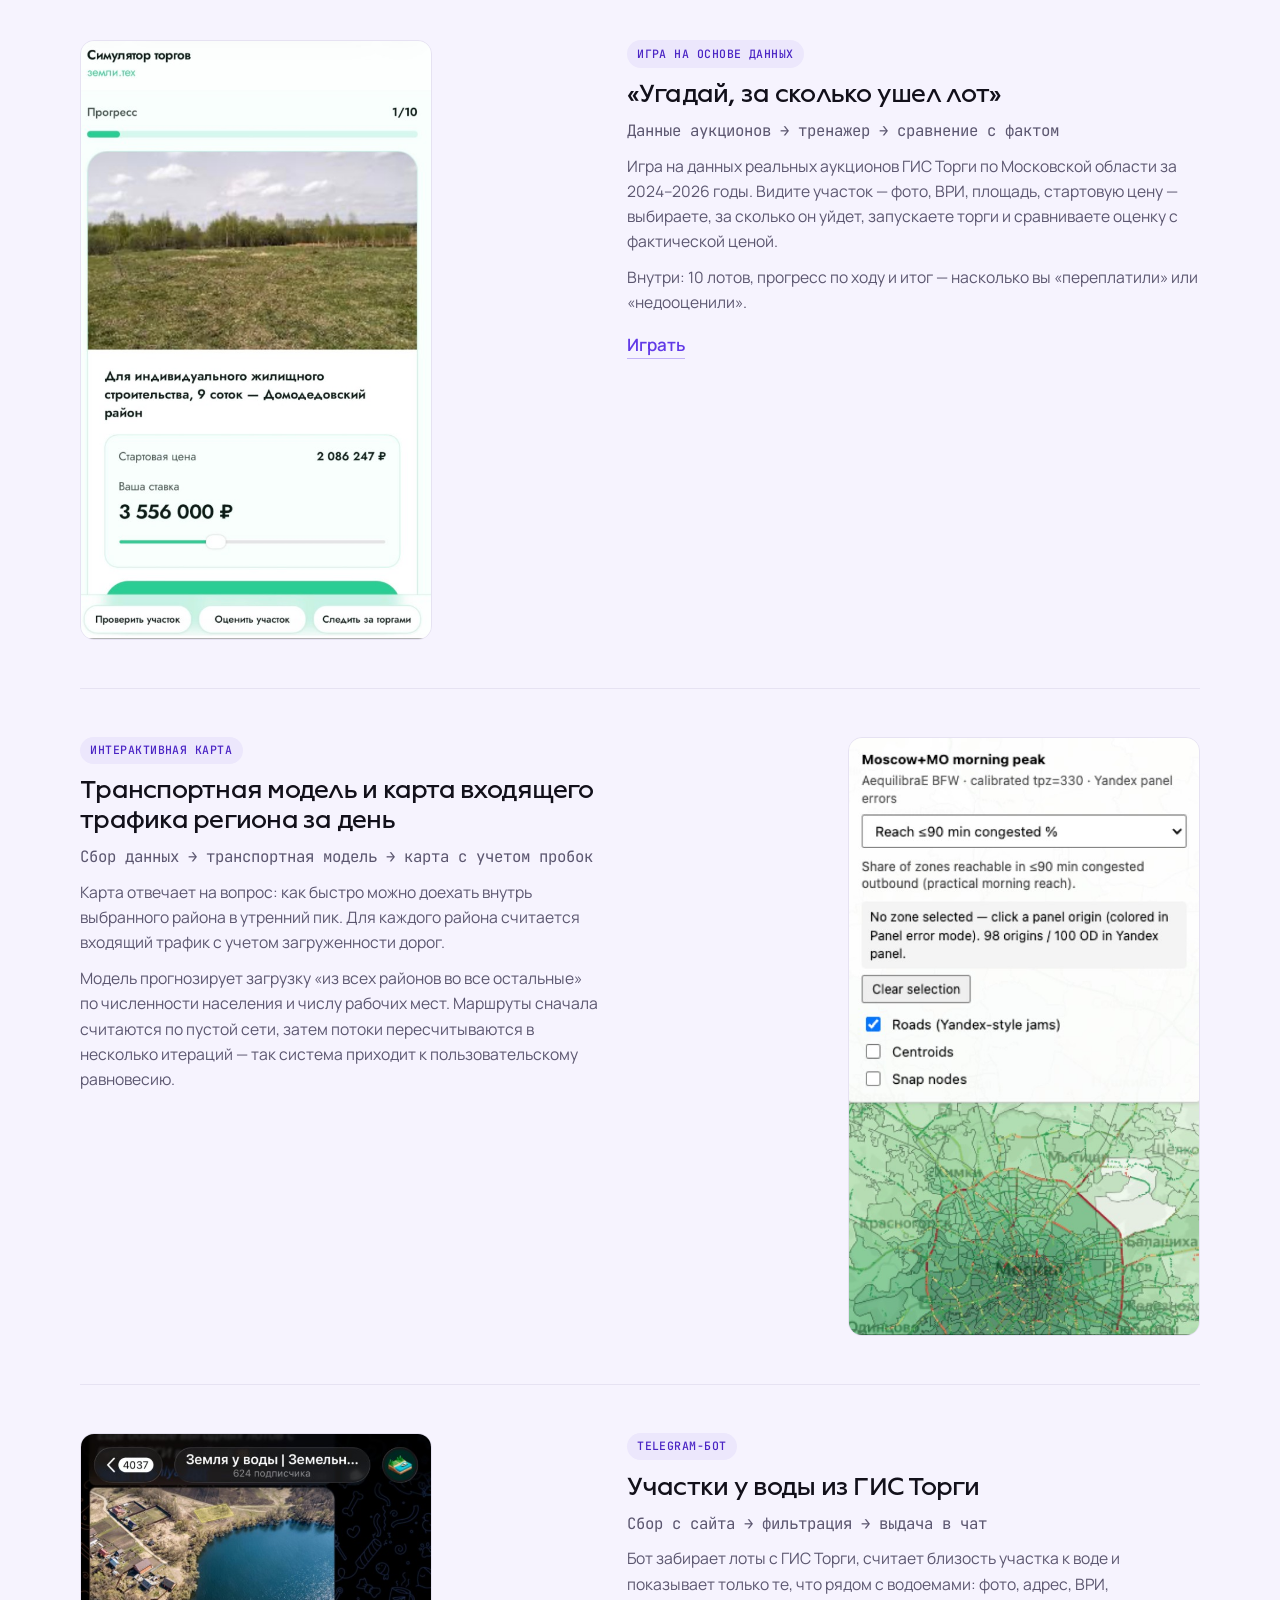
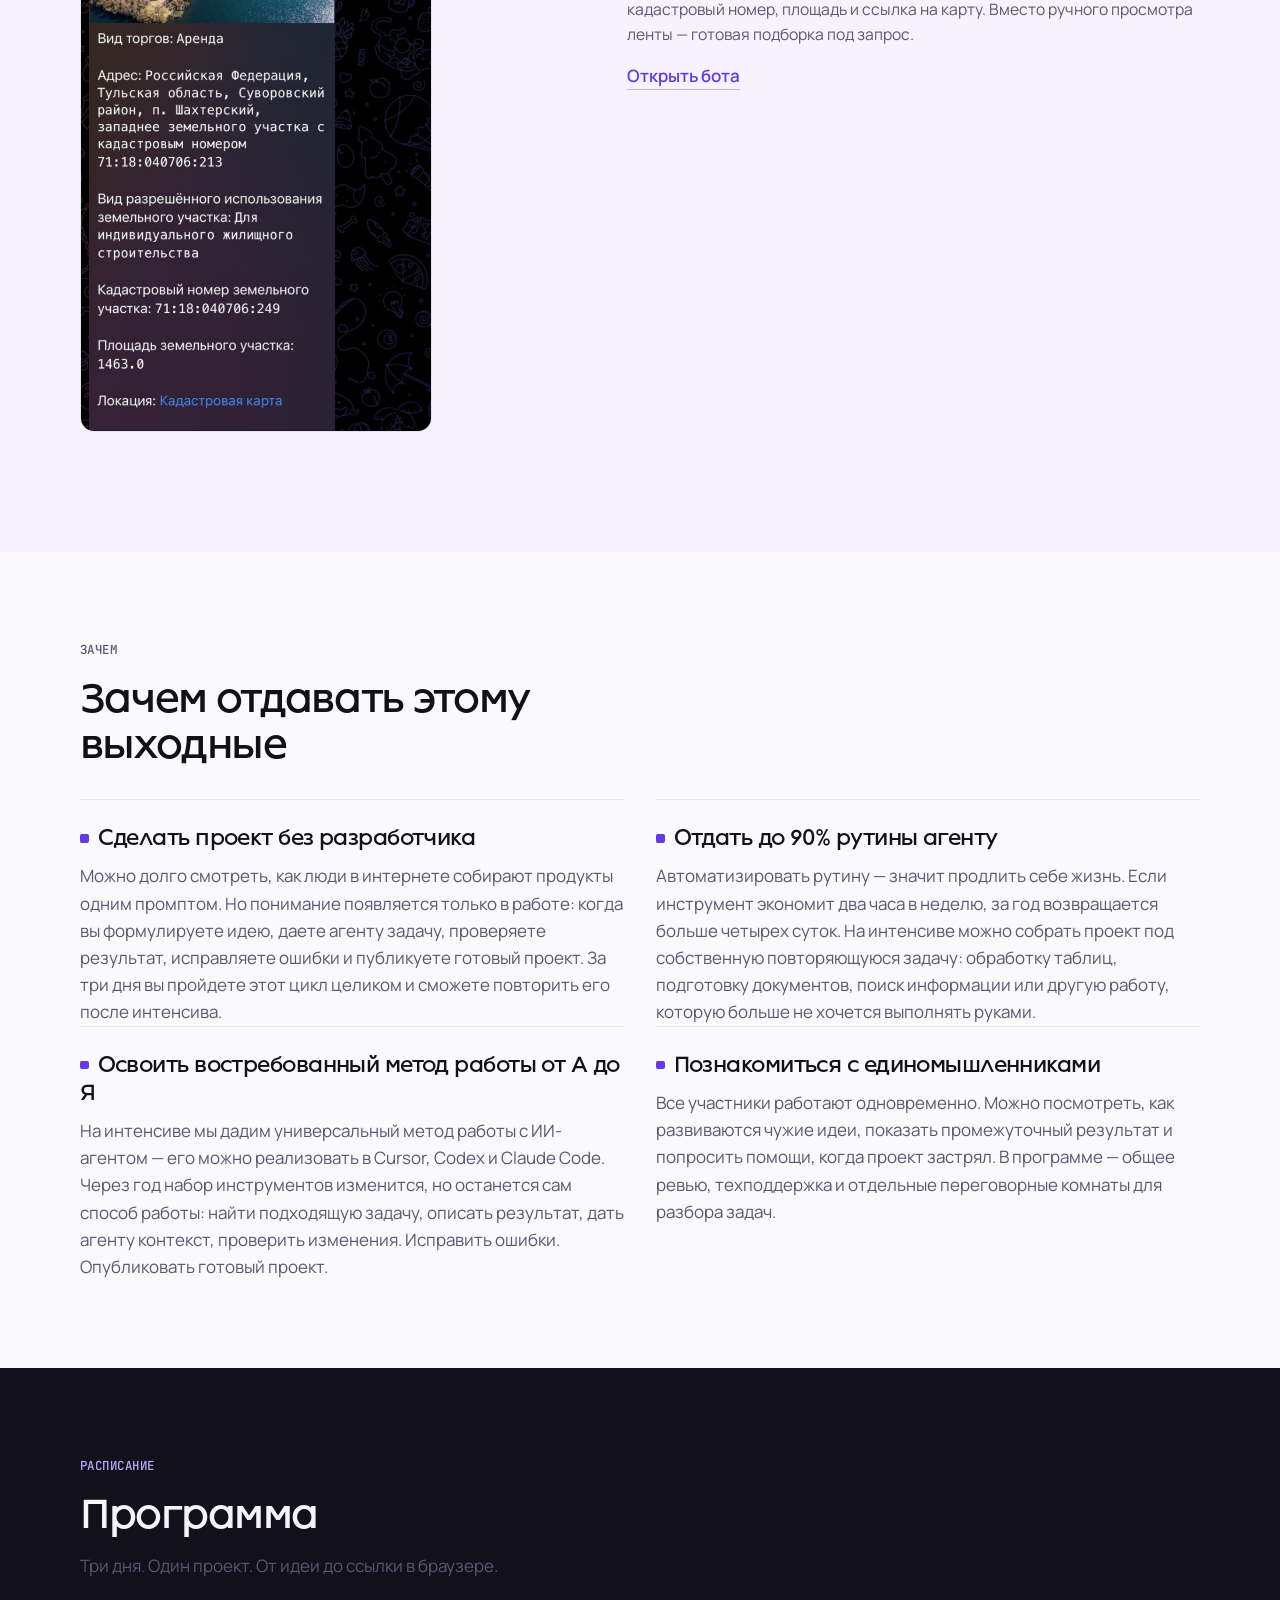
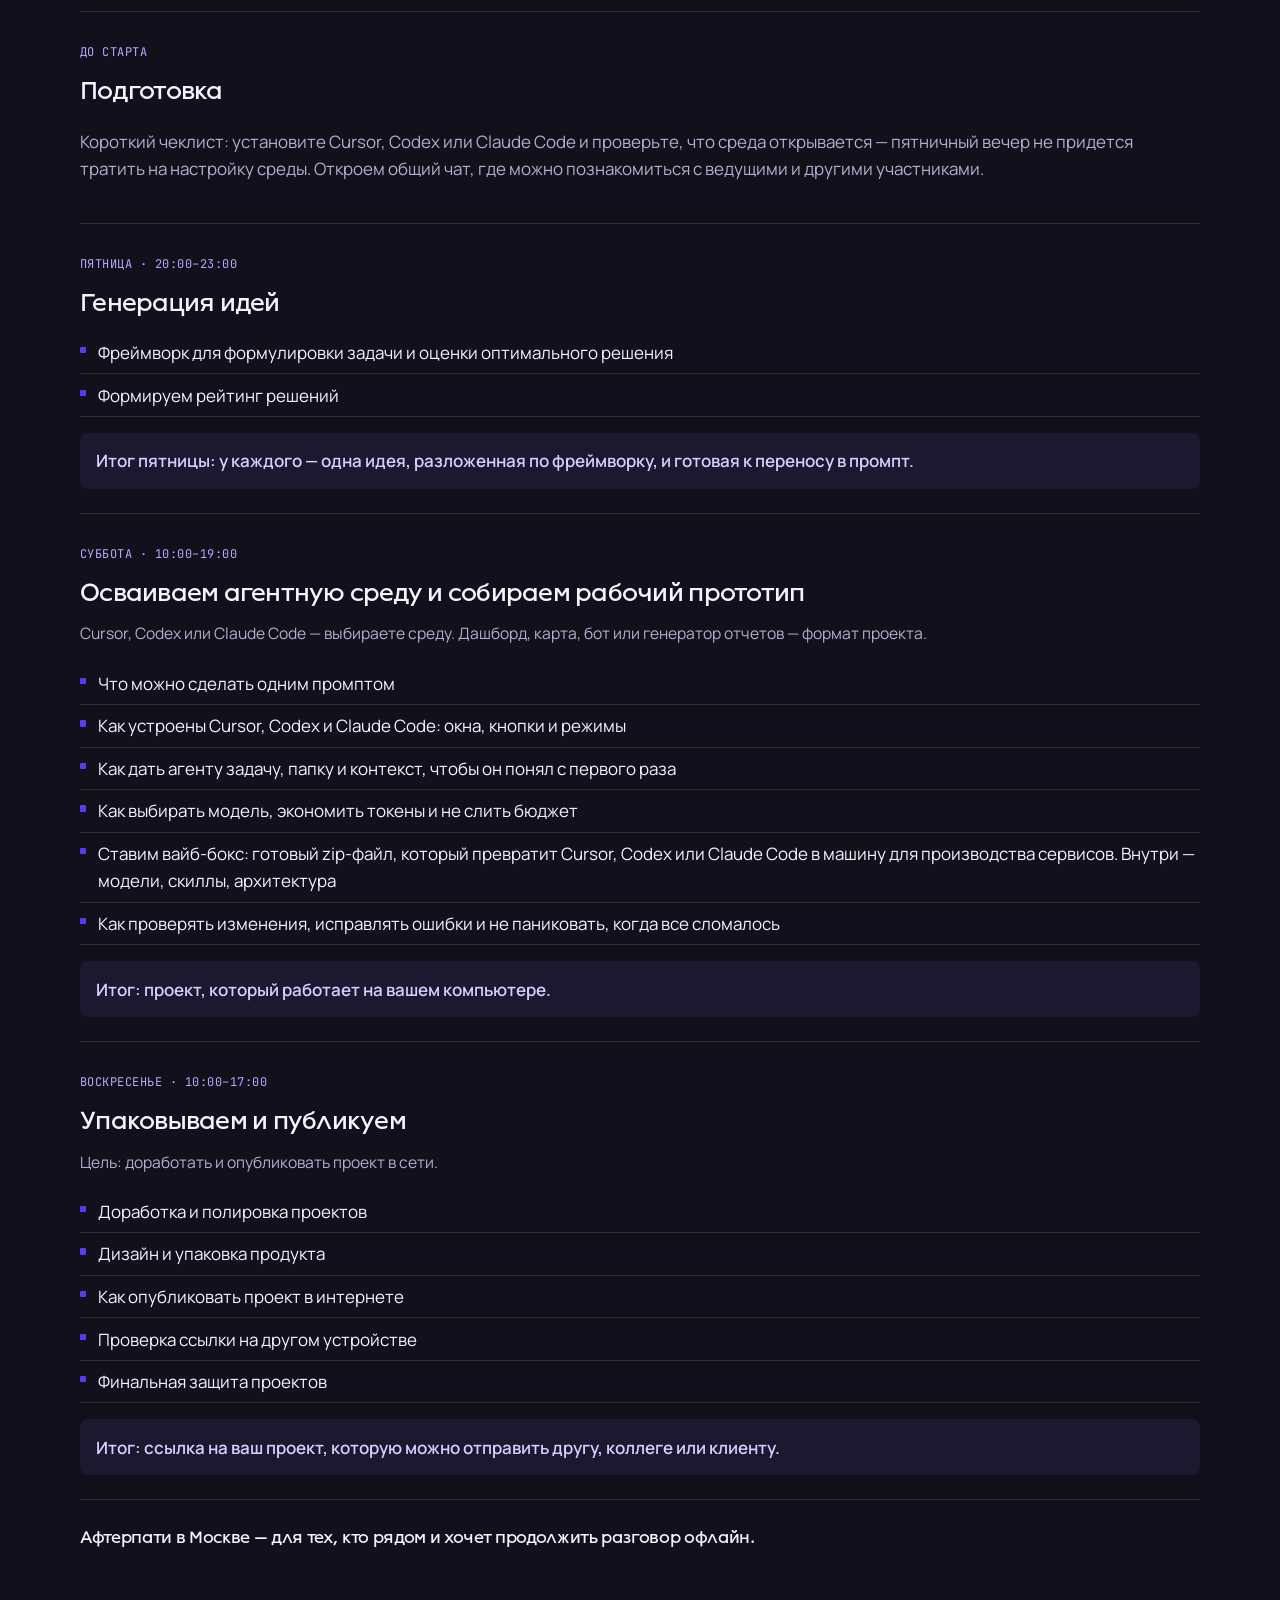
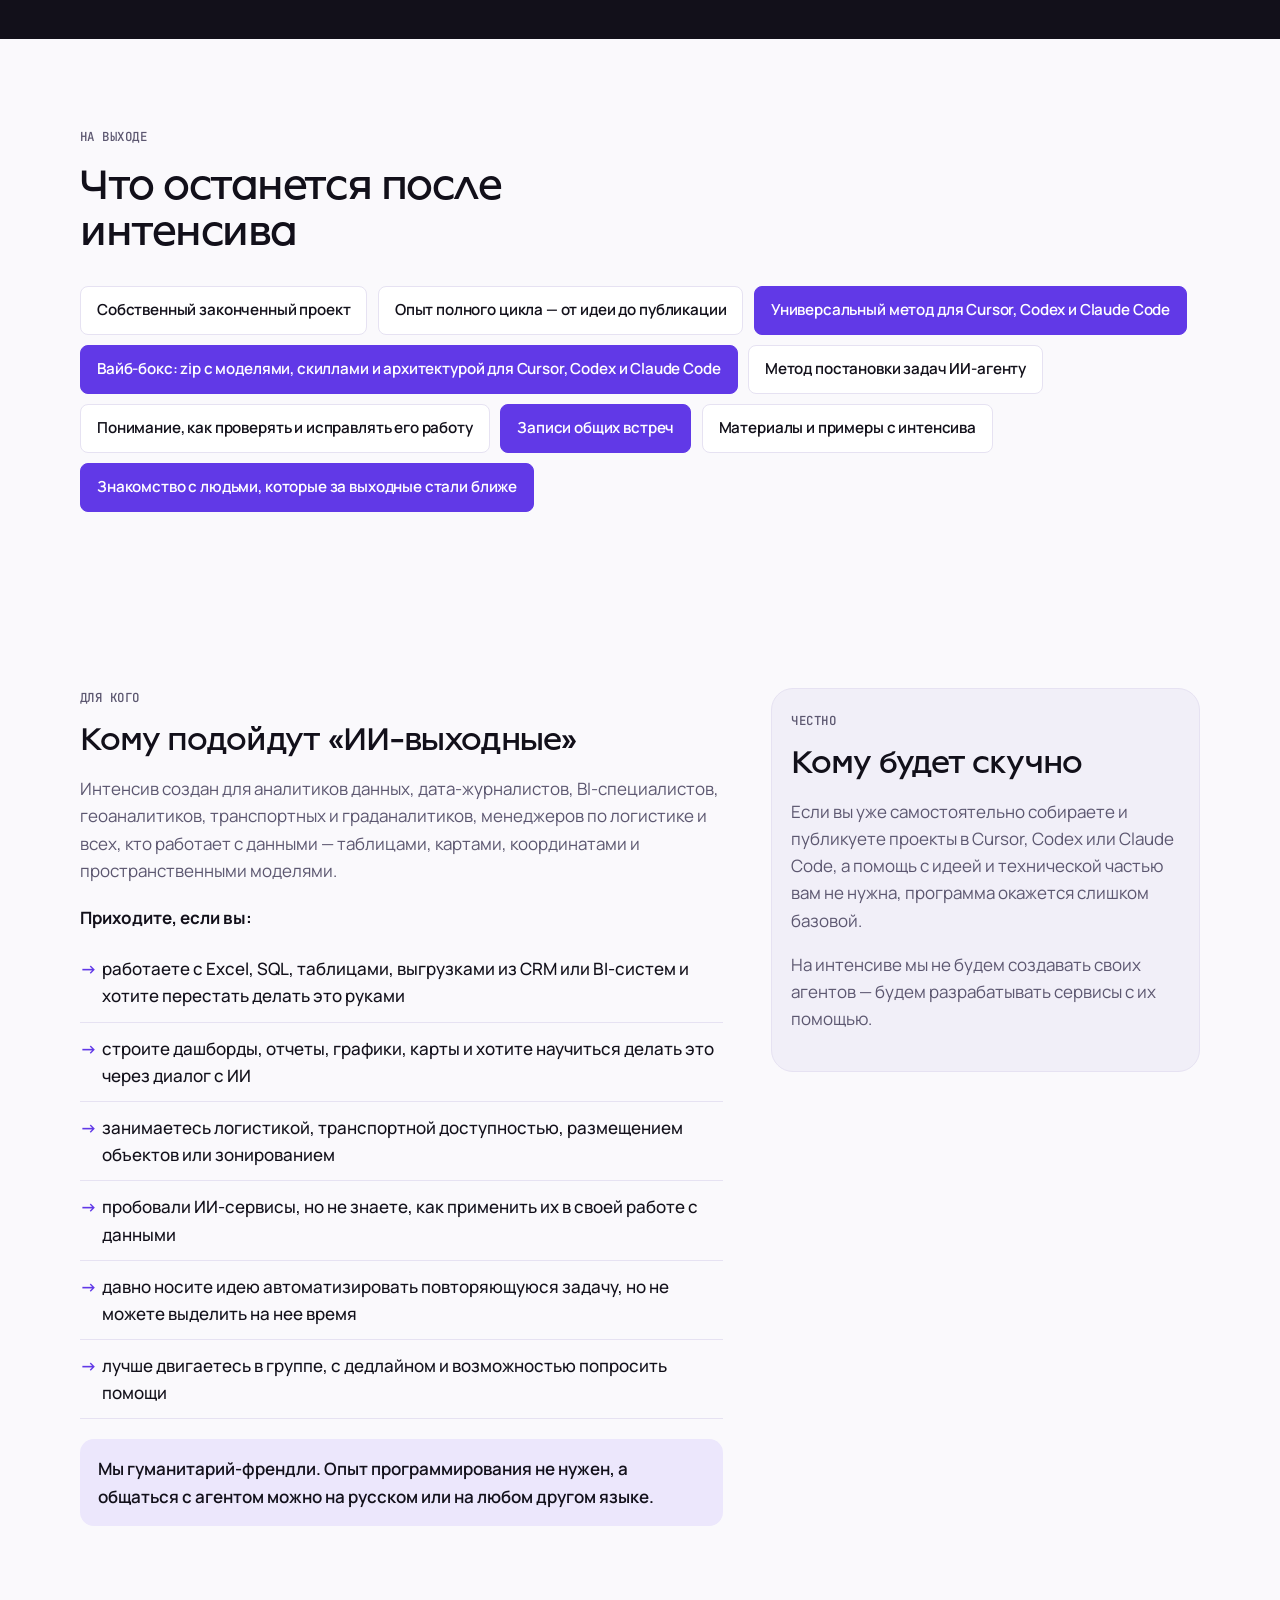
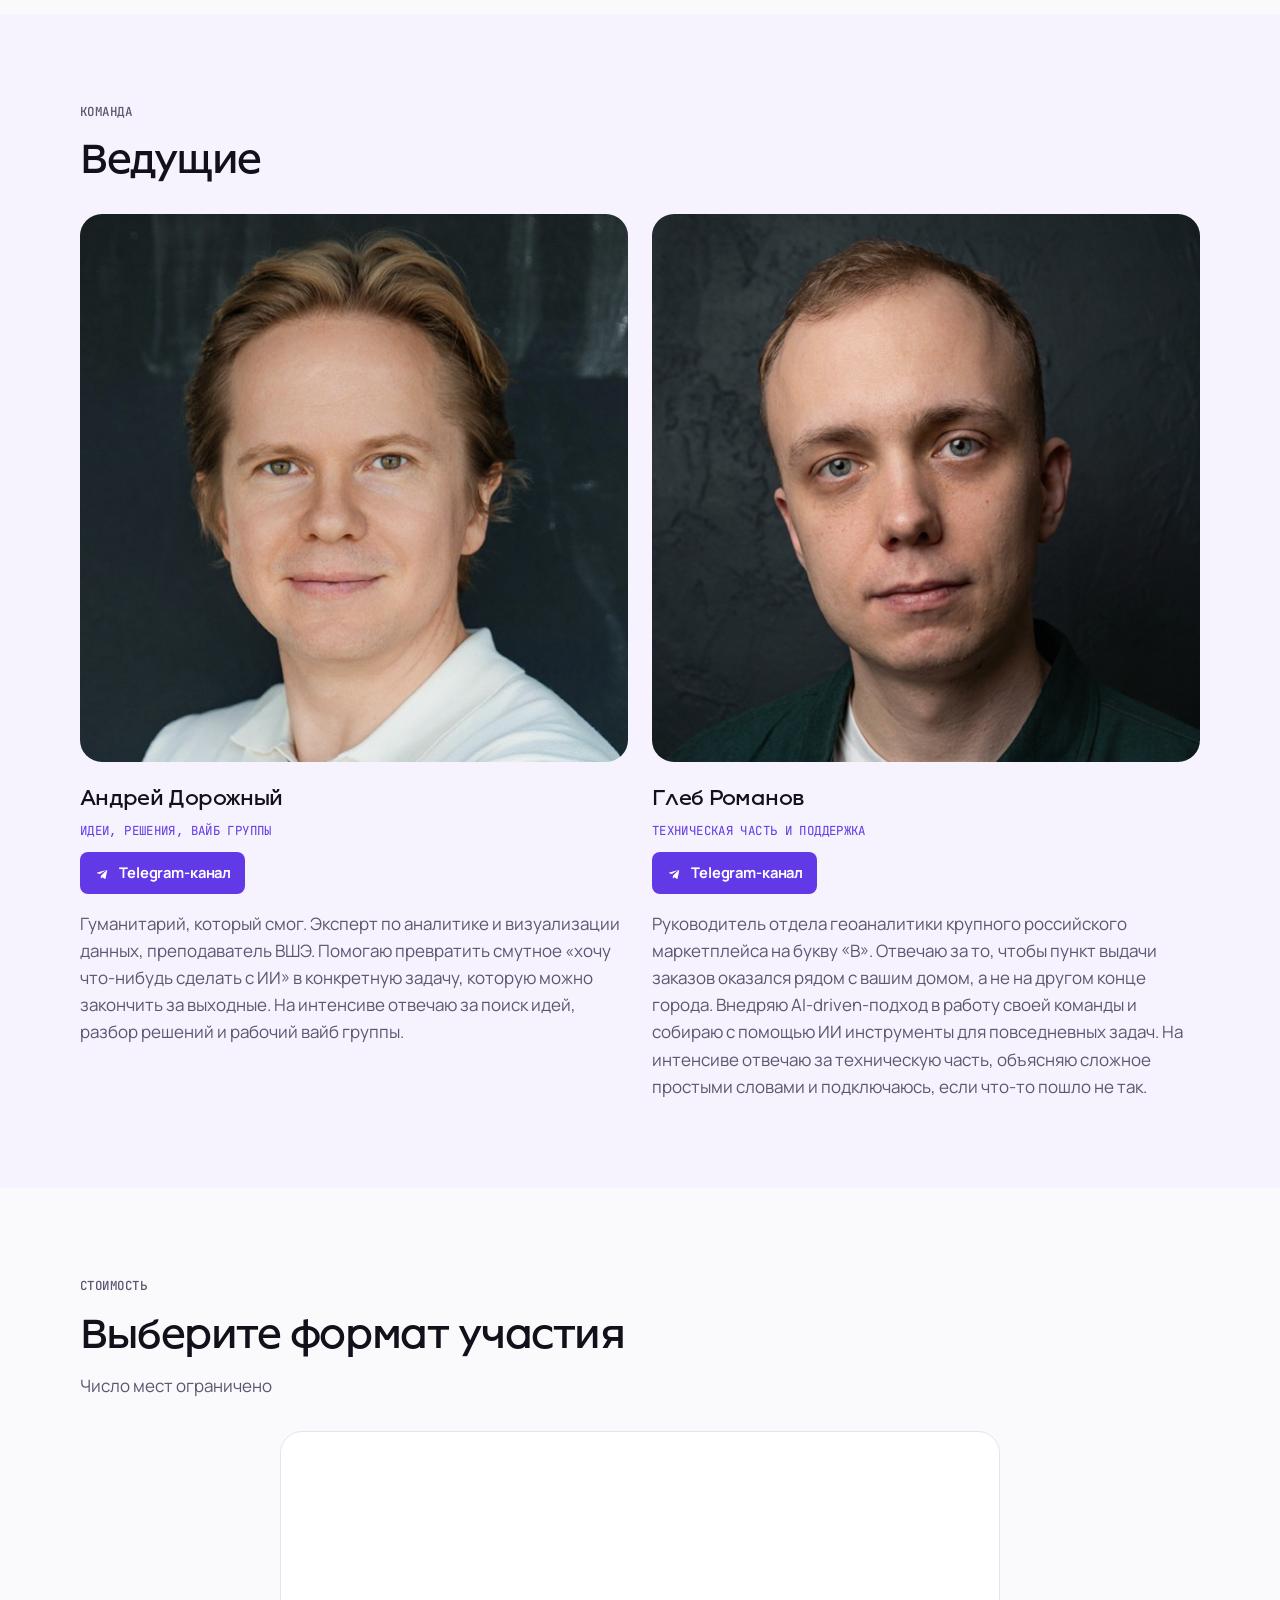
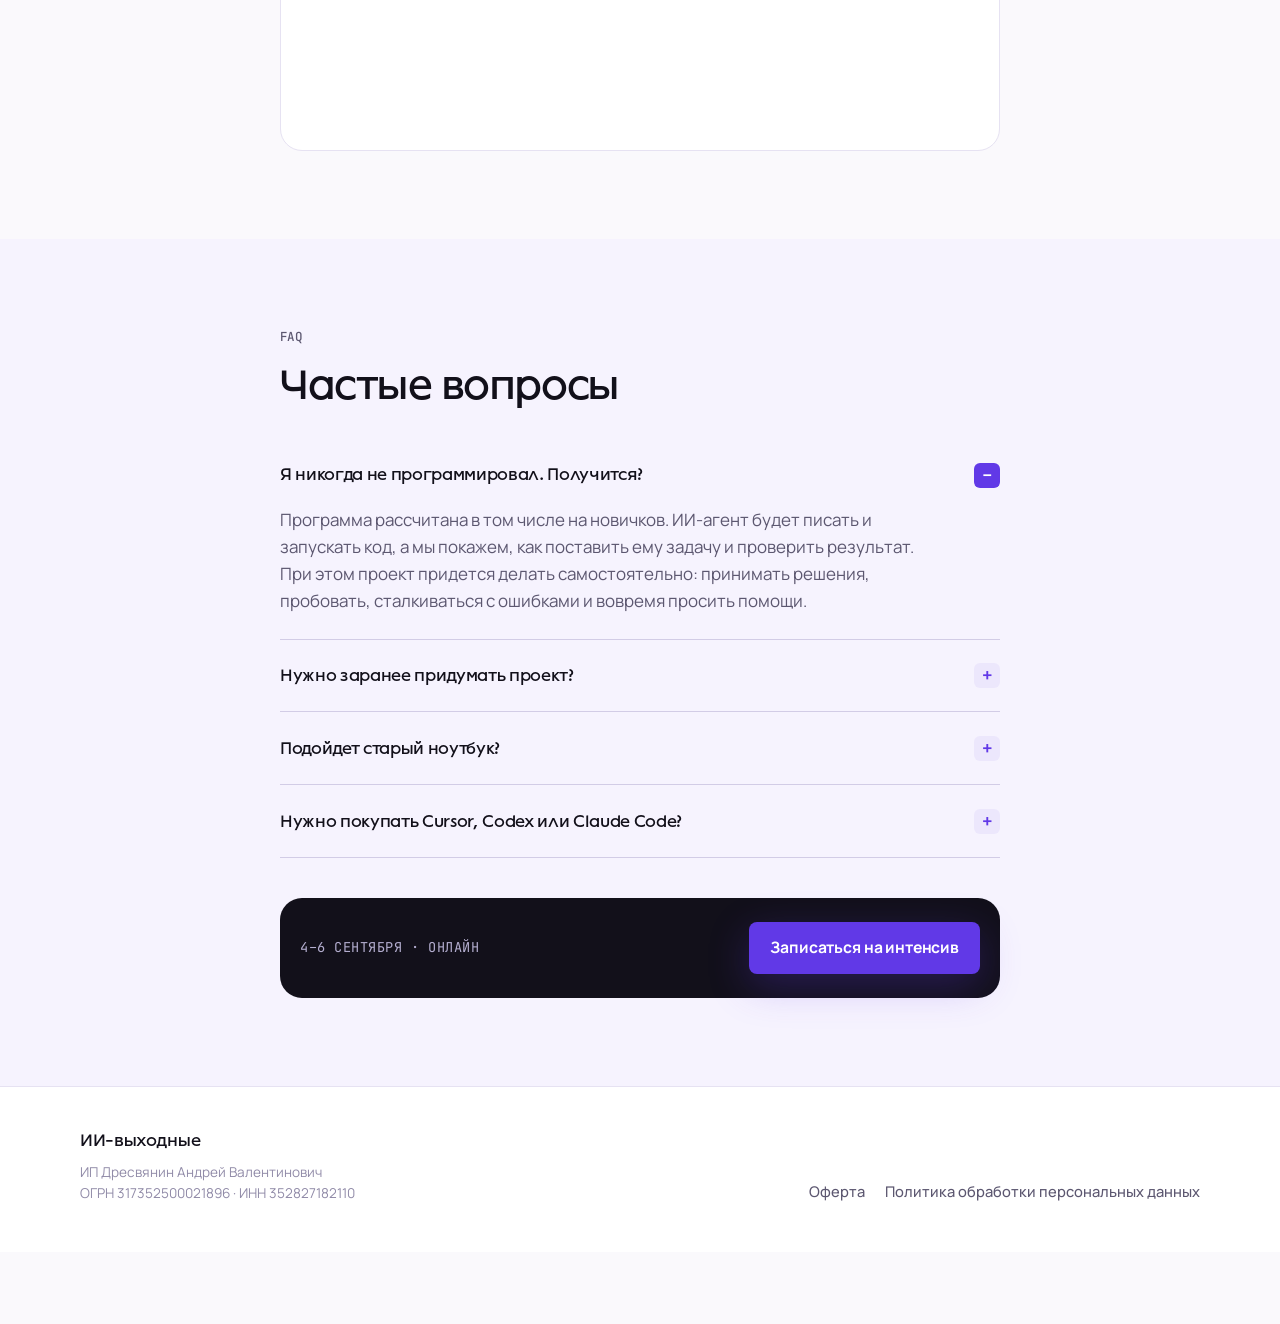
==== commit c3f8b831: "Add a sticky signup bar to the landing page. Show a fixed CTA after scrolling past the hero and hide" ====
--- a/ii-vyhodnye/index.html
+++ b/ii-vyhodnye/index.html
@@ -29,7 +29,7 @@
   <link rel="preconnect" href="https://fonts.googleapis.com" />
   <link rel="preconnect" href="https://fonts.gstatic.com" crossorigin />
   <link href="https://fonts.googleapis.com/css2?family=JetBrains+Mono:wght@400;500&family=Manrope:wght@400;500;600;700;800&display=swap" rel="stylesheet" />
-  <link rel="stylesheet" href="css/styles.css?v=10" />
+  <link rel="stylesheet" href="css/styles.css?v=11" />
   <!-- Yandex.Metrika counter -->
   <script type="text/javascript">
     (function(m,e,t,r,i,k,a){
@@ -654,6 +654,13 @@
     </section>
   </main>
 
+  <div class="sticky-cta" id="stickyCta" hidden>
+    <div class="sticky-cta__inner">
+      <p class="sticky-cta__text">Старт 4 сентября · онлайн</p>
+      <a class="btn btn-primary sticky-cta__btn" href="#pricing">Записаться</a>
+    </div>
+  </div>
+
   <footer class="site-footer">
     <div class="wrap footer-inner">
       <div>
--- a/ii-vyhodnye/css/styles.css
+++ b/ii-vyhodnye/css/styles.css
@@ -1101,3 +1101,60 @@
     padding: 5.5rem 0;
   }
 }
+
+/* Sticky CTA */
+.sticky-cta {
+  position: fixed;
+  left: 0;
+  right: 0;
+  bottom: 0;
+  z-index: 90;
+  padding: 0.75rem var(--space) calc(0.75rem + env(safe-area-inset-bottom, 0));
+  background: color-mix(in srgb, var(--surface-elevated) 92%, transparent);
+  border-top: 1px solid var(--hairline);
+  box-shadow: 0 -8px 32px rgba(18, 16, 26, 0.08);
+  backdrop-filter: blur(10px);
+  -webkit-backdrop-filter: blur(10px);
+}
+
+.sticky-cta[hidden] {
+  display: none;
+}
+
+.sticky-cta__inner {
+  width: var(--wrap);
+  max-width: 100%;
+  margin-inline: auto;
+  display: flex;
+  align-items: center;
+  justify-content: space-between;
+  gap: 1rem;
+}
+
+.sticky-cta__text {
+  margin: 0;
+  font-size: 0.9rem;
+  font-weight: 600;
+  color: var(--ink);
+  line-height: 1.3;
+}
+
+.sticky-cta__btn {
+  flex-shrink: 0;
+  white-space: nowrap;
+}
+
+body.has-sticky-cta {
+  padding-bottom: calc(4.5rem + env(safe-area-inset-bottom, 0));
+}
+
+@media (max-width: 480px) {
+  .sticky-cta__text {
+    font-size: 0.82rem;
+  }
+
+  .sticky-cta__btn {
+    padding-inline: 1rem;
+    font-size: 0.9rem;
+  }
+}
